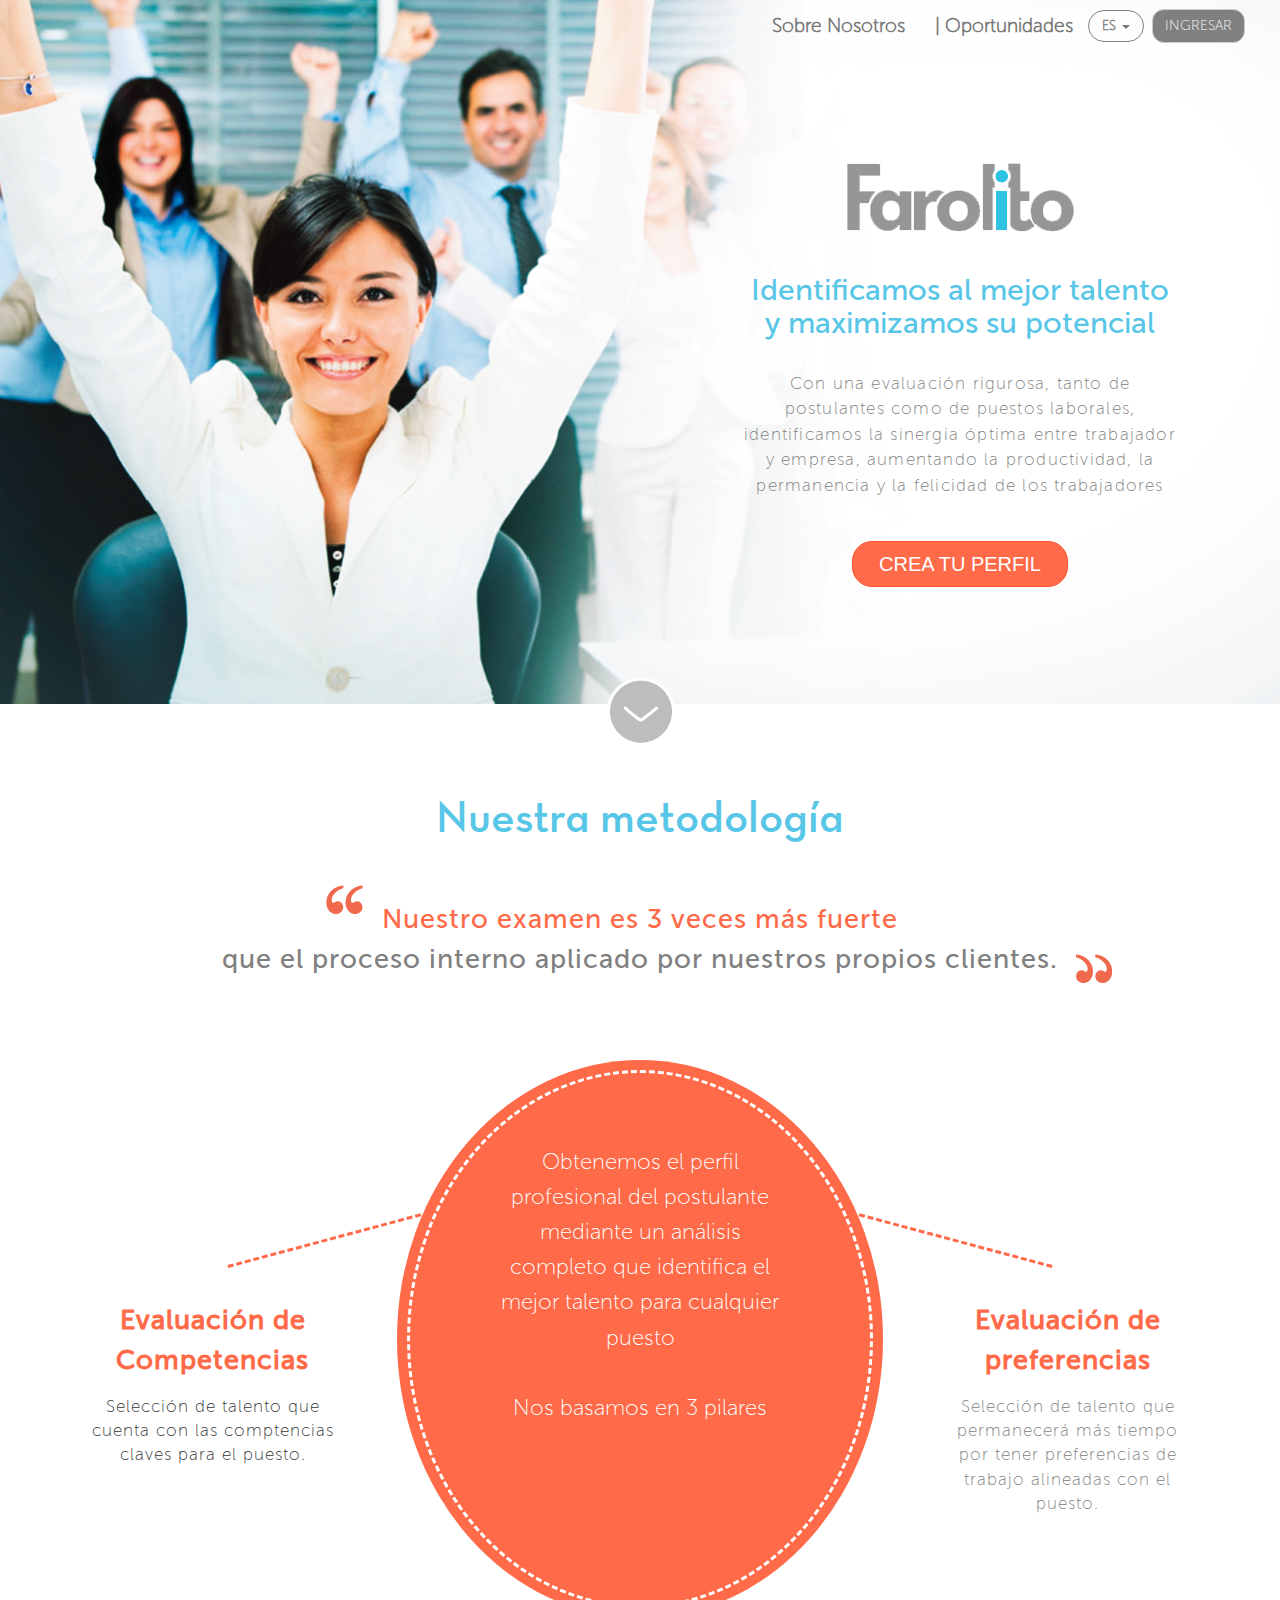
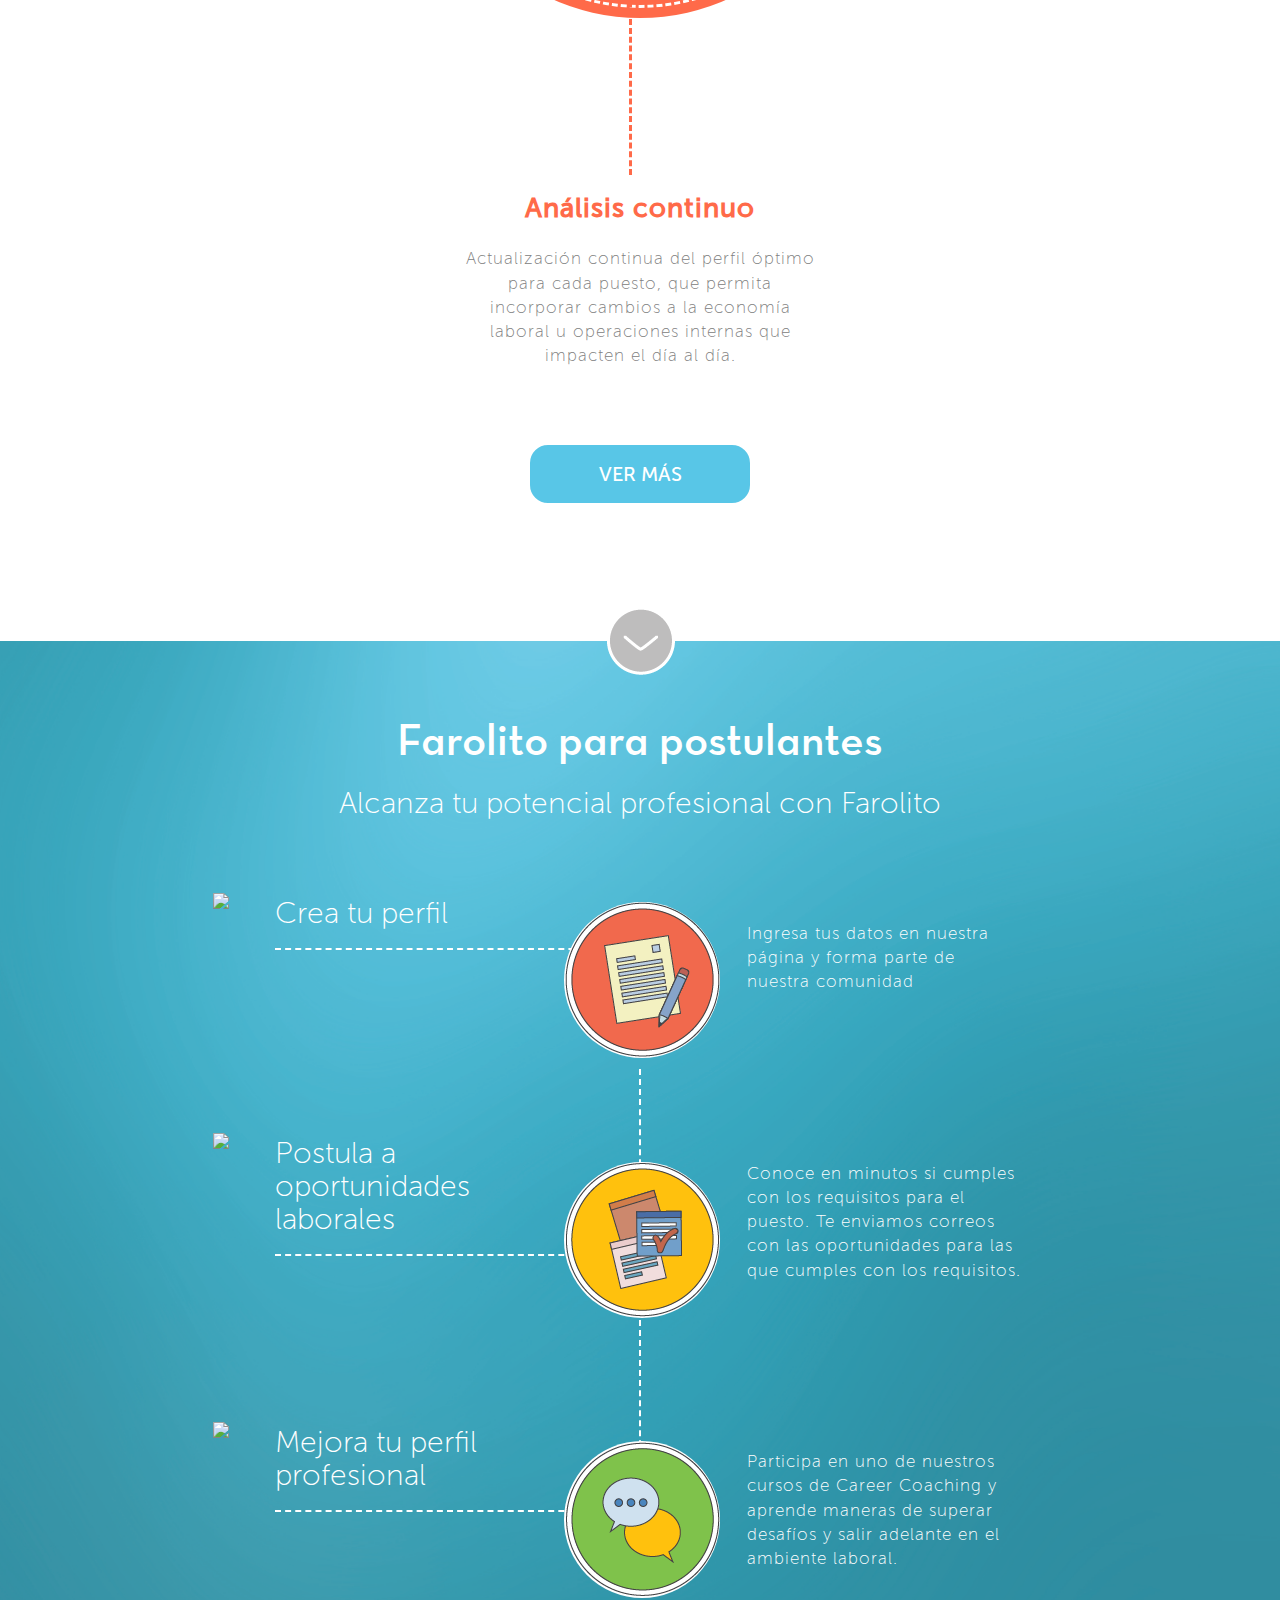
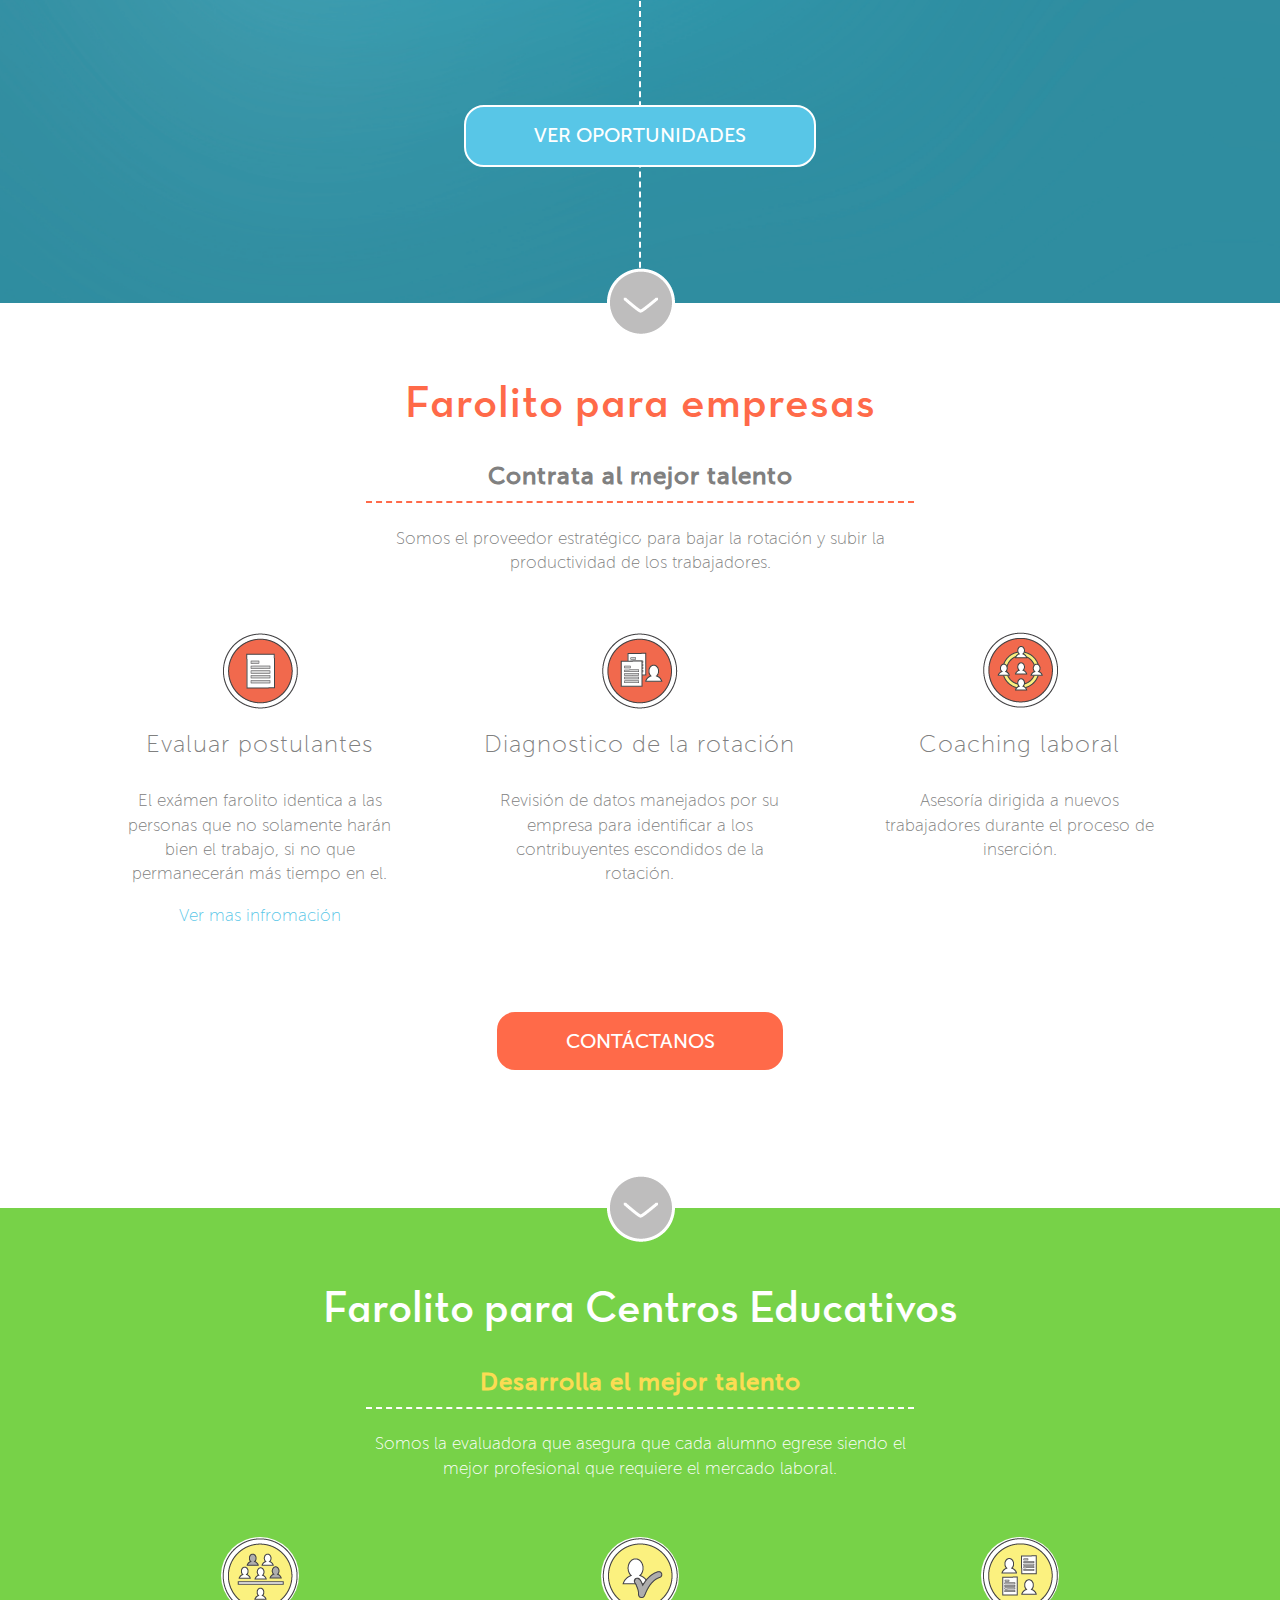
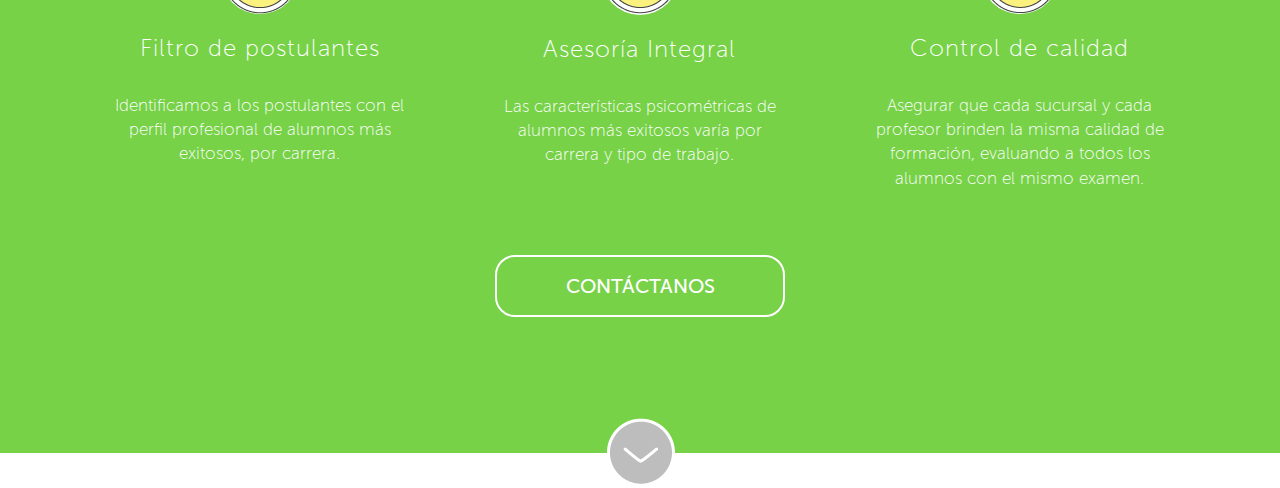
==== index.html @ 9b56286e "creación de la sección Farolito para Centros educativos" ====
<!DOCTYPE>
<html>
	<head>
		<title>Farolito</title>
		<meta charset="utf-8">
		<!-- Responsiveness -->
		<meta name="viewport" content="width=device-width, initial-scale=1.0, user-scalable=no">
		<link rel="stylesheet" type="text/css" href="stylesheets/main.css">
		<link href='http://fonts.googleapis.com/css?family=Lato' rel='stylesheet' type='text/css'>
	</head>
	<body>
		<div class="container-fluid">
			<section class="landing">
				<div class="menu">
					<nav class="navbar navbar-default">
						<div class="navbar-header">
				      <button type="button" class="navbar-toggle collapsed pull-left" data-toggle="collapse" data-target="#bs-example-navbar-collapse-1">
				        <span class="sr-only">Toggle navigation</span>
				        <span class="icon-bar"></span>
				        <span class="icon-bar"></span>
				        <span class="icon-bar"></span>
				      </button>
				     </div> 
					    <!-- Collect the nav links, forms, and other content for toggling -->
						<div class="collapse navbar-collapse" id="bs-example-navbar-collapse-1">
				      <ul class="nav navbar-nav navbar-right">
				        <li><a href="#">Sobre Nosotros</a></li>
				        <li><a href="#">| Oportunidades</a></li>
				        <li class="dropdown">
				          <a href="#" class="dropdown-toggle bnt-dropdown" data-toggle="dropdown" role="button" aria-expanded="false"> ES <span class="caret"></span></a>
				          <ul class="dropdown-menu" role="menu">
				            <li><a href="#">ENGLISH</a></li>
				          </ul>
				        </li>
				        <li>
				        <button type="submit" class="btn btn-default">INGRESAR</button>
				        </li>
				      </ul>
				    </div><!-- /.navbar-collapse -->
					</nav>
				</div>
				<div class="row">
					<div class="col-md-6 col-sm-6">
					</div>
					<div class="col-md-6 col-sm-6 text-principal text-center">
						<img src="assets/iconos/iconos-20.png">
						<h2 class="text-lightblue"> Identificamos al mejor talento y maximizamos su potencial</h2>
						<h4 class="text-gray">Con una evaluación rigurosa, tanto de postulantes como de puestos laborales, identificamos la sinergia óptima entre trabajador y empresa, aumentando la productividad, la permanencia y la felicidad de los trabajadores
						</h4>
						<div class="button-principal btn-home">
							<a href="" class="btn"> CREA TU PERFIL</a>
						</div>
					</div>
					<img src="assets/img/foto-landing-09.png" class="hidden-sm hidden-md hidden-lg ">
				</div>
			</section>
			<div class="arrow-home hidden-xs">
				<a href="">
					<img src="assets/iconos/iconos-15.png">
				</a>
			</div>
			<section class="metodologia">
				<div class="container">
					<h1 class="text-primary text-center text-lightblue"> Nuestra metodología</h1>
					<div class="row text-de-comillas">
						<div class="col-md-1 hidden-sm hidden-xs">
							<img src="assets/iconos/iconos-17.png" class="comilla-uno">
						</div>
						<div class="col-md-10 col-sm-10 hidden-xs text-center">
							<h3 class="text-center text-grey">
								<span class="text-naranja">Nuestro examen es 3 veces más fuerte</span>
								<br>
								que el proceso interno aplicado por nuestros propios clientes.
							</h3>
						</div>
						<div class="col-md-1 hidden-sm hidden-xs">
							<img src="assets/iconos/iconos-18.png" class="comilla-dos">
						</div>
					</div>
					<div class="row">
						<div class="col-sm-3">
							<div class="relative linea-container hidden-xs">
								<div class="lineas-dashed linea-derecha"></div>
							</div>
							<div class="text-metodologia text-center">
								<h3 class="text-naranja">Evaluación de Competencias
								</h3>
								<p>Selección de talento que cuenta con las comptencias claves para el puesto.</p>
							</div>
						</div>
						<div class="col-sm-6">
							<div class="circulo-exterior hidden-xs">
								<div class="circulo-interior">
									<div class="text-circle text-center">
										<h4>Obtenemos el perfil profesional del postulante mediante un análisis completo que identifica el mejor talento para cualquier puesto
											<br>
											<br>
											Nos basamos en 3 pilares
										</h4>
									</div>
									<div class="text-circle-hover hidden  text-center text-grey">
										<h4>"El corazón de 
												nuestra metodología es 
												nuestro propio examen"
										</h4>
										<img src="assets/ilustraciones-personajes/ilustracion-woman.png">
									</div>
								</div>
							</div>
							<div class="relative linea-container line-vertical hidden-xs">
								<div class="lineas-dashed linea-vertical"></div>
							</div>
							<div class="text-metodologia text-center text-metodologia-center">
								<h3 class="text-naranja">Análisis continuo
								</h3>
								<p class="text-grey">Actualización continua del perfil óptimo para cada puesto, que permita incorporar cambios a la economía laboral u operaciones internas que impacten el día al día.	
								</p>
							</div>
						</div>
						<div class="col-sm-3">
							<div class="relative linea-container hidden-xs">
								<div class="lineas-dashed linea-izquierda"></div>
							</div>
							<div class="text-metodologia text-center">
								<h3 class="text-naranja">Evaluación de preferencias
								</h3>
								<p class="text-grey">Selección de talento que permanecerá más tiempo por tener preferencias de trabajo alineadas con el puesto.
								</p>
							</div>
						</div>
					</div>
					<div class="btn-principal-home hidden-xs">
							<a href="" class="btn"> VER MÁS </a>
					</div>
				</div>
				<div class="arrow-home arrow-metodologia hidden-xs">
					<a href="">
						<img src="assets/iconos/iconos-15.png">
					</a>
				</div>
			</section>
			<section class="farolito-postulantes">
				<div class="container">
					<h1 class="text-primary text-center text-white"> Farolito para postulantes</h1>
					<h2 class="text-white text-center hidden-xs">Alcanza tu potencial profesional con Farolito
					</h2>
					<div class="row primera-fila-fp">
						<div class="col-sm-2">
							<div class="primera-col-fp">
								<img src="assets/iconos/numeros-1.png">
							</div>
						</div>
						<div class="col-sm-4">
							<div class="segunda-col-fp">
								<h2 class="text-white"> Crea tu perfil </h2>
								<div class="img-circular">
									<img src="assets/iconos/iconos-09.png">
								</div>
							</div>
						</div>
						<div class="col-sm-6">
							<div class="tercera-col-fp">
								<p class="text-white">Ingresa tus datos en nuestra página y forma parte de nuestra comunidad</p>
							</div>
						</div>
					</div>
					<div class="row segunda-fila-fp">
						<div class="col-sm-2">
							<div class="primera-col-fp">
								<img src="assets/iconos/numeros-2.png">
							</div>
						</div>
						<div class="col-sm-4">
							<div class="segunda-col-fp">
								<h2 class="text-white"> Postula a oportunidades laborales </h2>
								<div class="img-circular">
									<img src="assets/iconos/iconos-10.png">
								</div>
							</div>
						</div>
						<div class="col-sm-6">
							<div class="tercera-col-fp">
								<p class="text-white">Conoce en minutos si cumples con los requisitos para el puesto. Te enviamos correos con las oportunidades para las que cumples con los requisitos.</p>
							</div>
						</div>
					</div>
					<div class="row tercera-fila-fp">
						<div class="col-sm-2">
							<div class="primera-col-fp">
								<img src="assets/iconos/numeros-3.png">
							</div>
						</div>
						<div class="col-sm-4">
							<div class="segunda-col-fp">
								<h2 class="text-white"> Mejora tu perfil profesional </h2>
								<div class="img-circular">
									<img src="assets/iconos/iconos-11.png">
								</div>
							</div>
						</div>
						<div class="col-sm-6">
							<div class="tercera-col-fp">
								<p class="text-white">Participa en uno de nuestros cursos de Career Coaching y aprende maneras de superar desafíos y salir adelante en el ambiente laboral.</p>
							</div>
						</div>
					</div>
					<div class="linea-verical-fp hidden-xs">
					</div>
					<div class="btn-principal-home hidden-xs">
							<a href="" class="btn"> VER OPORTUNIDADES </a>
					</div>
				</div>
				<div class="arrow-home arrow-metodologia hidden-xs">
					<a href="">
						<img src="assets/iconos/iconos-15.png">
					</a>
				</div>
			</section>
			<section class="farolito-empresas">
				<div class="container">
					<h1 class="text-primary text-center text-naranja"> Farolito para empresas</h1>
					<h3 class="text-grey text-center">Contrata al mejor talento
					</h3>
					<p class="text-grey text-center hidden-xs">Somos el proveedor estratégico para bajar la rotación y subir la productividad de los trabajadores.
					</p>
					<div class="row fila-icon-empresas">
						<div class="col-sm-4 col-f-empresas">
							<div class="icon-f text-center">
								<img src="assets/iconos/iconos-03.png">
								</div>
								<h3 class="text-grey text-center">Evaluar postulantes
								</h3>
								<p class="text-center text-grey">El exámen farolito identica a las personas que no solamente harán bien el trabajo, si no que permanecerán más tiempo en el. 
								</p>
								<span class="text-lightblue text-center">Ver mas infromación</span>
						</div>
						<div class="col-sm-4 col-f-empresas">
							<div class="icon-f text-center">
								<img src="assets/iconos/iconos-04.png">
								</div>
								<h3 class="text-grey text-center text-grey">Diagnostico de la rotación
								</h3>
								<p class="text-center text-grey">Revisión de datos manejados por su empresa para identificar a los contribuyentes escondidos de la rotación.
								</p>
						</div>
						<div class="col-sm-4 col-f-empresas">
							<div class="icon-f text-center">
								<img src="assets/iconos/iconos-05.png">
								</div>
								<h3 class="text-grey text-center">Coaching laboral
								</h3>
								<p class="text-center text-grey">Asesoría dirigida a nuevos trabajadores durante el proceso de inserción. 
								</p>
						</div>
					</div>
					<div class="btn-principal-home hidden-xs">
							<a href="" class="btn btn-naranja"> CONTÁCTANOS </a>
					</div>
				</div>
				<div class="arrow-home arrow-metodologia hidden-xs">
					<a href="">
						<img src="assets/iconos/iconos-15.png">
					</a>
				</div>
			</section>
			<section class="farolito-centro-edu">
				<div class="container">
					<h1 class="text-primary text-center text-white"> Farolito para Centros Educativos</h1>
					<h3 class="text-grey text-center"> Desarrolla el mejor talento
					</h3>
					<p class="text-white text-center hidden-xs">Somos la evaluadora que asegura que cada alumno egrese siendo el mejor profesional que requiere el mercado laboral.
					</p>
					<div class="row fila-icon-edu">
						<div class="col-sm-4 col-f-empresas">
							<div class="icon-f text-center">
								<img src="assets/iconos/iconos-06.png">
							</div>
							<h3 class="text-center">Filtro de postulantes
							</h3>
							<p class="text-center text-white">Identificamos a los postulantes con el perfil profesional de alumnos más exitosos, por carrera.
							</p>
						</div>
						<div class="col-sm-4 col-f-empresas">
							<div class="icon-f text-center">
								<img src="assets/iconos/iconos-07.png">
							</div>
							<h3 class="text-center">Asesoría Integral
							</h3>
							<p class="text-center text-white">Las características psicométricas de alumnos más exitosos varía por carrera y tipo de trabajo.
							</p>
						</div>
						<div class="col-sm-4 col-f-empresas">
							<div class="icon-f text-center">
								<img src="assets/iconos/iconos-08.png">
							</div>
							<h3 class="text-center">Control de calidad
							</h3>
							<p class="text-center text-white">Asegurar que cada sucursal y cada profesor brinden la misma calidad de formación, evaluando a todos los alumnos con el mismo examen.
							</p>
						</div>
					</div>
					<div class="btn-principal-home hidden-xs">
							<a href="" class="btn btn-verde"> CONTÁCTANOS </a>
					</div>
				</div>
				<div class="arrow-home arrow-metodologia hidden-xs">
					<a href="">
						<img src="assets/iconos/iconos-15.png">
					</a>
				</div>
			</section>


		</div>
		<script src="https://ajax.googleapis.com/ajax/libs/jquery/1.11.2/jquery.min.js"></script>
		<!-- Javascripts de Bootstrap -->
		<script src="javascripts/b3/collapse.js"></script>
		<script src="javascripts/b3/transition.js"></script>
		<script src="javascripts/b3/dropdown.js"></script>
		<script type="text/javascript/jquery.js"></script>
	</body>	
</html>
---- stylesheets/main.css ----
@charset "UTF-8";
/*========================================
=            Bootstrap                   =
========================================*/
/*========================================
=          Twitter Bootstrap 3.2      =
========================================*/
/*! normalize.css v3.0.2 | MIT License | git.io/normalize */
html {
  font-family: sans-serif;
  -ms-text-size-adjust: 100%;
  -webkit-text-size-adjust: 100%; }

body {
  margin: 0; }

article,
aside,
details,
figcaption,
figure,
footer,
header,
hgroup,
main,
menu,
nav,
section,
summary {
  display: block; }

audio,
canvas,
progress,
video {
  display: inline-block;
  vertical-align: baseline; }

audio:not([controls]) {
  display: none;
  height: 0; }

[hidden],
template {
  display: none; }

a {
  background-color: transparent; }

a:active,
a:hover {
  outline: 0; }

abbr[title] {
  border-bottom: 1px dotted; }

b,
strong {
  font-weight: bold; }

dfn {
  font-style: italic; }

h1 {
  font-size: 2em;
  margin: 0.67em 0; }

mark {
  background: #ff0;
  color: #000; }

small {
  font-size: 80%; }

sub,
sup {
  font-size: 75%;
  line-height: 0;
  position: relative;
  vertical-align: baseline; }

sup {
  top: -0.5em; }

sub {
  bottom: -0.25em; }

img {
  border: 0; }

svg:not(:root) {
  overflow: hidden; }

figure {
  margin: 1em 40px; }

hr {
  -moz-box-sizing: content-box;
  box-sizing: content-box;
  height: 0; }

pre {
  overflow: auto; }

code,
kbd,
pre,
samp {
  font-family: monospace, monospace;
  font-size: 1em; }

button,
input,
optgroup,
select,
textarea {
  color: inherit;
  font: inherit;
  margin: 0; }

button {
  overflow: visible; }

button,
select {
  text-transform: none; }

button,
html input[type="button"],
input[type="reset"],
input[type="submit"] {
  -webkit-appearance: button;
  cursor: pointer; }

button[disabled],
html input[disabled] {
  cursor: default; }

button::-moz-focus-inner,
input::-moz-focus-inner {
  border: 0;
  padding: 0; }

input {
  line-height: normal; }

input[type="checkbox"],
input[type="radio"] {
  box-sizing: border-box;
  padding: 0; }

input[type="number"]::-webkit-inner-spin-button,
input[type="number"]::-webkit-outer-spin-button {
  height: auto; }

input[type="search"] {
  -webkit-appearance: textfield;
  -moz-box-sizing: content-box;
  -webkit-box-sizing: content-box;
  box-sizing: content-box; }

input[type="search"]::-webkit-search-cancel-button,
input[type="search"]::-webkit-search-decoration {
  -webkit-appearance: none; }

fieldset {
  border: 1px solid #c0c0c0;
  margin: 0 2px;
  padding: 0.35em 0.625em 0.75em; }

legend {
  border: 0;
  padding: 0; }

textarea {
  overflow: auto; }

optgroup {
  font-weight: bold; }

table {
  border-collapse: collapse;
  border-spacing: 0; }

td,
th {
  padding: 0; }

* {
  -webkit-box-sizing: border-box;
  -moz-box-sizing: border-box;
  box-sizing: border-box; }

*:before,
*:after {
  -webkit-box-sizing: border-box;
  -moz-box-sizing: border-box;
  box-sizing: border-box; }

html {
  font-size: 10px;
  -webkit-tap-highlight-color: transparent; }

body {
  font-family: "Helvetica Neue", Helvetica, Arial, sans-serif;
  font-size: 14px;
  line-height: 1.42857;
  color: #333333;
  background-color: #fff; }

input,
button,
select,
textarea {
  font-family: inherit;
  font-size: inherit;
  line-height: inherit; }

a {
  color: #337ab7;
  text-decoration: none; }
  a:hover, a:focus {
    color: #23527c;
    text-decoration: underline; }
  a:focus {
    outline: thin dotted;
    outline: 5px auto -webkit-focus-ring-color;
    outline-offset: -2px; }

figure {
  margin: 0; }

img {
  vertical-align: middle; }

.img-responsive {
  display: block;
  max-width: 100%;
  height: auto; }

.img-rounded {
  border-radius: 6px; }

.img-thumbnail {
  padding: 4px;
  line-height: 1.42857;
  background-color: #fff;
  border: 1px solid #ddd;
  border-radius: 4px;
  -webkit-transition: all 0.2s ease-in-out;
  -o-transition: all 0.2s ease-in-out;
  transition: all 0.2s ease-in-out;
  display: inline-block;
  max-width: 100%;
  height: auto; }

.img-circle {
  border-radius: 50%; }

hr {
  margin-top: 20px;
  margin-bottom: 20px;
  border: 0;
  border-top: 1px solid #eeeeee; }

.sr-only {
  position: absolute;
  width: 1px;
  height: 1px;
  margin: -1px;
  padding: 0;
  overflow: hidden;
  clip: rect(0, 0, 0, 0);
  border: 0; }

.sr-only-focusable:active, .sr-only-focusable:focus {
  position: static;
  width: auto;
  height: auto;
  margin: 0;
  overflow: visible;
  clip: auto; }

[role="button"] {
  cursor: pointer; }

/*! Source: https://github.com/h5bp/html5-boilerplate/blob/master/src/css/main.css */
@media print {
  *,
  *:before,
  *:after {
    background: transparent !important;
    color: #000 !important;
    box-shadow: none !important;
    text-shadow: none !important; }

  a,
  a:visited {
    text-decoration: underline; }

  a[href]:after {
    content: " (" attr(href) ")"; }

  abbr[title]:after {
    content: " (" attr(title) ")"; }

  a[href^="#"]:after,
  a[href^="javascript:"]:after {
    content: ""; }

  pre,
  blockquote {
    border: 1px solid #999;
    page-break-inside: avoid; }

  thead {
    display: table-header-group; }

  tr,
  img {
    page-break-inside: avoid; }

  img {
    max-width: 100% !important; }

  p,
  h2,
  h3 {
    orphans: 3;
    widows: 3; }

  h2,
  h3 {
    page-break-after: avoid; }

  select {
    background: #fff !important; }

  .navbar {
    display: none; }

  .btn > .caret,
  .dropup > .btn > .caret {
    border-top-color: #000 !important; }

  .label {
    border: 1px solid #000; }

  .table {
    border-collapse: collapse !important; }
    .table td,
    .table th {
      background-color: #fff !important; }

  .table-bordered th,
  .table-bordered td {
    border: 1px solid #ddd !important; } }
h1, h2, h3, h4, h5, h6,
.h1, .h2, .h3, .h4, .h5, .h6 {
  font-family: inherit;
  font-weight: 500;
  line-height: 1.1;
  color: inherit; }
  h1 small,
  h1 .small, h2 small,
  h2 .small, h3 small,
  h3 .small, h4 small,
  h4 .small, h5 small,
  h5 .small, h6 small,
  h6 .small,
  .h1 small,
  .h1 .small, .h2 small,
  .h2 .small, .h3 small,
  .h3 .small, .h4 small,
  .h4 .small, .h5 small,
  .h5 .small, .h6 small,
  .h6 .small {
    font-weight: normal;
    line-height: 1;
    color: #777777; }

h1, .h1,
h2, .h2,
h3, .h3 {
  margin-top: 20px;
  margin-bottom: 10px; }
  h1 small,
  h1 .small, .h1 small,
  .h1 .small,
  h2 small,
  h2 .small, .h2 small,
  .h2 .small,
  h3 small,
  h3 .small, .h3 small,
  .h3 .small {
    font-size: 65%; }

h4, .h4,
h5, .h5,
h6, .h6 {
  margin-top: 10px;
  margin-bottom: 10px; }
  h4 small,
  h4 .small, .h4 small,
  .h4 .small,
  h5 small,
  h5 .small, .h5 small,
  .h5 .small,
  h6 small,
  h6 .small, .h6 small,
  .h6 .small {
    font-size: 75%; }

h1, .h1 {
  font-size: 36px; }

h2, .h2 {
  font-size: 30px; }

h3, .h3 {
  font-size: 24px; }

h4, .h4 {
  font-size: 18px; }

h5, .h5 {
  font-size: 14px; }

h6, .h6 {
  font-size: 12px; }

p {
  margin: 0 0 10px; }

.lead {
  margin-bottom: 20px;
  font-size: 16px;
  font-weight: 300;
  line-height: 1.4; }
  @media (min-width: 768px) {
    .lead {
      font-size: 21px; } }

small,
.small {
  font-size: 85%; }

mark,
.mark {
  background-color: #fcf8e3;
  padding: .2em; }

.text-left {
  text-align: left; }

.text-right {
  text-align: right; }

.text-center {
  text-align: center; }

.text-justify {
  text-align: justify; }

.text-nowrap {
  white-space: nowrap; }

.text-lowercase {
  text-transform: lowercase; }

.text-uppercase, .initialism {
  text-transform: uppercase; }

.text-capitalize {
  text-transform: capitalize; }

.text-muted {
  color: #777777; }

.text-primary {
  color: #337ab7; }

a.text-primary:hover {
  color: #286090; }

.text-success {
  color: #3c763d; }

a.text-success:hover {
  color: #2b542c; }

.text-info {
  color: #31708f; }

a.text-info:hover {
  color: #245269; }

.text-warning {
  color: #8a6d3b; }

a.text-warning:hover {
  color: #66512c; }

.text-danger {
  color: #a94442; }

a.text-danger:hover {
  color: #843534; }

.bg-primary {
  color: #fff; }

.bg-primary {
  background-color: #337ab7; }

a.bg-primary:hover {
  background-color: #286090; }

.bg-success {
  background-color: #dff0d8; }

a.bg-success:hover {
  background-color: #c1e2b3; }

.bg-info {
  background-color: #d9edf7; }

a.bg-info:hover {
  background-color: #afd9ee; }

.bg-warning {
  background-color: #fcf8e3; }

a.bg-warning:hover {
  background-color: #f7ecb5; }

.bg-danger {
  background-color: #f2dede; }

a.bg-danger:hover {
  background-color: #e4b9b9; }

.page-header {
  padding-bottom: 9px;
  margin: 40px 0 20px;
  border-bottom: 1px solid #eeeeee; }

ul,
ol {
  margin-top: 0;
  margin-bottom: 10px; }
  ul ul,
  ul ol,
  ol ul,
  ol ol {
    margin-bottom: 0; }

.list-unstyled {
  padding-left: 0;
  list-style: none; }

.list-inline {
  padding-left: 0;
  list-style: none;
  margin-left: -5px; }
  .list-inline > li {
    display: inline-block;
    padding-left: 5px;
    padding-right: 5px; }

dl {
  margin-top: 0;
  margin-bottom: 20px; }

dt,
dd {
  line-height: 1.42857; }

dt {
  font-weight: bold; }

dd {
  margin-left: 0; }

.dl-horizontal dd:before, .dl-horizontal dd:after {
  content: " ";
  display: table; }
.dl-horizontal dd:after {
  clear: both; }
@media (min-width: 768px) {
  .dl-horizontal dt {
    float: left;
    width: 160px;
    clear: left;
    text-align: right;
    overflow: hidden;
    text-overflow: ellipsis;
    white-space: nowrap; }
  .dl-horizontal dd {
    margin-left: 180px; } }

abbr[title],
abbr[data-original-title] {
  cursor: help;
  border-bottom: 1px dotted #777777; }

.initialism {
  font-size: 90%; }

blockquote {
  padding: 10px 20px;
  margin: 0 0 20px;
  font-size: 17.5px;
  border-left: 5px solid #eeeeee; }
  blockquote p:last-child,
  blockquote ul:last-child,
  blockquote ol:last-child {
    margin-bottom: 0; }
  blockquote footer,
  blockquote small,
  blockquote .small {
    display: block;
    font-size: 80%;
    line-height: 1.42857;
    color: #777777; }
    blockquote footer:before,
    blockquote small:before,
    blockquote .small:before {
      content: '\2014 \00A0'; }

.blockquote-reverse,
blockquote.pull-right {
  padding-right: 15px;
  padding-left: 0;
  border-right: 5px solid #eeeeee;
  border-left: 0;
  text-align: right; }
  .blockquote-reverse footer:before,
  .blockquote-reverse small:before,
  .blockquote-reverse .small:before,
  blockquote.pull-right footer:before,
  blockquote.pull-right small:before,
  blockquote.pull-right .small:before {
    content: ''; }
  .blockquote-reverse footer:after,
  .blockquote-reverse small:after,
  .blockquote-reverse .small:after,
  blockquote.pull-right footer:after,
  blockquote.pull-right small:after,
  blockquote.pull-right .small:after {
    content: '\00A0 \2014'; }

address {
  margin-bottom: 20px;
  font-style: normal;
  line-height: 1.42857; }

code,
kbd,
pre,
samp {
  font-family: Menlo, Monaco, Consolas, "Courier New", monospace; }

code {
  padding: 2px 4px;
  font-size: 90%;
  color: #c7254e;
  background-color: #f9f2f4;
  border-radius: 4px; }

kbd {
  padding: 2px 4px;
  font-size: 90%;
  color: #fff;
  background-color: #333;
  border-radius: 3px;
  box-shadow: inset 0 -1px 0 rgba(0, 0, 0, 0.25); }
  kbd kbd {
    padding: 0;
    font-size: 100%;
    font-weight: bold;
    box-shadow: none; }

pre {
  display: block;
  padding: 9.5px;
  margin: 0 0 10px;
  font-size: 13px;
  line-height: 1.42857;
  word-break: break-all;
  word-wrap: break-word;
  color: #333333;
  background-color: #f5f5f5;
  border: 1px solid #ccc;
  border-radius: 4px; }
  pre code {
    padding: 0;
    font-size: inherit;
    color: inherit;
    white-space: pre-wrap;
    background-color: transparent;
    border-radius: 0; }

.pre-scrollable {
  max-height: 340px;
  overflow-y: scroll; }

.container {
  margin-right: auto;
  margin-left: auto;
  padding-left: 15px;
  padding-right: 15px; }
  .container:before, .container:after {
    content: " ";
    display: table; }
  .container:after {
    clear: both; }
  @media (min-width: 768px) {
    .container {
      width: 750px; } }
  @media (min-width: 992px) {
    .container {
      width: 970px; } }
  @media (min-width: 1200px) {
    .container {
      width: 1170px; } }

.container-fluid {
  margin-right: auto;
  margin-left: auto;
  padding-left: 15px;
  padding-right: 15px; }
  .container-fluid:before, .container-fluid:after {
    content: " ";
    display: table; }
  .container-fluid:after {
    clear: both; }

.row {
  margin-left: -15px;
  margin-right: -15px; }
  .row:before, .row:after {
    content: " ";
    display: table; }
  .row:after {
    clear: both; }

.col-xs-1, .col-sm-1, .col-md-1, .col-lg-1, .col-xs-2, .col-sm-2, .col-md-2, .col-lg-2, .col-xs-3, .col-sm-3, .col-md-3, .col-lg-3, .col-xs-4, .col-sm-4, .col-md-4, .col-lg-4, .col-xs-5, .col-sm-5, .col-md-5, .col-lg-5, .col-xs-6, .col-sm-6, .col-md-6, .col-lg-6, .col-xs-7, .col-sm-7, .col-md-7, .col-lg-7, .col-xs-8, .col-sm-8, .col-md-8, .col-lg-8, .col-xs-9, .col-sm-9, .col-md-9, .col-lg-9, .col-xs-10, .col-sm-10, .col-md-10, .col-lg-10, .col-xs-11, .col-sm-11, .col-md-11, .col-lg-11, .col-xs-12, .col-sm-12, .col-md-12, .col-lg-12 {
  position: relative;
  min-height: 1px;
  padding-left: 15px;
  padding-right: 15px; }

.col-xs-1, .col-xs-2, .col-xs-3, .col-xs-4, .col-xs-5, .col-xs-6, .col-xs-7, .col-xs-8, .col-xs-9, .col-xs-10, .col-xs-11, .col-xs-12 {
  float: left; }

.col-xs-1 {
  width: 8.33333%; }

.col-xs-2 {
  width: 16.66667%; }

.col-xs-3 {
  width: 25%; }

.col-xs-4 {
  width: 33.33333%; }

.col-xs-5 {
  width: 41.66667%; }

.col-xs-6 {
  width: 50%; }

.col-xs-7 {
  width: 58.33333%; }

.col-xs-8 {
  width: 66.66667%; }

.col-xs-9 {
  width: 75%; }

.col-xs-10 {
  width: 83.33333%; }

.col-xs-11 {
  width: 91.66667%; }

.col-xs-12 {
  width: 100%; }

.col-xs-pull-0 {
  right: auto; }

.col-xs-pull-1 {
  right: 8.33333%; }

.col-xs-pull-2 {
  right: 16.66667%; }

.col-xs-pull-3 {
  right: 25%; }

.col-xs-pull-4 {
  right: 33.33333%; }

.col-xs-pull-5 {
  right: 41.66667%; }

.col-xs-pull-6 {
  right: 50%; }

.col-xs-pull-7 {
  right: 58.33333%; }

.col-xs-pull-8 {
  right: 66.66667%; }

.col-xs-pull-9 {
  right: 75%; }

.col-xs-pull-10 {
  right: 83.33333%; }

.col-xs-pull-11 {
  right: 91.66667%; }

.col-xs-pull-12 {
  right: 100%; }

.col-xs-push-0 {
  left: auto; }

.col-xs-push-1 {
  left: 8.33333%; }

.col-xs-push-2 {
  left: 16.66667%; }

.col-xs-push-3 {
  left: 25%; }

.col-xs-push-4 {
  left: 33.33333%; }

.col-xs-push-5 {
  left: 41.66667%; }

.col-xs-push-6 {
  left: 50%; }

.col-xs-push-7 {
  left: 58.33333%; }

.col-xs-push-8 {
  left: 66.66667%; }

.col-xs-push-9 {
  left: 75%; }

.col-xs-push-10 {
  left: 83.33333%; }

.col-xs-push-11 {
  left: 91.66667%; }

.col-xs-push-12 {
  left: 100%; }

.col-xs-offset-0 {
  margin-left: 0%; }

.col-xs-offset-1 {
  margin-left: 8.33333%; }

.col-xs-offset-2 {
  margin-left: 16.66667%; }

.col-xs-offset-3 {
  margin-left: 25%; }

.col-xs-offset-4 {
  margin-left: 33.33333%; }

.col-xs-offset-5 {
  margin-left: 41.66667%; }

.col-xs-offset-6 {
  margin-left: 50%; }

.col-xs-offset-7 {
  margin-left: 58.33333%; }

.col-xs-offset-8 {
  margin-left: 66.66667%; }

.col-xs-offset-9 {
  margin-left: 75%; }

.col-xs-offset-10 {
  margin-left: 83.33333%; }

.col-xs-offset-11 {
  margin-left: 91.66667%; }

.col-xs-offset-12 {
  margin-left: 100%; }

@media (min-width: 768px) {
  .col-sm-1, .col-sm-2, .col-sm-3, .col-sm-4, .col-sm-5, .col-sm-6, .col-sm-7, .col-sm-8, .col-sm-9, .col-sm-10, .col-sm-11, .col-sm-12 {
    float: left; }

  .col-sm-1 {
    width: 8.33333%; }

  .col-sm-2 {
    width: 16.66667%; }

  .col-sm-3 {
    width: 25%; }

  .col-sm-4 {
    width: 33.33333%; }

  .col-sm-5 {
    width: 41.66667%; }

  .col-sm-6 {
    width: 50%; }

  .col-sm-7 {
    width: 58.33333%; }

  .col-sm-8 {
    width: 66.66667%; }

  .col-sm-9 {
    width: 75%; }

  .col-sm-10 {
    width: 83.33333%; }

  .col-sm-11 {
    width: 91.66667%; }

  .col-sm-12 {
    width: 100%; }

  .col-sm-pull-0 {
    right: auto; }

  .col-sm-pull-1 {
    right: 8.33333%; }

  .col-sm-pull-2 {
    right: 16.66667%; }

  .col-sm-pull-3 {
    right: 25%; }

  .col-sm-pull-4 {
    right: 33.33333%; }

  .col-sm-pull-5 {
    right: 41.66667%; }

  .col-sm-pull-6 {
    right: 50%; }

  .col-sm-pull-7 {
    right: 58.33333%; }

  .col-sm-pull-8 {
    right: 66.66667%; }

  .col-sm-pull-9 {
    right: 75%; }

  .col-sm-pull-10 {
    right: 83.33333%; }

  .col-sm-pull-11 {
    right: 91.66667%; }

  .col-sm-pull-12 {
    right: 100%; }

  .col-sm-push-0 {
    left: auto; }

  .col-sm-push-1 {
    left: 8.33333%; }

  .col-sm-push-2 {
    left: 16.66667%; }

  .col-sm-push-3 {
    left: 25%; }

  .col-sm-push-4 {
    left: 33.33333%; }

  .col-sm-push-5 {
    left: 41.66667%; }

  .col-sm-push-6 {
    left: 50%; }

  .col-sm-push-7 {
    left: 58.33333%; }

  .col-sm-push-8 {
    left: 66.66667%; }

  .col-sm-push-9 {
    left: 75%; }

  .col-sm-push-10 {
    left: 83.33333%; }

  .col-sm-push-11 {
    left: 91.66667%; }

  .col-sm-push-12 {
    left: 100%; }

  .col-sm-offset-0 {
    margin-left: 0%; }

  .col-sm-offset-1 {
    margin-left: 8.33333%; }

  .col-sm-offset-2 {
    margin-left: 16.66667%; }

  .col-sm-offset-3 {
    margin-left: 25%; }

  .col-sm-offset-4 {
    margin-left: 33.33333%; }

  .col-sm-offset-5 {
    margin-left: 41.66667%; }

  .col-sm-offset-6 {
    margin-left: 50%; }

  .col-sm-offset-7 {
    margin-left: 58.33333%; }

  .col-sm-offset-8 {
    margin-left: 66.66667%; }

  .col-sm-offset-9 {
    margin-left: 75%; }

  .col-sm-offset-10 {
    margin-left: 83.33333%; }

  .col-sm-offset-11 {
    margin-left: 91.66667%; }

  .col-sm-offset-12 {
    margin-left: 100%; } }
@media (min-width: 992px) {
  .col-md-1, .col-md-2, .col-md-3, .col-md-4, .col-md-5, .col-md-6, .col-md-7, .col-md-8, .col-md-9, .col-md-10, .col-md-11, .col-md-12 {
    float: left; }

  .col-md-1 {
    width: 8.33333%; }

  .col-md-2 {
    width: 16.66667%; }

  .col-md-3 {
    width: 25%; }

  .col-md-4 {
    width: 33.33333%; }

  .col-md-5 {
    width: 41.66667%; }

  .col-md-6 {
    width: 50%; }

  .col-md-7 {
    width: 58.33333%; }

  .col-md-8 {
    width: 66.66667%; }

  .col-md-9 {
    width: 75%; }

  .col-md-10 {
    width: 83.33333%; }

  .col-md-11 {
    width: 91.66667%; }

  .col-md-12 {
    width: 100%; }

  .col-md-pull-0 {
    right: auto; }

  .col-md-pull-1 {
    right: 8.33333%; }

  .col-md-pull-2 {
    right: 16.66667%; }

  .col-md-pull-3 {
    right: 25%; }

  .col-md-pull-4 {
    right: 33.33333%; }

  .col-md-pull-5 {
    right: 41.66667%; }

  .col-md-pull-6 {
    right: 50%; }

  .col-md-pull-7 {
    right: 58.33333%; }

  .col-md-pull-8 {
    right: 66.66667%; }

  .col-md-pull-9 {
    right: 75%; }

  .col-md-pull-10 {
    right: 83.33333%; }

  .col-md-pull-11 {
    right: 91.66667%; }

  .col-md-pull-12 {
    right: 100%; }

  .col-md-push-0 {
    left: auto; }

  .col-md-push-1 {
    left: 8.33333%; }

  .col-md-push-2 {
    left: 16.66667%; }

  .col-md-push-3 {
    left: 25%; }

  .col-md-push-4 {
    left: 33.33333%; }

  .col-md-push-5 {
    left: 41.66667%; }

  .col-md-push-6 {
    left: 50%; }

  .col-md-push-7 {
    left: 58.33333%; }

  .col-md-push-8 {
    left: 66.66667%; }

  .col-md-push-9 {
    left: 75%; }

  .col-md-push-10 {
    left: 83.33333%; }

  .col-md-push-11 {
    left: 91.66667%; }

  .col-md-push-12 {
    left: 100%; }

  .col-md-offset-0 {
    margin-left: 0%; }

  .col-md-offset-1 {
    margin-left: 8.33333%; }

  .col-md-offset-2 {
    margin-left: 16.66667%; }

  .col-md-offset-3 {
    margin-left: 25%; }

  .col-md-offset-4 {
    margin-left: 33.33333%; }

  .col-md-offset-5 {
    margin-left: 41.66667%; }

  .col-md-offset-6 {
    margin-left: 50%; }

  .col-md-offset-7 {
    margin-left: 58.33333%; }

  .col-md-offset-8 {
    margin-left: 66.66667%; }

  .col-md-offset-9 {
    margin-left: 75%; }

  .col-md-offset-10 {
    margin-left: 83.33333%; }

  .col-md-offset-11 {
    margin-left: 91.66667%; }

  .col-md-offset-12 {
    margin-left: 100%; } }
@media (min-width: 1200px) {
  .col-lg-1, .col-lg-2, .col-lg-3, .col-lg-4, .col-lg-5, .col-lg-6, .col-lg-7, .col-lg-8, .col-lg-9, .col-lg-10, .col-lg-11, .col-lg-12 {
    float: left; }

  .col-lg-1 {
    width: 8.33333%; }

  .col-lg-2 {
    width: 16.66667%; }

  .col-lg-3 {
    width: 25%; }

  .col-lg-4 {
    width: 33.33333%; }

  .col-lg-5 {
    width: 41.66667%; }

  .col-lg-6 {
    width: 50%; }

  .col-lg-7 {
    width: 58.33333%; }

  .col-lg-8 {
    width: 66.66667%; }

  .col-lg-9 {
    width: 75%; }

  .col-lg-10 {
    width: 83.33333%; }

  .col-lg-11 {
    width: 91.66667%; }

  .col-lg-12 {
    width: 100%; }

  .col-lg-pull-0 {
    right: auto; }

  .col-lg-pull-1 {
    right: 8.33333%; }

  .col-lg-pull-2 {
    right: 16.66667%; }

  .col-lg-pull-3 {
    right: 25%; }

  .col-lg-pull-4 {
    right: 33.33333%; }

  .col-lg-pull-5 {
    right: 41.66667%; }

  .col-lg-pull-6 {
    right: 50%; }

  .col-lg-pull-7 {
    right: 58.33333%; }

  .col-lg-pull-8 {
    right: 66.66667%; }

  .col-lg-pull-9 {
    right: 75%; }

  .col-lg-pull-10 {
    right: 83.33333%; }

  .col-lg-pull-11 {
    right: 91.66667%; }

  .col-lg-pull-12 {
    right: 100%; }

  .col-lg-push-0 {
    left: auto; }

  .col-lg-push-1 {
    left: 8.33333%; }

  .col-lg-push-2 {
    left: 16.66667%; }

  .col-lg-push-3 {
    left: 25%; }

  .col-lg-push-4 {
    left: 33.33333%; }

  .col-lg-push-5 {
    left: 41.66667%; }

  .col-lg-push-6 {
    left: 50%; }

  .col-lg-push-7 {
    left: 58.33333%; }

  .col-lg-push-8 {
    left: 66.66667%; }

  .col-lg-push-9 {
    left: 75%; }

  .col-lg-push-10 {
    left: 83.33333%; }

  .col-lg-push-11 {
    left: 91.66667%; }

  .col-lg-push-12 {
    left: 100%; }

  .col-lg-offset-0 {
    margin-left: 0%; }

  .col-lg-offset-1 {
    margin-left: 8.33333%; }

  .col-lg-offset-2 {
    margin-left: 16.66667%; }

  .col-lg-offset-3 {
    margin-left: 25%; }

  .col-lg-offset-4 {
    margin-left: 33.33333%; }

  .col-lg-offset-5 {
    margin-left: 41.66667%; }

  .col-lg-offset-6 {
    margin-left: 50%; }

  .col-lg-offset-7 {
    margin-left: 58.33333%; }

  .col-lg-offset-8 {
    margin-left: 66.66667%; }

  .col-lg-offset-9 {
    margin-left: 75%; }

  .col-lg-offset-10 {
    margin-left: 83.33333%; }

  .col-lg-offset-11 {
    margin-left: 91.66667%; }

  .col-lg-offset-12 {
    margin-left: 100%; } }
table {
  background-color: transparent; }

caption {
  padding-top: 8px;
  padding-bottom: 8px;
  color: #777777;
  text-align: left; }

th {
  text-align: left; }

.table {
  width: 100%;
  max-width: 100%;
  margin-bottom: 20px; }
  .table > thead > tr > th,
  .table > thead > tr > td,
  .table > tbody > tr > th,
  .table > tbody > tr > td,
  .table > tfoot > tr > th,
  .table > tfoot > tr > td {
    padding: 8px;
    line-height: 1.42857;
    vertical-align: top;
    border-top: 1px solid #ddd; }
  .table > thead > tr > th {
    vertical-align: bottom;
    border-bottom: 2px solid #ddd; }
  .table > caption + thead > tr:first-child > th,
  .table > caption + thead > tr:first-child > td,
  .table > colgroup + thead > tr:first-child > th,
  .table > colgroup + thead > tr:first-child > td,
  .table > thead:first-child > tr:first-child > th,
  .table > thead:first-child > tr:first-child > td {
    border-top: 0; }
  .table > tbody + tbody {
    border-top: 2px solid #ddd; }
  .table .table {
    background-color: #fff; }

.table-condensed > thead > tr > th,
.table-condensed > thead > tr > td,
.table-condensed > tbody > tr > th,
.table-condensed > tbody > tr > td,
.table-condensed > tfoot > tr > th,
.table-condensed > tfoot > tr > td {
  padding: 5px; }

.table-bordered {
  border: 1px solid #ddd; }
  .table-bordered > thead > tr > th,
  .table-bordered > thead > tr > td,
  .table-bordered > tbody > tr > th,
  .table-bordered > tbody > tr > td,
  .table-bordered > tfoot > tr > th,
  .table-bordered > tfoot > tr > td {
    border: 1px solid #ddd; }
  .table-bordered > thead > tr > th,
  .table-bordered > thead > tr > td {
    border-bottom-width: 2px; }

.table-striped > tbody > tr:nth-of-type(odd) {
  background-color: #f9f9f9; }

.table-hover > tbody > tr:hover {
  background-color: #f5f5f5; }

table col[class*="col-"] {
  position: static;
  float: none;
  display: table-column; }

table td[class*="col-"],
table th[class*="col-"] {
  position: static;
  float: none;
  display: table-cell; }

.table > thead > tr > td.active,
.table > thead > tr > th.active, .table > thead > tr.active > td, .table > thead > tr.active > th,
.table > tbody > tr > td.active,
.table > tbody > tr > th.active,
.table > tbody > tr.active > td,
.table > tbody > tr.active > th,
.table > tfoot > tr > td.active,
.table > tfoot > tr > th.active,
.table > tfoot > tr.active > td,
.table > tfoot > tr.active > th {
  background-color: #f5f5f5; }

.table-hover > tbody > tr > td.active:hover,
.table-hover > tbody > tr > th.active:hover, .table-hover > tbody > tr.active:hover > td, .table-hover > tbody > tr:hover > .active, .table-hover > tbody > tr.active:hover > th {
  background-color: #e8e8e8; }

.table > thead > tr > td.success,
.table > thead > tr > th.success, .table > thead > tr.success > td, .table > thead > tr.success > th,
.table > tbody > tr > td.success,
.table > tbody > tr > th.success,
.table > tbody > tr.success > td,
.table > tbody > tr.success > th,
.table > tfoot > tr > td.success,
.table > tfoot > tr > th.success,
.table > tfoot > tr.success > td,
.table > tfoot > tr.success > th {
  background-color: #dff0d8; }

.table-hover > tbody > tr > td.success:hover,
.table-hover > tbody > tr > th.success:hover, .table-hover > tbody > tr.success:hover > td, .table-hover > tbody > tr:hover > .success, .table-hover > tbody > tr.success:hover > th {
  background-color: #d0e9c6; }

.table > thead > tr > td.info,
.table > thead > tr > th.info, .table > thead > tr.info > td, .table > thead > tr.info > th,
.table > tbody > tr > td.info,
.table > tbody > tr > th.info,
.table > tbody > tr.info > td,
.table > tbody > tr.info > th,
.table > tfoot > tr > td.info,
.table > tfoot > tr > th.info,
.table > tfoot > tr.info > td,
.table > tfoot > tr.info > th {
  background-color: #d9edf7; }

.table-hover > tbody > tr > td.info:hover,
.table-hover > tbody > tr > th.info:hover, .table-hover > tbody > tr.info:hover > td, .table-hover > tbody > tr:hover > .info, .table-hover > tbody > tr.info:hover > th {
  background-color: #c4e3f3; }

.table > thead > tr > td.warning,
.table > thead > tr > th.warning, .table > thead > tr.warning > td, .table > thead > tr.warning > th,
.table > tbody > tr > td.warning,
.table > tbody > tr > th.warning,
.table > tbody > tr.warning > td,
.table > tbody > tr.warning > th,
.table > tfoot > tr > td.warning,
.table > tfoot > tr > th.warning,
.table > tfoot > tr.warning > td,
.table > tfoot > tr.warning > th {
  background-color: #fcf8e3; }

.table-hover > tbody > tr > td.warning:hover,
.table-hover > tbody > tr > th.warning:hover, .table-hover > tbody > tr.warning:hover > td, .table-hover > tbody > tr:hover > .warning, .table-hover > tbody > tr.warning:hover > th {
  background-color: #faf2cc; }

.table > thead > tr > td.danger,
.table > thead > tr > th.danger, .table > thead > tr.danger > td, .table > thead > tr.danger > th,
.table > tbody > tr > td.danger,
.table > tbody > tr > th.danger,
.table > tbody > tr.danger > td,
.table > tbody > tr.danger > th,
.table > tfoot > tr > td.danger,
.table > tfoot > tr > th.danger,
.table > tfoot > tr.danger > td,
.table > tfoot > tr.danger > th {
  background-color: #f2dede; }

.table-hover > tbody > tr > td.danger:hover,
.table-hover > tbody > tr > th.danger:hover, .table-hover > tbody > tr.danger:hover > td, .table-hover > tbody > tr:hover > .danger, .table-hover > tbody > tr.danger:hover > th {
  background-color: #ebcccc; }

.table-responsive {
  overflow-x: auto;
  min-height: 0.01%; }
  @media screen and (max-width: 767px) {
    .table-responsive {
      width: 100%;
      margin-bottom: 15px;
      overflow-y: hidden;
      -ms-overflow-style: -ms-autohiding-scrollbar;
      border: 1px solid #ddd; }
      .table-responsive > .table {
        margin-bottom: 0; }
        .table-responsive > .table > thead > tr > th,
        .table-responsive > .table > thead > tr > td,
        .table-responsive > .table > tbody > tr > th,
        .table-responsive > .table > tbody > tr > td,
        .table-responsive > .table > tfoot > tr > th,
        .table-responsive > .table > tfoot > tr > td {
          white-space: nowrap; }
      .table-responsive > .table-bordered {
        border: 0; }
        .table-responsive > .table-bordered > thead > tr > th:first-child,
        .table-responsive > .table-bordered > thead > tr > td:first-child,
        .table-responsive > .table-bordered > tbody > tr > th:first-child,
        .table-responsive > .table-bordered > tbody > tr > td:first-child,
        .table-responsive > .table-bordered > tfoot > tr > th:first-child,
        .table-responsive > .table-bordered > tfoot > tr > td:first-child {
          border-left: 0; }
        .table-responsive > .table-bordered > thead > tr > th:last-child,
        .table-responsive > .table-bordered > thead > tr > td:last-child,
        .table-responsive > .table-bordered > tbody > tr > th:last-child,
        .table-responsive > .table-bordered > tbody > tr > td:last-child,
        .table-responsive > .table-bordered > tfoot > tr > th:last-child,
        .table-responsive > .table-bordered > tfoot > tr > td:last-child {
          border-right: 0; }
        .table-responsive > .table-bordered > tbody > tr:last-child > th,
        .table-responsive > .table-bordered > tbody > tr:last-child > td,
        .table-responsive > .table-bordered > tfoot > tr:last-child > th,
        .table-responsive > .table-bordered > tfoot > tr:last-child > td {
          border-bottom: 0; } }

fieldset {
  padding: 0;
  margin: 0;
  border: 0;
  min-width: 0; }

legend {
  display: block;
  width: 100%;
  padding: 0;
  margin-bottom: 20px;
  font-size: 21px;
  line-height: inherit;
  color: #333333;
  border: 0;
  border-bottom: 1px solid #e5e5e5; }

label {
  display: inline-block;
  max-width: 100%;
  margin-bottom: 5px;
  font-weight: bold; }

input[type="search"] {
  -webkit-box-sizing: border-box;
  -moz-box-sizing: border-box;
  box-sizing: border-box; }

input[type="radio"],
input[type="checkbox"] {
  margin: 4px 0 0;
  margin-top: 1px \9;
  line-height: normal; }

input[type="file"] {
  display: block; }

input[type="range"] {
  display: block;
  width: 100%; }

select[multiple],
select[size] {
  height: auto; }

input[type="file"]:focus,
input[type="radio"]:focus,
input[type="checkbox"]:focus {
  outline: thin dotted;
  outline: 5px auto -webkit-focus-ring-color;
  outline-offset: -2px; }

output {
  display: block;
  padding-top: 7px;
  font-size: 14px;
  line-height: 1.42857;
  color: #555555; }

.form-control {
  display: block;
  width: 100%;
  height: 34px;
  padding: 6px 12px;
  font-size: 14px;
  line-height: 1.42857;
  color: #555555;
  background-color: #fff;
  background-image: none;
  border: 1px solid #ccc;
  border-radius: 4px;
  -webkit-box-shadow: inset 0 1px 1px rgba(0, 0, 0, 0.075);
  box-shadow: inset 0 1px 1px rgba(0, 0, 0, 0.075);
  -webkit-transition: border-color ease-in-out 0.15s, box-shadow ease-in-out 0.15s;
  -o-transition: border-color ease-in-out 0.15s, box-shadow ease-in-out 0.15s;
  transition: border-color ease-in-out 0.15s, box-shadow ease-in-out 0.15s; }
  .form-control:focus {
    border-color: #66afe9;
    outline: 0;
    -webkit-box-shadow: inset 0 1px 1px rgba(0, 0, 0, 0.075), 0 0 8px rgba(102, 175, 233, 0.6);
    box-shadow: inset 0 1px 1px rgba(0, 0, 0, 0.075), 0 0 8px rgba(102, 175, 233, 0.6); }
  .form-control::-moz-placeholder {
    color: #999;
    opacity: 1; }
  .form-control:-ms-input-placeholder {
    color: #999; }
  .form-control::-webkit-input-placeholder {
    color: #999; }
  .form-control[disabled], .form-control[readonly], fieldset[disabled] .form-control {
    background-color: #eeeeee;
    opacity: 1; }
  .form-control[disabled], fieldset[disabled] .form-control {
    cursor: not-allowed; }

textarea.form-control {
  height: auto; }

input[type="search"] {
  -webkit-appearance: none; }

@media screen and (-webkit-min-device-pixel-ratio: 0) {
  input[type="date"],
  input[type="time"],
  input[type="datetime-local"],
  input[type="month"] {
    line-height: 34px; }
    input[type="date"].input-sm, .input-group-sm > input[type="date"].form-control,
    .input-group-sm > input[type="date"].input-group-addon,
    .input-group-sm > .input-group-btn > input[type="date"].btn, .input-group-sm input[type="date"],
    input[type="time"].input-sm,
    .input-group-sm > input[type="time"].form-control,
    .input-group-sm > input[type="time"].input-group-addon,
    .input-group-sm > .input-group-btn > input[type="time"].btn, .input-group-sm
    input[type="time"],
    input[type="datetime-local"].input-sm,
    .input-group-sm > input[type="datetime-local"].form-control,
    .input-group-sm > input[type="datetime-local"].input-group-addon,
    .input-group-sm > .input-group-btn > input[type="datetime-local"].btn, .input-group-sm
    input[type="datetime-local"],
    input[type="month"].input-sm,
    .input-group-sm > input[type="month"].form-control,
    .input-group-sm > input[type="month"].input-group-addon,
    .input-group-sm > .input-group-btn > input[type="month"].btn, .input-group-sm
    input[type="month"] {
      line-height: 30px; }
    input[type="date"].input-lg, .input-group-lg > input[type="date"].form-control,
    .input-group-lg > input[type="date"].input-group-addon,
    .input-group-lg > .input-group-btn > input[type="date"].btn, .input-group-lg input[type="date"],
    input[type="time"].input-lg,
    .input-group-lg > input[type="time"].form-control,
    .input-group-lg > input[type="time"].input-group-addon,
    .input-group-lg > .input-group-btn > input[type="time"].btn, .input-group-lg
    input[type="time"],
    input[type="datetime-local"].input-lg,
    .input-group-lg > input[type="datetime-local"].form-control,
    .input-group-lg > input[type="datetime-local"].input-group-addon,
    .input-group-lg > .input-group-btn > input[type="datetime-local"].btn, .input-group-lg
    input[type="datetime-local"],
    input[type="month"].input-lg,
    .input-group-lg > input[type="month"].form-control,
    .input-group-lg > input[type="month"].input-group-addon,
    .input-group-lg > .input-group-btn > input[type="month"].btn, .input-group-lg
    input[type="month"] {
      line-height: 46px; } }
.form-group {
  margin-bottom: 15px; }

.radio,
.checkbox {
  position: relative;
  display: block;
  margin-top: 10px;
  margin-bottom: 10px; }
  .radio label,
  .checkbox label {
    min-height: 20px;
    padding-left: 20px;
    margin-bottom: 0;
    font-weight: normal;
    cursor: pointer; }

.radio input[type="radio"],
.radio-inline input[type="radio"],
.checkbox input[type="checkbox"],
.checkbox-inline input[type="checkbox"] {
  position: absolute;
  margin-left: -20px;
  margin-top: 4px \9; }

.radio + .radio,
.checkbox + .checkbox {
  margin-top: -5px; }

.radio-inline,
.checkbox-inline {
  position: relative;
  display: inline-block;
  padding-left: 20px;
  margin-bottom: 0;
  vertical-align: middle;
  font-weight: normal;
  cursor: pointer; }

.radio-inline + .radio-inline,
.checkbox-inline + .checkbox-inline {
  margin-top: 0;
  margin-left: 10px; }

input[type="radio"][disabled], input[type="radio"].disabled, fieldset[disabled] input[type="radio"],
input[type="checkbox"][disabled],
input[type="checkbox"].disabled, fieldset[disabled]
input[type="checkbox"] {
  cursor: not-allowed; }

.radio-inline.disabled, fieldset[disabled] .radio-inline,
.checkbox-inline.disabled, fieldset[disabled]
.checkbox-inline {
  cursor: not-allowed; }

.radio.disabled label, fieldset[disabled] .radio label,
.checkbox.disabled label, fieldset[disabled]
.checkbox label {
  cursor: not-allowed; }

.form-control-static {
  padding-top: 7px;
  padding-bottom: 7px;
  margin-bottom: 0;
  min-height: 34px; }
  .form-control-static.input-lg, .input-group-lg > .form-control-static.form-control,
  .input-group-lg > .form-control-static.input-group-addon,
  .input-group-lg > .input-group-btn > .form-control-static.btn, .form-control-static.input-sm, .input-group-sm > .form-control-static.form-control,
  .input-group-sm > .form-control-static.input-group-addon,
  .input-group-sm > .input-group-btn > .form-control-static.btn {
    padding-left: 0;
    padding-right: 0; }

.input-sm, .input-group-sm > .form-control,
.input-group-sm > .input-group-addon,
.input-group-sm > .input-group-btn > .btn {
  height: 30px;
  padding: 5px 10px;
  font-size: 12px;
  line-height: 1.5;
  border-radius: 3px; }

select.input-sm, .input-group-sm > select.form-control,
.input-group-sm > select.input-group-addon,
.input-group-sm > .input-group-btn > select.btn {
  height: 30px;
  line-height: 30px; }

textarea.input-sm, .input-group-sm > textarea.form-control,
.input-group-sm > textarea.input-group-addon,
.input-group-sm > .input-group-btn > textarea.btn,
select[multiple].input-sm,
.input-group-sm > select[multiple].form-control,
.input-group-sm > select[multiple].input-group-addon,
.input-group-sm > .input-group-btn > select[multiple].btn {
  height: auto; }

.form-group-sm .form-control {
  height: 30px;
  padding: 5px 10px;
  font-size: 12px;
  line-height: 1.5;
  border-radius: 3px; }
.form-group-sm select.form-control {
  height: 30px;
  line-height: 30px; }
.form-group-sm textarea.form-control,
.form-group-sm select[multiple].form-control {
  height: auto; }
.form-group-sm .form-control-static {
  height: 30px;
  padding: 5px 10px;
  font-size: 12px;
  line-height: 1.5;
  min-height: 32px; }

.input-lg, .input-group-lg > .form-control,
.input-group-lg > .input-group-addon,
.input-group-lg > .input-group-btn > .btn {
  height: 46px;
  padding: 10px 16px;
  font-size: 18px;
  line-height: 1.33333;
  border-radius: 6px; }

select.input-lg, .input-group-lg > select.form-control,
.input-group-lg > select.input-group-addon,
.input-group-lg > .input-group-btn > select.btn {
  height: 46px;
  line-height: 46px; }

textarea.input-lg, .input-group-lg > textarea.form-control,
.input-group-lg > textarea.input-group-addon,
.input-group-lg > .input-group-btn > textarea.btn,
select[multiple].input-lg,
.input-group-lg > select[multiple].form-control,
.input-group-lg > select[multiple].input-group-addon,
.input-group-lg > .input-group-btn > select[multiple].btn {
  height: auto; }

.form-group-lg .form-control {
  height: 46px;
  padding: 10px 16px;
  font-size: 18px;
  line-height: 1.33333;
  border-radius: 6px; }
.form-group-lg select.form-control {
  height: 46px;
  line-height: 46px; }
.form-group-lg textarea.form-control,
.form-group-lg select[multiple].form-control {
  height: auto; }
.form-group-lg .form-control-static {
  height: 46px;
  padding: 10px 16px;
  font-size: 18px;
  line-height: 1.33333;
  min-height: 38px; }

.has-feedback {
  position: relative; }
  .has-feedback .form-control {
    padding-right: 42.5px; }

.form-control-feedback {
  position: absolute;
  top: 0;
  right: 0;
  z-index: 2;
  display: block;
  width: 34px;
  height: 34px;
  line-height: 34px;
  text-align: center;
  pointer-events: none; }

.input-lg + .form-control-feedback, .input-group-lg > .form-control + .form-control-feedback,
.input-group-lg > .input-group-addon + .form-control-feedback,
.input-group-lg > .input-group-btn > .btn + .form-control-feedback {
  width: 46px;
  height: 46px;
  line-height: 46px; }

.input-sm + .form-control-feedback, .input-group-sm > .form-control + .form-control-feedback,
.input-group-sm > .input-group-addon + .form-control-feedback,
.input-group-sm > .input-group-btn > .btn + .form-control-feedback {
  width: 30px;
  height: 30px;
  line-height: 30px; }

.has-success .help-block,
.has-success .control-label,
.has-success .radio,
.has-success .checkbox,
.has-success .radio-inline,
.has-success .checkbox-inline, .has-success.radio label, .has-success.checkbox label, .has-success.radio-inline label, .has-success.checkbox-inline label {
  color: #3c763d; }
.has-success .form-control {
  border-color: #3c763d;
  -webkit-box-shadow: inset 0 1px 1px rgba(0, 0, 0, 0.075);
  box-shadow: inset 0 1px 1px rgba(0, 0, 0, 0.075); }
  .has-success .form-control:focus {
    border-color: #2b542c;
    -webkit-box-shadow: inset 0 1px 1px rgba(0, 0, 0, 0.075), 0 0 6px #67b168;
    box-shadow: inset 0 1px 1px rgba(0, 0, 0, 0.075), 0 0 6px #67b168; }
.has-success .input-group-addon {
  color: #3c763d;
  border-color: #3c763d;
  background-color: #dff0d8; }
.has-success .form-control-feedback {
  color: #3c763d; }

.has-warning .help-block,
.has-warning .control-label,
.has-warning .radio,
.has-warning .checkbox,
.has-warning .radio-inline,
.has-warning .checkbox-inline, .has-warning.radio label, .has-warning.checkbox label, .has-warning.radio-inline label, .has-warning.checkbox-inline label {
  color: #8a6d3b; }
.has-warning .form-control {
  border-color: #8a6d3b;
  -webkit-box-shadow: inset 0 1px 1px rgba(0, 0, 0, 0.075);
  box-shadow: inset 0 1px 1px rgba(0, 0, 0, 0.075); }
  .has-warning .form-control:focus {
    border-color: #66512c;
    -webkit-box-shadow: inset 0 1px 1px rgba(0, 0, 0, 0.075), 0 0 6px #c0a16b;
    box-shadow: inset 0 1px 1px rgba(0, 0, 0, 0.075), 0 0 6px #c0a16b; }
.has-warning .input-group-addon {
  color: #8a6d3b;
  border-color: #8a6d3b;
  background-color: #fcf8e3; }
.has-warning .form-control-feedback {
  color: #8a6d3b; }

.has-error .help-block,
.has-error .control-label,
.has-error .radio,
.has-error .checkbox,
.has-error .radio-inline,
.has-error .checkbox-inline, .has-error.radio label, .has-error.checkbox label, .has-error.radio-inline label, .has-error.checkbox-inline label {
  color: #a94442; }
.has-error .form-control {
  border-color: #a94442;
  -webkit-box-shadow: inset 0 1px 1px rgba(0, 0, 0, 0.075);
  box-shadow: inset 0 1px 1px rgba(0, 0, 0, 0.075); }
  .has-error .form-control:focus {
    border-color: #843534;
    -webkit-box-shadow: inset 0 1px 1px rgba(0, 0, 0, 0.075), 0 0 6px #ce8483;
    box-shadow: inset 0 1px 1px rgba(0, 0, 0, 0.075), 0 0 6px #ce8483; }
.has-error .input-group-addon {
  color: #a94442;
  border-color: #a94442;
  background-color: #f2dede; }
.has-error .form-control-feedback {
  color: #a94442; }

.has-feedback label ~ .form-control-feedback {
  top: 25px; }
.has-feedback label.sr-only ~ .form-control-feedback {
  top: 0; }

.help-block {
  display: block;
  margin-top: 5px;
  margin-bottom: 10px;
  color: #737373; }

@media (min-width: 768px) {
  .form-inline .form-group {
    display: inline-block;
    margin-bottom: 0;
    vertical-align: middle; }
  .form-inline .form-control {
    display: inline-block;
    width: auto;
    vertical-align: middle; }
  .form-inline .form-control-static {
    display: inline-block; }
  .form-inline .input-group {
    display: inline-table;
    vertical-align: middle; }
    .form-inline .input-group .input-group-addon,
    .form-inline .input-group .input-group-btn,
    .form-inline .input-group .form-control {
      width: auto; }
  .form-inline .input-group > .form-control {
    width: 100%; }
  .form-inline .control-label {
    margin-bottom: 0;
    vertical-align: middle; }
  .form-inline .radio,
  .form-inline .checkbox {
    display: inline-block;
    margin-top: 0;
    margin-bottom: 0;
    vertical-align: middle; }
    .form-inline .radio label,
    .form-inline .checkbox label {
      padding-left: 0; }
  .form-inline .radio input[type="radio"],
  .form-inline .checkbox input[type="checkbox"] {
    position: relative;
    margin-left: 0; }
  .form-inline .has-feedback .form-control-feedback {
    top: 0; } }

.form-horizontal .radio,
.form-horizontal .checkbox,
.form-horizontal .radio-inline,
.form-horizontal .checkbox-inline {
  margin-top: 0;
  margin-bottom: 0;
  padding-top: 7px; }
.form-horizontal .radio,
.form-horizontal .checkbox {
  min-height: 27px; }
.form-horizontal .form-group {
  margin-left: -15px;
  margin-right: -15px; }
  .form-horizontal .form-group:before, .form-horizontal .form-group:after {
    content: " ";
    display: table; }
  .form-horizontal .form-group:after {
    clear: both; }
@media (min-width: 768px) {
  .form-horizontal .control-label {
    text-align: right;
    margin-bottom: 0;
    padding-top: 7px; } }
.form-horizontal .has-feedback .form-control-feedback {
  right: 15px; }
@media (min-width: 768px) {
  .form-horizontal .form-group-lg .control-label {
    padding-top: 14.33333px; } }
@media (min-width: 768px) {
  .form-horizontal .form-group-sm .control-label {
    padding-top: 6px; } }

.btn {
  display: inline-block;
  margin-bottom: 0;
  font-weight: normal;
  text-align: center;
  vertical-align: middle;
  touch-action: manipulation;
  cursor: pointer;
  background-image: none;
  border: 1px solid transparent;
  white-space: nowrap;
  padding: 6px 12px;
  font-size: 14px;
  line-height: 1.42857;
  border-radius: 4px;
  -webkit-user-select: none;
  -moz-user-select: none;
  -ms-user-select: none;
  user-select: none; }
  .btn:focus, .btn.focus, .btn:active:focus, .btn:active.focus, .btn.active:focus, .btn.active.focus {
    outline: thin dotted;
    outline: 5px auto -webkit-focus-ring-color;
    outline-offset: -2px; }
  .btn:hover, .btn:focus, .btn.focus {
    color: #333;
    text-decoration: none; }
  .btn:active, .btn.active {
    outline: 0;
    background-image: none;
    -webkit-box-shadow: inset 0 3px 5px rgba(0, 0, 0, 0.125);
    box-shadow: inset 0 3px 5px rgba(0, 0, 0, 0.125); }
  .btn.disabled, .btn[disabled], fieldset[disabled] .btn {
    cursor: not-allowed;
    pointer-events: none;
    opacity: 0.65;
    filter: alpha(opacity=65);
    -webkit-box-shadow: none;
    box-shadow: none; }

.btn-default {
  color: #333;
  background-color: #fff;
  border-color: #ccc; }
  .btn-default:hover, .btn-default:focus, .btn-default.focus, .btn-default:active, .btn-default.active, .open > .btn-default.dropdown-toggle {
    color: #333;
    background-color: #e6e6e6;
    border-color: #adadad; }
  .btn-default:active, .btn-default.active, .open > .btn-default.dropdown-toggle {
    background-image: none; }
  .btn-default.disabled, .btn-default.disabled:hover, .btn-default.disabled:focus, .btn-default.disabled.focus, .btn-default.disabled:active, .btn-default.disabled.active, .btn-default[disabled], .btn-default[disabled]:hover, .btn-default[disabled]:focus, .btn-default[disabled].focus, .btn-default[disabled]:active, .btn-default[disabled].active, fieldset[disabled] .btn-default, fieldset[disabled] .btn-default:hover, fieldset[disabled] .btn-default:focus, fieldset[disabled] .btn-default.focus, fieldset[disabled] .btn-default:active, fieldset[disabled] .btn-default.active {
    background-color: #fff;
    border-color: #ccc; }
  .btn-default .badge {
    color: #fff;
    background-color: #333; }

.btn-primary {
  color: #fff;
  background-color: #337ab7;
  border-color: #2e6da4; }
  .btn-primary:hover, .btn-primary:focus, .btn-primary.focus, .btn-primary:active, .btn-primary.active, .open > .btn-primary.dropdown-toggle {
    color: #fff;
    background-color: #286090;
    border-color: #204d74; }
  .btn-primary:active, .btn-primary.active, .open > .btn-primary.dropdown-toggle {
    background-image: none; }
  .btn-primary.disabled, .btn-primary.disabled:hover, .btn-primary.disabled:focus, .btn-primary.disabled.focus, .btn-primary.disabled:active, .btn-primary.disabled.active, .btn-primary[disabled], .btn-primary[disabled]:hover, .btn-primary[disabled]:focus, .btn-primary[disabled].focus, .btn-primary[disabled]:active, .btn-primary[disabled].active, fieldset[disabled] .btn-primary, fieldset[disabled] .btn-primary:hover, fieldset[disabled] .btn-primary:focus, fieldset[disabled] .btn-primary.focus, fieldset[disabled] .btn-primary:active, fieldset[disabled] .btn-primary.active {
    background-color: #337ab7;
    border-color: #2e6da4; }
  .btn-primary .badge {
    color: #337ab7;
    background-color: #fff; }

.btn-success {
  color: #fff;
  background-color: #5cb85c;
  border-color: #4cae4c; }
  .btn-success:hover, .btn-success:focus, .btn-success.focus, .btn-success:active, .btn-success.active, .open > .btn-success.dropdown-toggle {
    color: #fff;
    background-color: #449d44;
    border-color: #398439; }
  .btn-success:active, .btn-success.active, .open > .btn-success.dropdown-toggle {
    background-image: none; }
  .btn-success.disabled, .btn-success.disabled:hover, .btn-success.disabled:focus, .btn-success.disabled.focus, .btn-success.disabled:active, .btn-success.disabled.active, .btn-success[disabled], .btn-success[disabled]:hover, .btn-success[disabled]:focus, .btn-success[disabled].focus, .btn-success[disabled]:active, .btn-success[disabled].active, fieldset[disabled] .btn-success, fieldset[disabled] .btn-success:hover, fieldset[disabled] .btn-success:focus, fieldset[disabled] .btn-success.focus, fieldset[disabled] .btn-success:active, fieldset[disabled] .btn-success.active {
    background-color: #5cb85c;
    border-color: #4cae4c; }
  .btn-success .badge {
    color: #5cb85c;
    background-color: #fff; }

.btn-info {
  color: #fff;
  background-color: #5bc0de;
  border-color: #46b8da; }
  .btn-info:hover, .btn-info:focus, .btn-info.focus, .btn-info:active, .btn-info.active, .open > .btn-info.dropdown-toggle {
    color: #fff;
    background-color: #31b0d5;
    border-color: #269abc; }
  .btn-info:active, .btn-info.active, .open > .btn-info.dropdown-toggle {
    background-image: none; }
  .btn-info.disabled, .btn-info.disabled:hover, .btn-info.disabled:focus, .btn-info.disabled.focus, .btn-info.disabled:active, .btn-info.disabled.active, .btn-info[disabled], .btn-info[disabled]:hover, .btn-info[disabled]:focus, .btn-info[disabled].focus, .btn-info[disabled]:active, .btn-info[disabled].active, fieldset[disabled] .btn-info, fieldset[disabled] .btn-info:hover, fieldset[disabled] .btn-info:focus, fieldset[disabled] .btn-info.focus, fieldset[disabled] .btn-info:active, fieldset[disabled] .btn-info.active {
    background-color: #5bc0de;
    border-color: #46b8da; }
  .btn-info .badge {
    color: #5bc0de;
    background-color: #fff; }

.btn-warning {
  color: #fff;
  background-color: #f0ad4e;
  border-color: #eea236; }
  .btn-warning:hover, .btn-warning:focus, .btn-warning.focus, .btn-warning:active, .btn-warning.active, .open > .btn-warning.dropdown-toggle {
    color: #fff;
    background-color: #ec971f;
    border-color: #d58512; }
  .btn-warning:active, .btn-warning.active, .open > .btn-warning.dropdown-toggle {
    background-image: none; }
  .btn-warning.disabled, .btn-warning.disabled:hover, .btn-warning.disabled:focus, .btn-warning.disabled.focus, .btn-warning.disabled:active, .btn-warning.disabled.active, .btn-warning[disabled], .btn-warning[disabled]:hover, .btn-warning[disabled]:focus, .btn-warning[disabled].focus, .btn-warning[disabled]:active, .btn-warning[disabled].active, fieldset[disabled] .btn-warning, fieldset[disabled] .btn-warning:hover, fieldset[disabled] .btn-warning:focus, fieldset[disabled] .btn-warning.focus, fieldset[disabled] .btn-warning:active, fieldset[disabled] .btn-warning.active {
    background-color: #f0ad4e;
    border-color: #eea236; }
  .btn-warning .badge {
    color: #f0ad4e;
    background-color: #fff; }

.btn-danger {
  color: #fff;
  background-color: #d9534f;
  border-color: #d43f3a; }
  .btn-danger:hover, .btn-danger:focus, .btn-danger.focus, .btn-danger:active, .btn-danger.active, .open > .btn-danger.dropdown-toggle {
    color: #fff;
    background-color: #c9302c;
    border-color: #ac2925; }
  .btn-danger:active, .btn-danger.active, .open > .btn-danger.dropdown-toggle {
    background-image: none; }
  .btn-danger.disabled, .btn-danger.disabled:hover, .btn-danger.disabled:focus, .btn-danger.disabled.focus, .btn-danger.disabled:active, .btn-danger.disabled.active, .btn-danger[disabled], .btn-danger[disabled]:hover, .btn-danger[disabled]:focus, .btn-danger[disabled].focus, .btn-danger[disabled]:active, .btn-danger[disabled].active, fieldset[disabled] .btn-danger, fieldset[disabled] .btn-danger:hover, fieldset[disabled] .btn-danger:focus, fieldset[disabled] .btn-danger.focus, fieldset[disabled] .btn-danger:active, fieldset[disabled] .btn-danger.active {
    background-color: #d9534f;
    border-color: #d43f3a; }
  .btn-danger .badge {
    color: #d9534f;
    background-color: #fff; }

.btn-link {
  color: #337ab7;
  font-weight: normal;
  border-radius: 0; }
  .btn-link, .btn-link:active, .btn-link.active, .btn-link[disabled], fieldset[disabled] .btn-link {
    background-color: transparent;
    -webkit-box-shadow: none;
    box-shadow: none; }
  .btn-link, .btn-link:hover, .btn-link:focus, .btn-link:active {
    border-color: transparent; }
  .btn-link:hover, .btn-link:focus {
    color: #23527c;
    text-decoration: underline;
    background-color: transparent; }
  .btn-link[disabled]:hover, .btn-link[disabled]:focus, fieldset[disabled] .btn-link:hover, fieldset[disabled] .btn-link:focus {
    color: #777777;
    text-decoration: none; }

.btn-lg, .btn-group-lg > .btn {
  padding: 10px 16px;
  font-size: 18px;
  line-height: 1.33333;
  border-radius: 6px; }

.btn-sm, .btn-group-sm > .btn {
  padding: 5px 10px;
  font-size: 12px;
  line-height: 1.5;
  border-radius: 3px; }

.btn-xs, .btn-group-xs > .btn {
  padding: 1px 5px;
  font-size: 12px;
  line-height: 1.5;
  border-radius: 3px; }

.btn-block {
  display: block;
  width: 100%; }

.btn-block + .btn-block {
  margin-top: 5px; }

input[type="submit"].btn-block,
input[type="reset"].btn-block,
input[type="button"].btn-block {
  width: 100%; }

.fade {
  opacity: 0;
  -webkit-transition: opacity 0.15s linear;
  -o-transition: opacity 0.15s linear;
  transition: opacity 0.15s linear; }
  .fade.in {
    opacity: 1; }

.collapse {
  display: none; }
  .collapse.in {
    display: block; }

tr.collapse.in {
  display: table-row; }

tbody.collapse.in {
  display: table-row-group; }

.collapsing {
  position: relative;
  height: 0;
  overflow: hidden;
  -webkit-transition-property: height, visibility;
  transition-property: height, visibility;
  -webkit-transition-duration: 0.35s;
  transition-duration: 0.35s;
  -webkit-transition-timing-function: ease;
  transition-timing-function: ease; }

.caret {
  display: inline-block;
  width: 0;
  height: 0;
  margin-left: 2px;
  vertical-align: middle;
  border-top: 4px dashed;
  border-right: 4px solid transparent;
  border-left: 4px solid transparent; }

.dropup,
.dropdown {
  position: relative; }

.dropdown-toggle:focus {
  outline: 0; }

.dropdown-menu {
  position: absolute;
  top: 100%;
  left: 0;
  z-index: 1000;
  display: none;
  float: left;
  min-width: 160px;
  padding: 5px 0;
  margin: 2px 0 0;
  list-style: none;
  font-size: 14px;
  text-align: left;
  background-color: #fff;
  border: 1px solid #ccc;
  border: 1px solid rgba(0, 0, 0, 0.15);
  border-radius: 4px;
  -webkit-box-shadow: 0 6px 12px rgba(0, 0, 0, 0.175);
  box-shadow: 0 6px 12px rgba(0, 0, 0, 0.175);
  background-clip: padding-box; }
  .dropdown-menu.pull-right {
    right: 0;
    left: auto; }
  .dropdown-menu .divider {
    height: 1px;
    margin: 9px 0;
    overflow: hidden;
    background-color: #e5e5e5; }
  .dropdown-menu > li > a {
    display: block;
    padding: 3px 20px;
    clear: both;
    font-weight: normal;
    line-height: 1.42857;
    color: #333333;
    white-space: nowrap; }

.dropdown-menu > li > a:hover, .dropdown-menu > li > a:focus {
  text-decoration: none;
  color: #262626;
  background-color: #f5f5f5; }

.dropdown-menu > .active > a, .dropdown-menu > .active > a:hover, .dropdown-menu > .active > a:focus {
  color: #fff;
  text-decoration: none;
  outline: 0;
  background-color: #337ab7; }

.dropdown-menu > .disabled > a, .dropdown-menu > .disabled > a:hover, .dropdown-menu > .disabled > a:focus {
  color: #777777; }
.dropdown-menu > .disabled > a:hover, .dropdown-menu > .disabled > a:focus {
  text-decoration: none;
  background-color: transparent;
  background-image: none;
  filter: progid:DXImageTransform.Microsoft.gradient(enabled = false);
  cursor: not-allowed; }

.open > .dropdown-menu {
  display: block; }
.open > a {
  outline: 0; }

.dropdown-menu-right {
  left: auto;
  right: 0; }

.dropdown-menu-left {
  left: 0;
  right: auto; }

.dropdown-header {
  display: block;
  padding: 3px 20px;
  font-size: 12px;
  line-height: 1.42857;
  color: #777777;
  white-space: nowrap; }

.dropdown-backdrop {
  position: fixed;
  left: 0;
  right: 0;
  bottom: 0;
  top: 0;
  z-index: 990; }

.pull-right > .dropdown-menu {
  right: 0;
  left: auto; }

.dropup .caret,
.navbar-fixed-bottom .dropdown .caret {
  border-top: 0;
  border-bottom: 4px solid;
  content: ""; }
.dropup .dropdown-menu,
.navbar-fixed-bottom .dropdown .dropdown-menu {
  top: auto;
  bottom: 100%;
  margin-bottom: 2px; }

@media (min-width: 768px) {
  .navbar-right .dropdown-menu {
    right: 0;
    left: auto; }
  .navbar-right .dropdown-menu-left {
    left: 0;
    right: auto; } }
.btn-group,
.btn-group-vertical {
  position: relative;
  display: inline-block;
  vertical-align: middle; }
  .btn-group > .btn,
  .btn-group-vertical > .btn {
    position: relative;
    float: left; }
    .btn-group > .btn:hover, .btn-group > .btn:focus, .btn-group > .btn:active, .btn-group > .btn.active,
    .btn-group-vertical > .btn:hover,
    .btn-group-vertical > .btn:focus,
    .btn-group-vertical > .btn:active,
    .btn-group-vertical > .btn.active {
      z-index: 2; }

.btn-group .btn + .btn,
.btn-group .btn + .btn-group,
.btn-group .btn-group + .btn,
.btn-group .btn-group + .btn-group {
  margin-left: -1px; }

.btn-toolbar {
  margin-left: -5px; }
  .btn-toolbar:before, .btn-toolbar:after {
    content: " ";
    display: table; }
  .btn-toolbar:after {
    clear: both; }
  .btn-toolbar .btn-group,
  .btn-toolbar .input-group {
    float: left; }
  .btn-toolbar > .btn,
  .btn-toolbar > .btn-group,
  .btn-toolbar > .input-group {
    margin-left: 5px; }

.btn-group > .btn:not(:first-child):not(:last-child):not(.dropdown-toggle) {
  border-radius: 0; }

.btn-group > .btn:first-child {
  margin-left: 0; }
  .btn-group > .btn:first-child:not(:last-child):not(.dropdown-toggle) {
    border-bottom-right-radius: 0;
    border-top-right-radius: 0; }

.btn-group > .btn:last-child:not(:first-child),
.btn-group > .dropdown-toggle:not(:first-child) {
  border-bottom-left-radius: 0;
  border-top-left-radius: 0; }

.btn-group > .btn-group {
  float: left; }

.btn-group > .btn-group:not(:first-child):not(:last-child) > .btn {
  border-radius: 0; }

.btn-group > .btn-group:first-child:not(:last-child) > .btn:last-child,
.btn-group > .btn-group:first-child:not(:last-child) > .dropdown-toggle {
  border-bottom-right-radius: 0;
  border-top-right-radius: 0; }

.btn-group > .btn-group:last-child:not(:first-child) > .btn:first-child {
  border-bottom-left-radius: 0;
  border-top-left-radius: 0; }

.btn-group .dropdown-toggle:active,
.btn-group.open .dropdown-toggle {
  outline: 0; }

.btn-group > .btn + .dropdown-toggle {
  padding-left: 8px;
  padding-right: 8px; }

.btn-group > .btn-lg + .dropdown-toggle, .btn-group-lg.btn-group > .btn + .dropdown-toggle {
  padding-left: 12px;
  padding-right: 12px; }

.btn-group.open .dropdown-toggle {
  -webkit-box-shadow: inset 0 3px 5px rgba(0, 0, 0, 0.125);
  box-shadow: inset 0 3px 5px rgba(0, 0, 0, 0.125); }
  .btn-group.open .dropdown-toggle.btn-link {
    -webkit-box-shadow: none;
    box-shadow: none; }

.btn .caret {
  margin-left: 0; }

.btn-lg .caret, .btn-group-lg > .btn .caret {
  border-width: 5px 5px 0;
  border-bottom-width: 0; }

.dropup .btn-lg .caret, .dropup .btn-group-lg > .btn .caret {
  border-width: 0 5px 5px; }

.btn-group-vertical > .btn,
.btn-group-vertical > .btn-group,
.btn-group-vertical > .btn-group > .btn {
  display: block;
  float: none;
  width: 100%;
  max-width: 100%; }
.btn-group-vertical > .btn-group:before, .btn-group-vertical > .btn-group:after {
  content: " ";
  display: table; }
.btn-group-vertical > .btn-group:after {
  clear: both; }
.btn-group-vertical > .btn-group > .btn {
  float: none; }
.btn-group-vertical > .btn + .btn,
.btn-group-vertical > .btn + .btn-group,
.btn-group-vertical > .btn-group + .btn,
.btn-group-vertical > .btn-group + .btn-group {
  margin-top: -1px;
  margin-left: 0; }

.btn-group-vertical > .btn:not(:first-child):not(:last-child) {
  border-radius: 0; }
.btn-group-vertical > .btn:first-child:not(:last-child) {
  border-top-right-radius: 4px;
  border-bottom-right-radius: 0;
  border-bottom-left-radius: 0; }
.btn-group-vertical > .btn:last-child:not(:first-child) {
  border-bottom-left-radius: 4px;
  border-top-right-radius: 0;
  border-top-left-radius: 0; }

.btn-group-vertical > .btn-group:not(:first-child):not(:last-child) > .btn {
  border-radius: 0; }

.btn-group-vertical > .btn-group:first-child:not(:last-child) > .btn:last-child,
.btn-group-vertical > .btn-group:first-child:not(:last-child) > .dropdown-toggle {
  border-bottom-right-radius: 0;
  border-bottom-left-radius: 0; }

.btn-group-vertical > .btn-group:last-child:not(:first-child) > .btn:first-child {
  border-top-right-radius: 0;
  border-top-left-radius: 0; }

.btn-group-justified {
  display: table;
  width: 100%;
  table-layout: fixed;
  border-collapse: separate; }
  .btn-group-justified > .btn,
  .btn-group-justified > .btn-group {
    float: none;
    display: table-cell;
    width: 1%; }
  .btn-group-justified > .btn-group .btn {
    width: 100%; }
  .btn-group-justified > .btn-group .dropdown-menu {
    left: auto; }

[data-toggle="buttons"] > .btn input[type="radio"],
[data-toggle="buttons"] > .btn input[type="checkbox"],
[data-toggle="buttons"] > .btn-group > .btn input[type="radio"],
[data-toggle="buttons"] > .btn-group > .btn input[type="checkbox"] {
  position: absolute;
  clip: rect(0, 0, 0, 0);
  pointer-events: none; }

.input-group {
  position: relative;
  display: table;
  border-collapse: separate; }
  .input-group[class*="col-"] {
    float: none;
    padding-left: 0;
    padding-right: 0; }
  .input-group .form-control {
    position: relative;
    z-index: 2;
    float: left;
    width: 100%;
    margin-bottom: 0; }

.input-group-addon,
.input-group-btn,
.input-group .form-control {
  display: table-cell; }
  .input-group-addon:not(:first-child):not(:last-child),
  .input-group-btn:not(:first-child):not(:last-child),
  .input-group .form-control:not(:first-child):not(:last-child) {
    border-radius: 0; }

.input-group-addon,
.input-group-btn {
  width: 1%;
  white-space: nowrap;
  vertical-align: middle; }

.input-group-addon {
  padding: 6px 12px;
  font-size: 14px;
  font-weight: normal;
  line-height: 1;
  color: #555555;
  text-align: center;
  background-color: #eeeeee;
  border: 1px solid #ccc;
  border-radius: 4px; }
  .input-group-addon.input-sm,
  .input-group-sm > .input-group-addon,
  .input-group-sm > .input-group-btn > .input-group-addon.btn {
    padding: 5px 10px;
    font-size: 12px;
    border-radius: 3px; }
  .input-group-addon.input-lg,
  .input-group-lg > .input-group-addon,
  .input-group-lg > .input-group-btn > .input-group-addon.btn {
    padding: 10px 16px;
    font-size: 18px;
    border-radius: 6px; }
  .input-group-addon input[type="radio"],
  .input-group-addon input[type="checkbox"] {
    margin-top: 0; }

.input-group .form-control:first-child,
.input-group-addon:first-child,
.input-group-btn:first-child > .btn,
.input-group-btn:first-child > .btn-group > .btn,
.input-group-btn:first-child > .dropdown-toggle,
.input-group-btn:last-child > .btn:not(:last-child):not(.dropdown-toggle),
.input-group-btn:last-child > .btn-group:not(:last-child) > .btn {
  border-bottom-right-radius: 0;
  border-top-right-radius: 0; }

.input-group-addon:first-child {
  border-right: 0; }

.input-group .form-control:last-child,
.input-group-addon:last-child,
.input-group-btn:last-child > .btn,
.input-group-btn:last-child > .btn-group > .btn,
.input-group-btn:last-child > .dropdown-toggle,
.input-group-btn:first-child > .btn:not(:first-child),
.input-group-btn:first-child > .btn-group:not(:first-child) > .btn {
  border-bottom-left-radius: 0;
  border-top-left-radius: 0; }

.input-group-addon:last-child {
  border-left: 0; }

.input-group-btn {
  position: relative;
  font-size: 0;
  white-space: nowrap; }
  .input-group-btn > .btn {
    position: relative; }
    .input-group-btn > .btn + .btn {
      margin-left: -1px; }
    .input-group-btn > .btn:hover, .input-group-btn > .btn:focus, .input-group-btn > .btn:active {
      z-index: 2; }
  .input-group-btn:first-child > .btn,
  .input-group-btn:first-child > .btn-group {
    margin-right: -1px; }
  .input-group-btn:last-child > .btn,
  .input-group-btn:last-child > .btn-group {
    margin-left: -1px; }

.nav {
  margin-bottom: 0;
  padding-left: 0;
  list-style: none; }
  .nav:before, .nav:after {
    content: " ";
    display: table; }
  .nav:after {
    clear: both; }
  .nav > li {
    position: relative;
    display: block; }
    .nav > li > a {
      position: relative;
      display: block;
      padding: 10px 15px; }
      .nav > li > a:hover, .nav > li > a:focus {
        text-decoration: none;
        background-color: #eeeeee; }
    .nav > li.disabled > a {
      color: #777777; }
      .nav > li.disabled > a:hover, .nav > li.disabled > a:focus {
        color: #777777;
        text-decoration: none;
        background-color: transparent;
        cursor: not-allowed; }
  .nav .open > a, .nav .open > a:hover, .nav .open > a:focus {
    background-color: #eeeeee;
    border-color: #337ab7; }
  .nav .nav-divider {
    height: 1px;
    margin: 9px 0;
    overflow: hidden;
    background-color: #e5e5e5; }
  .nav > li > a > img {
    max-width: none; }

.nav-tabs {
  border-bottom: 1px solid #ddd; }
  .nav-tabs > li {
    float: left;
    margin-bottom: -1px; }
    .nav-tabs > li > a {
      margin-right: 2px;
      line-height: 1.42857;
      border: 1px solid transparent;
      border-radius: 4px 4px 0 0; }
      .nav-tabs > li > a:hover {
        border-color: #eeeeee #eeeeee #ddd; }
    .nav-tabs > li.active > a, .nav-tabs > li.active > a:hover, .nav-tabs > li.active > a:focus {
      color: #555555;
      background-color: #fff;
      border: 1px solid #ddd;
      border-bottom-color: transparent;
      cursor: default; }

.nav-pills > li {
  float: left; }
  .nav-pills > li > a {
    border-radius: 4px; }
  .nav-pills > li + li {
    margin-left: 2px; }
  .nav-pills > li.active > a, .nav-pills > li.active > a:hover, .nav-pills > li.active > a:focus {
    color: #fff;
    background-color: #337ab7; }

.nav-stacked > li {
  float: none; }
  .nav-stacked > li + li {
    margin-top: 2px;
    margin-left: 0; }

.nav-justified, .nav-tabs.nav-justified {
  width: 100%; }
  .nav-justified > li, .nav-tabs.nav-justified > li {
    float: none; }
    .nav-justified > li > a, .nav-tabs.nav-justified > li > a {
      text-align: center;
      margin-bottom: 5px; }
  .nav-justified > .dropdown .dropdown-menu {
    top: auto;
    left: auto; }
  @media (min-width: 768px) {
    .nav-justified > li, .nav-tabs.nav-justified > li {
      display: table-cell;
      width: 1%; }
      .nav-justified > li > a, .nav-tabs.nav-justified > li > a {
        margin-bottom: 0; } }

.nav-tabs-justified, .nav-tabs.nav-justified {
  border-bottom: 0; }
  .nav-tabs-justified > li > a, .nav-tabs.nav-justified > li > a {
    margin-right: 0;
    border-radius: 4px; }
  .nav-tabs-justified > .active > a, .nav-tabs.nav-justified > .active > a,
  .nav-tabs-justified > .active > a:hover,
  .nav-tabs.nav-justified > .active > a:hover,
  .nav-tabs-justified > .active > a:focus,
  .nav-tabs.nav-justified > .active > a:focus {
    border: 1px solid #ddd; }
  @media (min-width: 768px) {
    .nav-tabs-justified > li > a, .nav-tabs.nav-justified > li > a {
      border-bottom: 1px solid #ddd;
      border-radius: 4px 4px 0 0; }
    .nav-tabs-justified > .active > a, .nav-tabs.nav-justified > .active > a,
    .nav-tabs-justified > .active > a:hover,
    .nav-tabs.nav-justified > .active > a:hover,
    .nav-tabs-justified > .active > a:focus,
    .nav-tabs.nav-justified > .active > a:focus {
      border-bottom-color: #fff; } }

.tab-content > .tab-pane {
  display: none; }
.tab-content > .active {
  display: block; }

.nav-tabs .dropdown-menu {
  margin-top: -1px;
  border-top-right-radius: 0;
  border-top-left-radius: 0; }

@font-face {
  font-family: 'Glyphicons Halflings';
  src: url("../fonts/bootstrap/glyphicons-halflings-regular.eot");
  src: url("../fonts/bootstrap/glyphicons-halflings-regular.eot?#iefix") format("embedded-opentype"), url("../fonts/bootstrap/glyphicons-halflings-regular.woff2") format("woff2"), url("../fonts/bootstrap/glyphicons-halflings-regular.woff") format("woff"), url("../fonts/bootstrap/glyphicons-halflings-regular.ttf") format("truetype"), url("../fonts/bootstrap/glyphicons-halflings-regular.svg#glyphicons_halflingsregular") format("svg"); }
.glyphicon {
  position: relative;
  top: 1px;
  display: inline-block;
  font-family: 'Glyphicons Halflings';
  font-style: normal;
  font-weight: normal;
  line-height: 1;
  -webkit-font-smoothing: antialiased;
  -moz-osx-font-smoothing: grayscale; }

.glyphicon-asterisk:before {
  content: "\2a"; }

.glyphicon-plus:before {
  content: "\2b"; }

.glyphicon-euro:before,
.glyphicon-eur:before {
  content: "\20ac"; }

.glyphicon-minus:before {
  content: "\2212"; }

.glyphicon-cloud:before {
  content: "\2601"; }

.glyphicon-envelope:before {
  content: "\2709"; }

.glyphicon-pencil:before {
  content: "\270f"; }

.glyphicon-glass:before {
  content: "\e001"; }

.glyphicon-music:before {
  content: "\e002"; }

.glyphicon-search:before {
  content: "\e003"; }

.glyphicon-heart:before {
  content: "\e005"; }

.glyphicon-star:before {
  content: "\e006"; }

.glyphicon-star-empty:before {
  content: "\e007"; }

.glyphicon-user:before {
  content: "\e008"; }

.glyphicon-film:before {
  content: "\e009"; }

.glyphicon-th-large:before {
  content: "\e010"; }

.glyphicon-th:before {
  content: "\e011"; }

.glyphicon-th-list:before {
  content: "\e012"; }

.glyphicon-ok:before {
  content: "\e013"; }

.glyphicon-remove:before {
  content: "\e014"; }

.glyphicon-zoom-in:before {
  content: "\e015"; }

.glyphicon-zoom-out:before {
  content: "\e016"; }

.glyphicon-off:before {
  content: "\e017"; }

.glyphicon-signal:before {
  content: "\e018"; }

.glyphicon-cog:before {
  content: "\e019"; }

.glyphicon-trash:before {
  content: "\e020"; }

.glyphicon-home:before {
  content: "\e021"; }

.glyphicon-file:before {
  content: "\e022"; }

.glyphicon-time:before {
  content: "\e023"; }

.glyphicon-road:before {
  content: "\e024"; }

.glyphicon-download-alt:before {
  content: "\e025"; }

.glyphicon-download:before {
  content: "\e026"; }

.glyphicon-upload:before {
  content: "\e027"; }

.glyphicon-inbox:before {
  content: "\e028"; }

.glyphicon-play-circle:before {
  content: "\e029"; }

.glyphicon-repeat:before {
  content: "\e030"; }

.glyphicon-refresh:before {
  content: "\e031"; }

.glyphicon-list-alt:before {
  content: "\e032"; }

.glyphicon-lock:before {
  content: "\e033"; }

.glyphicon-flag:before {
  content: "\e034"; }

.glyphicon-headphones:before {
  content: "\e035"; }

.glyphicon-volume-off:before {
  content: "\e036"; }

.glyphicon-volume-down:before {
  content: "\e037"; }

.glyphicon-volume-up:before {
  content: "\e038"; }

.glyphicon-qrcode:before {
  content: "\e039"; }

.glyphicon-barcode:before {
  content: "\e040"; }

.glyphicon-tag:before {
  content: "\e041"; }

.glyphicon-tags:before {
  content: "\e042"; }

.glyphicon-book:before {
  content: "\e043"; }

.glyphicon-bookmark:before {
  content: "\e044"; }

.glyphicon-print:before {
  content: "\e045"; }

.glyphicon-camera:before {
  content: "\e046"; }

.glyphicon-font:before {
  content: "\e047"; }

.glyphicon-bold:before {
  content: "\e048"; }

.glyphicon-italic:before {
  content: "\e049"; }

.glyphicon-text-height:before {
  content: "\e050"; }

.glyphicon-text-width:before {
  content: "\e051"; }

.glyphicon-align-left:before {
  content: "\e052"; }

.glyphicon-align-center:before {
  content: "\e053"; }

.glyphicon-align-right:before {
  content: "\e054"; }

.glyphicon-align-justify:before {
  content: "\e055"; }

.glyphicon-list:before {
  content: "\e056"; }

.glyphicon-indent-left:before {
  content: "\e057"; }

.glyphicon-indent-right:before {
  content: "\e058"; }

.glyphicon-facetime-video:before {
  content: "\e059"; }

.glyphicon-picture:before {
  content: "\e060"; }

.glyphicon-map-marker:before {
  content: "\e062"; }

.glyphicon-adjust:before {
  content: "\e063"; }

.glyphicon-tint:before {
  content: "\e064"; }

.glyphicon-edit:before {
  content: "\e065"; }

.glyphicon-share:before {
  content: "\e066"; }

.glyphicon-check:before {
  content: "\e067"; }

.glyphicon-move:before {
  content: "\e068"; }

.glyphicon-step-backward:before {
  content: "\e069"; }

.glyphicon-fast-backward:before {
  content: "\e070"; }

.glyphicon-backward:before {
  content: "\e071"; }

.glyphicon-play:before {
  content: "\e072"; }

.glyphicon-pause:before {
  content: "\e073"; }

.glyphicon-stop:before {
  content: "\e074"; }

.glyphicon-forward:before {
  content: "\e075"; }

.glyphicon-fast-forward:before {
  content: "\e076"; }

.glyphicon-step-forward:before {
  content: "\e077"; }

.glyphicon-eject:before {
  content: "\e078"; }

.glyphicon-chevron-left:before {
  content: "\e079"; }

.glyphicon-chevron-right:before {
  content: "\e080"; }

.glyphicon-plus-sign:before {
  content: "\e081"; }

.glyphicon-minus-sign:before {
  content: "\e082"; }

.glyphicon-remove-sign:before {
  content: "\e083"; }

.glyphicon-ok-sign:before {
  content: "\e084"; }

.glyphicon-question-sign:before {
  content: "\e085"; }

.glyphicon-info-sign:before {
  content: "\e086"; }

.glyphicon-screenshot:before {
  content: "\e087"; }

.glyphicon-remove-circle:before {
  content: "\e088"; }

.glyphicon-ok-circle:before {
  content: "\e089"; }

.glyphicon-ban-circle:before {
  content: "\e090"; }

.glyphicon-arrow-left:before {
  content: "\e091"; }

.glyphicon-arrow-right:before {
  content: "\e092"; }

.glyphicon-arrow-up:before {
  content: "\e093"; }

.glyphicon-arrow-down:before {
  content: "\e094"; }

.glyphicon-share-alt:before {
  content: "\e095"; }

.glyphicon-resize-full:before {
  content: "\e096"; }

.glyphicon-resize-small:before {
  content: "\e097"; }

.glyphicon-exclamation-sign:before {
  content: "\e101"; }

.glyphicon-gift:before {
  content: "\e102"; }

.glyphicon-leaf:before {
  content: "\e103"; }

.glyphicon-fire:before {
  content: "\e104"; }

.glyphicon-eye-open:before {
  content: "\e105"; }

.glyphicon-eye-close:before {
  content: "\e106"; }

.glyphicon-warning-sign:before {
  content: "\e107"; }

.glyphicon-plane:before {
  content: "\e108"; }

.glyphicon-calendar:before {
  content: "\e109"; }

.glyphicon-random:before {
  content: "\e110"; }

.glyphicon-comment:before {
  content: "\e111"; }

.glyphicon-magnet:before {
  content: "\e112"; }

.glyphicon-chevron-up:before {
  content: "\e113"; }

.glyphicon-chevron-down:before {
  content: "\e114"; }

.glyphicon-retweet:before {
  content: "\e115"; }

.glyphicon-shopping-cart:before {
  content: "\e116"; }

.glyphicon-folder-close:before {
  content: "\e117"; }

.glyphicon-folder-open:before {
  content: "\e118"; }

.glyphicon-resize-vertical:before {
  content: "\e119"; }

.glyphicon-resize-horizontal:before {
  content: "\e120"; }

.glyphicon-hdd:before {
  content: "\e121"; }

.glyphicon-bullhorn:before {
  content: "\e122"; }

.glyphicon-bell:before {
  content: "\e123"; }

.glyphicon-certificate:before {
  content: "\e124"; }

.glyphicon-thumbs-up:before {
  content: "\e125"; }

.glyphicon-thumbs-down:before {
  content: "\e126"; }

.glyphicon-hand-right:before {
  content: "\e127"; }

.glyphicon-hand-left:before {
  content: "\e128"; }

.glyphicon-hand-up:before {
  content: "\e129"; }

.glyphicon-hand-down:before {
  content: "\e130"; }

.glyphicon-circle-arrow-right:before {
  content: "\e131"; }

.glyphicon-circle-arrow-left:before {
  content: "\e132"; }

.glyphicon-circle-arrow-up:before {
  content: "\e133"; }

.glyphicon-circle-arrow-down:before {
  content: "\e134"; }

.glyphicon-globe:before {
  content: "\e135"; }

.glyphicon-wrench:before {
  content: "\e136"; }

.glyphicon-tasks:before {
  content: "\e137"; }

.glyphicon-filter:before {
  content: "\e138"; }

.glyphicon-briefcase:before {
  content: "\e139"; }

.glyphicon-fullscreen:before {
  content: "\e140"; }

.glyphicon-dashboard:before {
  content: "\e141"; }

.glyphicon-paperclip:before {
  content: "\e142"; }

.glyphicon-heart-empty:before {
  content: "\e143"; }

.glyphicon-link:before {
  content: "\e144"; }

.glyphicon-phone:before {
  content: "\e145"; }

.glyphicon-pushpin:before {
  content: "\e146"; }

.glyphicon-usd:before {
  content: "\e148"; }

.glyphicon-gbp:before {
  content: "\e149"; }

.glyphicon-sort:before {
  content: "\e150"; }

.glyphicon-sort-by-alphabet:before {
  content: "\e151"; }

.glyphicon-sort-by-alphabet-alt:before {
  content: "\e152"; }

.glyphicon-sort-by-order:before {
  content: "\e153"; }

.glyphicon-sort-by-order-alt:before {
  content: "\e154"; }

.glyphicon-sort-by-attributes:before {
  content: "\e155"; }

.glyphicon-sort-by-attributes-alt:before {
  content: "\e156"; }

.glyphicon-unchecked:before {
  content: "\e157"; }

.glyphicon-expand:before {
  content: "\e158"; }

.glyphicon-collapse-down:before {
  content: "\e159"; }

.glyphicon-collapse-up:before {
  content: "\e160"; }

.glyphicon-log-in:before {
  content: "\e161"; }

.glyphicon-flash:before {
  content: "\e162"; }

.glyphicon-log-out:before {
  content: "\e163"; }

.glyphicon-new-window:before {
  content: "\e164"; }

.glyphicon-record:before {
  content: "\e165"; }

.glyphicon-save:before {
  content: "\e166"; }

.glyphicon-open:before {
  content: "\e167"; }

.glyphicon-saved:before {
  content: "\e168"; }

.glyphicon-import:before {
  content: "\e169"; }

.glyphicon-export:before {
  content: "\e170"; }

.glyphicon-send:before {
  content: "\e171"; }

.glyphicon-floppy-disk:before {
  content: "\e172"; }

.glyphicon-floppy-saved:before {
  content: "\e173"; }

.glyphicon-floppy-remove:before {
  content: "\e174"; }

.glyphicon-floppy-save:before {
  content: "\e175"; }

.glyphicon-floppy-open:before {
  content: "\e176"; }

.glyphicon-credit-card:before {
  content: "\e177"; }

.glyphicon-transfer:before {
  content: "\e178"; }

.glyphicon-cutlery:before {
  content: "\e179"; }

.glyphicon-header:before {
  content: "\e180"; }

.glyphicon-compressed:before {
  content: "\e181"; }

.glyphicon-earphone:before {
  content: "\e182"; }

.glyphicon-phone-alt:before {
  content: "\e183"; }

.glyphicon-tower:before {
  content: "\e184"; }

.glyphicon-stats:before {
  content: "\e185"; }

.glyphicon-sd-video:before {
  content: "\e186"; }

.glyphicon-hd-video:before {
  content: "\e187"; }

.glyphicon-subtitles:before {
  content: "\e188"; }

.glyphicon-sound-stereo:before {
  content: "\e189"; }

.glyphicon-sound-dolby:before {
  content: "\e190"; }

.glyphicon-sound-5-1:before {
  content: "\e191"; }

.glyphicon-sound-6-1:before {
  content: "\e192"; }

.glyphicon-sound-7-1:before {
  content: "\e193"; }

.glyphicon-copyright-mark:before {
  content: "\e194"; }

.glyphicon-registration-mark:before {
  content: "\e195"; }

.glyphicon-cloud-download:before {
  content: "\e197"; }

.glyphicon-cloud-upload:before {
  content: "\e198"; }

.glyphicon-tree-conifer:before {
  content: "\e199"; }

.glyphicon-tree-deciduous:before {
  content: "\e200"; }

.glyphicon-cd:before {
  content: "\e201"; }

.glyphicon-save-file:before {
  content: "\e202"; }

.glyphicon-open-file:before {
  content: "\e203"; }

.glyphicon-level-up:before {
  content: "\e204"; }

.glyphicon-copy:before {
  content: "\e205"; }

.glyphicon-paste:before {
  content: "\e206"; }

.glyphicon-alert:before {
  content: "\e209"; }

.glyphicon-equalizer:before {
  content: "\e210"; }

.glyphicon-king:before {
  content: "\e211"; }

.glyphicon-queen:before {
  content: "\e212"; }

.glyphicon-pawn:before {
  content: "\e213"; }

.glyphicon-bishop:before {
  content: "\e214"; }

.glyphicon-knight:before {
  content: "\e215"; }

.glyphicon-baby-formula:before {
  content: "\e216"; }

.glyphicon-tent:before {
  content: "\26fa"; }

.glyphicon-blackboard:before {
  content: "\e218"; }

.glyphicon-bed:before {
  content: "\e219"; }

.glyphicon-apple:before {
  content: "\f8ff"; }

.glyphicon-erase:before {
  content: "\e221"; }

.glyphicon-hourglass:before {
  content: "\231b"; }

.glyphicon-lamp:before {
  content: "\e223"; }

.glyphicon-duplicate:before {
  content: "\e224"; }

.glyphicon-piggy-bank:before {
  content: "\e225"; }

.glyphicon-scissors:before {
  content: "\e226"; }

.glyphicon-bitcoin:before {
  content: "\e227"; }

.glyphicon-btc:before {
  content: "\e227"; }

.glyphicon-xbt:before {
  content: "\e227"; }

.glyphicon-yen:before {
  content: "\00a5"; }

.glyphicon-jpy:before {
  content: "\00a5"; }

.glyphicon-ruble:before {
  content: "\20bd"; }

.glyphicon-rub:before {
  content: "\20bd"; }

.glyphicon-scale:before {
  content: "\e230"; }

.glyphicon-ice-lolly:before {
  content: "\e231"; }

.glyphicon-ice-lolly-tasted:before {
  content: "\e232"; }

.glyphicon-education:before {
  content: "\e233"; }

.glyphicon-option-horizontal:before {
  content: "\e234"; }

.glyphicon-option-vertical:before {
  content: "\e235"; }

.glyphicon-menu-hamburger:before {
  content: "\e236"; }

.glyphicon-modal-window:before {
  content: "\e237"; }

.glyphicon-oil:before {
  content: "\e238"; }

.glyphicon-grain:before {
  content: "\e239"; }

.glyphicon-sunglasses:before {
  content: "\e240"; }

.glyphicon-text-size:before {
  content: "\e241"; }

.glyphicon-text-color:before {
  content: "\e242"; }

.glyphicon-text-background:before {
  content: "\e243"; }

.glyphicon-object-align-top:before {
  content: "\e244"; }

.glyphicon-object-align-bottom:before {
  content: "\e245"; }

.glyphicon-object-align-horizontal:before {
  content: "\e246"; }

.glyphicon-object-align-left:before {
  content: "\e247"; }

.glyphicon-object-align-vertical:before {
  content: "\e248"; }

.glyphicon-object-align-right:before {
  content: "\e249"; }

.glyphicon-triangle-right:before {
  content: "\e250"; }

.glyphicon-triangle-left:before {
  content: "\e251"; }

.glyphicon-triangle-bottom:before {
  content: "\e252"; }

.glyphicon-triangle-top:before {
  content: "\e253"; }

.glyphicon-console:before {
  content: "\e254"; }

.glyphicon-superscript:before {
  content: "\e255"; }

.glyphicon-subscript:before {
  content: "\e256"; }

.glyphicon-menu-left:before {
  content: "\e257"; }

.glyphicon-menu-right:before {
  content: "\e258"; }

.glyphicon-menu-down:before {
  content: "\e259"; }

.glyphicon-menu-up:before {
  content: "\e260"; }

.navbar {
  position: relative;
  min-height: 50px;
  margin-bottom: 20px;
  border: 1px solid transparent; }
  .navbar:before, .navbar:after {
    content: " ";
    display: table; }
  .navbar:after {
    clear: both; }
  @media (min-width: 768px) {
    .navbar {
      border-radius: 4px; } }

.navbar-header:before, .navbar-header:after {
  content: " ";
  display: table; }
.navbar-header:after {
  clear: both; }
@media (min-width: 768px) {
  .navbar-header {
    float: left; } }

.navbar-collapse {
  overflow-x: visible;
  padding-right: 15px;
  padding-left: 15px;
  border-top: 1px solid transparent;
  box-shadow: inset 0 1px 0 rgba(255, 255, 255, 0.1);
  -webkit-overflow-scrolling: touch; }
  .navbar-collapse:before, .navbar-collapse:after {
    content: " ";
    display: table; }
  .navbar-collapse:after {
    clear: both; }
  .navbar-collapse.in {
    overflow-y: auto; }
  @media (min-width: 768px) {
    .navbar-collapse {
      width: auto;
      border-top: 0;
      box-shadow: none; }
      .navbar-collapse.collapse {
        display: block !important;
        height: auto !important;
        padding-bottom: 0;
        overflow: visible !important; }
      .navbar-collapse.in {
        overflow-y: visible; }
      .navbar-fixed-top .navbar-collapse, .navbar-static-top .navbar-collapse, .navbar-fixed-bottom .navbar-collapse {
        padding-left: 0;
        padding-right: 0; } }

.navbar-fixed-top .navbar-collapse,
.navbar-fixed-bottom .navbar-collapse {
  max-height: 340px; }
  @media (max-device-width: 480px) and (orientation: landscape) {
    .navbar-fixed-top .navbar-collapse,
    .navbar-fixed-bottom .navbar-collapse {
      max-height: 200px; } }

.container > .navbar-header,
.container > .navbar-collapse,
.container-fluid > .navbar-header,
.container-fluid > .navbar-collapse {
  margin-right: -15px;
  margin-left: -15px; }
  @media (min-width: 768px) {
    .container > .navbar-header,
    .container > .navbar-collapse,
    .container-fluid > .navbar-header,
    .container-fluid > .navbar-collapse {
      margin-right: 0;
      margin-left: 0; } }

.navbar-static-top {
  z-index: 1000;
  border-width: 0 0 1px; }
  @media (min-width: 768px) {
    .navbar-static-top {
      border-radius: 0; } }

.navbar-fixed-top,
.navbar-fixed-bottom {
  position: fixed;
  right: 0;
  left: 0;
  z-index: 1030; }
  @media (min-width: 768px) {
    .navbar-fixed-top,
    .navbar-fixed-bottom {
      border-radius: 0; } }

.navbar-fixed-top {
  top: 0;
  border-width: 0 0 1px; }

.navbar-fixed-bottom {
  bottom: 0;
  margin-bottom: 0;
  border-width: 1px 0 0; }

.navbar-brand {
  float: left;
  padding: 15px 15px;
  font-size: 18px;
  line-height: 20px;
  height: 50px; }
  .navbar-brand:hover, .navbar-brand:focus {
    text-decoration: none; }
  .navbar-brand > img {
    display: block; }
  @media (min-width: 768px) {
    .navbar > .container .navbar-brand, .navbar > .container-fluid .navbar-brand {
      margin-left: -15px; } }

.navbar-toggle {
  position: relative;
  float: right;
  margin-right: 15px;
  padding: 9px 10px;
  margin-top: 8px;
  margin-bottom: 8px;
  background-color: transparent;
  background-image: none;
  border: 1px solid transparent;
  border-radius: 4px; }
  .navbar-toggle:focus {
    outline: 0; }
  .navbar-toggle .icon-bar {
    display: block;
    width: 22px;
    height: 2px;
    border-radius: 1px; }
  .navbar-toggle .icon-bar + .icon-bar {
    margin-top: 4px; }
  @media (min-width: 768px) {
    .navbar-toggle {
      display: none; } }

.navbar-nav {
  margin: 7.5px -15px; }
  .navbar-nav > li > a {
    padding-top: 10px;
    padding-bottom: 10px;
    line-height: 20px; }
  @media (max-width: 767px) {
    .navbar-nav .open .dropdown-menu {
      position: static;
      float: none;
      width: auto;
      margin-top: 0;
      background-color: transparent;
      border: 0;
      box-shadow: none; }
      .navbar-nav .open .dropdown-menu > li > a,
      .navbar-nav .open .dropdown-menu .dropdown-header {
        padding: 5px 15px 5px 25px; }
      .navbar-nav .open .dropdown-menu > li > a {
        line-height: 20px; }
        .navbar-nav .open .dropdown-menu > li > a:hover, .navbar-nav .open .dropdown-menu > li > a:focus {
          background-image: none; } }
  @media (min-width: 768px) {
    .navbar-nav {
      float: left;
      margin: 0; }
      .navbar-nav > li {
        float: left; }
        .navbar-nav > li > a {
          padding-top: 15px;
          padding-bottom: 15px; } }

.navbar-form {
  margin-left: -15px;
  margin-right: -15px;
  padding: 10px 15px;
  border-top: 1px solid transparent;
  border-bottom: 1px solid transparent;
  -webkit-box-shadow: inset 0 1px 0 rgba(255, 255, 255, 0.1), 0 1px 0 rgba(255, 255, 255, 0.1);
  box-shadow: inset 0 1px 0 rgba(255, 255, 255, 0.1), 0 1px 0 rgba(255, 255, 255, 0.1);
  margin-top: 8px;
  margin-bottom: 8px; }
  @media (min-width: 768px) {
    .navbar-form .form-group {
      display: inline-block;
      margin-bottom: 0;
      vertical-align: middle; }
    .navbar-form .form-control {
      display: inline-block;
      width: auto;
      vertical-align: middle; }
    .navbar-form .form-control-static {
      display: inline-block; }
    .navbar-form .input-group {
      display: inline-table;
      vertical-align: middle; }
      .navbar-form .input-group .input-group-addon,
      .navbar-form .input-group .input-group-btn,
      .navbar-form .input-group .form-control {
        width: auto; }
    .navbar-form .input-group > .form-control {
      width: 100%; }
    .navbar-form .control-label {
      margin-bottom: 0;
      vertical-align: middle; }
    .navbar-form .radio,
    .navbar-form .checkbox {
      display: inline-block;
      margin-top: 0;
      margin-bottom: 0;
      vertical-align: middle; }
      .navbar-form .radio label,
      .navbar-form .checkbox label {
        padding-left: 0; }
    .navbar-form .radio input[type="radio"],
    .navbar-form .checkbox input[type="checkbox"] {
      position: relative;
      margin-left: 0; }
    .navbar-form .has-feedback .form-control-feedback {
      top: 0; } }
  @media (max-width: 767px) {
    .navbar-form .form-group {
      margin-bottom: 5px; }
      .navbar-form .form-group:last-child {
        margin-bottom: 0; } }
  @media (min-width: 768px) {
    .navbar-form {
      width: auto;
      border: 0;
      margin-left: 0;
      margin-right: 0;
      padding-top: 0;
      padding-bottom: 0;
      -webkit-box-shadow: none;
      box-shadow: none; } }

.navbar-nav > li > .dropdown-menu {
  margin-top: 0;
  border-top-right-radius: 0;
  border-top-left-radius: 0; }

.navbar-fixed-bottom .navbar-nav > li > .dropdown-menu {
  margin-bottom: 0;
  border-top-right-radius: 4px;
  border-top-left-radius: 4px;
  border-bottom-right-radius: 0;
  border-bottom-left-radius: 0; }

.navbar-btn {
  margin-top: 8px;
  margin-bottom: 8px; }
  .navbar-btn.btn-sm, .btn-group-sm > .navbar-btn.btn {
    margin-top: 10px;
    margin-bottom: 10px; }
  .navbar-btn.btn-xs, .btn-group-xs > .navbar-btn.btn {
    margin-top: 14px;
    margin-bottom: 14px; }

.navbar-text {
  margin-top: 15px;
  margin-bottom: 15px; }
  @media (min-width: 768px) {
    .navbar-text {
      float: left;
      margin-left: 15px;
      margin-right: 15px; } }

@media (min-width: 768px) {
  .navbar-left {
    float: left !important; }

  .navbar-right {
    float: right !important;
    margin-right: -15px; }
    .navbar-right ~ .navbar-right {
      margin-right: 0; } }
.navbar-default {
  background-color: #f8f8f8;
  border-color: #e7e7e7; }
  .navbar-default .navbar-brand {
    color: #777; }
    .navbar-default .navbar-brand:hover, .navbar-default .navbar-brand:focus {
      color: #5e5e5e;
      background-color: transparent; }
  .navbar-default .navbar-text {
    color: #777; }
  .navbar-default .navbar-nav > li > a {
    color: #777; }
    .navbar-default .navbar-nav > li > a:hover, .navbar-default .navbar-nav > li > a:focus {
      color: #333;
      background-color: transparent; }
  .navbar-default .navbar-nav > .active > a, .navbar-default .navbar-nav > .active > a:hover, .navbar-default .navbar-nav > .active > a:focus {
    color: #555;
    background-color: #e7e7e7; }
  .navbar-default .navbar-nav > .disabled > a, .navbar-default .navbar-nav > .disabled > a:hover, .navbar-default .navbar-nav > .disabled > a:focus {
    color: #ccc;
    background-color: transparent; }
  .navbar-default .navbar-toggle {
    border-color: #ddd; }
    .navbar-default .navbar-toggle:hover, .navbar-default .navbar-toggle:focus {
      background-color: #ddd; }
    .navbar-default .navbar-toggle .icon-bar {
      background-color: #888; }
  .navbar-default .navbar-collapse,
  .navbar-default .navbar-form {
    border-color: #e7e7e7; }
  .navbar-default .navbar-nav > .open > a, .navbar-default .navbar-nav > .open > a:hover, .navbar-default .navbar-nav > .open > a:focus {
    background-color: #e7e7e7;
    color: #555; }
  @media (max-width: 767px) {
    .navbar-default .navbar-nav .open .dropdown-menu > li > a {
      color: #777; }
      .navbar-default .navbar-nav .open .dropdown-menu > li > a:hover, .navbar-default .navbar-nav .open .dropdown-menu > li > a:focus {
        color: #333;
        background-color: transparent; }
    .navbar-default .navbar-nav .open .dropdown-menu > .active > a, .navbar-default .navbar-nav .open .dropdown-menu > .active > a:hover, .navbar-default .navbar-nav .open .dropdown-menu > .active > a:focus {
      color: #555;
      background-color: #e7e7e7; }
    .navbar-default .navbar-nav .open .dropdown-menu > .disabled > a, .navbar-default .navbar-nav .open .dropdown-menu > .disabled > a:hover, .navbar-default .navbar-nav .open .dropdown-menu > .disabled > a:focus {
      color: #ccc;
      background-color: transparent; } }
  .navbar-default .navbar-link {
    color: #777; }
    .navbar-default .navbar-link:hover {
      color: #333; }
  .navbar-default .btn-link {
    color: #777; }
    .navbar-default .btn-link:hover, .navbar-default .btn-link:focus {
      color: #333; }
    .navbar-default .btn-link[disabled]:hover, .navbar-default .btn-link[disabled]:focus, fieldset[disabled] .navbar-default .btn-link:hover, fieldset[disabled] .navbar-default .btn-link:focus {
      color: #ccc; }

.navbar-inverse {
  background-color: #222;
  border-color: #090909; }
  .navbar-inverse .navbar-brand {
    color: #9d9d9d; }
    .navbar-inverse .navbar-brand:hover, .navbar-inverse .navbar-brand:focus {
      color: #fff;
      background-color: transparent; }
  .navbar-inverse .navbar-text {
    color: #9d9d9d; }
  .navbar-inverse .navbar-nav > li > a {
    color: #9d9d9d; }
    .navbar-inverse .navbar-nav > li > a:hover, .navbar-inverse .navbar-nav > li > a:focus {
      color: #fff;
      background-color: transparent; }
  .navbar-inverse .navbar-nav > .active > a, .navbar-inverse .navbar-nav > .active > a:hover, .navbar-inverse .navbar-nav > .active > a:focus {
    color: #fff;
    background-color: #090909; }
  .navbar-inverse .navbar-nav > .disabled > a, .navbar-inverse .navbar-nav > .disabled > a:hover, .navbar-inverse .navbar-nav > .disabled > a:focus {
    color: #444;
    background-color: transparent; }
  .navbar-inverse .navbar-toggle {
    border-color: #333; }
    .navbar-inverse .navbar-toggle:hover, .navbar-inverse .navbar-toggle:focus {
      background-color: #333; }
    .navbar-inverse .navbar-toggle .icon-bar {
      background-color: #fff; }
  .navbar-inverse .navbar-collapse,
  .navbar-inverse .navbar-form {
    border-color: #101010; }
  .navbar-inverse .navbar-nav > .open > a, .navbar-inverse .navbar-nav > .open > a:hover, .navbar-inverse .navbar-nav > .open > a:focus {
    background-color: #090909;
    color: #fff; }
  @media (max-width: 767px) {
    .navbar-inverse .navbar-nav .open .dropdown-menu > .dropdown-header {
      border-color: #090909; }
    .navbar-inverse .navbar-nav .open .dropdown-menu .divider {
      background-color: #090909; }
    .navbar-inverse .navbar-nav .open .dropdown-menu > li > a {
      color: #9d9d9d; }
      .navbar-inverse .navbar-nav .open .dropdown-menu > li > a:hover, .navbar-inverse .navbar-nav .open .dropdown-menu > li > a:focus {
        color: #fff;
        background-color: transparent; }
    .navbar-inverse .navbar-nav .open .dropdown-menu > .active > a, .navbar-inverse .navbar-nav .open .dropdown-menu > .active > a:hover, .navbar-inverse .navbar-nav .open .dropdown-menu > .active > a:focus {
      color: #fff;
      background-color: #090909; }
    .navbar-inverse .navbar-nav .open .dropdown-menu > .disabled > a, .navbar-inverse .navbar-nav .open .dropdown-menu > .disabled > a:hover, .navbar-inverse .navbar-nav .open .dropdown-menu > .disabled > a:focus {
      color: #444;
      background-color: transparent; } }
  .navbar-inverse .navbar-link {
    color: #9d9d9d; }
    .navbar-inverse .navbar-link:hover {
      color: #fff; }
  .navbar-inverse .btn-link {
    color: #9d9d9d; }
    .navbar-inverse .btn-link:hover, .navbar-inverse .btn-link:focus {
      color: #fff; }
    .navbar-inverse .btn-link[disabled]:hover, .navbar-inverse .btn-link[disabled]:focus, fieldset[disabled] .navbar-inverse .btn-link:hover, fieldset[disabled] .navbar-inverse .btn-link:focus {
      color: #444; }

.pager {
  padding-left: 0;
  margin: 20px 0;
  list-style: none;
  text-align: center; }
  .pager:before, .pager:after {
    content: " ";
    display: table; }
  .pager:after {
    clear: both; }
  .pager li {
    display: inline; }
    .pager li > a,
    .pager li > span {
      display: inline-block;
      padding: 5px 14px;
      background-color: #fff;
      border: 1px solid #ddd;
      border-radius: 15px; }
    .pager li > a:hover,
    .pager li > a:focus {
      text-decoration: none;
      background-color: #eeeeee; }
  .pager .next > a,
  .pager .next > span {
    float: right; }
  .pager .previous > a,
  .pager .previous > span {
    float: left; }
  .pager .disabled > a,
  .pager .disabled > a:hover,
  .pager .disabled > a:focus,
  .pager .disabled > span {
    color: #777777;
    background-color: #fff;
    cursor: not-allowed; }

.label {
  display: inline;
  padding: .2em .6em .3em;
  font-size: 75%;
  font-weight: bold;
  line-height: 1;
  color: #fff;
  text-align: center;
  white-space: nowrap;
  vertical-align: baseline;
  border-radius: .25em; }
  .label:empty {
    display: none; }
  .btn .label {
    position: relative;
    top: -1px; }

a.label:hover, a.label:focus {
  color: #fff;
  text-decoration: none;
  cursor: pointer; }

.label-default {
  background-color: #777777; }
  .label-default[href]:hover, .label-default[href]:focus {
    background-color: #5e5e5e; }

.label-primary {
  background-color: #337ab7; }
  .label-primary[href]:hover, .label-primary[href]:focus {
    background-color: #286090; }

.label-success {
  background-color: #5cb85c; }
  .label-success[href]:hover, .label-success[href]:focus {
    background-color: #449d44; }

.label-info {
  background-color: #5bc0de; }
  .label-info[href]:hover, .label-info[href]:focus {
    background-color: #31b0d5; }

.label-warning {
  background-color: #f0ad4e; }
  .label-warning[href]:hover, .label-warning[href]:focus {
    background-color: #ec971f; }

.label-danger {
  background-color: #d9534f; }
  .label-danger[href]:hover, .label-danger[href]:focus {
    background-color: #c9302c; }

.badge {
  display: inline-block;
  min-width: 10px;
  padding: 3px 7px;
  font-size: 12px;
  font-weight: bold;
  color: #fff;
  line-height: 1;
  vertical-align: baseline;
  white-space: nowrap;
  text-align: center;
  background-color: #777777;
  border-radius: 10px; }
  .badge:empty {
    display: none; }
  .btn .badge {
    position: relative;
    top: -1px; }
  .btn-xs .badge, .btn-group-xs > .btn .badge, .btn-group-xs > .btn .badge {
    top: 0;
    padding: 1px 5px; }
  .list-group-item.active > .badge, .nav-pills > .active > a > .badge {
    color: #337ab7;
    background-color: #fff; }
  .list-group-item > .badge {
    float: right; }
  .list-group-item > .badge + .badge {
    margin-right: 5px; }
  .nav-pills > li > a > .badge {
    margin-left: 3px; }

a.badge:hover, a.badge:focus {
  color: #fff;
  text-decoration: none;
  cursor: pointer; }

.thumbnail {
  display: block;
  padding: 4px;
  margin-bottom: 20px;
  line-height: 1.42857;
  background-color: #fff;
  border: 1px solid #ddd;
  border-radius: 4px;
  -webkit-transition: border 0.2s ease-in-out;
  -o-transition: border 0.2s ease-in-out;
  transition: border 0.2s ease-in-out; }
  .thumbnail > img,
  .thumbnail a > img {
    display: block;
    max-width: 100%;
    height: auto;
    margin-left: auto;
    margin-right: auto; }
  .thumbnail .caption {
    padding: 9px;
    color: #333333; }

a.thumbnail:hover,
a.thumbnail:focus,
a.thumbnail.active {
  border-color: #337ab7; }

.alert {
  padding: 15px;
  margin-bottom: 20px;
  border: 1px solid transparent;
  border-radius: 4px; }
  .alert h4 {
    margin-top: 0;
    color: inherit; }
  .alert .alert-link {
    font-weight: bold; }
  .alert > p,
  .alert > ul {
    margin-bottom: 0; }
  .alert > p + p {
    margin-top: 5px; }

.alert-dismissable,
.alert-dismissible {
  padding-right: 35px; }
  .alert-dismissable .close,
  .alert-dismissible .close {
    position: relative;
    top: -2px;
    right: -21px;
    color: inherit; }

.alert-success {
  background-color: #dff0d8;
  border-color: #d6e9c6;
  color: #3c763d; }
  .alert-success hr {
    border-top-color: #c9e2b3; }
  .alert-success .alert-link {
    color: #2b542c; }

.alert-info {
  background-color: #d9edf7;
  border-color: #bce8f1;
  color: #31708f; }
  .alert-info hr {
    border-top-color: #a6e1ec; }
  .alert-info .alert-link {
    color: #245269; }

.alert-warning {
  background-color: #fcf8e3;
  border-color: #faebcc;
  color: #8a6d3b; }
  .alert-warning hr {
    border-top-color: #f7e1b5; }
  .alert-warning .alert-link {
    color: #66512c; }

.alert-danger {
  background-color: #f2dede;
  border-color: #ebccd1;
  color: #a94442; }
  .alert-danger hr {
    border-top-color: #e4b9c0; }
  .alert-danger .alert-link {
    color: #843534; }

@-webkit-keyframes progress-bar-stripes {
  from {
    background-position: 40px 0; }
  to {
    background-position: 0 0; } }
@keyframes progress-bar-stripes {
  from {
    background-position: 40px 0; }
  to {
    background-position: 0 0; } }
.progress {
  overflow: hidden;
  height: 20px;
  margin-bottom: 20px;
  background-color: #f5f5f5;
  border-radius: 4px;
  -webkit-box-shadow: inset 0 1px 2px rgba(0, 0, 0, 0.1);
  box-shadow: inset 0 1px 2px rgba(0, 0, 0, 0.1); }

.progress-bar {
  float: left;
  width: 0%;
  height: 100%;
  font-size: 12px;
  line-height: 20px;
  color: #fff;
  text-align: center;
  background-color: #337ab7;
  -webkit-box-shadow: inset 0 -1px 0 rgba(0, 0, 0, 0.15);
  box-shadow: inset 0 -1px 0 rgba(0, 0, 0, 0.15);
  -webkit-transition: width 0.6s ease;
  -o-transition: width 0.6s ease;
  transition: width 0.6s ease; }

.progress-striped .progress-bar,
.progress-bar-striped {
  background-image: -webkit-linear-gradient(45deg, rgba(255, 255, 255, 0.15) 25%, transparent 25%, transparent 50%, rgba(255, 255, 255, 0.15) 50%, rgba(255, 255, 255, 0.15) 75%, transparent 75%, transparent);
  background-image: -o-linear-gradient(45deg, rgba(255, 255, 255, 0.15) 25%, transparent 25%, transparent 50%, rgba(255, 255, 255, 0.15) 50%, rgba(255, 255, 255, 0.15) 75%, transparent 75%, transparent);
  background-image: linear-gradient(45deg, rgba(255, 255, 255, 0.15) 25%, transparent 25%, transparent 50%, rgba(255, 255, 255, 0.15) 50%, rgba(255, 255, 255, 0.15) 75%, transparent 75%, transparent);
  background-size: 40px 40px; }

.progress.active .progress-bar,
.progress-bar.active {
  -webkit-animation: progress-bar-stripes 2s linear infinite;
  -o-animation: progress-bar-stripes 2s linear infinite;
  animation: progress-bar-stripes 2s linear infinite; }

.progress-bar-success {
  background-color: #5cb85c; }
  .progress-striped .progress-bar-success {
    background-image: -webkit-linear-gradient(45deg, rgba(255, 255, 255, 0.15) 25%, transparent 25%, transparent 50%, rgba(255, 255, 255, 0.15) 50%, rgba(255, 255, 255, 0.15) 75%, transparent 75%, transparent);
    background-image: -o-linear-gradient(45deg, rgba(255, 255, 255, 0.15) 25%, transparent 25%, transparent 50%, rgba(255, 255, 255, 0.15) 50%, rgba(255, 255, 255, 0.15) 75%, transparent 75%, transparent);
    background-image: linear-gradient(45deg, rgba(255, 255, 255, 0.15) 25%, transparent 25%, transparent 50%, rgba(255, 255, 255, 0.15) 50%, rgba(255, 255, 255, 0.15) 75%, transparent 75%, transparent); }

.progress-bar-info {
  background-color: #5bc0de; }
  .progress-striped .progress-bar-info {
    background-image: -webkit-linear-gradient(45deg, rgba(255, 255, 255, 0.15) 25%, transparent 25%, transparent 50%, rgba(255, 255, 255, 0.15) 50%, rgba(255, 255, 255, 0.15) 75%, transparent 75%, transparent);
    background-image: -o-linear-gradient(45deg, rgba(255, 255, 255, 0.15) 25%, transparent 25%, transparent 50%, rgba(255, 255, 255, 0.15) 50%, rgba(255, 255, 255, 0.15) 75%, transparent 75%, transparent);
    background-image: linear-gradient(45deg, rgba(255, 255, 255, 0.15) 25%, transparent 25%, transparent 50%, rgba(255, 255, 255, 0.15) 50%, rgba(255, 255, 255, 0.15) 75%, transparent 75%, transparent); }

.progress-bar-warning {
  background-color: #f0ad4e; }
  .progress-striped .progress-bar-warning {
    background-image: -webkit-linear-gradient(45deg, rgba(255, 255, 255, 0.15) 25%, transparent 25%, transparent 50%, rgba(255, 255, 255, 0.15) 50%, rgba(255, 255, 255, 0.15) 75%, transparent 75%, transparent);
    background-image: -o-linear-gradient(45deg, rgba(255, 255, 255, 0.15) 25%, transparent 25%, transparent 50%, rgba(255, 255, 255, 0.15) 50%, rgba(255, 255, 255, 0.15) 75%, transparent 75%, transparent);
    background-image: linear-gradient(45deg, rgba(255, 255, 255, 0.15) 25%, transparent 25%, transparent 50%, rgba(255, 255, 255, 0.15) 50%, rgba(255, 255, 255, 0.15) 75%, transparent 75%, transparent); }

.progress-bar-danger {
  background-color: #d9534f; }
  .progress-striped .progress-bar-danger {
    background-image: -webkit-linear-gradient(45deg, rgba(255, 255, 255, 0.15) 25%, transparent 25%, transparent 50%, rgba(255, 255, 255, 0.15) 50%, rgba(255, 255, 255, 0.15) 75%, transparent 75%, transparent);
    background-image: -o-linear-gradient(45deg, rgba(255, 255, 255, 0.15) 25%, transparent 25%, transparent 50%, rgba(255, 255, 255, 0.15) 50%, rgba(255, 255, 255, 0.15) 75%, transparent 75%, transparent);
    background-image: linear-gradient(45deg, rgba(255, 255, 255, 0.15) 25%, transparent 25%, transparent 50%, rgba(255, 255, 255, 0.15) 50%, rgba(255, 255, 255, 0.15) 75%, transparent 75%, transparent); }

.media {
  margin-top: 15px; }
  .media:first-child {
    margin-top: 0; }

.media,
.media-body {
  zoom: 1;
  overflow: hidden; }

.media-body {
  width: 10000px; }

.media-object {
  display: block; }

.media-right,
.media > .pull-right {
  padding-left: 10px; }

.media-left,
.media > .pull-left {
  padding-right: 10px; }

.media-left,
.media-right,
.media-body {
  display: table-cell;
  vertical-align: top; }

.media-middle {
  vertical-align: middle; }

.media-bottom {
  vertical-align: bottom; }

.media-heading {
  margin-top: 0;
  margin-bottom: 5px; }

.media-list {
  padding-left: 0;
  list-style: none; }

.list-group {
  margin-bottom: 20px;
  padding-left: 0; }

.list-group-item {
  position: relative;
  display: block;
  padding: 10px 15px;
  margin-bottom: -1px;
  background-color: #fff;
  border: 1px solid #ddd; }
  .list-group-item:first-child {
    border-top-right-radius: 4px;
    border-top-left-radius: 4px; }
  .list-group-item:last-child {
    margin-bottom: 0;
    border-bottom-right-radius: 4px;
    border-bottom-left-radius: 4px; }

a.list-group-item {
  color: #555; }
  a.list-group-item .list-group-item-heading {
    color: #333; }
  a.list-group-item:hover, a.list-group-item:focus {
    text-decoration: none;
    color: #555;
    background-color: #f5f5f5; }

.list-group-item.disabled, .list-group-item.disabled:hover, .list-group-item.disabled:focus {
  background-color: #eeeeee;
  color: #777777;
  cursor: not-allowed; }
  .list-group-item.disabled .list-group-item-heading, .list-group-item.disabled:hover .list-group-item-heading, .list-group-item.disabled:focus .list-group-item-heading {
    color: inherit; }
  .list-group-item.disabled .list-group-item-text, .list-group-item.disabled:hover .list-group-item-text, .list-group-item.disabled:focus .list-group-item-text {
    color: #777777; }
.list-group-item.active, .list-group-item.active:hover, .list-group-item.active:focus {
  z-index: 2;
  color: #fff;
  background-color: #337ab7;
  border-color: #337ab7; }
  .list-group-item.active .list-group-item-heading,
  .list-group-item.active .list-group-item-heading > small,
  .list-group-item.active .list-group-item-heading > .small, .list-group-item.active:hover .list-group-item-heading,
  .list-group-item.active:hover .list-group-item-heading > small,
  .list-group-item.active:hover .list-group-item-heading > .small, .list-group-item.active:focus .list-group-item-heading,
  .list-group-item.active:focus .list-group-item-heading > small,
  .list-group-item.active:focus .list-group-item-heading > .small {
    color: inherit; }
  .list-group-item.active .list-group-item-text, .list-group-item.active:hover .list-group-item-text, .list-group-item.active:focus .list-group-item-text {
    color: #c7ddef; }

.list-group-item-success {
  color: #3c763d;
  background-color: #dff0d8; }

a.list-group-item-success {
  color: #3c763d; }
  a.list-group-item-success .list-group-item-heading {
    color: inherit; }
  a.list-group-item-success:hover, a.list-group-item-success:focus {
    color: #3c763d;
    background-color: #d0e9c6; }
  a.list-group-item-success.active, a.list-group-item-success.active:hover, a.list-group-item-success.active:focus {
    color: #fff;
    background-color: #3c763d;
    border-color: #3c763d; }

.list-group-item-info {
  color: #31708f;
  background-color: #d9edf7; }

a.list-group-item-info {
  color: #31708f; }
  a.list-group-item-info .list-group-item-heading {
    color: inherit; }
  a.list-group-item-info:hover, a.list-group-item-info:focus {
    color: #31708f;
    background-color: #c4e3f3; }
  a.list-group-item-info.active, a.list-group-item-info.active:hover, a.list-group-item-info.active:focus {
    color: #fff;
    background-color: #31708f;
    border-color: #31708f; }

.list-group-item-warning {
  color: #8a6d3b;
  background-color: #fcf8e3; }

a.list-group-item-warning {
  color: #8a6d3b; }
  a.list-group-item-warning .list-group-item-heading {
    color: inherit; }
  a.list-group-item-warning:hover, a.list-group-item-warning:focus {
    color: #8a6d3b;
    background-color: #faf2cc; }
  a.list-group-item-warning.active, a.list-group-item-warning.active:hover, a.list-group-item-warning.active:focus {
    color: #fff;
    background-color: #8a6d3b;
    border-color: #8a6d3b; }

.list-group-item-danger {
  color: #a94442;
  background-color: #f2dede; }

a.list-group-item-danger {
  color: #a94442; }
  a.list-group-item-danger .list-group-item-heading {
    color: inherit; }
  a.list-group-item-danger:hover, a.list-group-item-danger:focus {
    color: #a94442;
    background-color: #ebcccc; }
  a.list-group-item-danger.active, a.list-group-item-danger.active:hover, a.list-group-item-danger.active:focus {
    color: #fff;
    background-color: #a94442;
    border-color: #a94442; }

.list-group-item-heading {
  margin-top: 0;
  margin-bottom: 5px; }

.list-group-item-text {
  margin-bottom: 0;
  line-height: 1.3; }

.panel {
  margin-bottom: 20px;
  background-color: #fff;
  border: 1px solid transparent;
  border-radius: 4px;
  -webkit-box-shadow: 0 1px 1px rgba(0, 0, 0, 0.05);
  box-shadow: 0 1px 1px rgba(0, 0, 0, 0.05); }

.panel-body {
  padding: 15px; }
  .panel-body:before, .panel-body:after {
    content: " ";
    display: table; }
  .panel-body:after {
    clear: both; }

.panel-heading {
  padding: 10px 15px;
  border-bottom: 1px solid transparent;
  border-top-right-radius: 3px;
  border-top-left-radius: 3px; }
  .panel-heading > .dropdown .dropdown-toggle {
    color: inherit; }

.panel-title {
  margin-top: 0;
  margin-bottom: 0;
  font-size: 16px;
  color: inherit; }
  .panel-title > a,
  .panel-title > small,
  .panel-title > .small,
  .panel-title > small > a,
  .panel-title > .small > a {
    color: inherit; }

.panel-footer {
  padding: 10px 15px;
  background-color: #f5f5f5;
  border-top: 1px solid #ddd;
  border-bottom-right-radius: 3px;
  border-bottom-left-radius: 3px; }

.panel > .list-group,
.panel > .panel-collapse > .list-group {
  margin-bottom: 0; }
  .panel > .list-group .list-group-item,
  .panel > .panel-collapse > .list-group .list-group-item {
    border-width: 1px 0;
    border-radius: 0; }
  .panel > .list-group:first-child .list-group-item:first-child,
  .panel > .panel-collapse > .list-group:first-child .list-group-item:first-child {
    border-top: 0;
    border-top-right-radius: 3px;
    border-top-left-radius: 3px; }
  .panel > .list-group:last-child .list-group-item:last-child,
  .panel > .panel-collapse > .list-group:last-child .list-group-item:last-child {
    border-bottom: 0;
    border-bottom-right-radius: 3px;
    border-bottom-left-radius: 3px; }

.panel-heading + .list-group .list-group-item:first-child {
  border-top-width: 0; }

.list-group + .panel-footer {
  border-top-width: 0; }

.panel > .table,
.panel > .table-responsive > .table,
.panel > .panel-collapse > .table {
  margin-bottom: 0; }
  .panel > .table caption,
  .panel > .table-responsive > .table caption,
  .panel > .panel-collapse > .table caption {
    padding-left: 15px;
    padding-right: 15px; }
.panel > .table:first-child,
.panel > .table-responsive:first-child > .table:first-child {
  border-top-right-radius: 3px;
  border-top-left-radius: 3px; }
  .panel > .table:first-child > thead:first-child > tr:first-child,
  .panel > .table:first-child > tbody:first-child > tr:first-child,
  .panel > .table-responsive:first-child > .table:first-child > thead:first-child > tr:first-child,
  .panel > .table-responsive:first-child > .table:first-child > tbody:first-child > tr:first-child {
    border-top-left-radius: 3px;
    border-top-right-radius: 3px; }
    .panel > .table:first-child > thead:first-child > tr:first-child td:first-child,
    .panel > .table:first-child > thead:first-child > tr:first-child th:first-child,
    .panel > .table:first-child > tbody:first-child > tr:first-child td:first-child,
    .panel > .table:first-child > tbody:first-child > tr:first-child th:first-child,
    .panel > .table-responsive:first-child > .table:first-child > thead:first-child > tr:first-child td:first-child,
    .panel > .table-responsive:first-child > .table:first-child > thead:first-child > tr:first-child th:first-child,
    .panel > .table-responsive:first-child > .table:first-child > tbody:first-child > tr:first-child td:first-child,
    .panel > .table-responsive:first-child > .table:first-child > tbody:first-child > tr:first-child th:first-child {
      border-top-left-radius: 3px; }
    .panel > .table:first-child > thead:first-child > tr:first-child td:last-child,
    .panel > .table:first-child > thead:first-child > tr:first-child th:last-child,
    .panel > .table:first-child > tbody:first-child > tr:first-child td:last-child,
    .panel > .table:first-child > tbody:first-child > tr:first-child th:last-child,
    .panel > .table-responsive:first-child > .table:first-child > thead:first-child > tr:first-child td:last-child,
    .panel > .table-responsive:first-child > .table:first-child > thead:first-child > tr:first-child th:last-child,
    .panel > .table-responsive:first-child > .table:first-child > tbody:first-child > tr:first-child td:last-child,
    .panel > .table-responsive:first-child > .table:first-child > tbody:first-child > tr:first-child th:last-child {
      border-top-right-radius: 3px; }
.panel > .table:last-child,
.panel > .table-responsive:last-child > .table:last-child {
  border-bottom-right-radius: 3px;
  border-bottom-left-radius: 3px; }
  .panel > .table:last-child > tbody:last-child > tr:last-child,
  .panel > .table:last-child > tfoot:last-child > tr:last-child,
  .panel > .table-responsive:last-child > .table:last-child > tbody:last-child > tr:last-child,
  .panel > .table-responsive:last-child > .table:last-child > tfoot:last-child > tr:last-child {
    border-bottom-left-radius: 3px;
    border-bottom-right-radius: 3px; }
    .panel > .table:last-child > tbody:last-child > tr:last-child td:first-child,
    .panel > .table:last-child > tbody:last-child > tr:last-child th:first-child,
    .panel > .table:last-child > tfoot:last-child > tr:last-child td:first-child,
    .panel > .table:last-child > tfoot:last-child > tr:last-child th:first-child,
    .panel > .table-responsive:last-child > .table:last-child > tbody:last-child > tr:last-child td:first-child,
    .panel > .table-responsive:last-child > .table:last-child > tbody:last-child > tr:last-child th:first-child,
    .panel > .table-responsive:last-child > .table:last-child > tfoot:last-child > tr:last-child td:first-child,
    .panel > .table-responsive:last-child > .table:last-child > tfoot:last-child > tr:last-child th:first-child {
      border-bottom-left-radius: 3px; }
    .panel > .table:last-child > tbody:last-child > tr:last-child td:last-child,
    .panel > .table:last-child > tbody:last-child > tr:last-child th:last-child,
    .panel > .table:last-child > tfoot:last-child > tr:last-child td:last-child,
    .panel > .table:last-child > tfoot:last-child > tr:last-child th:last-child,
    .panel > .table-responsive:last-child > .table:last-child > tbody:last-child > tr:last-child td:last-child,
    .panel > .table-responsive:last-child > .table:last-child > tbody:last-child > tr:last-child th:last-child,
    .panel > .table-responsive:last-child > .table:last-child > tfoot:last-child > tr:last-child td:last-child,
    .panel > .table-responsive:last-child > .table:last-child > tfoot:last-child > tr:last-child th:last-child {
      border-bottom-right-radius: 3px; }
.panel > .panel-body + .table,
.panel > .panel-body + .table-responsive,
.panel > .table + .panel-body,
.panel > .table-responsive + .panel-body {
  border-top: 1px solid #ddd; }
.panel > .table > tbody:first-child > tr:first-child th,
.panel > .table > tbody:first-child > tr:first-child td {
  border-top: 0; }
.panel > .table-bordered,
.panel > .table-responsive > .table-bordered {
  border: 0; }
  .panel > .table-bordered > thead > tr > th:first-child,
  .panel > .table-bordered > thead > tr > td:first-child,
  .panel > .table-bordered > tbody > tr > th:first-child,
  .panel > .table-bordered > tbody > tr > td:first-child,
  .panel > .table-bordered > tfoot > tr > th:first-child,
  .panel > .table-bordered > tfoot > tr > td:first-child,
  .panel > .table-responsive > .table-bordered > thead > tr > th:first-child,
  .panel > .table-responsive > .table-bordered > thead > tr > td:first-child,
  .panel > .table-responsive > .table-bordered > tbody > tr > th:first-child,
  .panel > .table-responsive > .table-bordered > tbody > tr > td:first-child,
  .panel > .table-responsive > .table-bordered > tfoot > tr > th:first-child,
  .panel > .table-responsive > .table-bordered > tfoot > tr > td:first-child {
    border-left: 0; }
  .panel > .table-bordered > thead > tr > th:last-child,
  .panel > .table-bordered > thead > tr > td:last-child,
  .panel > .table-bordered > tbody > tr > th:last-child,
  .panel > .table-bordered > tbody > tr > td:last-child,
  .panel > .table-bordered > tfoot > tr > th:last-child,
  .panel > .table-bordered > tfoot > tr > td:last-child,
  .panel > .table-responsive > .table-bordered > thead > tr > th:last-child,
  .panel > .table-responsive > .table-bordered > thead > tr > td:last-child,
  .panel > .table-responsive > .table-bordered > tbody > tr > th:last-child,
  .panel > .table-responsive > .table-bordered > tbody > tr > td:last-child,
  .panel > .table-responsive > .table-bordered > tfoot > tr > th:last-child,
  .panel > .table-responsive > .table-bordered > tfoot > tr > td:last-child {
    border-right: 0; }
  .panel > .table-bordered > thead > tr:first-child > td,
  .panel > .table-bordered > thead > tr:first-child > th,
  .panel > .table-bordered > tbody > tr:first-child > td,
  .panel > .table-bordered > tbody > tr:first-child > th,
  .panel > .table-responsive > .table-bordered > thead > tr:first-child > td,
  .panel > .table-responsive > .table-bordered > thead > tr:first-child > th,
  .panel > .table-responsive > .table-bordered > tbody > tr:first-child > td,
  .panel > .table-responsive > .table-bordered > tbody > tr:first-child > th {
    border-bottom: 0; }
  .panel > .table-bordered > tbody > tr:last-child > td,
  .panel > .table-bordered > tbody > tr:last-child > th,
  .panel > .table-bordered > tfoot > tr:last-child > td,
  .panel > .table-bordered > tfoot > tr:last-child > th,
  .panel > .table-responsive > .table-bordered > tbody > tr:last-child > td,
  .panel > .table-responsive > .table-bordered > tbody > tr:last-child > th,
  .panel > .table-responsive > .table-bordered > tfoot > tr:last-child > td,
  .panel > .table-responsive > .table-bordered > tfoot > tr:last-child > th {
    border-bottom: 0; }
.panel > .table-responsive {
  border: 0;
  margin-bottom: 0; }

.panel-group {
  margin-bottom: 20px; }
  .panel-group .panel {
    margin-bottom: 0;
    border-radius: 4px; }
    .panel-group .panel + .panel {
      margin-top: 5px; }
  .panel-group .panel-heading {
    border-bottom: 0; }
    .panel-group .panel-heading + .panel-collapse > .panel-body,
    .panel-group .panel-heading + .panel-collapse > .list-group {
      border-top: 1px solid #ddd; }
  .panel-group .panel-footer {
    border-top: 0; }
    .panel-group .panel-footer + .panel-collapse .panel-body {
      border-bottom: 1px solid #ddd; }

.panel-default {
  border-color: #ddd; }
  .panel-default > .panel-heading {
    color: #333333;
    background-color: #f5f5f5;
    border-color: #ddd; }
    .panel-default > .panel-heading + .panel-collapse > .panel-body {
      border-top-color: #ddd; }
    .panel-default > .panel-heading .badge {
      color: #f5f5f5;
      background-color: #333333; }
  .panel-default > .panel-footer + .panel-collapse > .panel-body {
    border-bottom-color: #ddd; }

.panel-primary {
  border-color: #337ab7; }
  .panel-primary > .panel-heading {
    color: #fff;
    background-color: #337ab7;
    border-color: #337ab7; }
    .panel-primary > .panel-heading + .panel-collapse > .panel-body {
      border-top-color: #337ab7; }
    .panel-primary > .panel-heading .badge {
      color: #337ab7;
      background-color: #fff; }
  .panel-primary > .panel-footer + .panel-collapse > .panel-body {
    border-bottom-color: #337ab7; }

.panel-success {
  border-color: #d6e9c6; }
  .panel-success > .panel-heading {
    color: #3c763d;
    background-color: #dff0d8;
    border-color: #d6e9c6; }
    .panel-success > .panel-heading + .panel-collapse > .panel-body {
      border-top-color: #d6e9c6; }
    .panel-success > .panel-heading .badge {
      color: #dff0d8;
      background-color: #3c763d; }
  .panel-success > .panel-footer + .panel-collapse > .panel-body {
    border-bottom-color: #d6e9c6; }

.panel-info {
  border-color: #bce8f1; }
  .panel-info > .panel-heading {
    color: #31708f;
    background-color: #d9edf7;
    border-color: #bce8f1; }
    .panel-info > .panel-heading + .panel-collapse > .panel-body {
      border-top-color: #bce8f1; }
    .panel-info > .panel-heading .badge {
      color: #d9edf7;
      background-color: #31708f; }
  .panel-info > .panel-footer + .panel-collapse > .panel-body {
    border-bottom-color: #bce8f1; }

.panel-warning {
  border-color: #faebcc; }
  .panel-warning > .panel-heading {
    color: #8a6d3b;
    background-color: #fcf8e3;
    border-color: #faebcc; }
    .panel-warning > .panel-heading + .panel-collapse > .panel-body {
      border-top-color: #faebcc; }
    .panel-warning > .panel-heading .badge {
      color: #fcf8e3;
      background-color: #8a6d3b; }
  .panel-warning > .panel-footer + .panel-collapse > .panel-body {
    border-bottom-color: #faebcc; }

.panel-danger {
  border-color: #ebccd1; }
  .panel-danger > .panel-heading {
    color: #a94442;
    background-color: #f2dede;
    border-color: #ebccd1; }
    .panel-danger > .panel-heading + .panel-collapse > .panel-body {
      border-top-color: #ebccd1; }
    .panel-danger > .panel-heading .badge {
      color: #f2dede;
      background-color: #a94442; }
  .panel-danger > .panel-footer + .panel-collapse > .panel-body {
    border-bottom-color: #ebccd1; }

.well {
  min-height: 20px;
  padding: 19px;
  margin-bottom: 20px;
  background-color: #f5f5f5;
  border: 1px solid #e3e3e3;
  border-radius: 4px;
  -webkit-box-shadow: inset 0 1px 1px rgba(0, 0, 0, 0.05);
  box-shadow: inset 0 1px 1px rgba(0, 0, 0, 0.05); }
  .well blockquote {
    border-color: #ddd;
    border-color: rgba(0, 0, 0, 0.15); }

.well-lg {
  padding: 24px;
  border-radius: 6px; }

.well-sm {
  padding: 9px;
  border-radius: 3px; }

.close {
  float: right;
  font-size: 21px;
  font-weight: bold;
  line-height: 1;
  color: #000;
  text-shadow: 0 1px 0 #fff;
  opacity: 0.2;
  filter: alpha(opacity=20); }
  .close:hover, .close:focus {
    color: #000;
    text-decoration: none;
    cursor: pointer;
    opacity: 0.5;
    filter: alpha(opacity=50); }

button.close {
  padding: 0;
  cursor: pointer;
  background: transparent;
  border: 0;
  -webkit-appearance: none; }

.modal-open {
  overflow: hidden; }

.modal {
  display: none;
  overflow: hidden;
  position: fixed;
  top: 0;
  right: 0;
  bottom: 0;
  left: 0;
  z-index: 1050;
  -webkit-overflow-scrolling: touch;
  outline: 0; }
  .modal.fade .modal-dialog {
    -webkit-transform: translate(0, -25%);
    -ms-transform: translate(0, -25%);
    -o-transform: translate(0, -25%);
    transform: translate(0, -25%);
    -webkit-transition: -webkit-transform 0.3s ease-out;
    -moz-transition: -moz-transform 0.3s ease-out;
    -o-transition: -o-transform 0.3s ease-out;
    transition: transform 0.3s ease-out; }
  .modal.in .modal-dialog {
    -webkit-transform: translate(0, 0);
    -ms-transform: translate(0, 0);
    -o-transform: translate(0, 0);
    transform: translate(0, 0); }

.modal-open .modal {
  overflow-x: hidden;
  overflow-y: auto; }

.modal-dialog {
  position: relative;
  width: auto;
  margin: 10px; }

.modal-content {
  position: relative;
  background-color: #fff;
  border: 1px solid #999;
  border: 1px solid rgba(0, 0, 0, 0.2);
  border-radius: 6px;
  -webkit-box-shadow: 0 3px 9px rgba(0, 0, 0, 0.5);
  box-shadow: 0 3px 9px rgba(0, 0, 0, 0.5);
  background-clip: padding-box;
  outline: 0; }

.modal-backdrop {
  position: fixed;
  top: 0;
  right: 0;
  bottom: 0;
  left: 0;
  z-index: 1040;
  background-color: #000; }
  .modal-backdrop.fade {
    opacity: 0;
    filter: alpha(opacity=0); }
  .modal-backdrop.in {
    opacity: 0.5;
    filter: alpha(opacity=50); }

.modal-header {
  padding: 15px;
  border-bottom: 1px solid #e5e5e5;
  min-height: 16.42857px; }

.modal-header .close {
  margin-top: -2px; }

.modal-title {
  margin: 0;
  line-height: 1.42857; }

.modal-body {
  position: relative;
  padding: 15px; }

.modal-footer {
  padding: 15px;
  text-align: right;
  border-top: 1px solid #e5e5e5; }
  .modal-footer:before, .modal-footer:after {
    content: " ";
    display: table; }
  .modal-footer:after {
    clear: both; }
  .modal-footer .btn + .btn {
    margin-left: 5px;
    margin-bottom: 0; }
  .modal-footer .btn-group .btn + .btn {
    margin-left: -1px; }
  .modal-footer .btn-block + .btn-block {
    margin-left: 0; }

.modal-scrollbar-measure {
  position: absolute;
  top: -9999px;
  width: 50px;
  height: 50px;
  overflow: scroll; }

@media (min-width: 768px) {
  .modal-dialog {
    width: 600px;
    margin: 30px auto; }

  .modal-content {
    -webkit-box-shadow: 0 5px 15px rgba(0, 0, 0, 0.5);
    box-shadow: 0 5px 15px rgba(0, 0, 0, 0.5); }

  .modal-sm {
    width: 300px; } }
@media (min-width: 992px) {
  .modal-lg {
    width: 900px; } }
.tooltip {
  position: absolute;
  z-index: 1070;
  display: block;
  font-family: "Helvetica Neue", Helvetica, Arial, sans-serif;
  font-size: 12px;
  font-weight: normal;
  line-height: 1.4;
  opacity: 0;
  filter: alpha(opacity=0); }
  .tooltip.in {
    opacity: 0.9;
    filter: alpha(opacity=90); }
  .tooltip.top {
    margin-top: -3px;
    padding: 5px 0; }
  .tooltip.right {
    margin-left: 3px;
    padding: 0 5px; }
  .tooltip.bottom {
    margin-top: 3px;
    padding: 5px 0; }
  .tooltip.left {
    margin-left: -3px;
    padding: 0 5px; }

.tooltip-inner {
  max-width: 200px;
  padding: 3px 8px;
  color: #fff;
  text-align: center;
  text-decoration: none;
  background-color: #000;
  border-radius: 4px; }

.tooltip-arrow {
  position: absolute;
  width: 0;
  height: 0;
  border-color: transparent;
  border-style: solid; }

.tooltip.top .tooltip-arrow {
  bottom: 0;
  left: 50%;
  margin-left: -5px;
  border-width: 5px 5px 0;
  border-top-color: #000; }
.tooltip.top-left .tooltip-arrow {
  bottom: 0;
  right: 5px;
  margin-bottom: -5px;
  border-width: 5px 5px 0;
  border-top-color: #000; }
.tooltip.top-right .tooltip-arrow {
  bottom: 0;
  left: 5px;
  margin-bottom: -5px;
  border-width: 5px 5px 0;
  border-top-color: #000; }
.tooltip.right .tooltip-arrow {
  top: 50%;
  left: 0;
  margin-top: -5px;
  border-width: 5px 5px 5px 0;
  border-right-color: #000; }
.tooltip.left .tooltip-arrow {
  top: 50%;
  right: 0;
  margin-top: -5px;
  border-width: 5px 0 5px 5px;
  border-left-color: #000; }
.tooltip.bottom .tooltip-arrow {
  top: 0;
  left: 50%;
  margin-left: -5px;
  border-width: 0 5px 5px;
  border-bottom-color: #000; }
.tooltip.bottom-left .tooltip-arrow {
  top: 0;
  right: 5px;
  margin-top: -5px;
  border-width: 0 5px 5px;
  border-bottom-color: #000; }
.tooltip.bottom-right .tooltip-arrow {
  top: 0;
  left: 5px;
  margin-top: -5px;
  border-width: 0 5px 5px;
  border-bottom-color: #000; }

.popover {
  position: absolute;
  top: 0;
  left: 0;
  z-index: 1060;
  display: none;
  max-width: 276px;
  padding: 1px;
  font-family: "Helvetica Neue", Helvetica, Arial, sans-serif;
  font-size: 14px;
  font-weight: normal;
  line-height: 1.42857;
  text-align: left;
  background-color: #fff;
  background-clip: padding-box;
  border: 1px solid #ccc;
  border: 1px solid rgba(0, 0, 0, 0.2);
  border-radius: 6px;
  -webkit-box-shadow: 0 5px 10px rgba(0, 0, 0, 0.2);
  box-shadow: 0 5px 10px rgba(0, 0, 0, 0.2);
  white-space: normal; }
  .popover.top {
    margin-top: -10px; }
  .popover.right {
    margin-left: 10px; }
  .popover.bottom {
    margin-top: 10px; }
  .popover.left {
    margin-left: -10px; }

.popover-title {
  margin: 0;
  padding: 8px 14px;
  font-size: 14px;
  background-color: #f7f7f7;
  border-bottom: 1px solid #ebebeb;
  border-radius: 5px 5px 0 0; }

.popover-content {
  padding: 9px 14px; }

.popover > .arrow, .popover > .arrow:after {
  position: absolute;
  display: block;
  width: 0;
  height: 0;
  border-color: transparent;
  border-style: solid; }

.popover > .arrow {
  border-width: 11px; }

.popover > .arrow:after {
  border-width: 10px;
  content: ""; }

.popover.top > .arrow {
  left: 50%;
  margin-left: -11px;
  border-bottom-width: 0;
  border-top-color: #999999;
  border-top-color: rgba(0, 0, 0, 0.25);
  bottom: -11px; }
  .popover.top > .arrow:after {
    content: " ";
    bottom: 1px;
    margin-left: -10px;
    border-bottom-width: 0;
    border-top-color: #fff; }
.popover.right > .arrow {
  top: 50%;
  left: -11px;
  margin-top: -11px;
  border-left-width: 0;
  border-right-color: #999999;
  border-right-color: rgba(0, 0, 0, 0.25); }
  .popover.right > .arrow:after {
    content: " ";
    left: 1px;
    bottom: -10px;
    border-left-width: 0;
    border-right-color: #fff; }
.popover.bottom > .arrow {
  left: 50%;
  margin-left: -11px;
  border-top-width: 0;
  border-bottom-color: #999999;
  border-bottom-color: rgba(0, 0, 0, 0.25);
  top: -11px; }
  .popover.bottom > .arrow:after {
    content: " ";
    top: 1px;
    margin-left: -10px;
    border-top-width: 0;
    border-bottom-color: #fff; }
.popover.left > .arrow {
  top: 50%;
  right: -11px;
  margin-top: -11px;
  border-right-width: 0;
  border-left-color: #999999;
  border-left-color: rgba(0, 0, 0, 0.25); }
  .popover.left > .arrow:after {
    content: " ";
    right: 1px;
    border-right-width: 0;
    border-left-color: #fff;
    bottom: -10px; }

.carousel {
  position: relative; }

.carousel-inner {
  position: relative;
  overflow: hidden;
  width: 100%; }
  .carousel-inner > .item {
    display: none;
    position: relative;
    -webkit-transition: 0.6s ease-in-out left;
    -o-transition: 0.6s ease-in-out left;
    transition: 0.6s ease-in-out left; }
    .carousel-inner > .item > img,
    .carousel-inner > .item > a > img {
      display: block;
      max-width: 100%;
      height: auto;
      line-height: 1; }
    @media all and (transform-3d), (-webkit-transform-3d) {
      .carousel-inner > .item {
        -webkit-transition: -webkit-transform 0.6s ease-in-out;
        -moz-transition: -moz-transform 0.6s ease-in-out;
        -o-transition: -o-transform 0.6s ease-in-out;
        transition: transform 0.6s ease-in-out;
        -webkit-backface-visibility: hidden;
        -moz-backface-visibility: hidden;
        backface-visibility: hidden;
        -webkit-perspective: 1000;
        -moz-perspective: 1000;
        perspective: 1000; }
        .carousel-inner > .item.next, .carousel-inner > .item.active.right {
          -webkit-transform: translate3d(100%, 0, 0);
          transform: translate3d(100%, 0, 0);
          left: 0; }
        .carousel-inner > .item.prev, .carousel-inner > .item.active.left {
          -webkit-transform: translate3d(-100%, 0, 0);
          transform: translate3d(-100%, 0, 0);
          left: 0; }
        .carousel-inner > .item.next.left, .carousel-inner > .item.prev.right, .carousel-inner > .item.active {
          -webkit-transform: translate3d(0, 0, 0);
          transform: translate3d(0, 0, 0);
          left: 0; } }
  .carousel-inner > .active,
  .carousel-inner > .next,
  .carousel-inner > .prev {
    display: block; }
  .carousel-inner > .active {
    left: 0; }
  .carousel-inner > .next,
  .carousel-inner > .prev {
    position: absolute;
    top: 0;
    width: 100%; }
  .carousel-inner > .next {
    left: 100%; }
  .carousel-inner > .prev {
    left: -100%; }
  .carousel-inner > .next.left,
  .carousel-inner > .prev.right {
    left: 0; }
  .carousel-inner > .active.left {
    left: -100%; }
  .carousel-inner > .active.right {
    left: 100%; }

.carousel-control {
  position: absolute;
  top: 0;
  left: 0;
  bottom: 0;
  width: 15%;
  opacity: 0.5;
  filter: alpha(opacity=50);
  font-size: 20px;
  color: #fff;
  text-align: center;
  text-shadow: 0 1px 2px rgba(0, 0, 0, 0.6); }
  .carousel-control.left {
    background-image: -webkit-linear-gradient(left, rgba(0, 0, 0, 0.5) 0%, rgba(0, 0, 0, 0.0001) 100%);
    background-image: -o-linear-gradient(left, rgba(0, 0, 0, 0.5) 0%, rgba(0, 0, 0, 0.0001) 100%);
    background-image: linear-gradient(to right, rgba(0, 0, 0, 0.5) 0%, rgba(0, 0, 0, 0.0001) 100%);
    background-repeat: repeat-x;
    filter: progid:DXImageTransform.Microsoft.gradient(startColorstr='#80000000', endColorstr='#00000000', GradientType=1); }
  .carousel-control.right {
    left: auto;
    right: 0;
    background-image: -webkit-linear-gradient(left, rgba(0, 0, 0, 0.0001) 0%, rgba(0, 0, 0, 0.5) 100%);
    background-image: -o-linear-gradient(left, rgba(0, 0, 0, 0.0001) 0%, rgba(0, 0, 0, 0.5) 100%);
    background-image: linear-gradient(to right, rgba(0, 0, 0, 0.0001) 0%, rgba(0, 0, 0, 0.5) 100%);
    background-repeat: repeat-x;
    filter: progid:DXImageTransform.Microsoft.gradient(startColorstr='#00000000', endColorstr='#80000000', GradientType=1); }
  .carousel-control:hover, .carousel-control:focus {
    outline: 0;
    color: #fff;
    text-decoration: none;
    opacity: 0.9;
    filter: alpha(opacity=90); }
  .carousel-control .icon-prev,
  .carousel-control .icon-next,
  .carousel-control .glyphicon-chevron-left,
  .carousel-control .glyphicon-chevron-right {
    position: absolute;
    top: 50%;
    z-index: 5;
    display: inline-block; }
  .carousel-control .icon-prev,
  .carousel-control .glyphicon-chevron-left {
    left: 50%;
    margin-left: -10px; }
  .carousel-control .icon-next,
  .carousel-control .glyphicon-chevron-right {
    right: 50%;
    margin-right: -10px; }
  .carousel-control .icon-prev,
  .carousel-control .icon-next {
    width: 20px;
    height: 20px;
    margin-top: -10px;
    line-height: 1;
    font-family: serif; }
  .carousel-control .icon-prev:before {
    content: '\2039'; }
  .carousel-control .icon-next:before {
    content: '\203a'; }

.carousel-indicators {
  position: absolute;
  bottom: 10px;
  left: 50%;
  z-index: 15;
  width: 60%;
  margin-left: -30%;
  padding-left: 0;
  list-style: none;
  text-align: center; }
  .carousel-indicators li {
    display: inline-block;
    width: 10px;
    height: 10px;
    margin: 1px;
    text-indent: -999px;
    border: 1px solid #fff;
    border-radius: 10px;
    cursor: pointer;
    background-color: #000 \9;
    background-color: transparent; }
  .carousel-indicators .active {
    margin: 0;
    width: 12px;
    height: 12px;
    background-color: #fff; }

.carousel-caption {
  position: absolute;
  left: 15%;
  right: 15%;
  bottom: 20px;
  z-index: 10;
  padding-top: 20px;
  padding-bottom: 20px;
  color: #fff;
  text-align: center;
  text-shadow: 0 1px 2px rgba(0, 0, 0, 0.6); }
  .carousel-caption .btn {
    text-shadow: none; }

@media screen and (min-width: 768px) {
  .carousel-control .glyphicon-chevron-left,
  .carousel-control .glyphicon-chevron-right,
  .carousel-control .icon-prev,
  .carousel-control .icon-next {
    width: 30px;
    height: 30px;
    margin-top: -15px;
    font-size: 30px; }
  .carousel-control .glyphicon-chevron-left,
  .carousel-control .icon-prev {
    margin-left: -15px; }
  .carousel-control .glyphicon-chevron-right,
  .carousel-control .icon-next {
    margin-right: -15px; }

  .carousel-caption {
    left: 20%;
    right: 20%;
    padding-bottom: 30px; }

  .carousel-indicators {
    bottom: 20px; } }
.clearfix:before, .clearfix:after {
  content: " ";
  display: table; }
.clearfix:after {
  clear: both; }

.center-block {
  display: block;
  margin-left: auto;
  margin-right: auto; }

.pull-right {
  float: right !important; }

.pull-left {
  float: left !important; }

.hide {
  display: none !important; }

.show {
  display: block !important; }

.invisible {
  visibility: hidden; }

.text-hide {
  font: 0/0 a;
  color: transparent;
  text-shadow: none;
  background-color: transparent;
  border: 0; }

.hidden {
  display: none !important; }

.affix {
  position: fixed; }

.embed-responsive {
  position: relative;
  display: block;
  height: 0;
  padding: 0;
  overflow: hidden; }
  .embed-responsive .embed-responsive-item,
  .embed-responsive iframe,
  .embed-responsive embed,
  .embed-responsive object,
  .embed-responsive video {
    position: absolute;
    top: 0;
    left: 0;
    bottom: 0;
    height: 100%;
    width: 100%;
    border: 0; }

.embed-responsive-16by9 {
  padding-bottom: 56.25%; }

.embed-responsive-4by3 {
  padding-bottom: 75%; }

@-ms-viewport {
  width: device-width; }
.visible-xs {
  display: none !important; }

.visible-sm {
  display: none !important; }

.visible-md {
  display: none !important; }

.visible-lg {
  display: none !important; }

.visible-xs-block,
.visible-xs-inline,
.visible-xs-inline-block,
.visible-sm-block,
.visible-sm-inline,
.visible-sm-inline-block,
.visible-md-block,
.visible-md-inline,
.visible-md-inline-block,
.visible-lg-block,
.visible-lg-inline,
.visible-lg-inline-block {
  display: none !important; }

@media (max-width: 767px) {
  .visible-xs {
    display: block !important; }

  table.visible-xs {
    display: table; }

  tr.visible-xs {
    display: table-row !important; }

  th.visible-xs,
  td.visible-xs {
    display: table-cell !important; } }
@media (max-width: 767px) {
  .visible-xs-block {
    display: block !important; } }

@media (max-width: 767px) {
  .visible-xs-inline {
    display: inline !important; } }

@media (max-width: 767px) {
  .visible-xs-inline-block {
    display: inline-block !important; } }

@media (min-width: 768px) and (max-width: 991px) {
  .visible-sm {
    display: block !important; }

  table.visible-sm {
    display: table; }

  tr.visible-sm {
    display: table-row !important; }

  th.visible-sm,
  td.visible-sm {
    display: table-cell !important; } }
@media (min-width: 768px) and (max-width: 991px) {
  .visible-sm-block {
    display: block !important; } }

@media (min-width: 768px) and (max-width: 991px) {
  .visible-sm-inline {
    display: inline !important; } }

@media (min-width: 768px) and (max-width: 991px) {
  .visible-sm-inline-block {
    display: inline-block !important; } }

@media (min-width: 992px) and (max-width: 1199px) {
  .visible-md {
    display: block !important; }

  table.visible-md {
    display: table; }

  tr.visible-md {
    display: table-row !important; }

  th.visible-md,
  td.visible-md {
    display: table-cell !important; } }
@media (min-width: 992px) and (max-width: 1199px) {
  .visible-md-block {
    display: block !important; } }

@media (min-width: 992px) and (max-width: 1199px) {
  .visible-md-inline {
    display: inline !important; } }

@media (min-width: 992px) and (max-width: 1199px) {
  .visible-md-inline-block {
    display: inline-block !important; } }

@media (min-width: 1200px) {
  .visible-lg {
    display: block !important; }

  table.visible-lg {
    display: table; }

  tr.visible-lg {
    display: table-row !important; }

  th.visible-lg,
  td.visible-lg {
    display: table-cell !important; } }
@media (min-width: 1200px) {
  .visible-lg-block {
    display: block !important; } }

@media (min-width: 1200px) {
  .visible-lg-inline {
    display: inline !important; } }

@media (min-width: 1200px) {
  .visible-lg-inline-block {
    display: inline-block !important; } }

@media (max-width: 767px) {
  .hidden-xs {
    display: none !important; } }
@media (min-width: 768px) and (max-width: 991px) {
  .hidden-sm {
    display: none !important; } }
@media (min-width: 992px) and (max-width: 1199px) {
  .hidden-md {
    display: none !important; } }
@media (min-width: 1200px) {
  .hidden-lg {
    display: none !important; } }
.visible-print {
  display: none !important; }

@media print {
  .visible-print {
    display: block !important; }

  table.visible-print {
    display: table; }

  tr.visible-print {
    display: table-row !important; }

  th.visible-print,
  td.visible-print {
    display: table-cell !important; } }
.visible-print-block {
  display: none !important; }
  @media print {
    .visible-print-block {
      display: block !important; } }

.visible-print-inline {
  display: none !important; }
  @media print {
    .visible-print-inline {
      display: inline !important; } }

.visible-print-inline-block {
  display: none !important; }
  @media print {
    .visible-print-inline-block {
      display: inline-block !important; } }

@media print {
  .hidden-print {
    display: none !important; } }
/*========================================
=             APP CUSTOM                 =
========================================*/
.relative {
  position: relative; }

.absolute {
  position: absolute; }

@font-face {
  font-family: MuseoSans;
  src: url(../assets/Fuente/texto/MuseoSans.otf); }
@font-face {
  font-family: MuseoSans-uno;
  src: url(../assets/Fuente/texto/MuseoSans-uno.otf); }
@font-face {
  font-family: NeutraText-DemiAlt;
  src: url(../assets/Fuente/Titulares/NeutraText-DemiAlt.otf); }
.container-fluid {
  padding: 0; }

.landing {
  background-image: url(../assets/img/img-home.png);
  background-size: cover;
  width: 100%;
  height: auto; }

.navbar {
  background-color: transparent;
  border-color: transparent;
  font-family: "MuseoSans";
  font-weight: 600;
  font-size: 19px;
  color: grey;
  margin-right: 2%; }

.btn {
  margin: 8px 8px;
  color: white;
  background-color: grey;
  border-radius: 12px; }

.bnt-dropdown {
  border: 1px solid grey;
  padding: 5px 13px !important;
  border-radius: 30px;
  margin-top: 9px;
  font-size: 13px; }

.row {
  margin: 0; }

.text-center {
  text-align: center; }

.text-white {
  color: white; }

.text-lightblue {
  color: #58C6E7; }

.text-grey {
  color: grey; }

.text-primary {
  font-family: "NeutraText-DemiAlt";
  font-size: 45px; }

.text-principal {
  padding: 0 8%;
  margin-top: 7%; }
  .text-principal img {
    margin-bottom: 5%; }
  .text-principal h2 {
    font-family: "MuseoSans-uno"; }
  .text-principal .text-gray {
    color: grey;
    margin-top: 7%;
    line-height: 1.5;
    font-weight: inherit;
    font-family: "MuseoSans";
    font-size: 17px;
    letter-spacing: 1.2px; }
  .text-principal .button-principal {
    margin-top: 8%;
    text-align: center;
    padding-bottom: 25%; }
    .text-principal .button-principal a {
      background-color: #FF6A49;
      border-color: #ff5530;
      font-size: 20px;
      padding: 1.8% 6%;
      border-radius: 20px; }

.metodologia {
  position: relative; }

.arrow-home {
  text-align: center;
  position: relative;
  z-index: 4;
  bottom: 28px; }
  .arrow-home.arrow-metodologia {
    bottom: -35px;
    margin: 0 auto;
    position: relative; }

/* SECCION METODOLOGIA*/
.metodologia {
  background-color: white;
  font-family: "MuseoSans-uno"; }
  .metodologia p {
    font-size: 17px; }
  .metodologia .comilla-uno {
    position: relative;
    right: -240px;
    top: 6px; }
  .metodologia h3 {
    letter-spacing: 1px;
    margin-bottom: 5%;
    line-height: 1.5;
    font-size: 27px; }
  .metodologia .comilla-dos {
    position: relative;
    left: -55px;
    top: 75px; }

.text-de-comillas {
  margin: 3% 0; }

.text-naranja {
  color: #FF6A49 !important;
  letter-spacing: 1px; }

.linea-container {
  height: 150px;
  margin-top: 70px; }

.line-vertical {
  margin-top: 0px; }

.lineas-dashed {
  width: 200px;
  height: 114px;
  border-bottom: 3px dashed #FF6A49;
  position: absolute; }

.linea-derecha {
  transform: rotate(-15deg);
  left: 49%; }

.linea-izquierda {
  transform: rotate(15deg);
  right: 49%; }

.linea-vertical {
  transform: rotate(90deg);
  position: relative;
  margin-bottom: 10%;
  left: 40%; }

.circulo-exterior {
  width: 90%;
  height: 62%;
  margin: 0 auto;
  background-color: #FF6A49;
  border-radius: 50%;
  padding: 1rem !important; }
  .circulo-exterior .circulo-interior {
    border: 3px dashed white;
    border-radius: 50%;
    width: 100%;
    height: 100%;
    padding: 13% 17% 0; }
    .circulo-exterior .circulo-interior .text-circle {
      color: white; }
      .circulo-exterior .circulo-interior .text-circle h4 {
        line-height: 1.6;
        font-size: 22px;
        font-family: "MuseoSans";
        font-weight: normal; }
    .circulo-exterior .circulo-interior .text-circle-hover h4 {
      line-height: 1.6;
      font-size: 22px;
      font-family: "MuseoSans";
      font-weight: normal; }
    .circulo-exterior .circulo-interior .text-circle-hover img {
      bottom: 8px;
      position: absolute;
      left: 145px; }

.text-metodologia {
  font-family: "MuseoSans-uno"; }
  .text-metodologia h3 {
    font-weight: 600; }
  .text-metodologia p {
    font-family: "MuseoSans";
    letter-spacing: 1px; }

.text-metodologia-center {
  padding: 0 17%; }

.btn-principal-home {
  text-align: center;
  padding-top: 5%;
  padding-bottom: 5%;
  position: relative;
  z-index: 10; }
  .btn-principal-home a {
    font-family: "MuseoSans-uno";
    font-size: 20px;
    border: 2px solid white;
    background-color: #58C6E7;
    color: white;
    padding: 1.3% 6%;
    border-radius: 20px; }
  .btn-principal-home .btn-naranja {
    background-color: #FF6A49; }
  .btn-principal-home .btn-verde {
    background-color: #77d248; }

/*SECCION FAROLITO POSTULANTE*/
.farolito-postulantes {
  background-image: url(../assets/img/img-02.png);
  background-size: cover;
  width: 100%;
  height: auto; }
  .farolito-postulantes h1 {
    padding-top: 5%; }
  .farolito-postulantes h2 {
    font-family: "MuseoSans"; }

.primera-fila-fp {
  margin-top: 5%; }

.segunda-fila-fp {
  margin-top: 10%; }

.tercera-fila-fp {
  margin-top: 10%;
  margin-bottom: 5%; }

.primera-col-fp {
  padding: 10%;
  text-align: right; }

.segunda-col-fp {
  font-family: "MuseoSans"; }
  .segunda-col-fp h2 {
    padding-bottom: 5%;
    border-bottom: 2px dashed white;
    padding-right: 25%; }
  .segunda-col-fp img {
    border-radius: 50%;
    position: absolute;
    left: 80%;
    top: 30%;
    z-index: 10; }

.tercera-col-fp {
  padding: 8% 32% 0 17%; }
  .tercera-col-fp p {
    font-family: "MuseoSans";
    letter-spacing: 1px;
    font-size: 17px; }

.linea-verical-fp {
  border-bottom: 2px dashed white;
  transform: rotate(90deg);
  position: relative;
  z-index: 1; }

/*SECCI├ôN FAROLITO EMPRESAS*/
.farolito-empresas h1 {
  padding-top: 5%; }
.farolito-empresas h3 {
  font-family: "MuseoSans-uno";
  font-weight: 600;
  border-bottom: 2px dashed #FF6A49;
  margin: 3% 26% 2%;
  padding-bottom: 1%;
  letter-spacing: 1px; }
.farolito-empresas p {
  font-size: 17px;
  font-family: "MuseoSans";
  margin: 0 28%; }

.fila-icon-empresas {
  margin-top: 5%; }
  .fila-icon-empresas h3 {
    font-family: "MuseoSans";
    font-weight: 100;
    border-bottom: 0;
    margin: 6% 0;
    padding: 0;
    padding-bottom: 3%; }
  .fila-icon-empresas p {
    margin: 0 8%; }
  .fila-icon-empresas span {
    display: inherit;
    margin: 5% 0;
    font-size: 17px;
    font-family: "MuseoSans"; }

/* SECCI├ôN FAROLITO CENTRO EDUCATIVO*/
.farolito-centro-edu {
  background-color: #77d248; }
  .farolito-centro-edu h1 {
    padding-top: 5%; }
  .farolito-centro-edu h3 {
    color: #FBDC53;
    font-family: "MuseoSans-uno";
    font-weight: 600;
    border-bottom: 2px dashed white;
    margin: 3% 26% 2%;
    padding-bottom: 1%;
    letter-spacing: 1px; }
  .farolito-centro-edu p {
    font-size: 17px;
    font-family: "MuseoSans";
    margin: 0 25%; }

.fila-icon-edu {
  margin-top: 5%; }
  .fila-icon-edu h3 {
    color: white;
    font-family: "MuseoSans";
    font-weight: 100;
    border-bottom: 0;
    margin: 6% 0;
    padding: 0;
    padding-bottom: 3%; }
  .fila-icon-edu p {
    margin: 0 8%; }
  .fila-icon-edu img {
    border-radius: 50%; }
  .fila-icon-edu span {
    display: inherit;
    margin: 5% 0;
    font-size: 17px;
    font-family: "MuseoSans"; }

/*@MEDIA */
@media screen and (max-width: 480px) {
  .landing {
    background-image: none;
    background-color: aliceblue; }

  .text-metodologia-center {
    padding: 0;
    border-bottom: 2px dashed #FF6A49;
    border-top: 2px dashed #FF6A49; }

  .btn-home {
    float: right;
    position: absolute;
    top: -107px;
    margin-left: 25%; }

  .primera-col-fp {
    text-align: center; }

  .segunda-col-fp h2 {
    text-align: center;
    padding-right: 0;
    padding-top: 30%; }
  .segunda-col-fp .img-circular {
    text-align: center;
    position: relative;
    margin-top: -156px; }
    .segunda-col-fp .img-circular img {
      border-radius: 50%;
      position: relative;
      left: 0%;
      z-index: 10;
      width: 30%;
      margin: auto;
      text-align: center; }

  .tercera-col-fp {
    padding: 0;
    text-align: center;
    padding-top: 35%; }

  .farolito-empresas h3 {
    margin: 10% 4% 1%;
    padding-bottom: 5%; }

  .fila-icon-empresas h3 {
    color: #FF6A49 !important;
    border-bottom: 0; }
  .fila-icon-empresas p {
    margin: 0; }

  .col-f-empresas {
    margin-top: 15%; }

  .farolito-centro-edu h3 {
    margin: 10% 4% 1%;
    padding-bottom: 5%; }

  .fila-icon-edu p {
    margin: 0; } }

/*# sourceMappingURL=main.css.map */
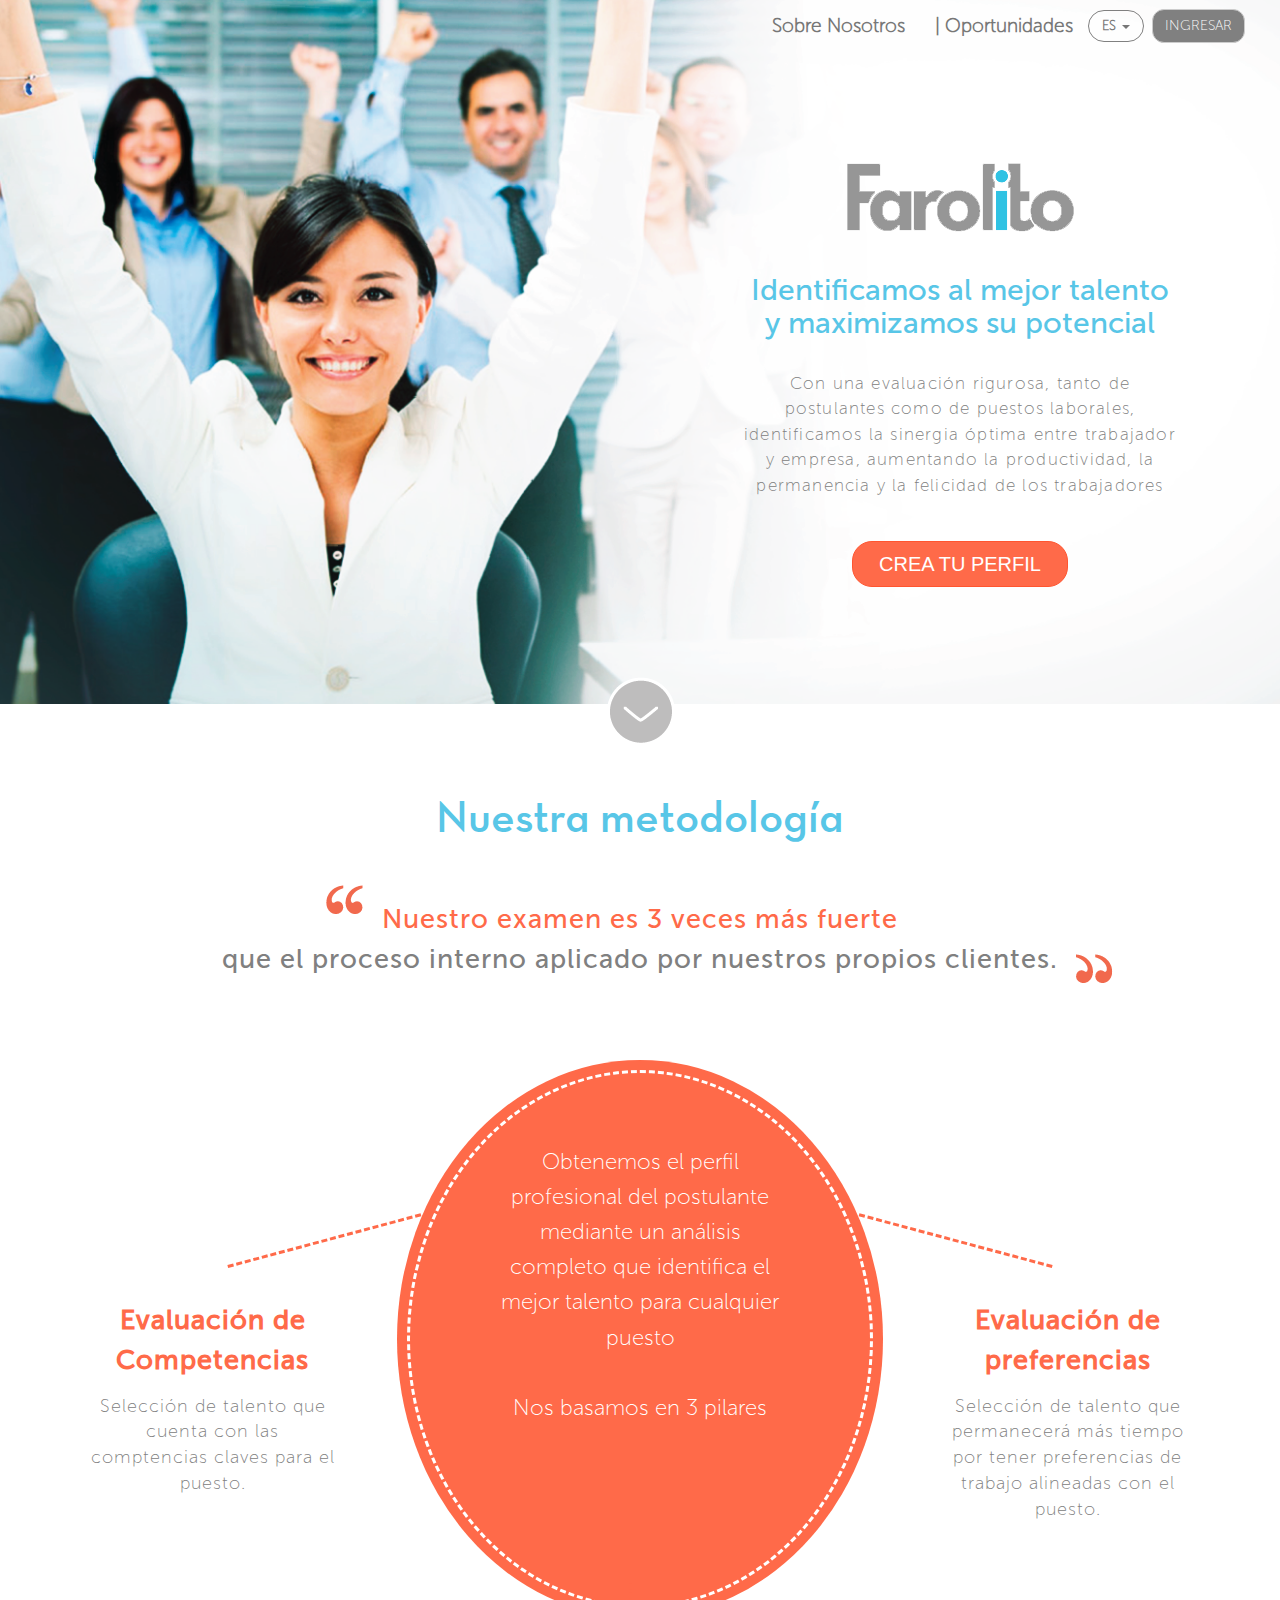
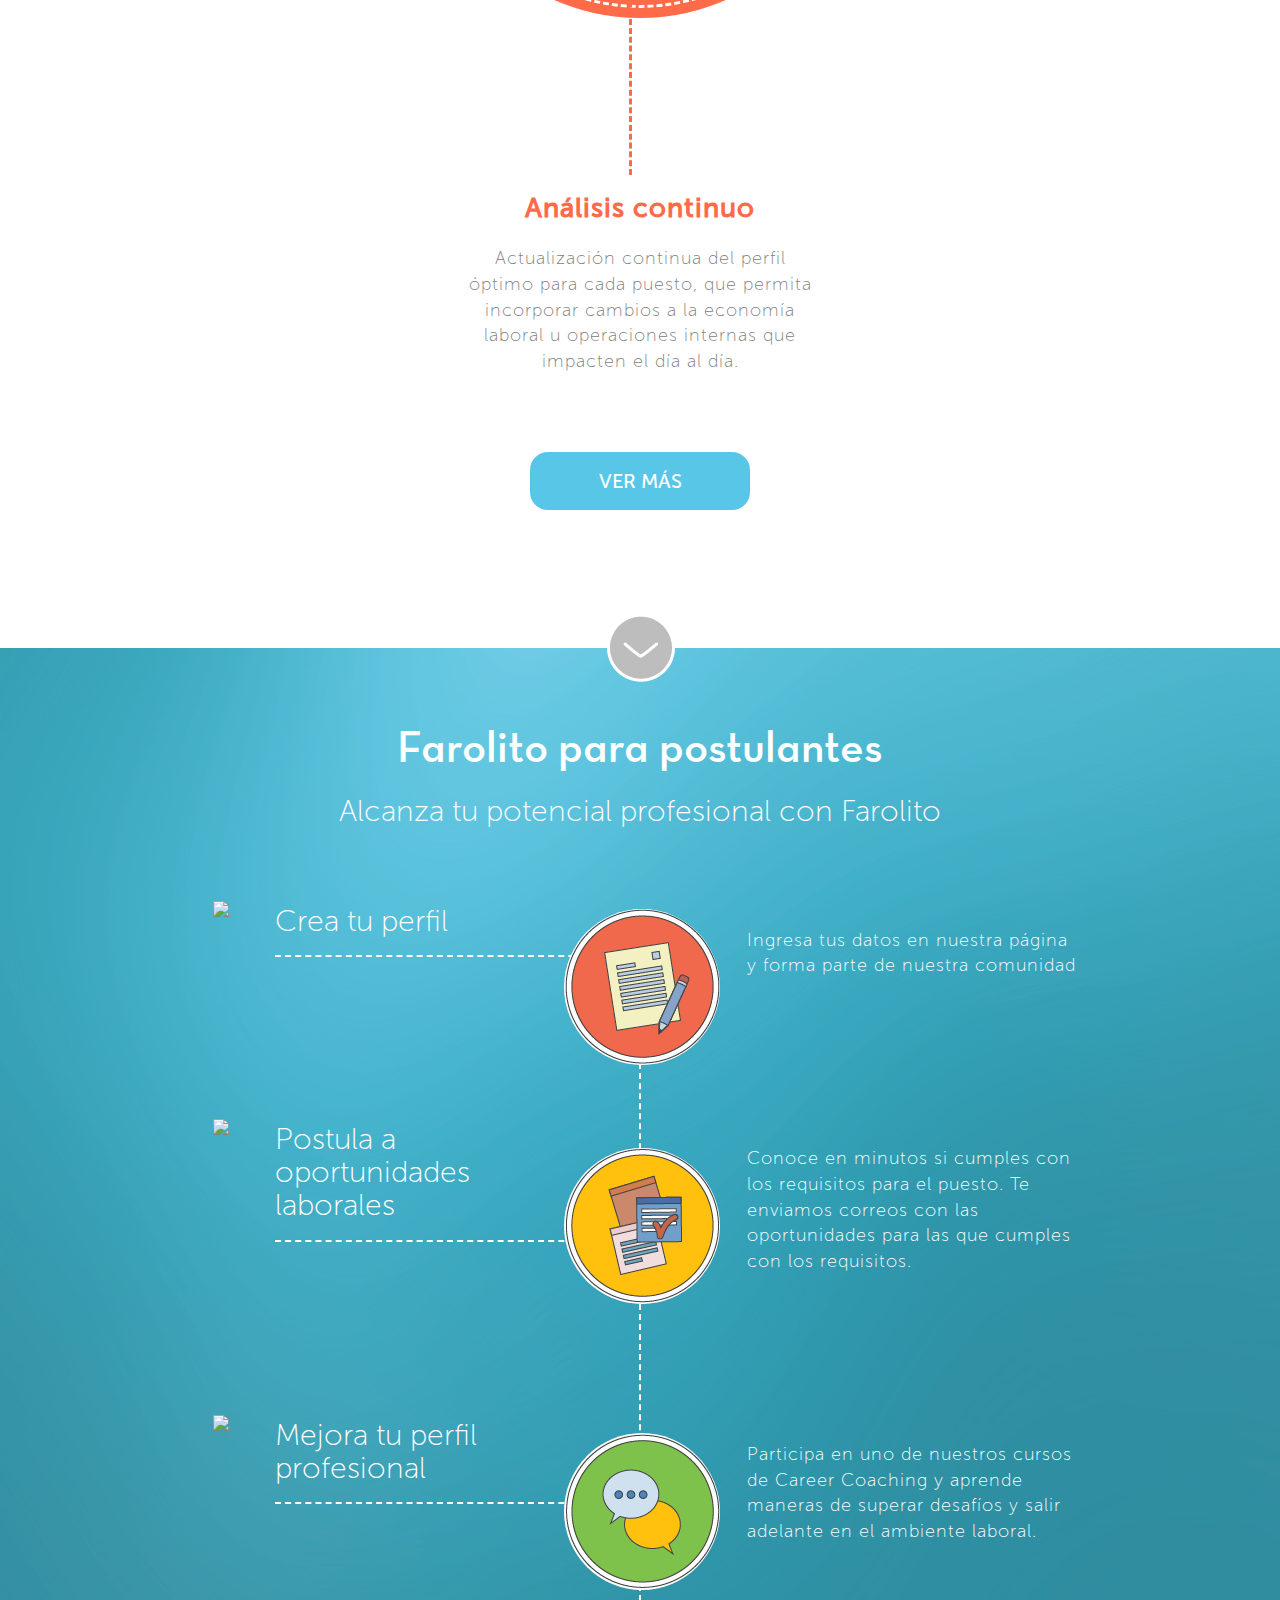
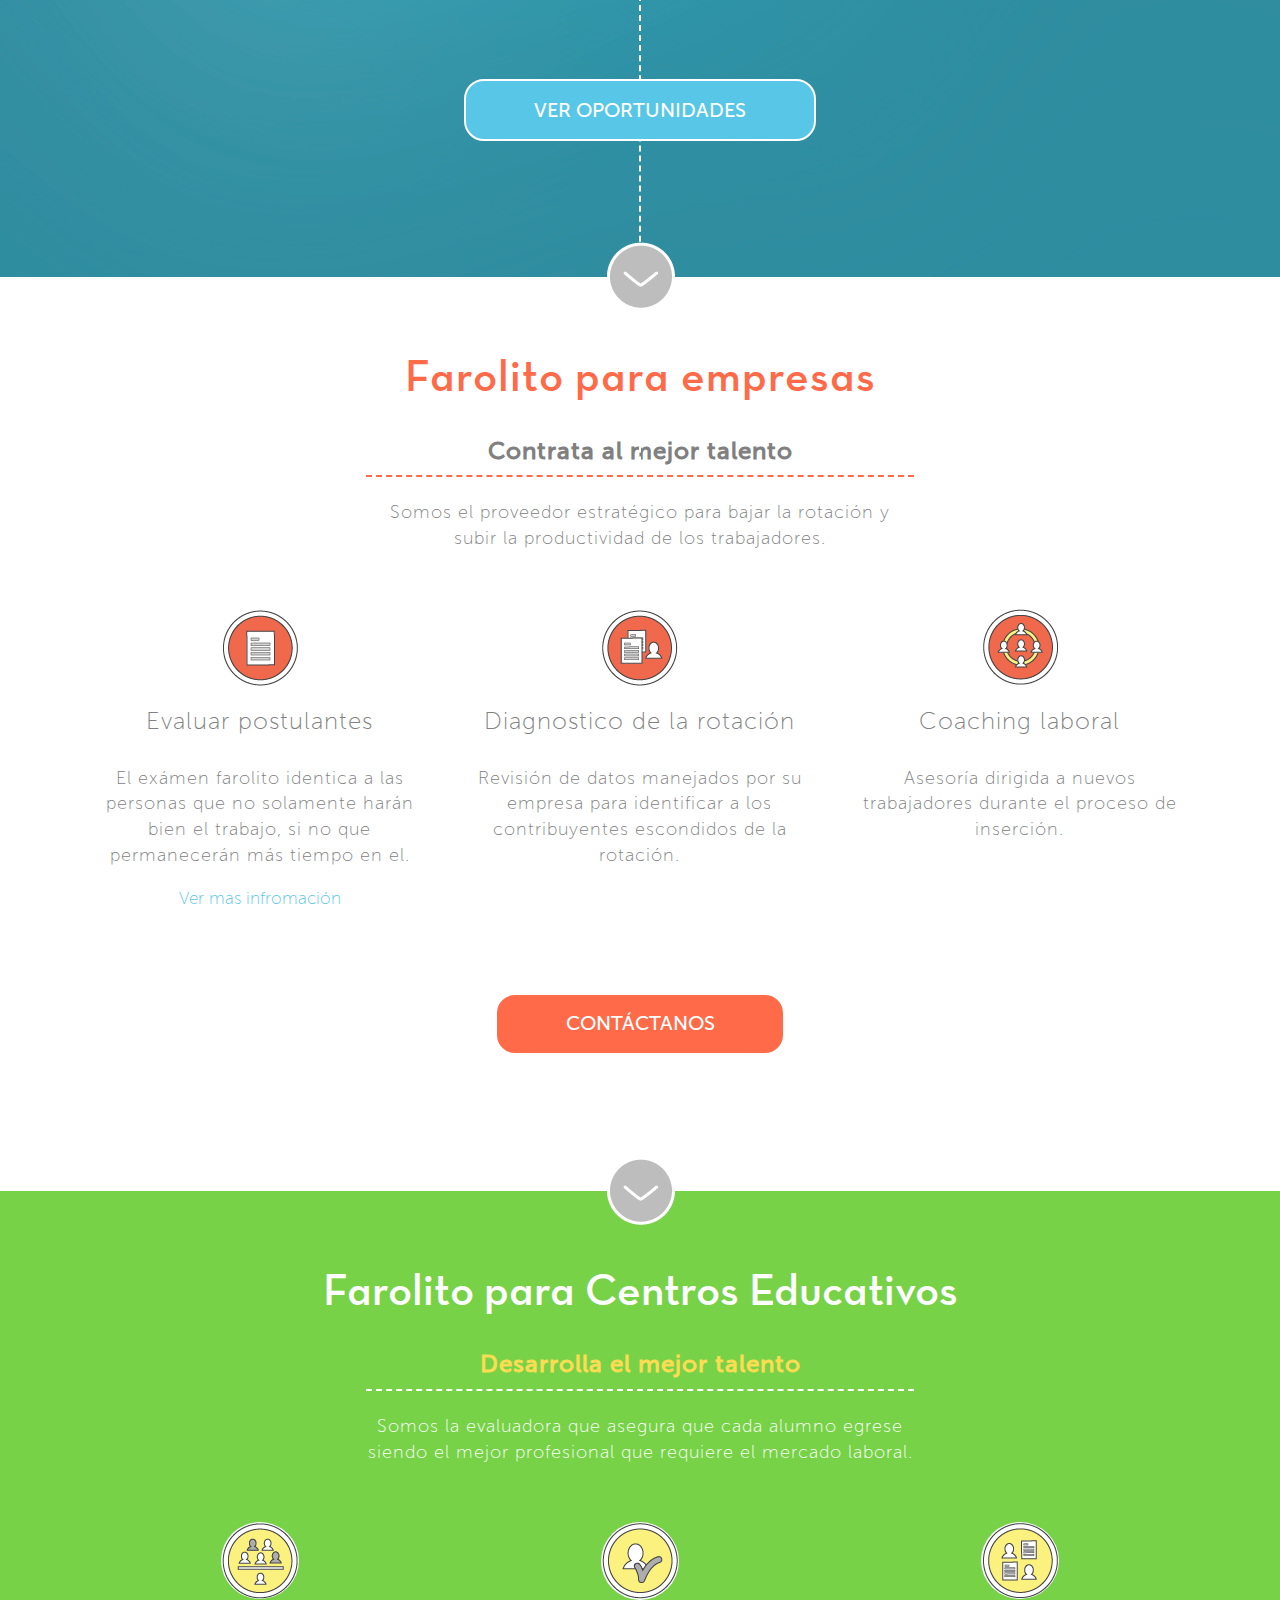
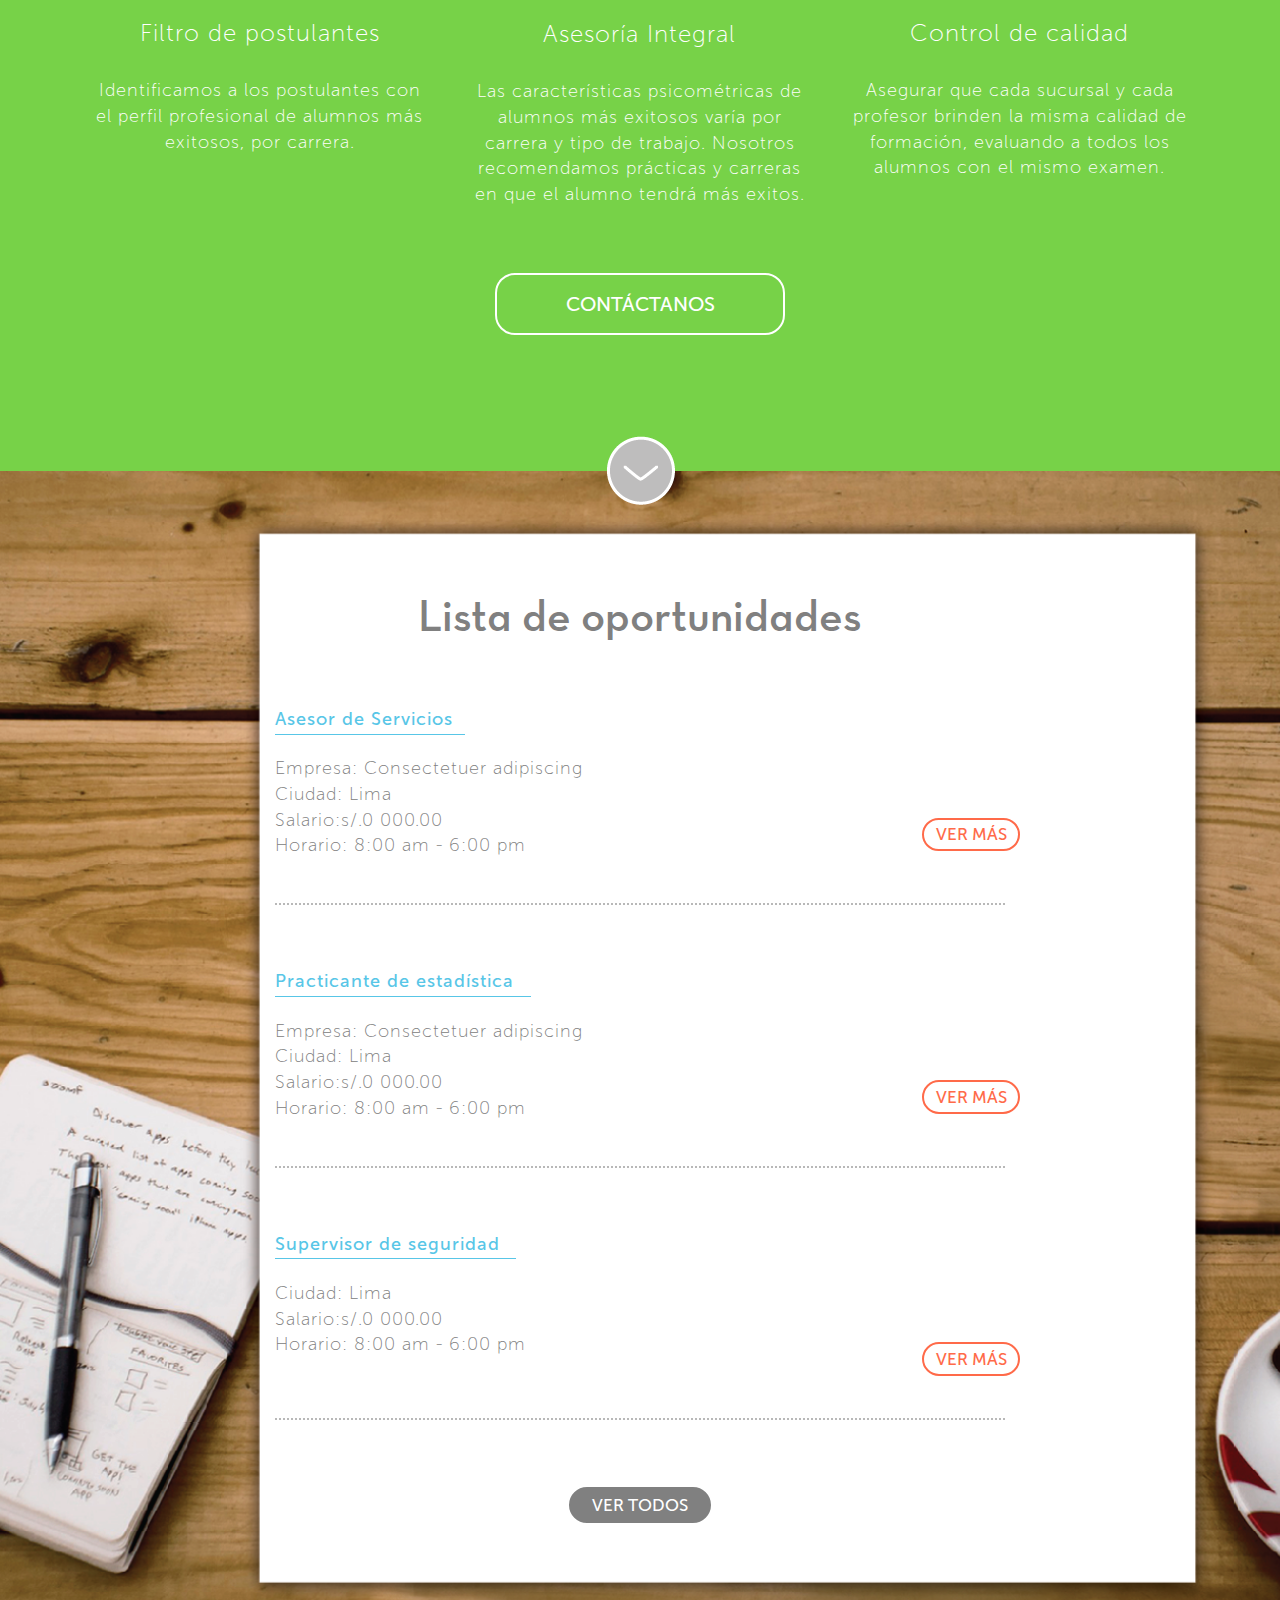
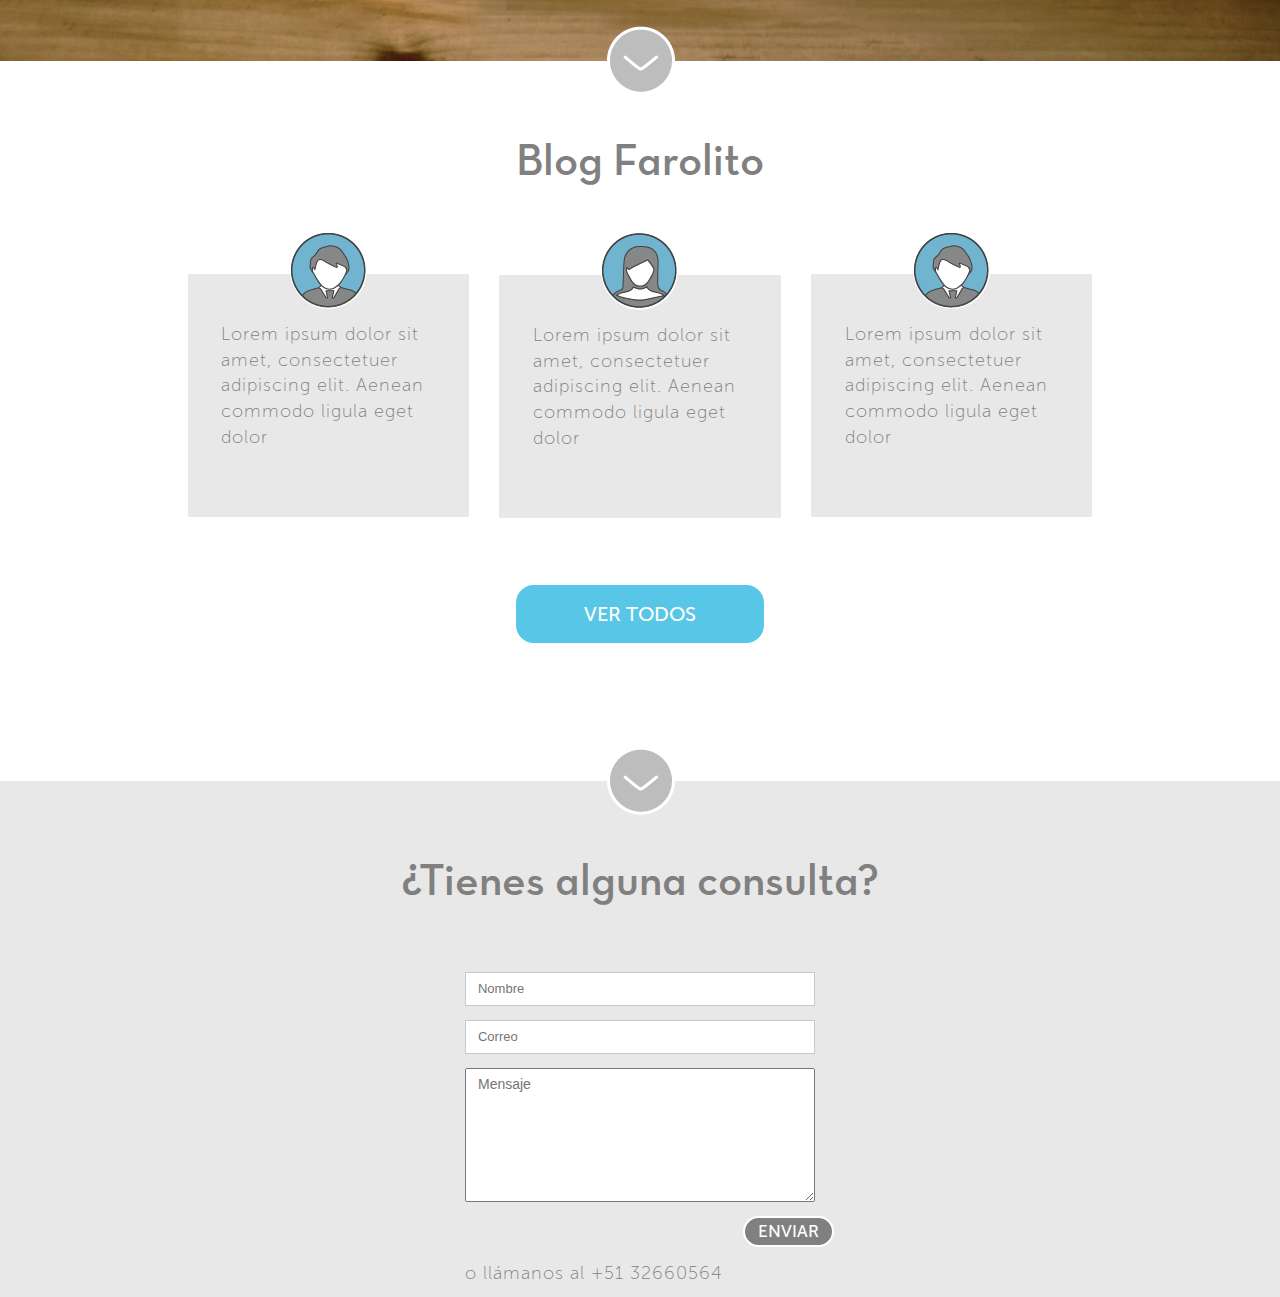
==== commit 0257805a: "creación de la sección Consulta" ====
--- a/index.html
+++ b/index.html
@@ -85,7 +85,7 @@
 							<div class="text-metodologia text-center">
 								<h3 class="text-naranja">Evaluación de Competencias
 								</h3>
-								<p>Selección de talento que cuenta con las comptencias claves para el puesto.</p>
+								<p class="text-grey size-p">Selección de talento que cuenta con las comptencias claves para el puesto.</p>
 							</div>
 						</div>
 						<div class="col-sm-6">
@@ -113,7 +113,7 @@
 							<div class="text-metodologia text-center text-metodologia-center">
 								<h3 class="text-naranja">Análisis continuo
 								</h3>
-								<p class="text-grey">Actualización continua del perfil óptimo para cada puesto, que permita incorporar cambios a la economía laboral u operaciones internas que impacten el día al día.	
+								<p class="text-grey size-p">Actualización continua del perfil óptimo para cada puesto, que permita incorporar cambios a la economía laboral u operaciones internas que impacten el día al día.	
 								</p>
 							</div>
 						</div>
@@ -124,7 +124,7 @@
 							<div class="text-metodologia text-center">
 								<h3 class="text-naranja">Evaluación de preferencias
 								</h3>
-								<p class="text-grey">Selección de talento que permanecerá más tiempo por tener preferencias de trabajo alineadas con el puesto.
+								<p class="text-grey size-p">Selección de talento que permanecerá más tiempo por tener preferencias de trabajo alineadas con el puesto.
 								</p>
 							</div>
 						</div>
@@ -160,7 +160,7 @@
 						</div>
 						<div class="col-sm-6">
 							<div class="tercera-col-fp">
-								<p class="text-white">Ingresa tus datos en nuestra página y forma parte de nuestra comunidad</p>
+								<p class="text-white size-p">Ingresa tus datos en nuestra página y forma parte de nuestra comunidad</p>
 							</div>
 						</div>
 					</div>
@@ -180,7 +180,7 @@
 						</div>
 						<div class="col-sm-6">
 							<div class="tercera-col-fp">
-								<p class="text-white">Conoce en minutos si cumples con los requisitos para el puesto. Te enviamos correos con las oportunidades para las que cumples con los requisitos.</p>
+								<p class="text-white size-p">Conoce en minutos si cumples con los requisitos para el puesto. Te enviamos correos con las oportunidades para las que cumples con los requisitos.</p>
 							</div>
 						</div>
 					</div>
@@ -200,7 +200,7 @@
 						</div>
 						<div class="col-sm-6">
 							<div class="tercera-col-fp">
-								<p class="text-white">Participa en uno de nuestros cursos de Career Coaching y aprende maneras de superar desafíos y salir adelante en el ambiente laboral.</p>
+								<p class="text-white size-p">Participa en uno de nuestros cursos de Career Coaching y aprende maneras de superar desafíos y salir adelante en el ambiente laboral.</p>
 							</div>
 						</div>
 					</div>
@@ -221,7 +221,7 @@
 					<h1 class="text-primary text-center text-naranja"> Farolito para empresas</h1>
 					<h3 class="text-grey text-center">Contrata al mejor talento
 					</h3>
-					<p class="text-grey text-center hidden-xs">Somos el proveedor estratégico para bajar la rotación y subir la productividad de los trabajadores.
+					<p class="text-grey text-center size-p hidden-xs">Somos el proveedor estratégico para bajar la rotación y subir la productividad de los trabajadores.
 					</p>
 					<div class="row fila-icon-empresas">
 						<div class="col-sm-4 col-f-empresas">
@@ -230,7 +230,7 @@
 								</div>
 								<h3 class="text-grey text-center">Evaluar postulantes
 								</h3>
-								<p class="text-center text-grey">El exámen farolito identica a las personas que no solamente harán bien el trabajo, si no que permanecerán más tiempo en el. 
+								<p class="text-center text-grey size-p">El exámen farolito identica a las personas que no solamente harán bien el trabajo, si no que permanecerán más tiempo en el. 
 								</p>
 								<span class="text-lightblue text-center">Ver mas infromación</span>
 						</div>
@@ -240,7 +240,7 @@
 								</div>
 								<h3 class="text-grey text-center text-grey">Diagnostico de la rotación
 								</h3>
-								<p class="text-center text-grey">Revisión de datos manejados por su empresa para identificar a los contribuyentes escondidos de la rotación.
+								<p class="text-center text-grey size-p">Revisión de datos manejados por su empresa para identificar a los contribuyentes escondidos de la rotación.
 								</p>
 						</div>
 						<div class="col-sm-4 col-f-empresas">
@@ -249,11 +249,11 @@
 								</div>
 								<h3 class="text-grey text-center">Coaching laboral
 								</h3>
-								<p class="text-center text-grey">Asesoría dirigida a nuevos trabajadores durante el proceso de inserción. 
-								</p>
-						</div>
-					</div>
-					<div class="btn-principal-home hidden-xs">
+								<p class="text-center text-grey size-p">Asesoría dirigida a nuevos trabajadores durante el proceso de inserción. 
+								</p>
+						</div>
+					</div>
+					<div class="btn-principal-home ">
 							<a href="" class="btn btn-naranja"> CONTÁCTANOS </a>
 					</div>
 				</div>
@@ -268,7 +268,7 @@
 					<h1 class="text-primary text-center text-white"> Farolito para Centros Educativos</h1>
 					<h3 class="text-grey text-center"> Desarrolla el mejor talento
 					</h3>
-					<p class="text-white text-center hidden-xs">Somos la evaluadora que asegura que cada alumno egrese siendo el mejor profesional que requiere el mercado laboral.
+					<p class="text-white text-center size-p hidden-xs">Somos la evaluadora que asegura que cada alumno egrese siendo el mejor profesional que requiere el mercado laboral.
 					</p>
 					<div class="row fila-icon-edu">
 						<div class="col-sm-4 col-f-empresas">
@@ -277,7 +277,7 @@
 							</div>
 							<h3 class="text-center">Filtro de postulantes
 							</h3>
-							<p class="text-center text-white">Identificamos a los postulantes con el perfil profesional de alumnos más exitosos, por carrera.
+							<p class="text-center text-white size-p">Identificamos a los postulantes con el perfil profesional de alumnos más exitosos, por carrera.
 							</p>
 						</div>
 						<div class="col-sm-4 col-f-empresas">
@@ -286,7 +286,7 @@
 							</div>
 							<h3 class="text-center">Asesoría Integral
 							</h3>
-							<p class="text-center text-white">Las características psicométricas de alumnos más exitosos varía por carrera y tipo de trabajo.
+							<p class="text-center text-white size-p">Las características psicométricas de alumnos más exitosos varía por carrera y tipo de trabajo. Nosotros recomendamos prácticas y carreras en que el alumno tendrá más exitos.
 							</p>
 						</div>
 						<div class="col-sm-4 col-f-empresas">
@@ -295,19 +295,164 @@
 							</div>
 							<h3 class="text-center">Control de calidad
 							</h3>
-							<p class="text-center text-white">Asegurar que cada sucursal y cada profesor brinden la misma calidad de formación, evaluando a todos los alumnos con el mismo examen.
+							<p class="text-center text-white size-p">Asegurar que cada sucursal y cada profesor brinden la misma calidad de formación, evaluando a todos los alumnos con el mismo examen.
 							</p>
 						</div>
 					</div>
+					<div class="btn-principal-home">
+							<a href="" class="btn btn-verde"> CONTÁCTANOS </a>
+					</div>
+				</div>
+				<div class="arrow-home arrow-metodologia hidden-xs">
+					<a href="">
+						<img src="assets/iconos/iconos-15.png">
+					</a>
+				</div>
+			</section>
+			<section class="lista-de-oportunidades hidden-xs">
+				<div class="container">
+					<h1 class="text-primary text-center text-grey"> Lista de oportunidades</h1>
+					<div class="row fila-lista">
+						<div class="col-sm-6">
+							<div class="text-lista">
+								<h4 class="text-lightblue border-p margin-1">Asesor de Servicios</h4>
+								<p class="text-grey size-p text-p">Empresa: Consectetuer adipiscing
+								<br>
+								Ciudad: Lima
+								<br>
+								Salario:s/.0 000.00
+								<br>
+								Horario: 8:00 am - 6:00 pm 
+								</p>
+							</div>
+						</div>
+						<div class="col-sm-6">
+							<div class="btn-principal-home  boton-lista hidden-xs">
+								<a href="" class="btn btn-blanco"> VER MÁS</a>
+							</div>
+						</div>
+					</div>
+					<div class="row fila-lista">
+						<div class="col-sm-6">
+							<div class="text-lista">
+								<h4 class="text-lightblue border-p margin-2"> Practicante de estadística</h4>
+								<p class="text-grey size-p text-p">Empresa: Consectetuer adipiscing
+								<br>
+								Ciudad: Lima
+								<br>
+								Salario:s/.0 000.00
+								<br>
+								Horario: 8:00 am - 6:00 pm 
+								</p>
+							</div>
+						</div>
+						<div class="col-sm-6">
+							<div class="btn-principal-home  boton-lista hidden-xs">
+								<a href="" class="btn btn-blanco"> VER MÁS</a>
+							</div>
+						</div>
+					</div>
+					<div class="row fila-lista">
+						<div class="col-sm-6">
+							<div class="text-lista">
+								<h4 class="text-lightblue border-p margin-3">Supervisor de seguridad</h4>
+								<p class="text-grey size-p text-p">								Ciudad: Lima
+								<br>
+								Salario:s/.0 000.00
+								<br>
+								Horario: 8:00 am - 6:00 pm 
+								</p>
+							</div>
+						</div>
+						<div class="col-sm-6">
+							<div class="btn-principal-home  boton-lista hidden-xs">
+								<a href="" class="btn btn-blanco"> VER MÁS</a>
+							</div>
+						</div>
+					</div>
 					<div class="btn-principal-home hidden-xs">
-							<a href="" class="btn btn-verde"> CONTÁCTANOS </a>
-					</div>
-				</div>
-				<div class="arrow-home arrow-metodologia hidden-xs">
-					<a href="">
-						<img src="assets/iconos/iconos-15.png">
-					</a>
-				</div>
+							<a href="" class="btn btn-grey"> VER TODOS </a>
+					</div>
+				</div>
+				<div class="arrow-home arrow-metodologia hidden-xs">
+					<a href="">
+						<img src="assets/iconos/iconos-15.png">
+					</a>
+				</div>
+			</section>
+			<section class="blog-farolito">
+				<div class="container">
+					<h1 class="text-primary text-center text-grey"> Blog Farolito </h1>
+					<div class="row fila-blog">
+						<div class="col-sm-4">
+							<div class="img-blog">
+								<img src="assets/iconos/iconos-22.png">
+							</div>
+							<div class="caja-blog">
+								<p class=" text-blog size-p text-grey "> Lorem ipsum dolor sit amet, consectetuer adipiscing elit. Aenean commodo ligula eget dolor
+								</p>
+							</div>
+						</div>
+						<div class="col-sm-4">
+							<div class="img-blog">
+								<img src="assets/iconos/iconos-23.png">
+							</div>
+							<div class="caja-blog">
+								<p class="text-blog size-p text-grey "> Lorem ipsum dolor sit amet, consectetuer adipiscing elit. Aenean commodo ligula eget dolor
+								</p>
+							</div>
+						</div>
+						<div class="col-sm-4">
+							<div class="img-blog">
+								<img src="assets/iconos/iconos-22.png">
+							</div>
+							<div class="caja-blog">
+								<p class="text-blog size-p text-grey "> Lorem ipsum dolor sit amet, consectetuer adipiscing elit. Aenean commodo ligula eget dolor
+								</p>
+							</div>
+						</div>
+					</div>
+					<div class="btn-principal-home">
+							<a href="" class="btn"> VER TODOS </a>
+					</div>
+				</div>
+				<div class="arrow-home arrow-metodologia hidden-xs">
+					<a href="">
+						<img src="assets/iconos/iconos-15.png">
+					</a>
+				</div>
+			</section>
+			<section class="consulta">
+				<div class="container">
+					<h1 class="text-primary text-center text-grey"> ¿Tienes alguna consulta? </h1>
+					<div class="row fila-consulta">
+						<div class="col-sm-4">
+						</div>
+						<div class="col-sm-4">
+							<form action="">
+							  <div class="grupo-formulario columna">
+							    <input type="text" class="estilo-nombre" placeholder="Nombre" required=""> 
+							  </div>
+							  <div class="grupo-formulario columna">
+							    <input type="text" class="estilo-nombre" placeholder="Correo"  required=""> 
+							  </div>
+							  <div class="grupo-formulario columna">
+									<textarea placeholder="Mensaje" cols="47" rows="6"></textarea>
+							  </div> 
+								<div class="btn-principal-home btn-consulta">
+										<a href="" class="btn btn-grey"> ENVIAR </a>
+								</div>
+							</form>
+							<p class="size-p text-grey p-contactanos">
+								o llámanos al +51 32660564 
+							</p>
+						</div>
+						<div class="col-sm-4">
+						</div p-contactanos>
+					</div>
+
+				</div>
+
 			</section>
 
 
--- a/stylesheets/main.css
+++ b/stylesheets/main.css
@@ -5571,6 +5571,11 @@
 .row {
   margin: 0; }
 
+.size-p {
+  font-size: 18px;
+  font-family: "MuseoSans";
+  letter-spacing: 1px; }
+
 .text-center {
   text-align: center; }
 
@@ -5630,8 +5635,6 @@
 .metodologia {
   background-color: white;
   font-family: "MuseoSans-uno"; }
-  .metodologia p {
-    font-size: 17px; }
   .metodologia .comilla-uno {
     position: relative;
     right: -240px;
@@ -5714,9 +5717,6 @@
   font-family: "MuseoSans-uno"; }
   .text-metodologia h3 {
     font-weight: 600; }
-  .text-metodologia p {
-    font-family: "MuseoSans";
-    letter-spacing: 1px; }
 
 .text-metodologia-center {
   padding: 0 17%; }
@@ -5739,6 +5739,17 @@
     background-color: #FF6A49; }
   .btn-principal-home .btn-verde {
     background-color: #77d248; }
+  .btn-principal-home .btn-blanco {
+    background-color: white;
+    color: #FF6A49;
+    border: 2px solid #FF6A49;
+    padding: 3% 13%;
+    font-size: 17px; }
+  .btn-principal-home .btn-grey {
+    background-color: grey;
+    color: white;
+    padding: 0.5% 2%;
+    font-size: 17; }
 
 /*SECCION FAROLITO POSTULANTE*/
 .farolito-postulantes {
@@ -5779,11 +5790,7 @@
     z-index: 10; }
 
 .tercera-col-fp {
-  padding: 8% 32% 0 17%; }
-  .tercera-col-fp p {
-    font-family: "MuseoSans";
-    letter-spacing: 1px;
-    font-size: 17px; }
+  padding: 8% 22% 0 17%; }
 
 .linea-verical-fp {
   border-bottom: 2px dashed white;
@@ -5802,8 +5809,6 @@
   padding-bottom: 1%;
   letter-spacing: 1px; }
 .farolito-empresas p {
-  font-size: 17px;
-  font-family: "MuseoSans";
   margin: 0 28%; }
 
 .fila-icon-empresas {
@@ -5816,7 +5821,7 @@
     padding: 0;
     padding-bottom: 3%; }
   .fila-icon-empresas p {
-    margin: 0 8%; }
+    margin: 0 3%; }
   .fila-icon-empresas span {
     display: inherit;
     margin: 5% 0;
@@ -5837,8 +5842,6 @@
     padding-bottom: 1%;
     letter-spacing: 1px; }
   .farolito-centro-edu p {
-    font-size: 17px;
-    font-family: "MuseoSans";
     margin: 0 25%; }
 
 .fila-icon-edu {
@@ -5852,7 +5855,7 @@
     padding: 0;
     padding-bottom: 3%; }
   .fila-icon-edu p {
-    margin: 0 8%; }
+    margin: 0 2%; }
   .fila-icon-edu img {
     border-radius: 50%; }
   .fila-icon-edu span {
@@ -5860,6 +5863,115 @@
     margin: 5% 0;
     font-size: 17px;
     font-family: "MuseoSans"; }
+
+/*SECCI├ôN LISTA DE POSTULANTES*/
+.lista-de-oportunidades {
+  background-image: url(../assets/img/img-03.png);
+  background-size: cover;
+  width: 100%;
+  height: auto; }
+  .lista-de-oportunidades h1 {
+    padding-top: 9%; }
+  .lista-de-oportunidades .fila-lista {
+    margin: 5% 18% 0;
+    padding-bottom: 3%;
+    border-bottom: 2px dotted #B8B8B8; }
+    .lista-de-oportunidades .fila-lista .col-sm-6 {
+      padding: 0; }
+
+.text-lista h4 {
+  font-family: "MuseoSans-uno";
+  letter-spacing: 1px;
+  padding-bottom: 1%; }
+
+.border-p {
+  border-bottom: 1px solid #58C6E7; }
+
+.margin-1 {
+  margin-right: 48%; }
+
+.margin-2 {
+  margin-right: 30%; }
+
+.margin-3 {
+  margin-right: 34%; }
+
+.text-p {
+  margin-top: 6%; }
+
+.boton-lista {
+  margin-top: 30%;
+  padding: 0;
+  float: right; }
+
+/*SECCI├ôN BLOG FAROLITO*/
+.blog-farolito h1 {
+  padding-top: 5%; }
+
+.fila-blog {
+  margin: 0% 9%; }
+  .fila-blog .img-blog {
+    text-align: center;
+    position: relative;
+    top: 35px; }
+    .fila-blog .img-blog img {
+      border-radius: 50%; }
+  .fila-blog .caja-blog {
+    background-color: #E8E8E8;
+    width: 100%;
+    height: 27%; }
+    .fila-blog .caja-blog .text-blog {
+      padding: 17% 6% 6% 12%;
+      margin: 0; }
+  .fila-blog .caja-blog:hover {
+    transition: 0.5s;
+    background-color: #FAD710;
+    width: 100%;
+    height: 27%; }
+    .fila-blog .caja-blog:hover .text-blog {
+      color: white;
+      padding: 17% 6% 6% 12%;
+      margin: 0; }
+
+/* SECCI├ôN CONSULTA*/
+.consulta {
+  background-color: #E8E8E8; }
+  .consulta h1 {
+    padding-top: 5%; }
+
+.fila-consulta {
+  margin-top: 5%; }
+
+.columna {
+  width: 100%;
+  padding: 2% 0; }
+
+.estilo-nombre {
+  display: block;
+  width: 100%;
+  height: 34px;
+  padding: 6px 12px;
+  font-size: 13px;
+  color: #555555;
+  vertical-align: middle;
+  background-color: #ffffff;
+  background-image: none;
+  border: 1px solid #C8C8C8;
+  border-radius: 0; }
+
+.btn-consulta {
+  float: right;
+  padding: 2%; }
+  .btn-consulta a {
+    padding: 2% 20% !important;
+    margin: 0; }
+
+textarea {
+  width: 100%;
+  padding: 6px 12px; }
+
+.p-contactanos {
+  margin-top: 15%; }
 
 /*@MEDIA */
 @media screen and (max-width: 480px) {
@@ -5921,6 +6033,30 @@
     padding-bottom: 5%; }
 
   .fila-icon-edu p {
-    margin: 0; } }
+    margin: 0; }
+
+  .caja-blog {
+    background-color: transparent !important;
+    text-align: center;
+    margin-top: 20%; }
+    .caja-blog .text-blog {
+      padding: 0 !important;
+      margin-top: 35% !important; }
+
+  .grupo-formulario {
+    visibility: visible; }
+
+  .estilo-nombre {
+    text-align: center; }
+
+  .btn-consulta {
+    float: none; }
+
+  textarea {
+    text-align: center; }
+
+  .p-contactanos {
+    text-align: center;
+    margin-top: 0%; } }
 
 /*# sourceMappingURL=main.css.map */
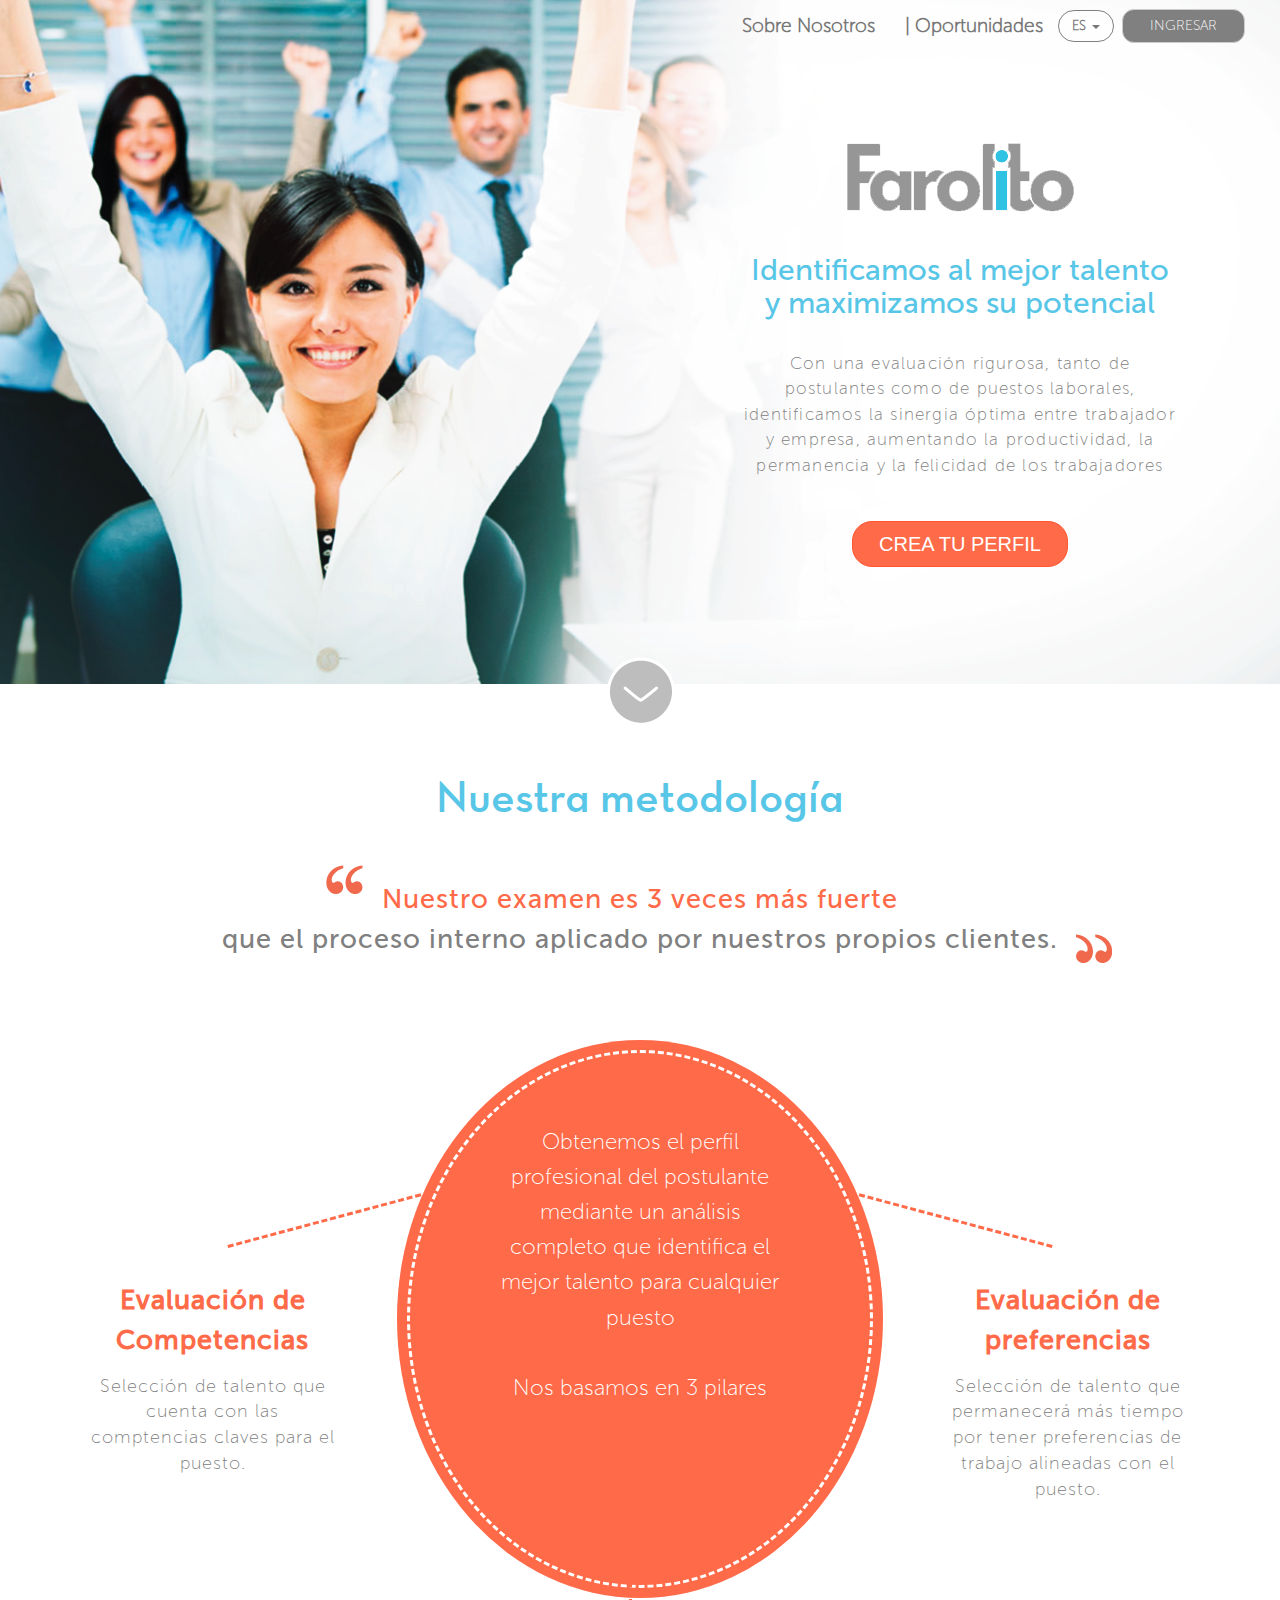
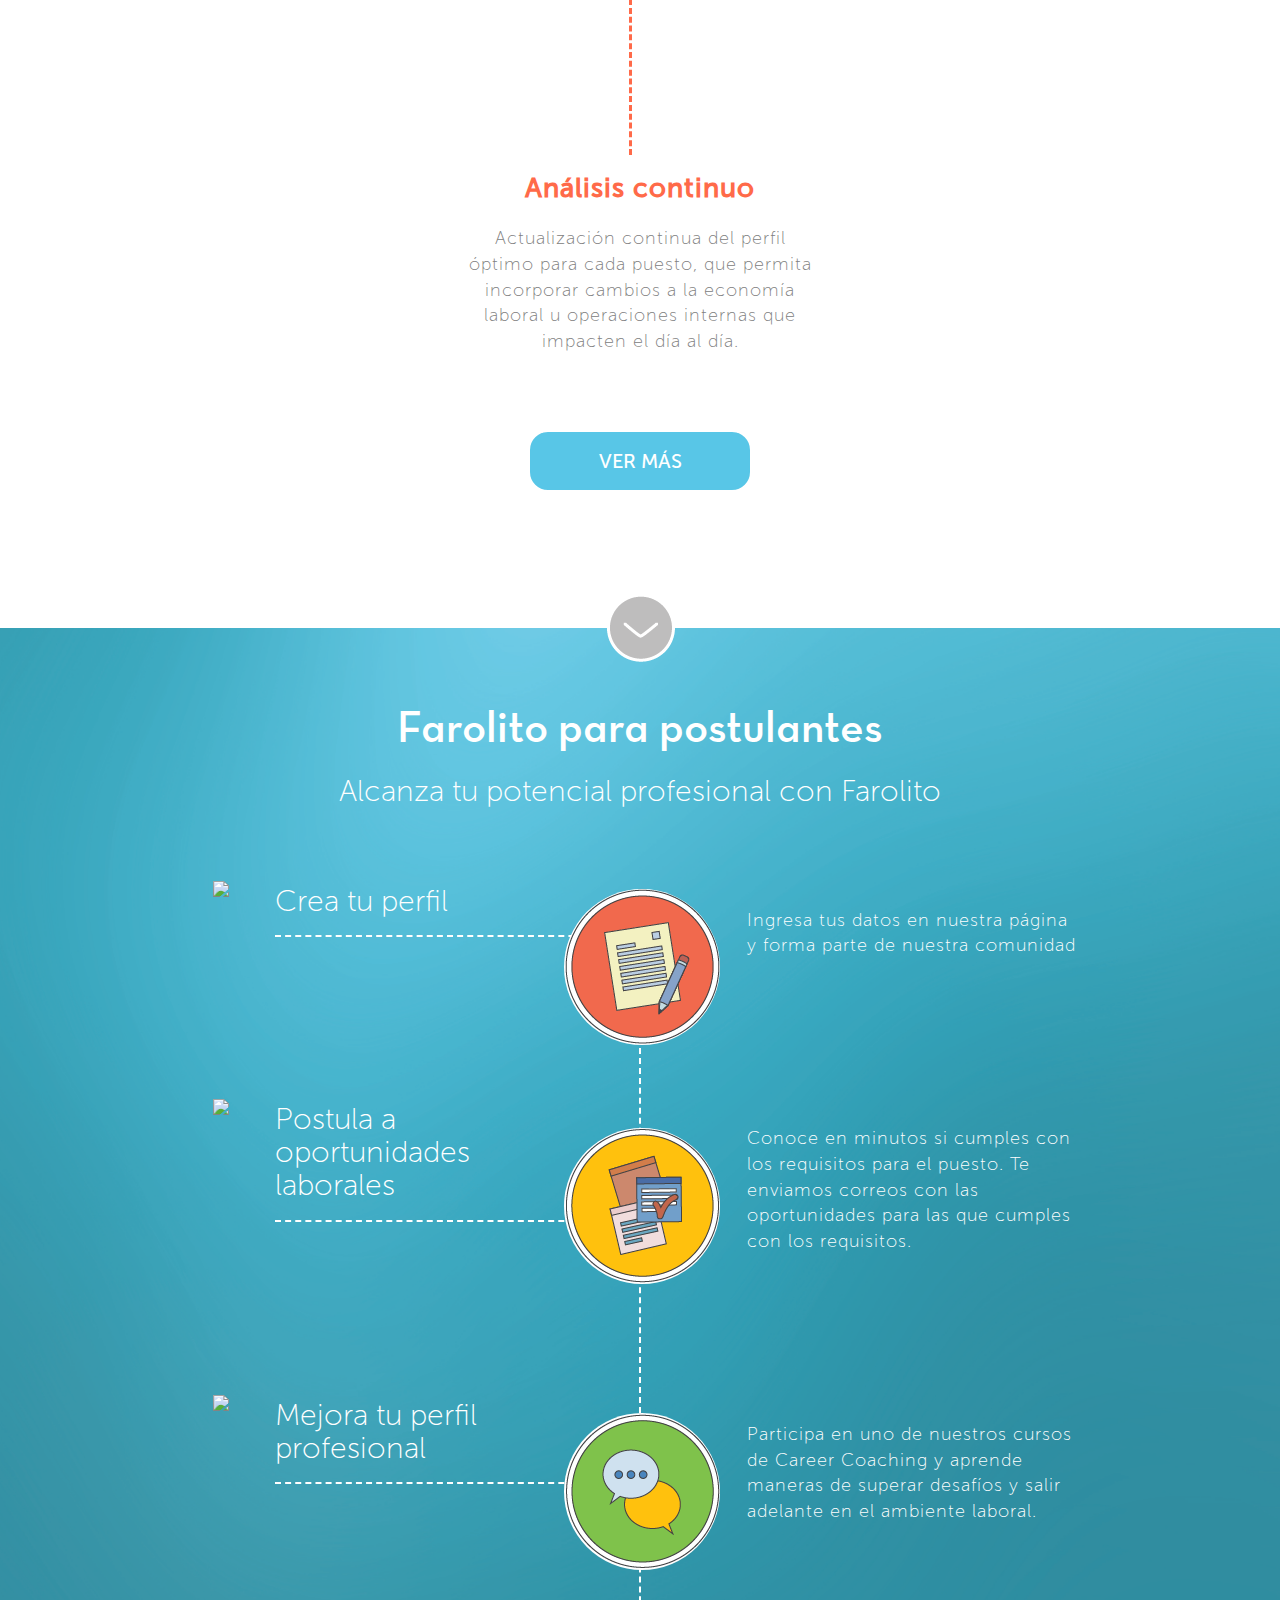
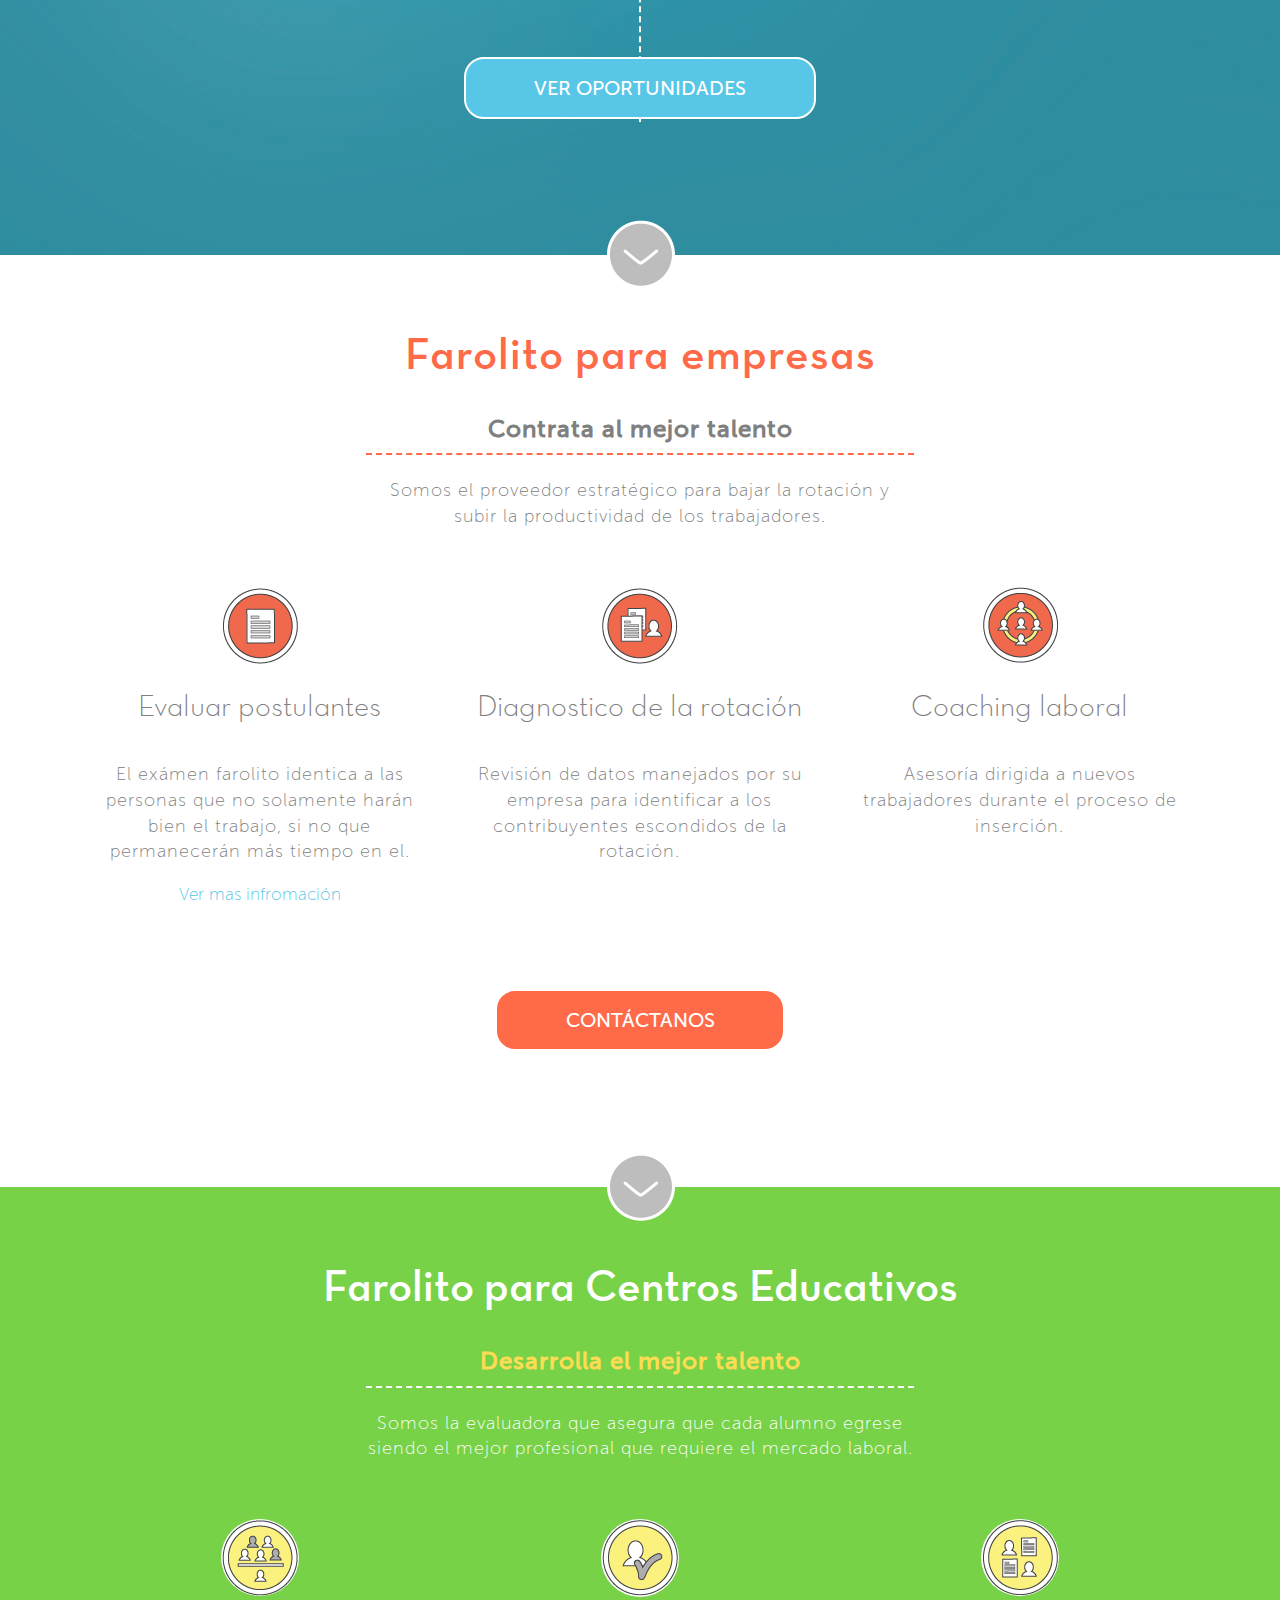
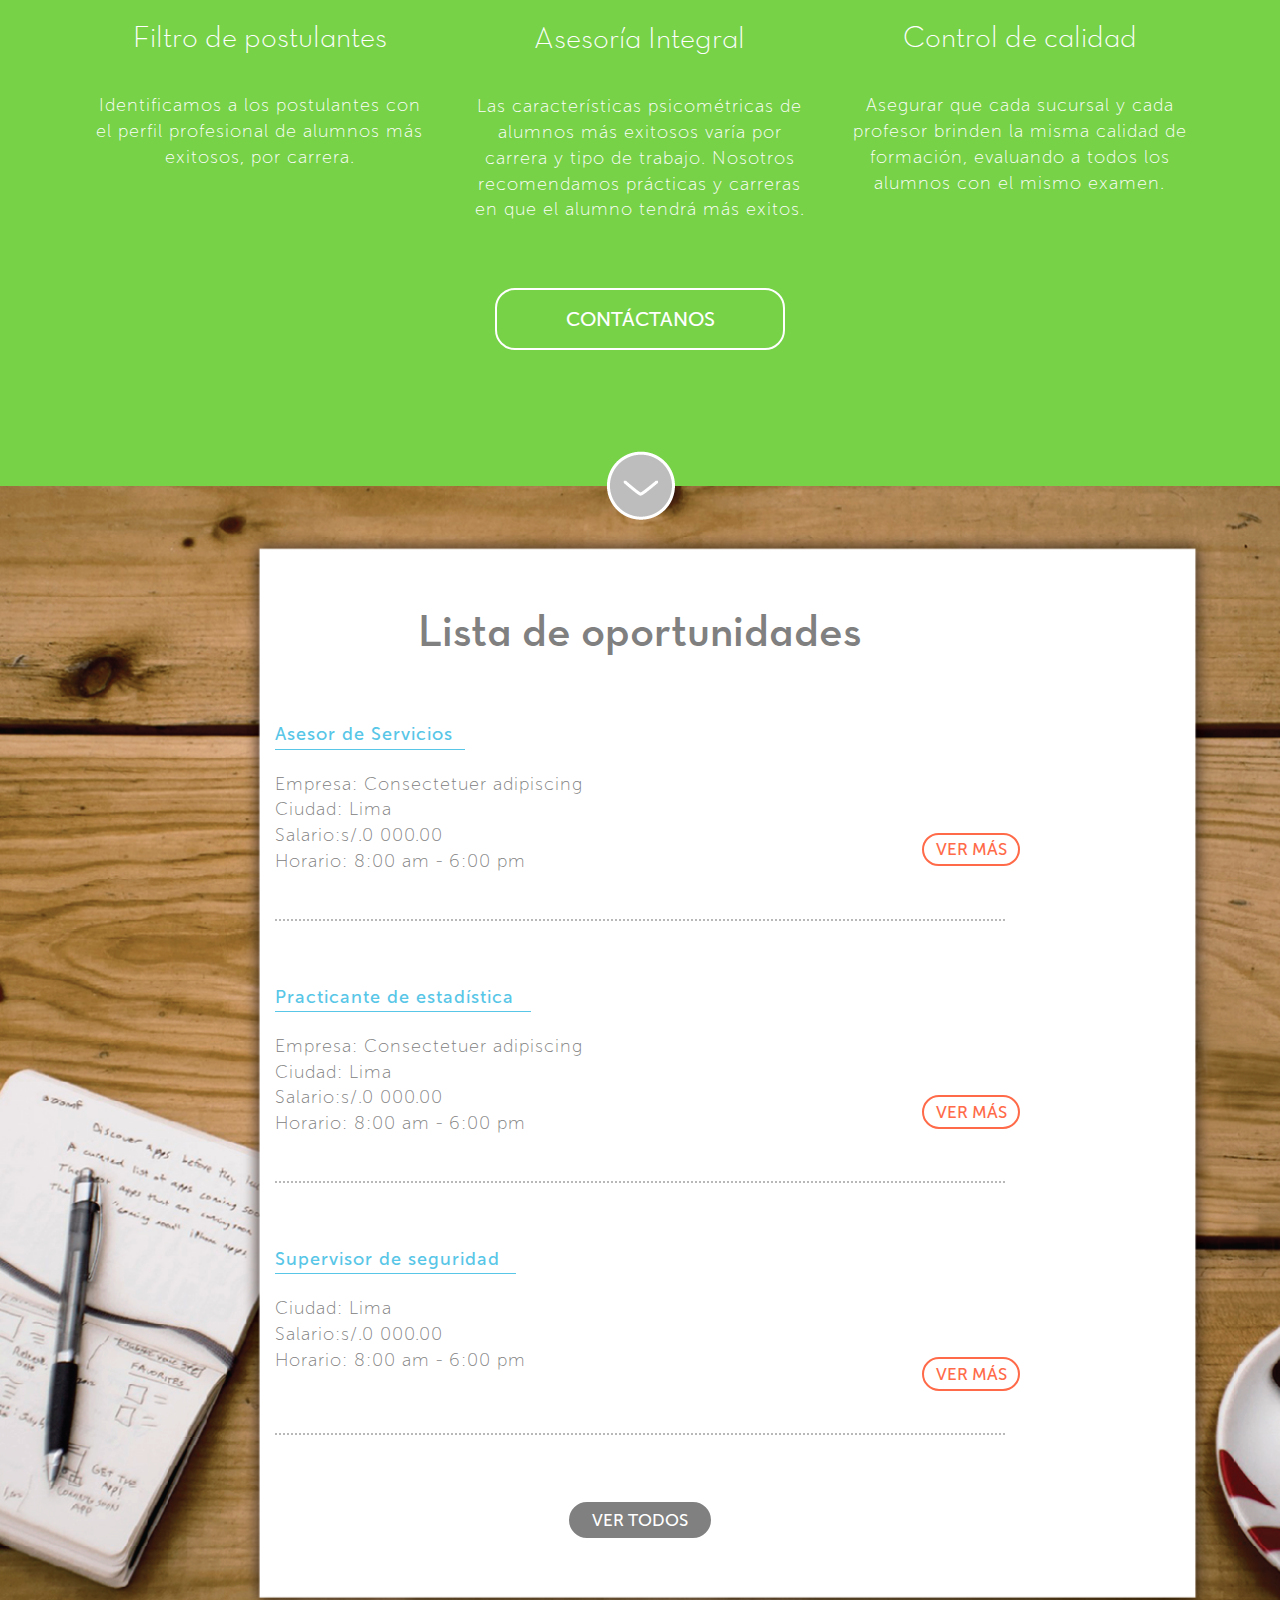
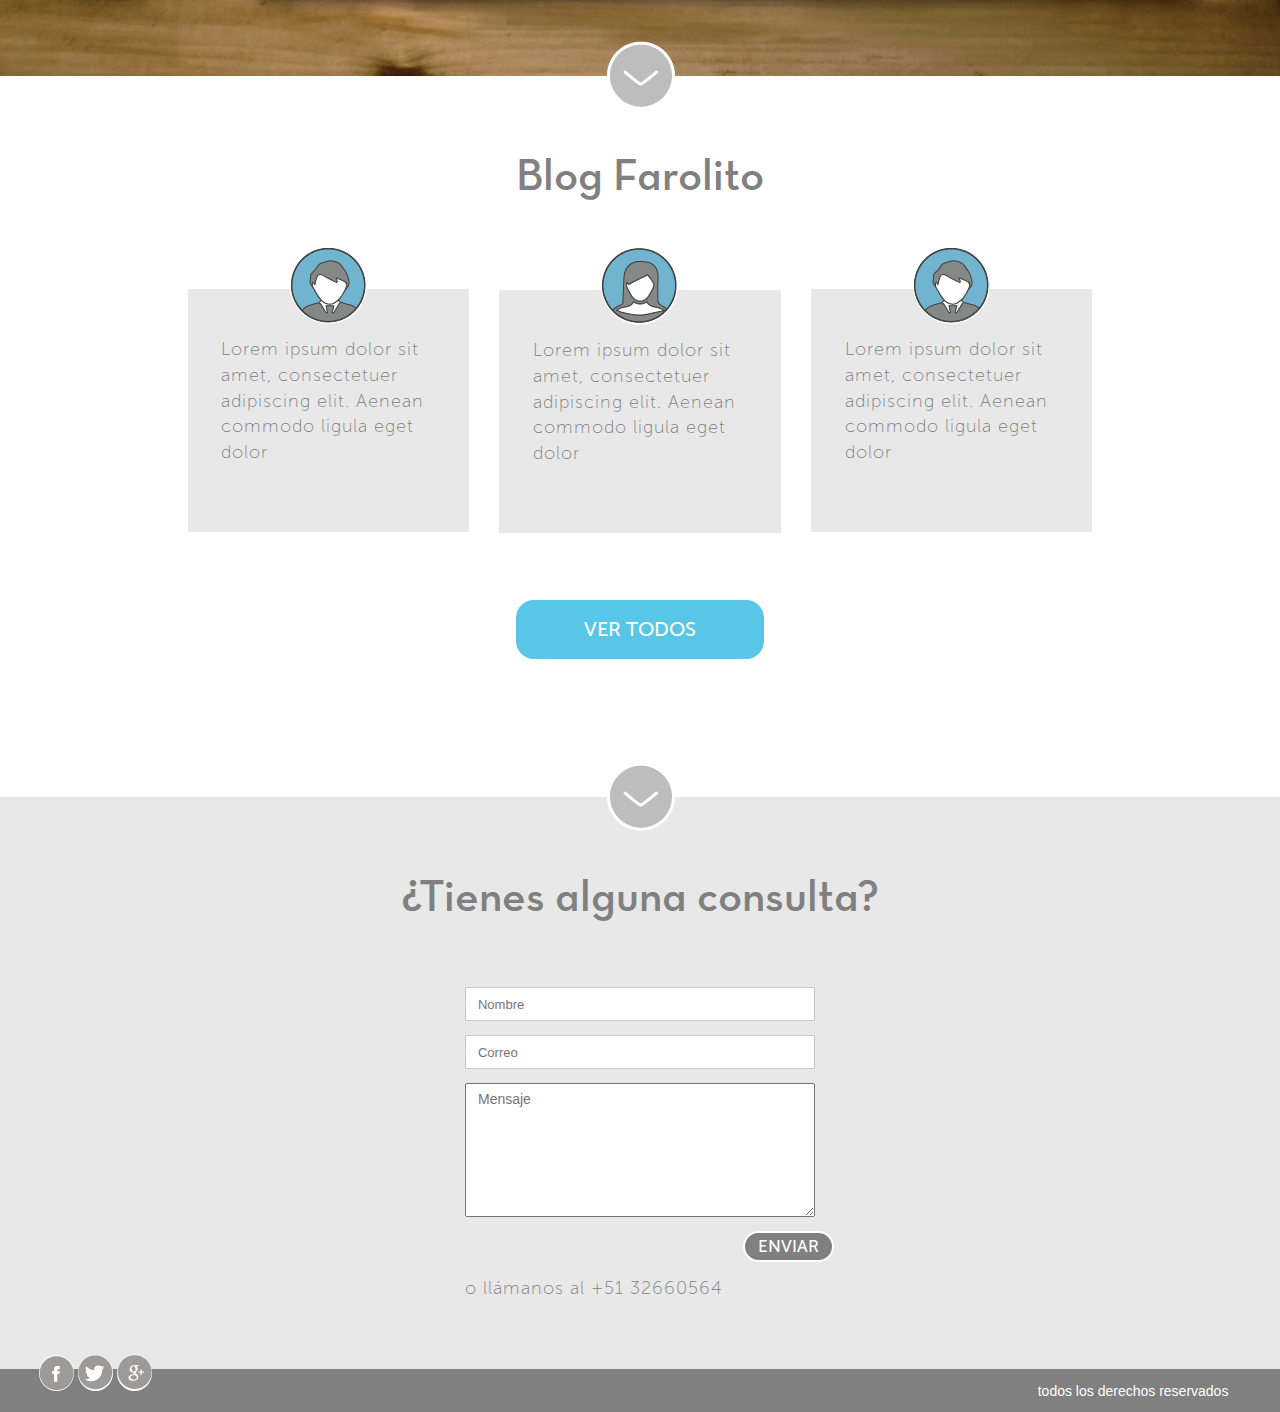
==== commit ff74cbc9: "creación del home de la  sección sobre nosotros" ====
--- a/index.html
+++ b/index.html
@@ -24,7 +24,7 @@
 					    <!-- Collect the nav links, forms, and other content for toggling -->
 						<div class="collapse navbar-collapse" id="bs-example-navbar-collapse-1">
 				      <ul class="nav navbar-nav navbar-right">
-				        <li><a href="#">Sobre Nosotros</a></li>
+				        <li><a href="nosotros.html">Sobre Nosotros</a></li>
 				        <li><a href="#">| Oportunidades</a></li>
 				        <li class="dropdown">
 				          <a href="#" class="dropdown-toggle bnt-dropdown" data-toggle="dropdown" role="button" aria-expanded="false"> ES <span class="caret"></span></a>
@@ -203,8 +203,8 @@
 								<p class="text-white size-p">Participa en uno de nuestros cursos de Career Coaching y aprende maneras de superar desafíos y salir adelante en el ambiente laboral.</p>
 							</div>
 						</div>
-					</div>
-					<div class="linea-verical-fp hidden-xs">
+						<div class="linea-verical-fp hidden-xs">
+						</div>
 					</div>
 					<div class="btn-principal-home hidden-xs">
 							<a href="" class="btn"> VER OPORTUNIDADES </a>
@@ -219,7 +219,7 @@
 			<section class="farolito-empresas">
 				<div class="container">
 					<h1 class="text-primary text-center text-naranja"> Farolito para empresas</h1>
-					<h3 class="text-grey text-center">Contrata al mejor talento
+					<h3 class="text-grey text-center text-h3-fempresas">Contrata al mejor talento
 					</h3>
 					<p class="text-grey text-center size-p hidden-xs">Somos el proveedor estratégico para bajar la rotación y subir la productividad de los trabajadores.
 					</p>
@@ -228,7 +228,7 @@
 							<div class="icon-f text-center">
 								<img src="assets/iconos/iconos-03.png">
 								</div>
-								<h3 class="text-grey text-center">Evaluar postulantes
+								<h3 class="text-grey text-center text-h3">Evaluar postulantes
 								</h3>
 								<p class="text-center text-grey size-p">El exámen farolito identica a las personas que no solamente harán bien el trabajo, si no que permanecerán más tiempo en el. 
 								</p>
@@ -238,7 +238,7 @@
 							<div class="icon-f text-center">
 								<img src="assets/iconos/iconos-04.png">
 								</div>
-								<h3 class="text-grey text-center text-grey">Diagnostico de la rotación
+								<h3 class="text-grey text-center text-grey text-h3">Diagnostico de la rotación
 								</h3>
 								<p class="text-center text-grey size-p">Revisión de datos manejados por su empresa para identificar a los contribuyentes escondidos de la rotación.
 								</p>
@@ -247,7 +247,7 @@
 							<div class="icon-f text-center">
 								<img src="assets/iconos/iconos-05.png">
 								</div>
-								<h3 class="text-grey text-center">Coaching laboral
+								<h3 class="text-grey text-center text-h3">Coaching laboral
 								</h3>
 								<p class="text-center text-grey size-p">Asesoría dirigida a nuevos trabajadores durante el proceso de inserción. 
 								</p>
@@ -265,8 +265,8 @@
 			</section>
 			<section class="farolito-centro-edu">
 				<div class="container">
-					<h1 class="text-primary text-center text-white"> Farolito para Centros Educativos</h1>
-					<h3 class="text-grey text-center"> Desarrolla el mejor talento
+					<h1 class="text-primary text-center text-white "> Farolito para Centros Educativos</h1>
+					<h3 class="text-grey text-center text-h3-fedu"> Desarrolla el mejor talento
 					</h3>
 					<p class="text-white text-center size-p hidden-xs">Somos la evaluadora que asegura que cada alumno egrese siendo el mejor profesional que requiere el mercado laboral.
 					</p>
@@ -275,7 +275,7 @@
 							<div class="icon-f text-center">
 								<img src="assets/iconos/iconos-06.png">
 							</div>
-							<h3 class="text-center">Filtro de postulantes
+							<h3 class="text-white text-center text-h3">Filtro de postulantes
 							</h3>
 							<p class="text-center text-white size-p">Identificamos a los postulantes con el perfil profesional de alumnos más exitosos, por carrera.
 							</p>
@@ -284,7 +284,7 @@
 							<div class="icon-f text-center">
 								<img src="assets/iconos/iconos-07.png">
 							</div>
-							<h3 class="text-center">Asesoría Integral
+							<h3 class="text-white text-center text-h3">Asesoría Integral
 							</h3>
 							<p class="text-center text-white size-p">Las características psicométricas de alumnos más exitosos varía por carrera y tipo de trabajo. Nosotros recomendamos prácticas y carreras en que el alumno tendrá más exitos.
 							</p>
@@ -293,7 +293,7 @@
 							<div class="icon-f text-center">
 								<img src="assets/iconos/iconos-08.png">
 							</div>
-							<h3 class="text-center">Control de calidad
+							<h3 class="text-white text-center text-h3">Control de calidad
 							</h3>
 							<p class="text-center text-white size-p">Asegurar que cada sucursal y cada profesor brinden la misma calidad de formación, evaluando a todos los alumnos con el mismo examen.
 							</p>
@@ -450,12 +450,22 @@
 						<div class="col-sm-4">
 						</div p-contactanos>
 					</div>
-
-				</div>
-
-			</section>
-
-
+				</div>
+			</section>
+			<section class="footer">
+				<div class="row fila-redes">
+					<div class="col-sm-6 redes-icon">
+						<div class="redes">
+							<img src="assets/iconos/iconos-12.png">
+							<img src="assets/iconos/iconos-13.png">
+							<img src="assets/iconos/iconos-14.png">
+						</div>
+					</div>
+					<div class="col-sm-6">
+						<p class="text-white">todos los derechos reservados</p>
+					</div>
+				</div>
+			</section>
 		</div>
 		<script src="https://ajax.googleapis.com/ajax/libs/jquery/1.11.2/jquery.min.js"></script>
 		<!-- Javascripts de Bootstrap -->
--- a/stylesheets/main.css
+++ b/stylesheets/main.css
@@ -5537,6 +5537,9 @@
 @font-face {
   font-family: NeutraText-DemiAlt;
   src: url(../assets/Fuente/Titulares/NeutraText-DemiAlt.otf); }
+@font-face {
+  font-family: NeutraText-LightAlt;
+  src: url(../assets/Fuente/Titulares/NeutraText-LightAlt.otf); }
 .container-fluid {
   padding: 0; }
 
@@ -5553,13 +5556,15 @@
   font-weight: 600;
   font-size: 19px;
   color: grey;
-  margin-right: 2%; }
+  margin-right: 2%;
+  margin-bottom: 0; }
 
 .btn {
   margin: 8px 8px;
   color: white;
   background-color: grey;
-  border-radius: 12px; }
+  border-radius: 12px;
+  padding: 6px 27px; }
 
 .bnt-dropdown {
   border: 1px solid grey;
@@ -5570,6 +5575,16 @@
 
 .row {
   margin: 0; }
+
+.text-h3 {
+  font-family: "NeutraText-LightAlt";
+  font-weight: 100;
+  border-bottom: 0;
+  margin: 6% 0;
+  padding: 0;
+  padding-bottom: 3%;
+  line-height: 1.5;
+  font-size: 30px; }
 
 .size-p {
   font-size: 18px;
@@ -5796,12 +5811,14 @@
   border-bottom: 2px dashed white;
   transform: rotate(90deg);
   position: relative;
-  z-index: 1; }
+  z-index: 1;
+  width: 60%;
+  margin-left: 20%; }
 
 /*SECCI├ôN FAROLITO EMPRESAS*/
 .farolito-empresas h1 {
   padding-top: 5%; }
-.farolito-empresas h3 {
+.farolito-empresas .text-h3-fempresas {
   font-family: "MuseoSans-uno";
   font-weight: 600;
   border-bottom: 2px dashed #FF6A49;
@@ -5813,13 +5830,6 @@
 
 .fila-icon-empresas {
   margin-top: 5%; }
-  .fila-icon-empresas h3 {
-    font-family: "MuseoSans";
-    font-weight: 100;
-    border-bottom: 0;
-    margin: 6% 0;
-    padding: 0;
-    padding-bottom: 3%; }
   .fila-icon-empresas p {
     margin: 0 3%; }
   .fila-icon-empresas span {
@@ -5833,7 +5843,7 @@
   background-color: #77d248; }
   .farolito-centro-edu h1 {
     padding-top: 5%; }
-  .farolito-centro-edu h3 {
+  .farolito-centro-edu .text-h3-fedu {
     color: #FBDC53;
     font-family: "MuseoSans-uno";
     font-weight: 600;
@@ -5846,14 +5856,6 @@
 
 .fila-icon-edu {
   margin-top: 5%; }
-  .fila-icon-edu h3 {
-    color: white;
-    font-family: "MuseoSans";
-    font-weight: 100;
-    border-bottom: 0;
-    margin: 6% 0;
-    padding: 0;
-    padding-bottom: 3%; }
   .fila-icon-edu p {
     margin: 0 2%; }
   .fila-icon-edu img {
@@ -5940,7 +5942,8 @@
     padding-top: 5%; }
 
 .fila-consulta {
-  margin-top: 5%; }
+  margin-top: 5%;
+  margin-bottom: 5%; }
 
 .columna {
   width: 100%;
@@ -5972,6 +5975,24 @@
 
 .p-contactanos {
   margin-top: 15%; }
+
+/* SECCI├ôN FOOTER*/
+.footer {
+  background-color: grey; }
+  .footer p {
+    float: right;
+    margin-right: 6%; }
+
+.fila-redes {
+  padding-top: 1%; }
+
+.redes-icon {
+  margin-top: -27px; }
+
+.redes {
+  margin-left: 4%; }
+  .redes img {
+    border-radius: 50%; }
 
 /*@MEDIA */
 @media screen and (max-width: 480px) {
@@ -6057,6 +6078,58 @@
 
   .p-contactanos {
     text-align: center;
-    margin-top: 0%; } }
+    margin-top: 0%;
+    margin-bottom: 20%; }
+
+  .fila-redes .redes-icon {
+    text-align: center; }
+  .fila-redes p {
+    float: none;
+    text-align: center;
+    margin-top: 5%;
+    margin-right: 0; } }
+.home-nosotros {
+  background-image: url(../assets/img/img_nosotros-02.png);
+  width: 100%;
+  /*height: 100%;*/
+  min-height: 560px;
+  background-position: center;
+  background-repeat: no-repeat; }
+
+.menu-nosotros {
+  background-color: #f0fbfd; }
+
+.menu-fijo {
+  margin-top: 6px; }
+
+.collapse img {
+  width: 8%;
+  margin: 13px 40px; }
+
+.text-center-nosotros {
+  padding-top: 5%; }
+  .text-center-nosotros h3 {
+    font-size: 25px; }
+
+/*SECCI├ôN FUNDADORES*/
+.fundadores h1 {
+  margin-top: 5%; }
+
+.fila-fundadores {
+  margin-top: 5%; }
+  .fila-fundadores .col-fundadores .img-fundadores img {
+    width: 170px;
+    border-radius: 50%;
+    padding: 2%;
+    border: 2px solid grey; }
+  .fila-fundadores .col-fundadores h3 {
+    margin: 0;
+    padding: 0;
+    margin-top: 5%; }
+  .fila-fundadores .col-fundadores p {
+    font-weight: 600; }
+  .fila-fundadores .col-fundadores .text-parrafo {
+    font-weight: 100;
+    padding: 5% 9%; }
 
 /*# sourceMappingURL=main.css.map */
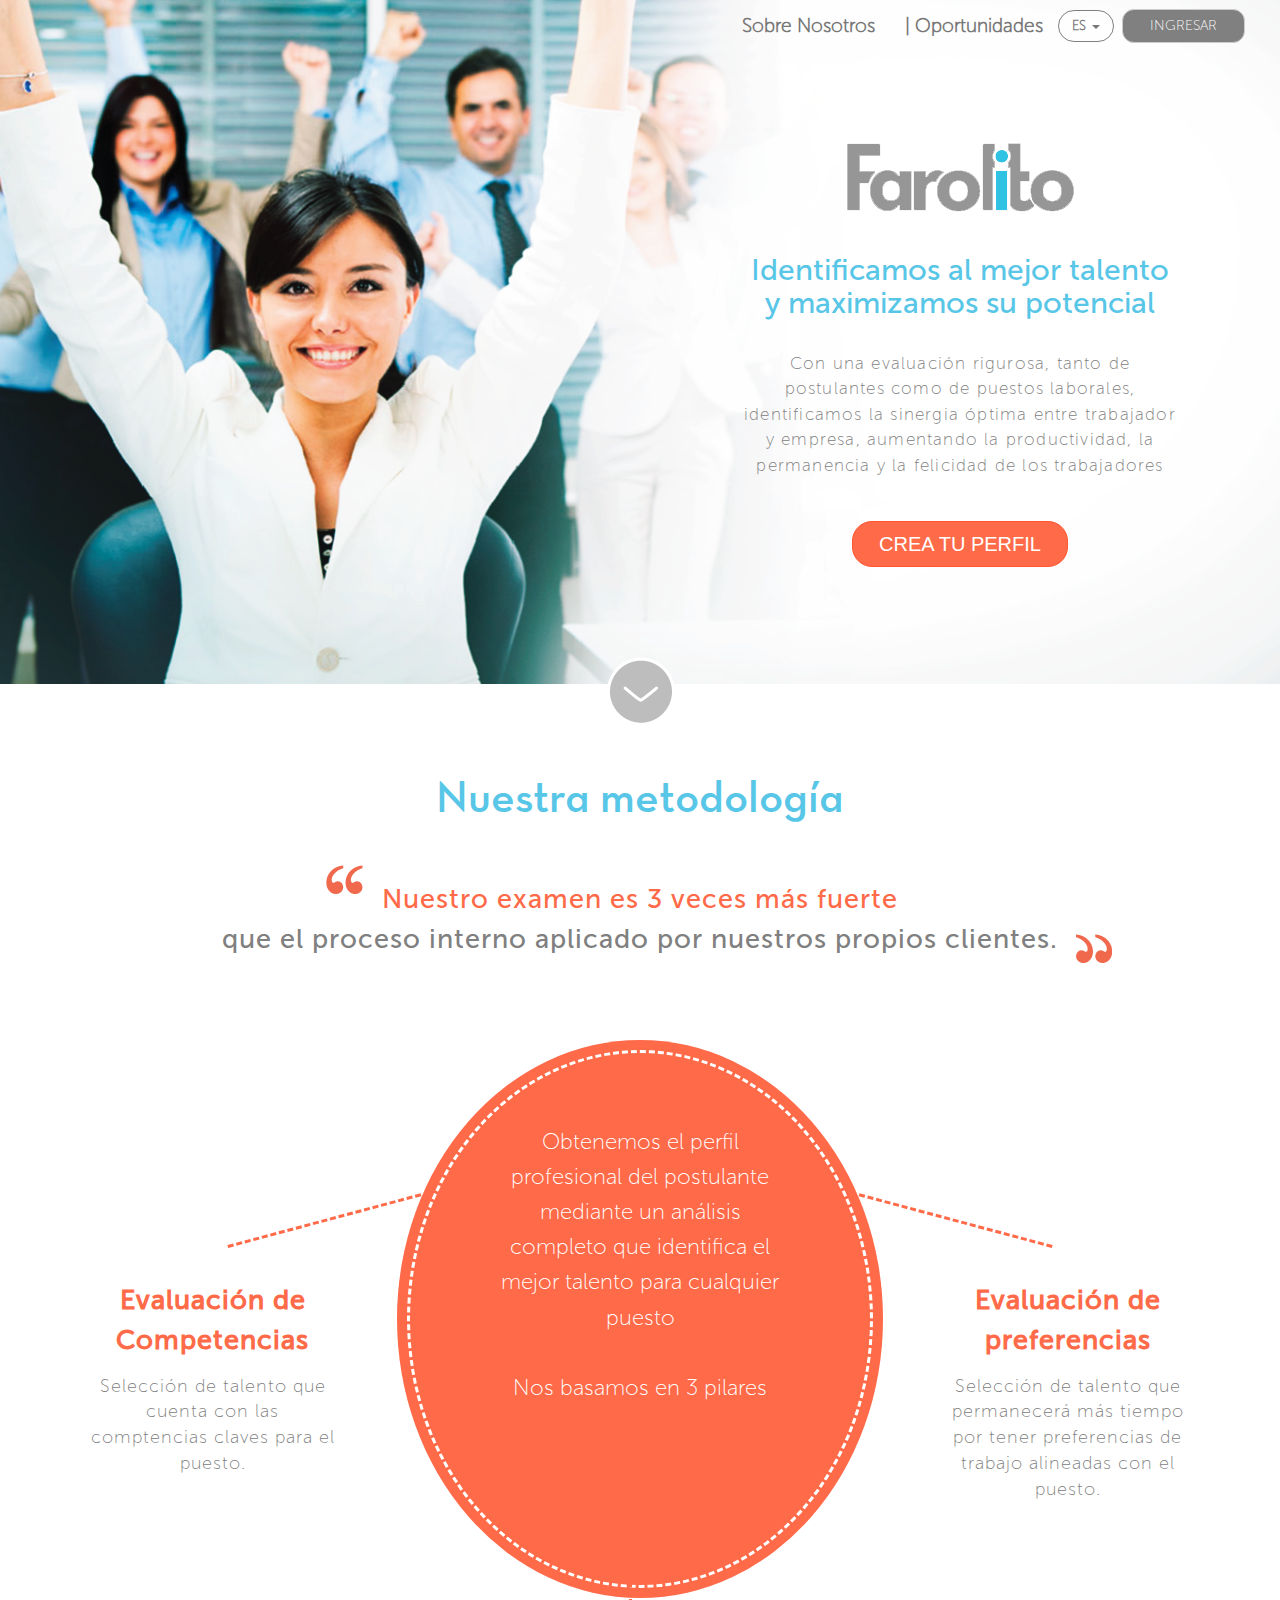
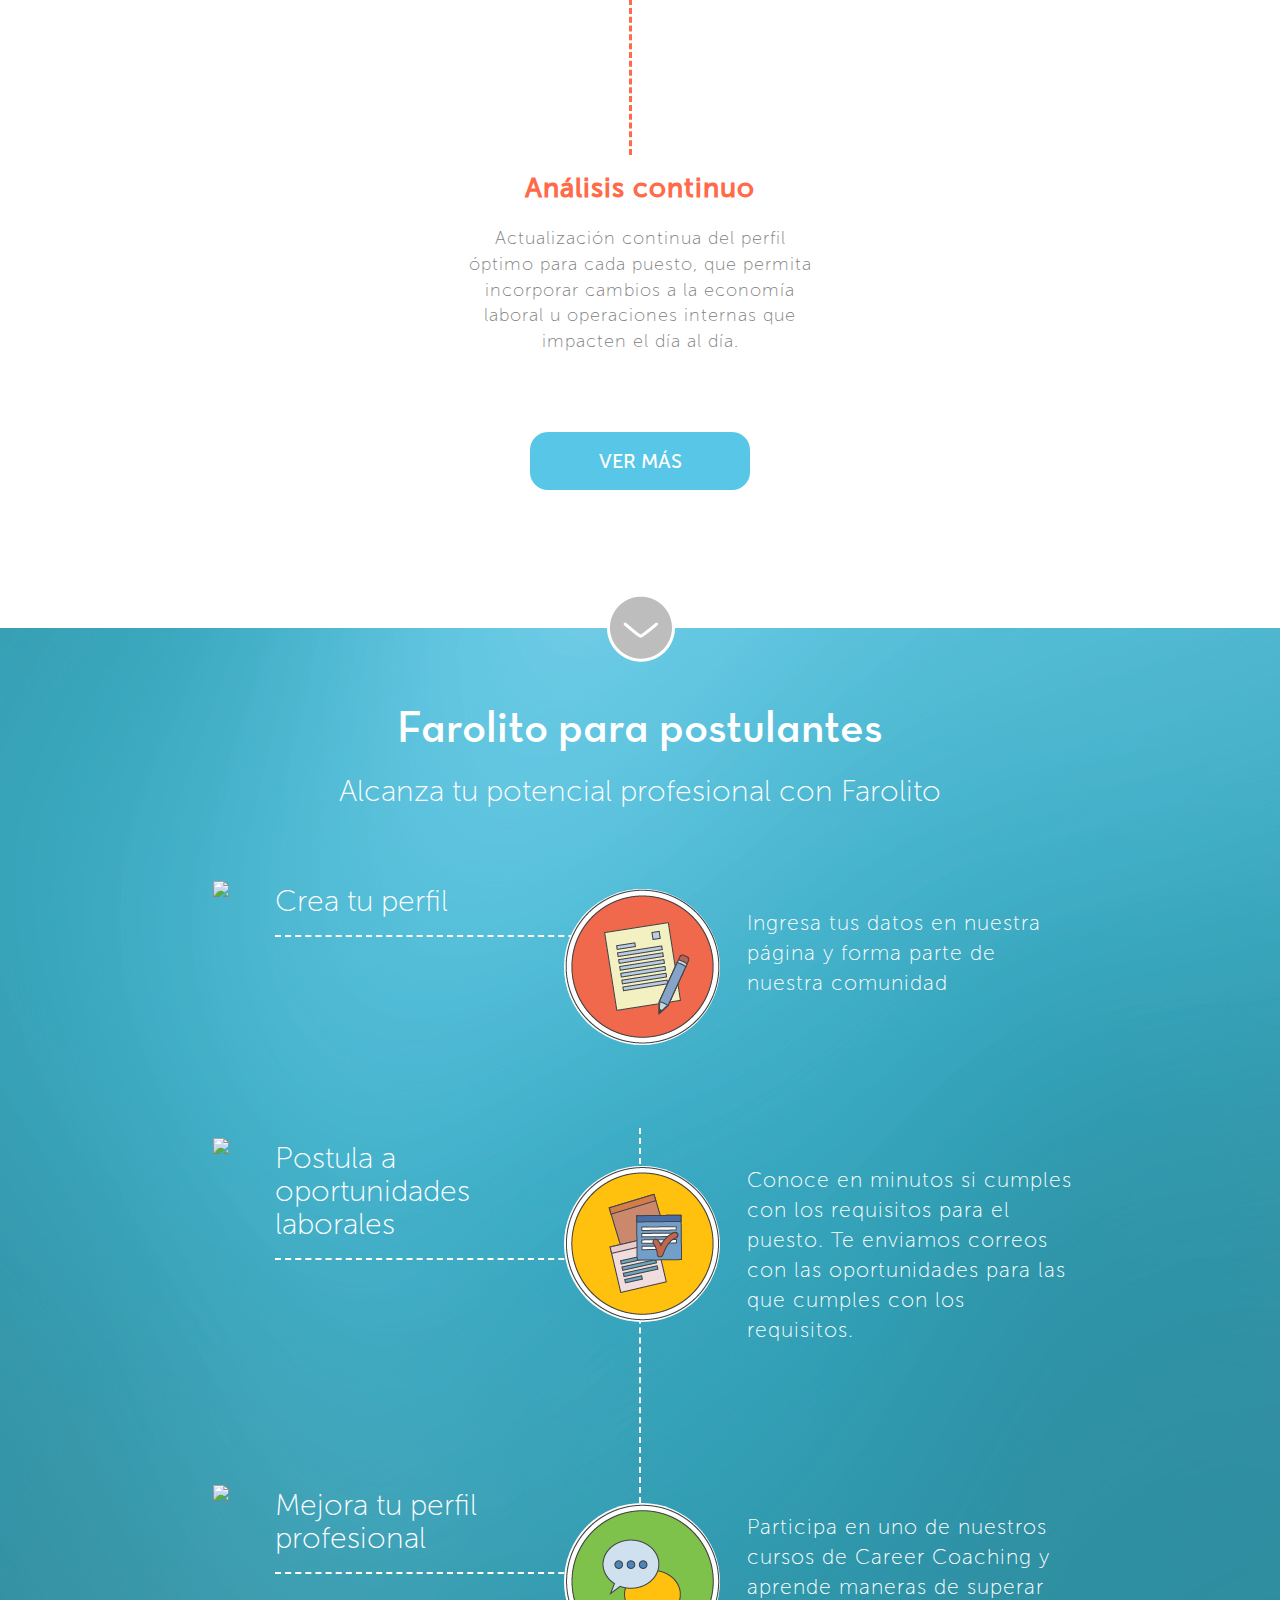
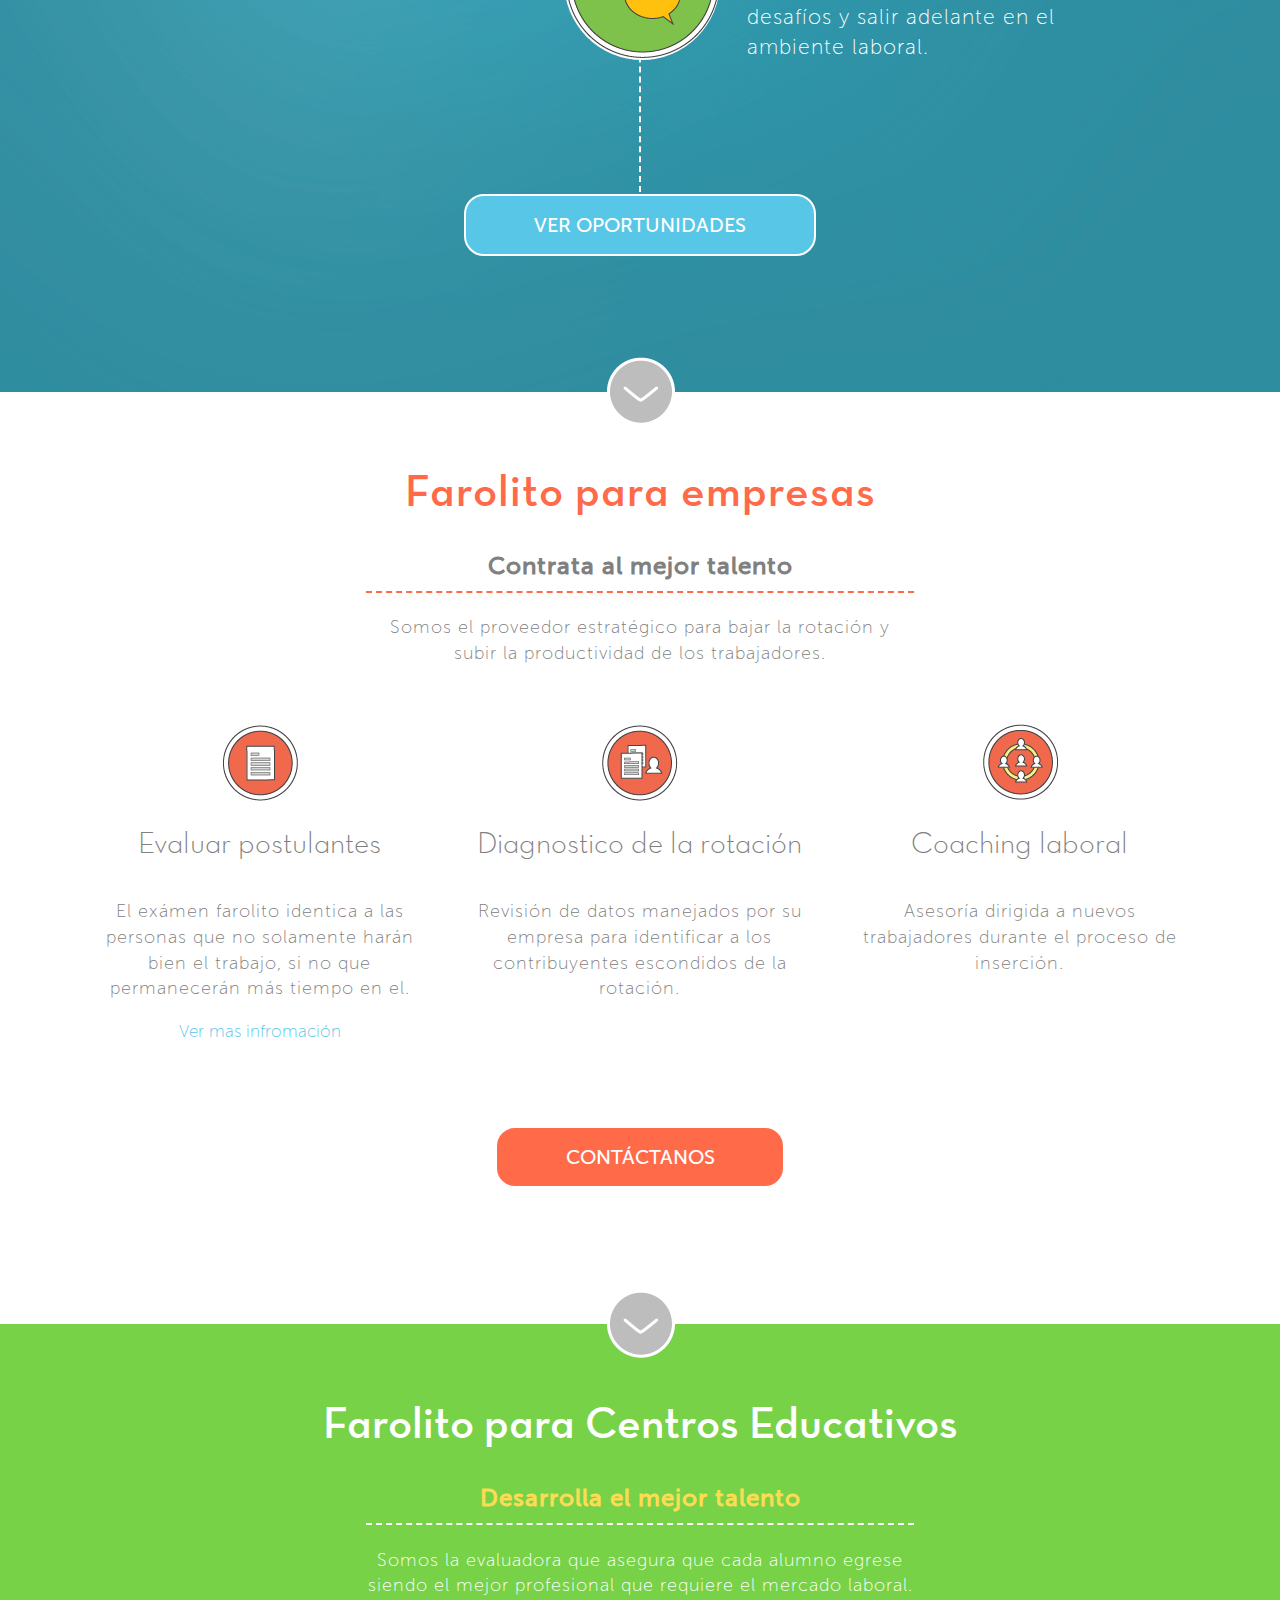
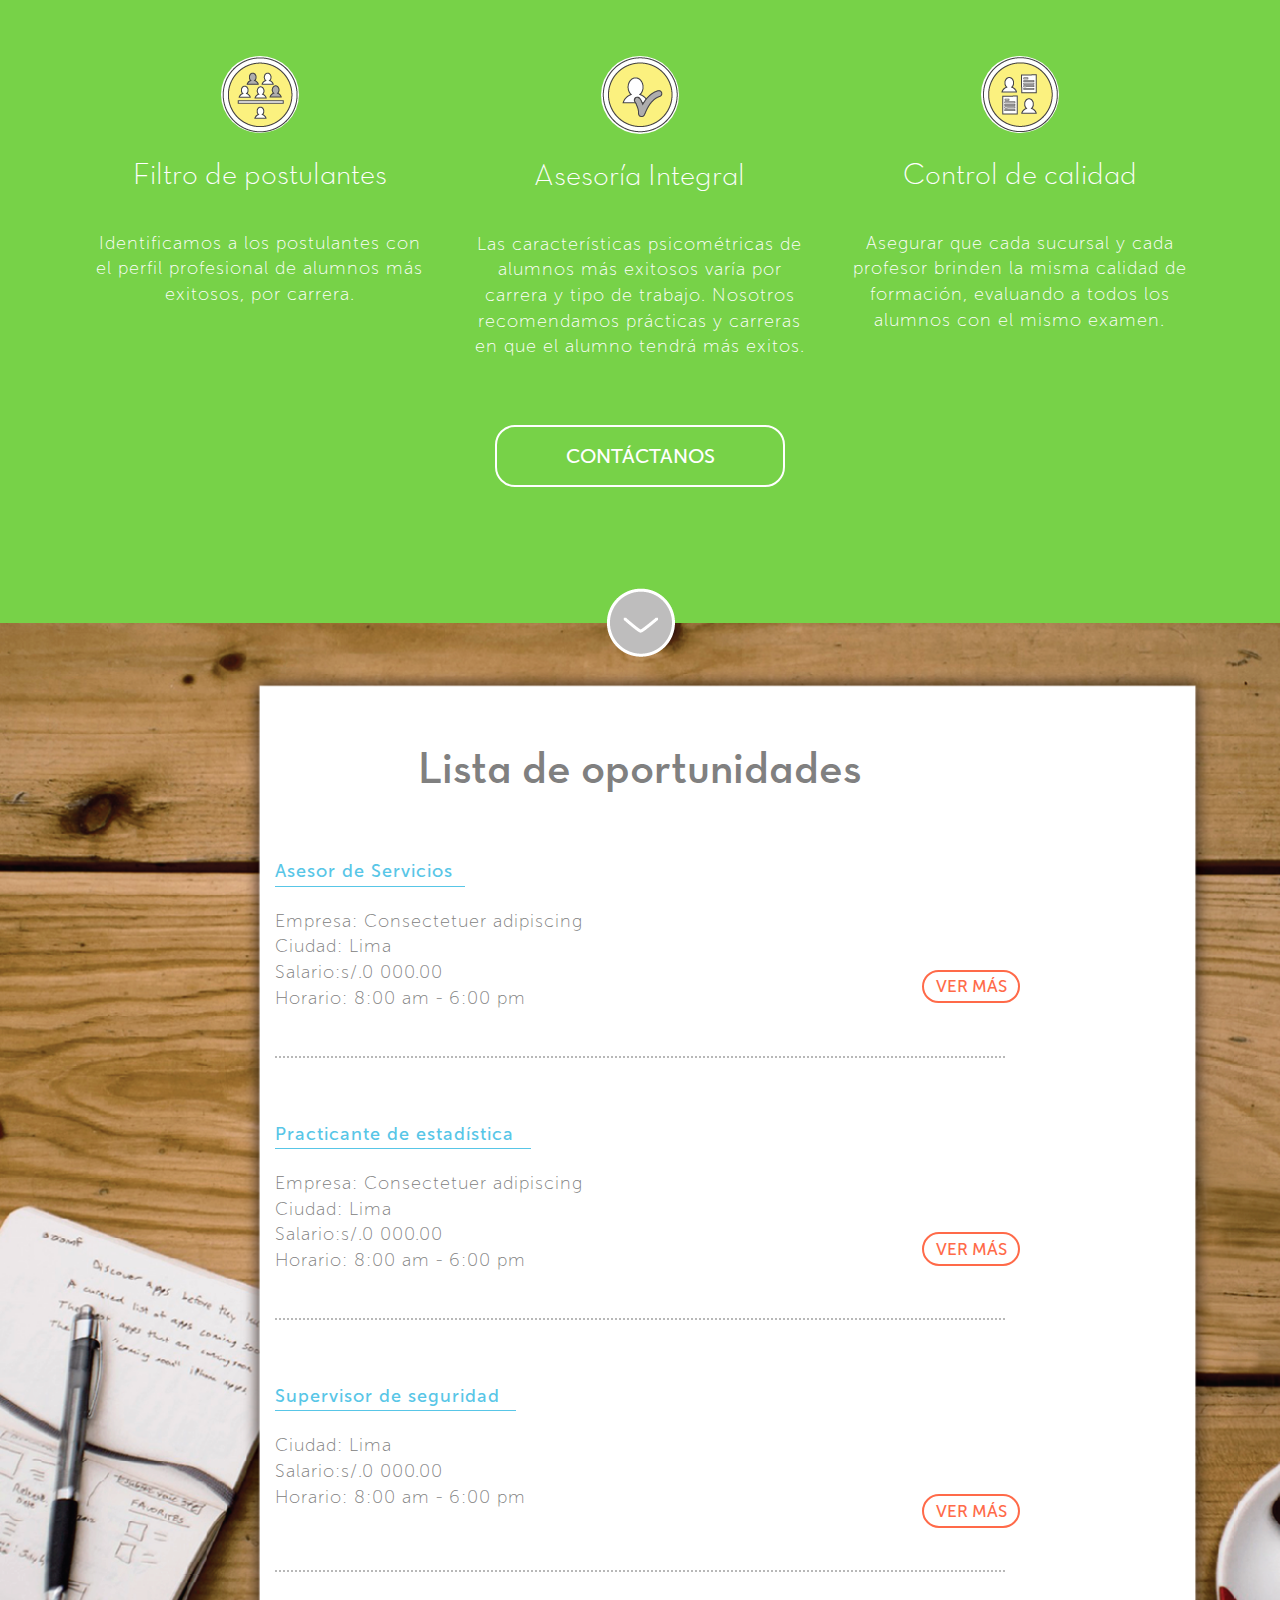
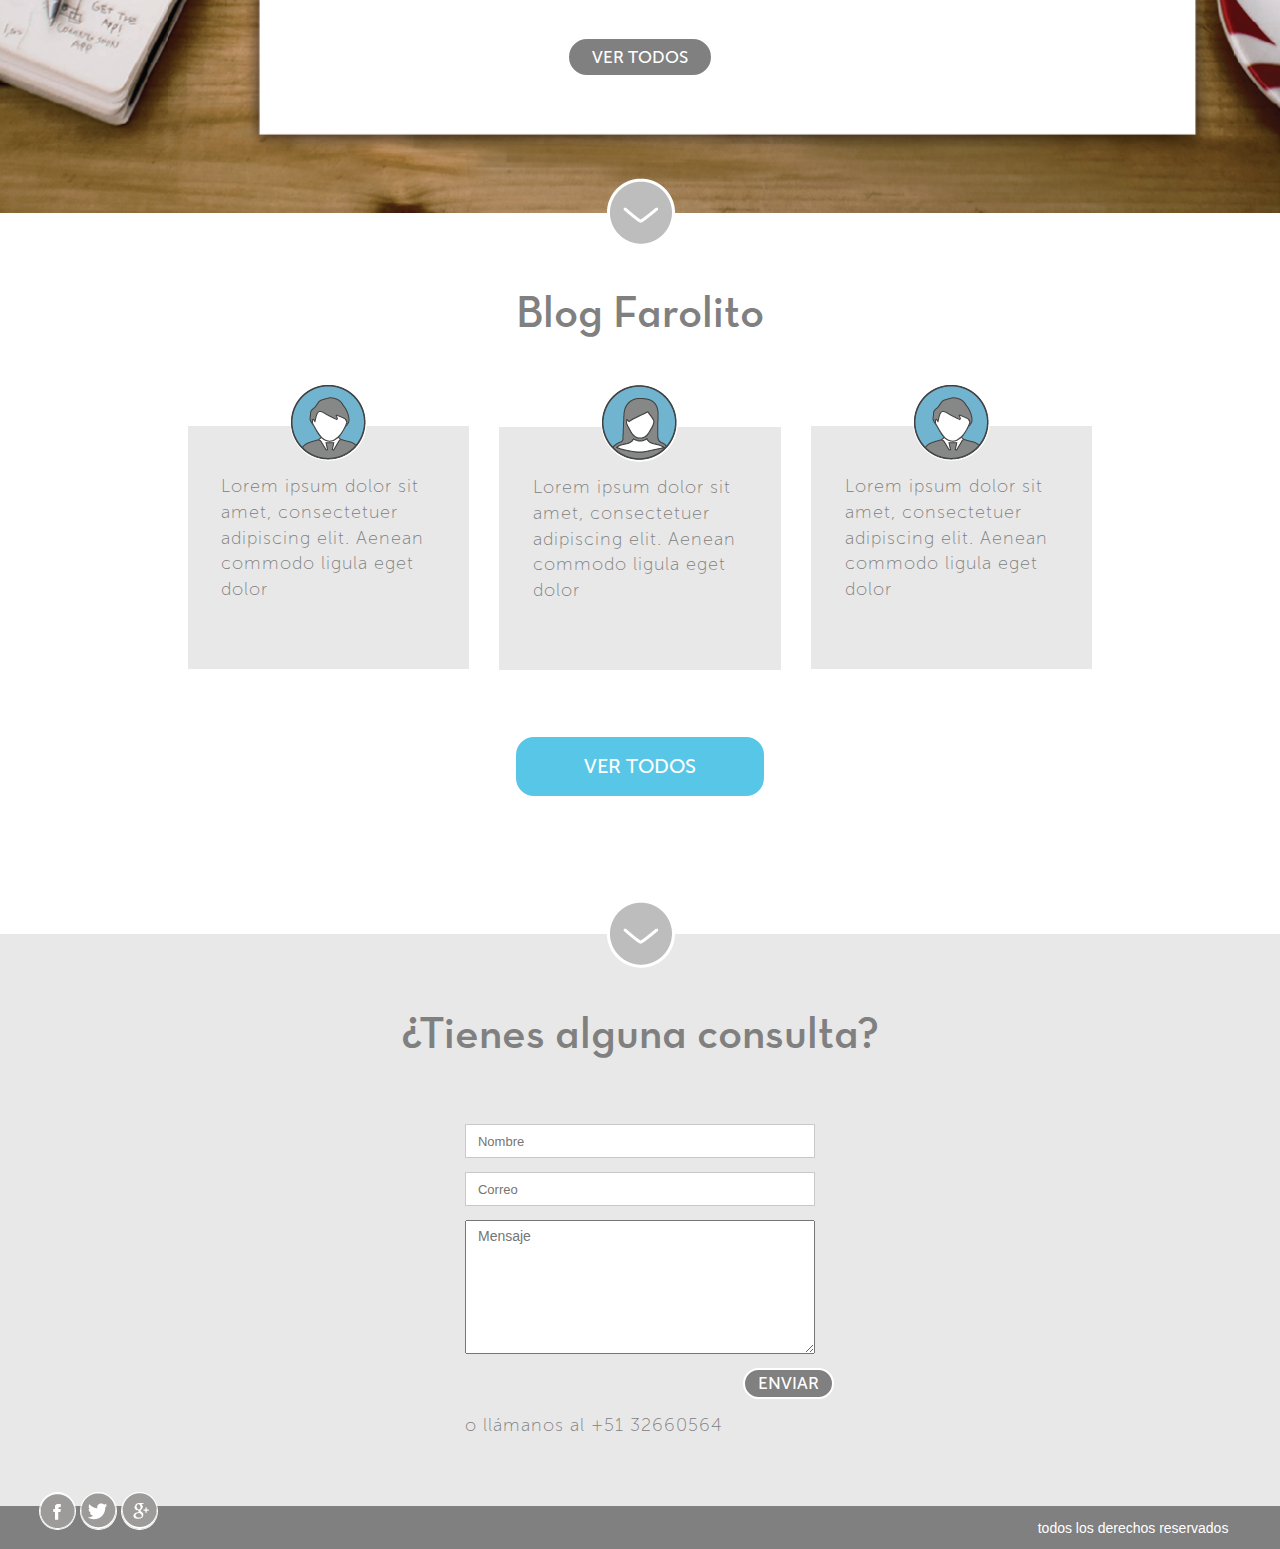
==== commit 5cd9f460: "solucione el responsive del home principal" ====
--- a/index.html
+++ b/index.html
@@ -42,10 +42,12 @@
 				<div class="row">
 					<div class="col-md-6 col-sm-6">
 					</div>
-					<div class="col-md-6 col-sm-6 text-principal text-center">
+					<div class=" text-principal-home col-md-6 col-sm-6 text-principal text-center">
 						<img src="assets/iconos/iconos-20.png">
 						<h2 class="text-lightblue"> Identificamos al mejor talento y maximizamos su potencial</h2>
-						<h4 class="text-gray">Con una evaluación rigurosa, tanto de postulantes como de puestos laborales, identificamos la sinergia óptima entre trabajador y empresa, aumentando la productividad, la permanencia y la felicidad de los trabajadores
+						<h4 class="text-gray hidden-xs">Con una evaluación rigurosa, tanto de postulantes como de puestos laborales, identificamos la sinergia óptima entre trabajador y empresa, aumentando la productividad, la permanencia y la felicidad de los trabajadores
+						</h4>
+						<h4 class="text-gray hidden-sm hidden-md hidden-lg">Con una evaluación rigurosa, identificamos la sinergia óptima entre trabajador y empresa, aumentando la productividad, la permanencia y la felicidad de los trabajadores
 						</h4>
 						<div class="button-principal btn-home">
 							<a href="" class="btn"> CREA TU PERFIL</a>
--- a/stylesheets/main.css
+++ b/stylesheets/main.css
@@ -5806,6 +5806,8 @@
 
 .tercera-col-fp {
   padding: 8% 22% 0 17%; }
+  .tercera-col-fp p {
+    font-size: 21px; }
 
 .linea-verical-fp {
   border-bottom: 2px dashed white;
@@ -5992,7 +5994,8 @@
 .redes {
   margin-left: 4%; }
   .redes img {
-    border-radius: 50%; }
+    border-radius: 50%;
+    border: 1px solid white; }
 
 /*@MEDIA */
 @media screen and (max-width: 480px) {
@@ -6000,6 +6003,9 @@
     background-image: none;
     background-color: aliceblue; }
 
+  .text-principal-home {
+    padding: 0 5%; }
+
   .text-metodologia-center {
     padding: 0;
     border-bottom: 2px dashed #FF6A49;
@@ -6008,11 +6014,17 @@
   .btn-home {
     float: right;
     position: absolute;
-    top: -107px;
-    margin-left: 25%; }
+    top: -100px;
+    margin-left: 56%; }
+    .btn-home a {
+      font-size: 11px !important;
+      padding: 7px 4px !important;
+      border-radius: 8px !important; }
 
   .primera-col-fp {
     text-align: center; }
+    .primera-col-fp p {
+      font-size: 17px; }
 
   .segunda-col-fp h2 {
     text-align: center;
@@ -6030,15 +6042,19 @@
       width: 30%;
       margin: auto;
       text-align: center; }
+  .segunda-col-fp .p {
+    font-size: 17px; }
 
   .tercera-col-fp {
     padding: 0;
     text-align: center;
     padding-top: 35%; }
+    .tercera-col-fp p {
+      font-size: 17px; }
 
   .farolito-empresas h3 {
-    margin: 10% 4% 1%;
-    padding-bottom: 5%; }
+    margin: 10% 4% 1% !important;
+    padding-bottom: 5% !important; }
 
   .fila-icon-empresas h3 {
     color: #FF6A49 !important;
@@ -6047,13 +6063,17 @@
     margin: 0; }
 
   .col-f-empresas {
-    margin-top: 15%; }
+    margin-top: 15%;
+    padding: 1px; }
 
   .farolito-centro-edu h3 {
-    margin: 10% 4% 1%;
-    padding-bottom: 5%; }
+    margin: 10% 4% 1% !important;
+    padding-bottom: 5% !important; }
 
   .fila-icon-edu p {
+    margin: 0; }
+
+  .fila-blog {
     margin: 0; }
 
   .caja-blog {
@@ -6087,7 +6107,27 @@
     float: none;
     text-align: center;
     margin-top: 5%;
-    margin-right: 0; } }
+    margin-right: 0; }
+
+  .home-nosotros {
+    background-image: url(../assets/iconos/img_nosotros-03.png) !important;
+    width: 100%;
+    height: auto; }
+
+  .text-center-nosotros {
+    padding: 2%; }
+
+  .text-center-cita {
+    padding: 0; }
+    .text-center-cita .linea-dashed-cita {
+      margin: 0 2% !important; }
+    .text-center-cita h3 {
+      margin: 6% 0 !important; }
+    .text-center-cita p {
+      padding: 11% 3% !important; }
+
+  .img-fundadores img {
+    width: 50% !important; } }
 .home-nosotros {
   background-image: url(../assets/img/img_nosotros-02.png);
   width: 100%;
@@ -6098,13 +6138,13 @@
 
 .menu-nosotros {
   background-color: #f0fbfd; }
+  .menu-nosotros img {
+    width: 8%;
+    margin: 13px 40px;
+    float: left; }
 
 .menu-fijo {
   margin-top: 6px; }
-
-.collapse img {
-  width: 8%;
-  margin: 13px 40px; }
 
 .text-center-nosotros {
   padding-top: 5%; }
@@ -6115,21 +6155,51 @@
 .fundadores h1 {
   margin-top: 5%; }
 
-.fila-fundadores {
+.fila-img-circular {
   margin-top: 5%; }
-  .fila-fundadores .col-fundadores .img-fundadores img {
+  .fila-img-circular .col-fundadores .img-fundadores img {
     width: 170px;
     border-radius: 50%;
     padding: 2%;
     border: 2px solid grey; }
-  .fila-fundadores .col-fundadores h3 {
+  .fila-img-circular .col-fundadores h3 {
     margin: 0;
     padding: 0;
     margin-top: 5%; }
-  .fila-fundadores .col-fundadores p {
+  .fila-img-circular .col-fundadores p {
     font-weight: 600; }
-  .fila-fundadores .col-fundadores .text-parrafo {
+  .fila-img-circular .col-fundadores .text-parrafo {
     font-weight: 100;
     padding: 5% 9%; }
 
+/*SECCI├ôN ASESORES*/
+.asesores h1 {
+  padding-top: 6%;
+  border-top: 2px dashed grey;
+  margin-top: 6%; }
+
+/*SECCI├ôN TEST*/
+.test-fila {
+  padding-bottom: 5%; }
+
+/*SECCI├ôN CITAS*/
+.citas {
+  background-color: #FF6A49; }
+  .citas .img-citas {
+    padding-top: 10%;
+    margin-bottom: 5%; }
+
+.fila-cita {
+  margin-top: 5%; }
+
+.text-center-cita h3 {
+  margin: 3%;
+  padding: 0; }
+.text-center-cita p {
+  margin: 7% 0 15%; }
+
+.linea-dashed-cita {
+  border-top: 2px dashed white;
+  margin: 0 25%; }
+
 /*# sourceMappingURL=main.css.map */
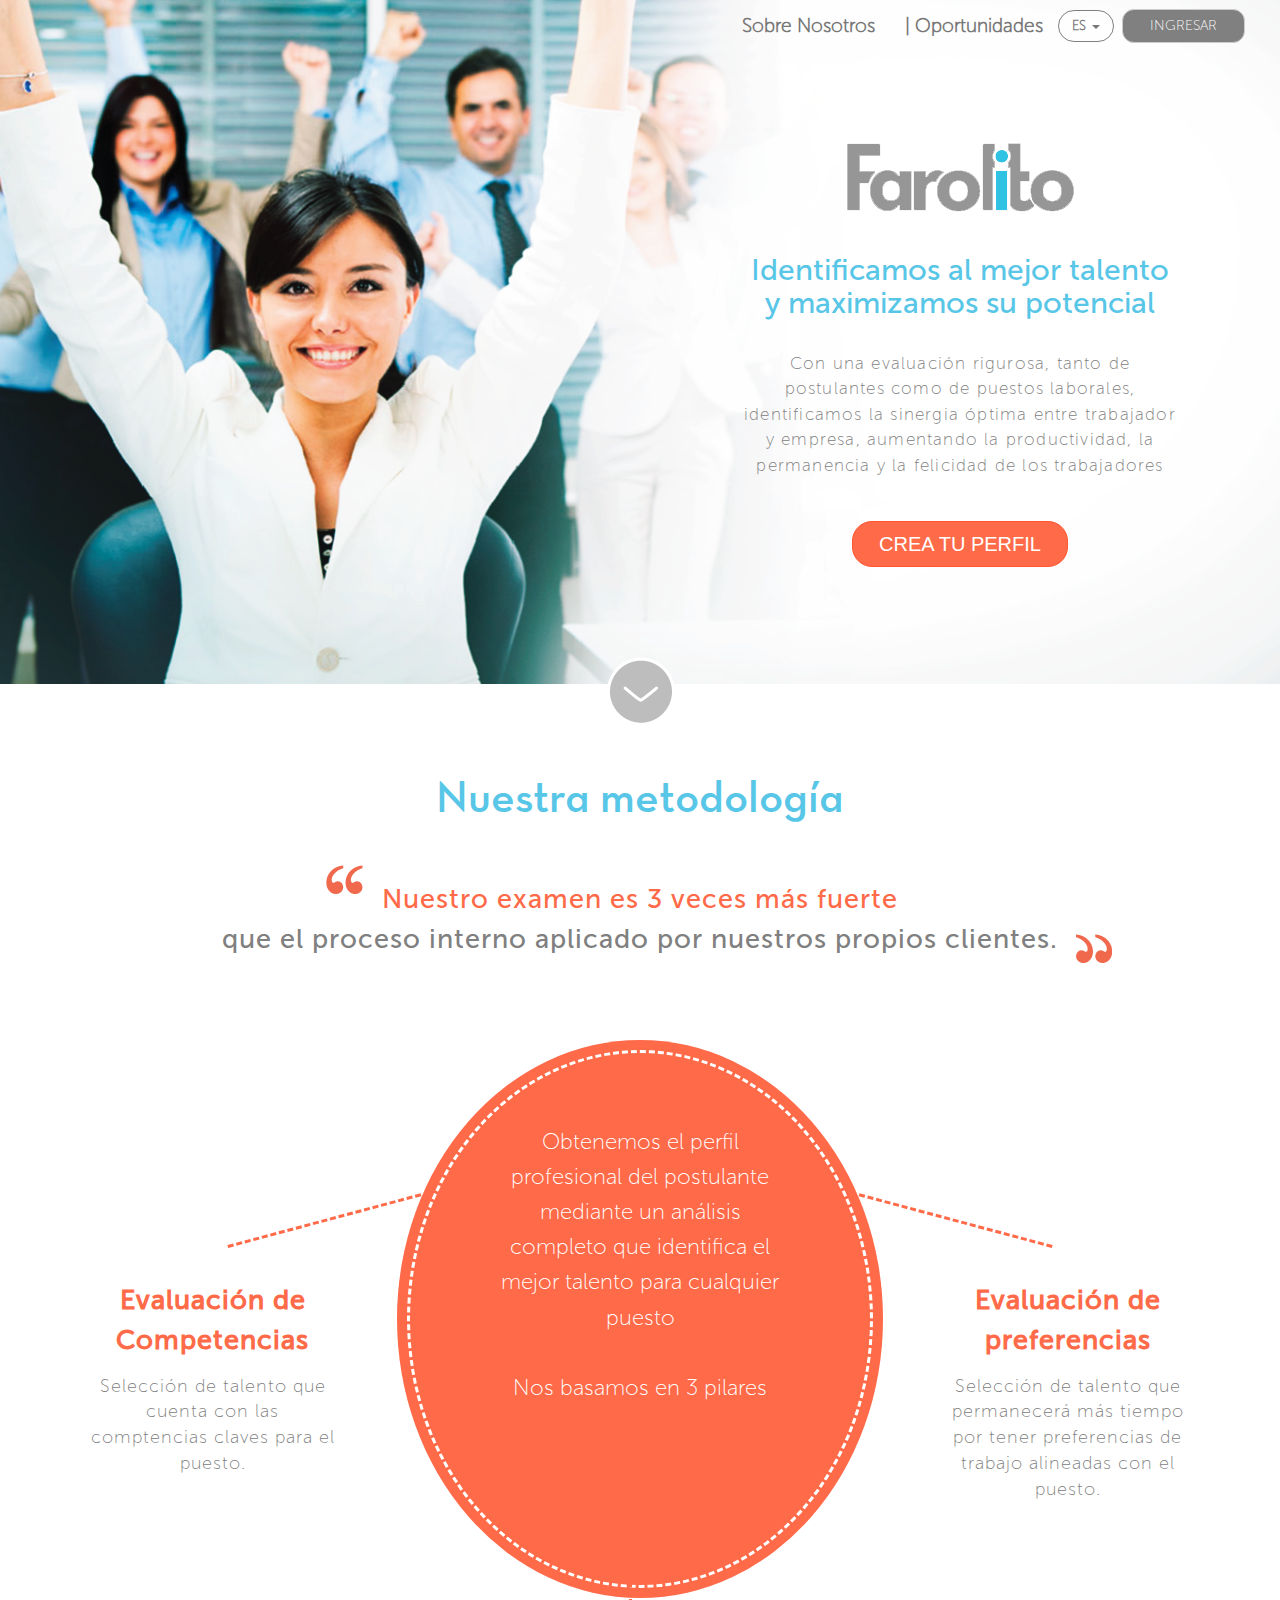
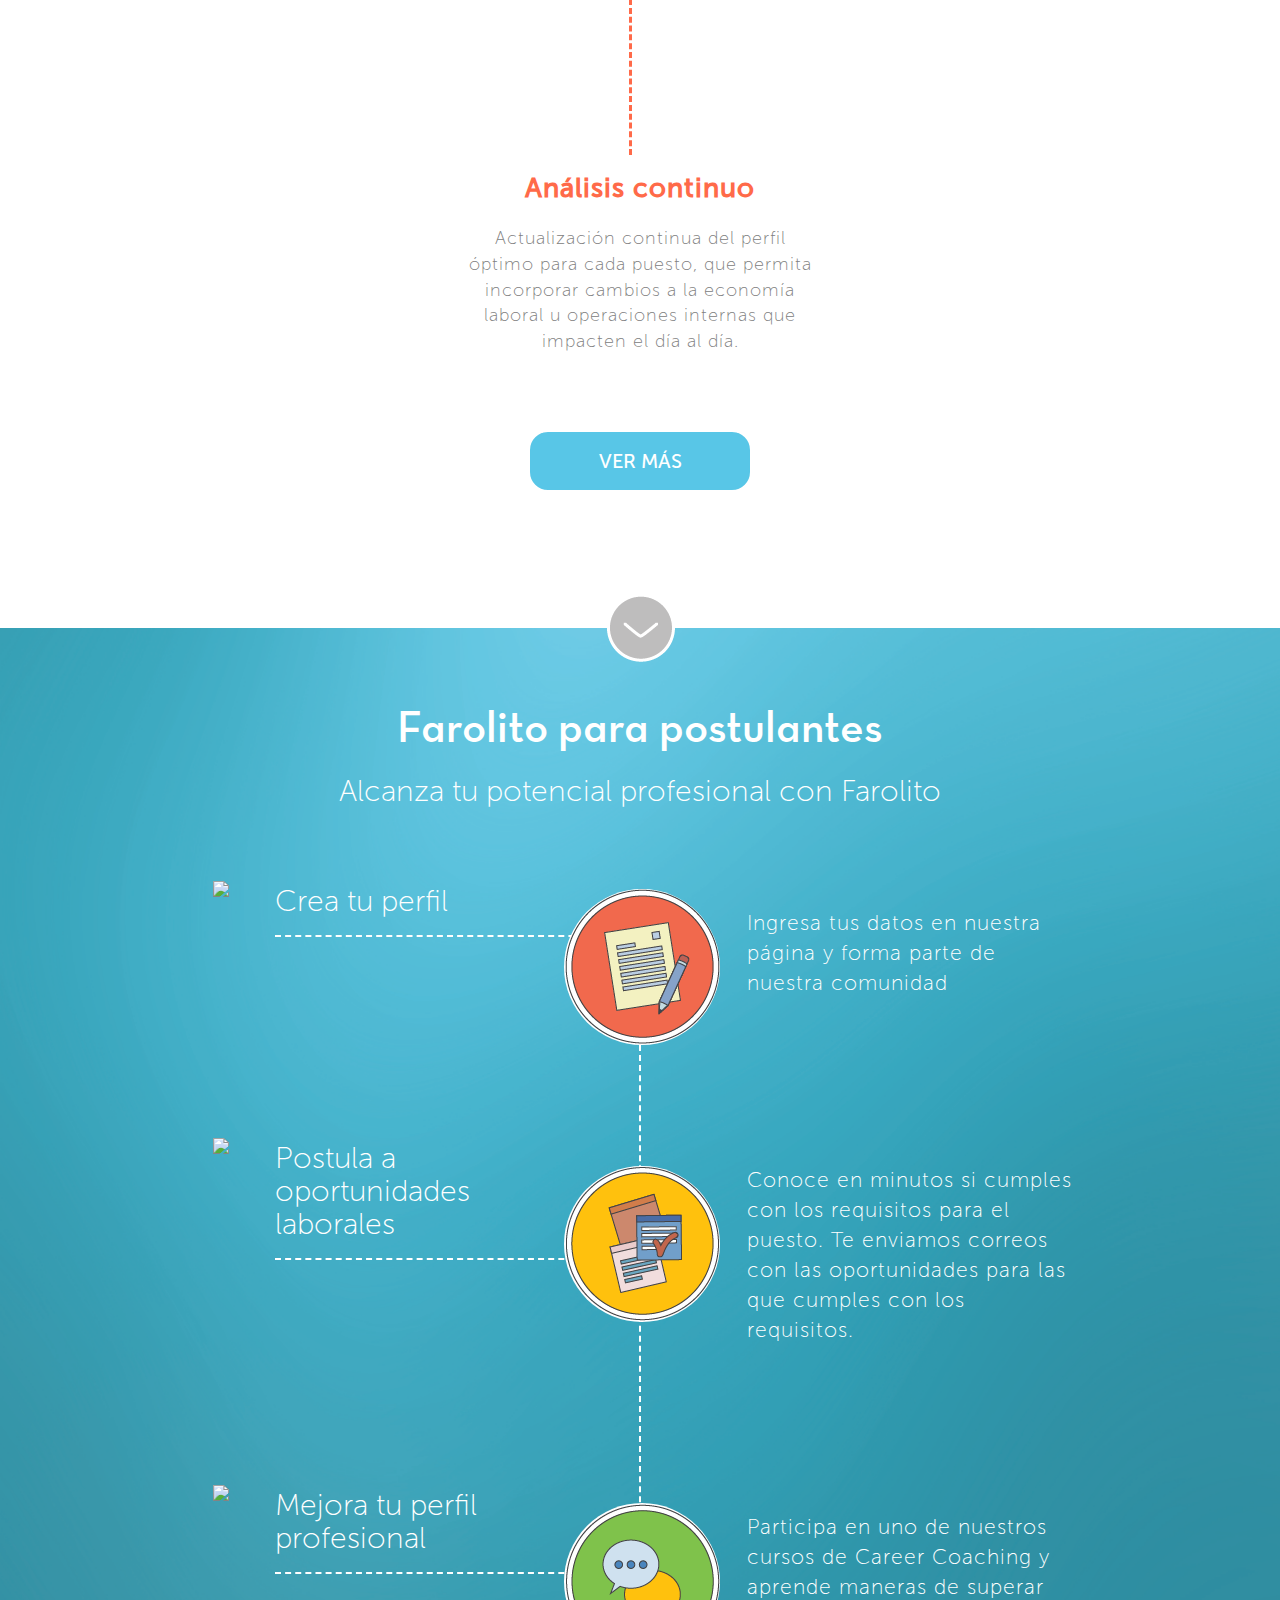
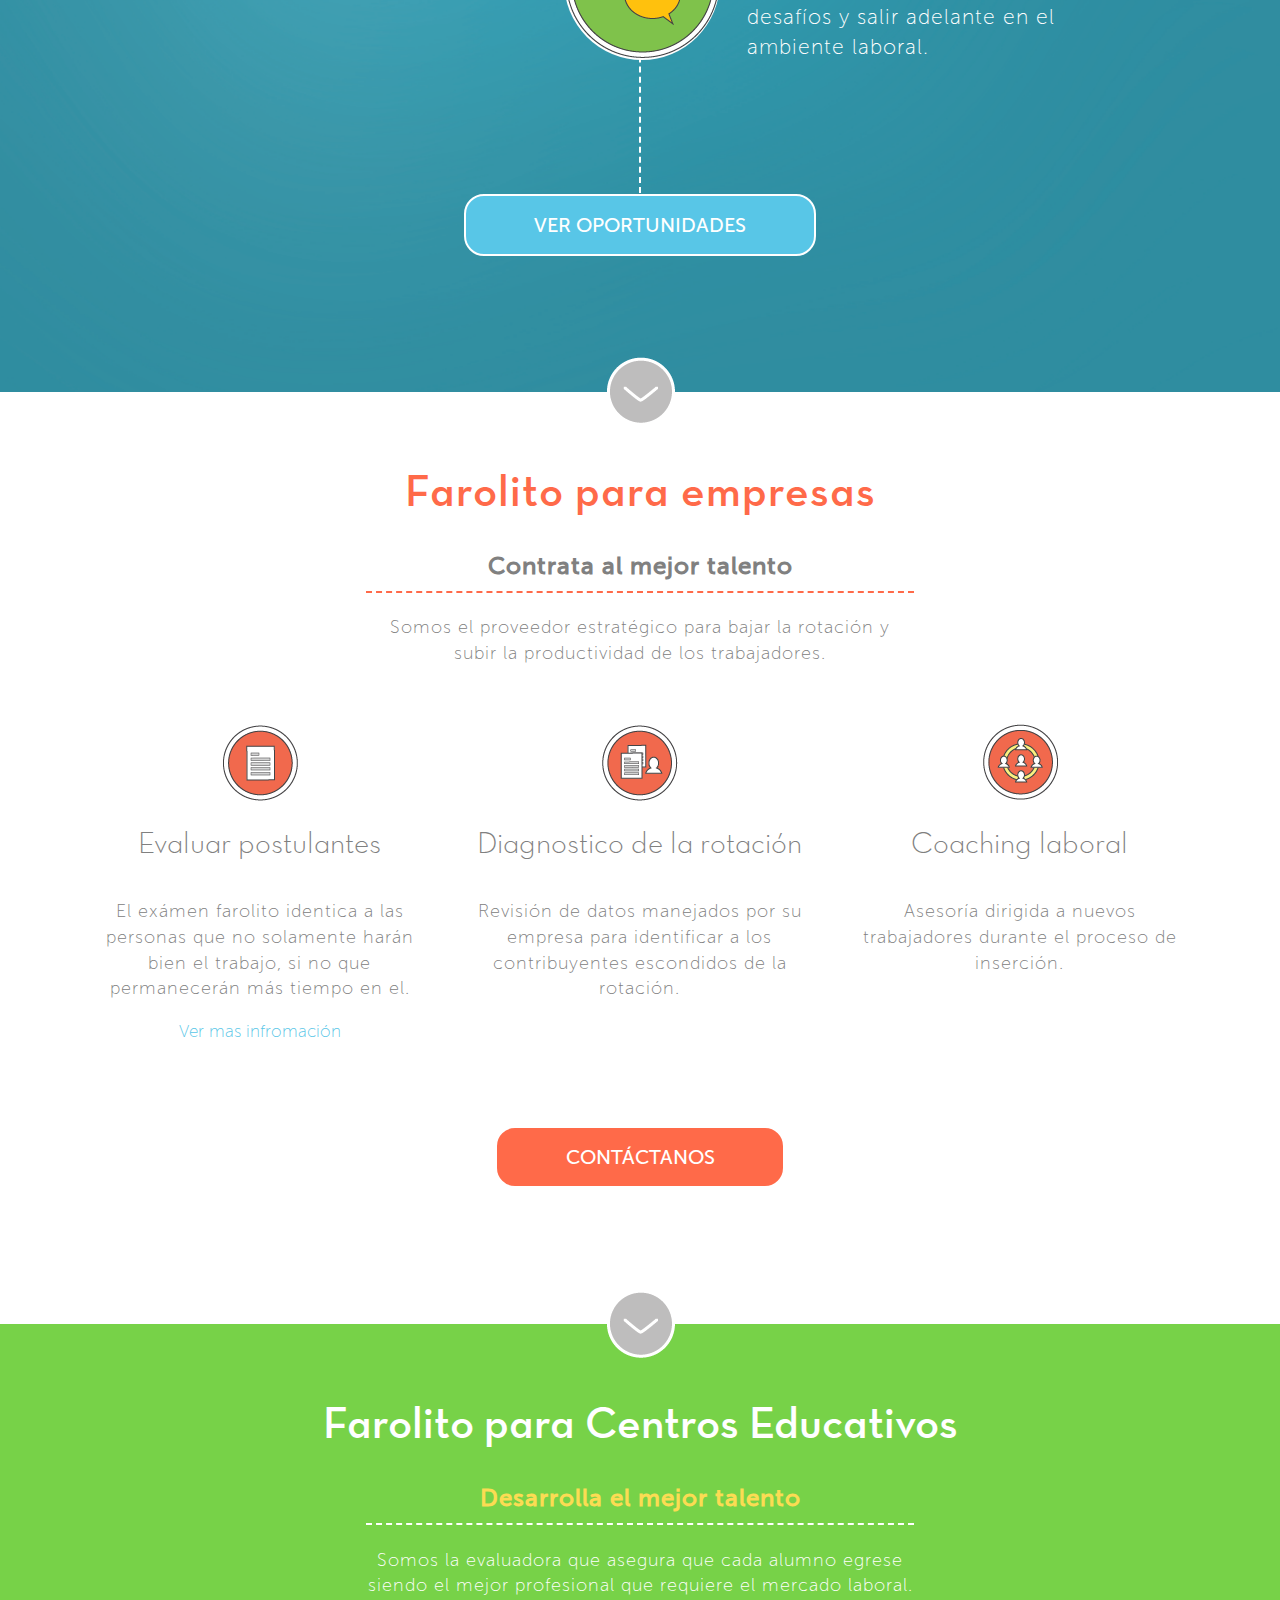
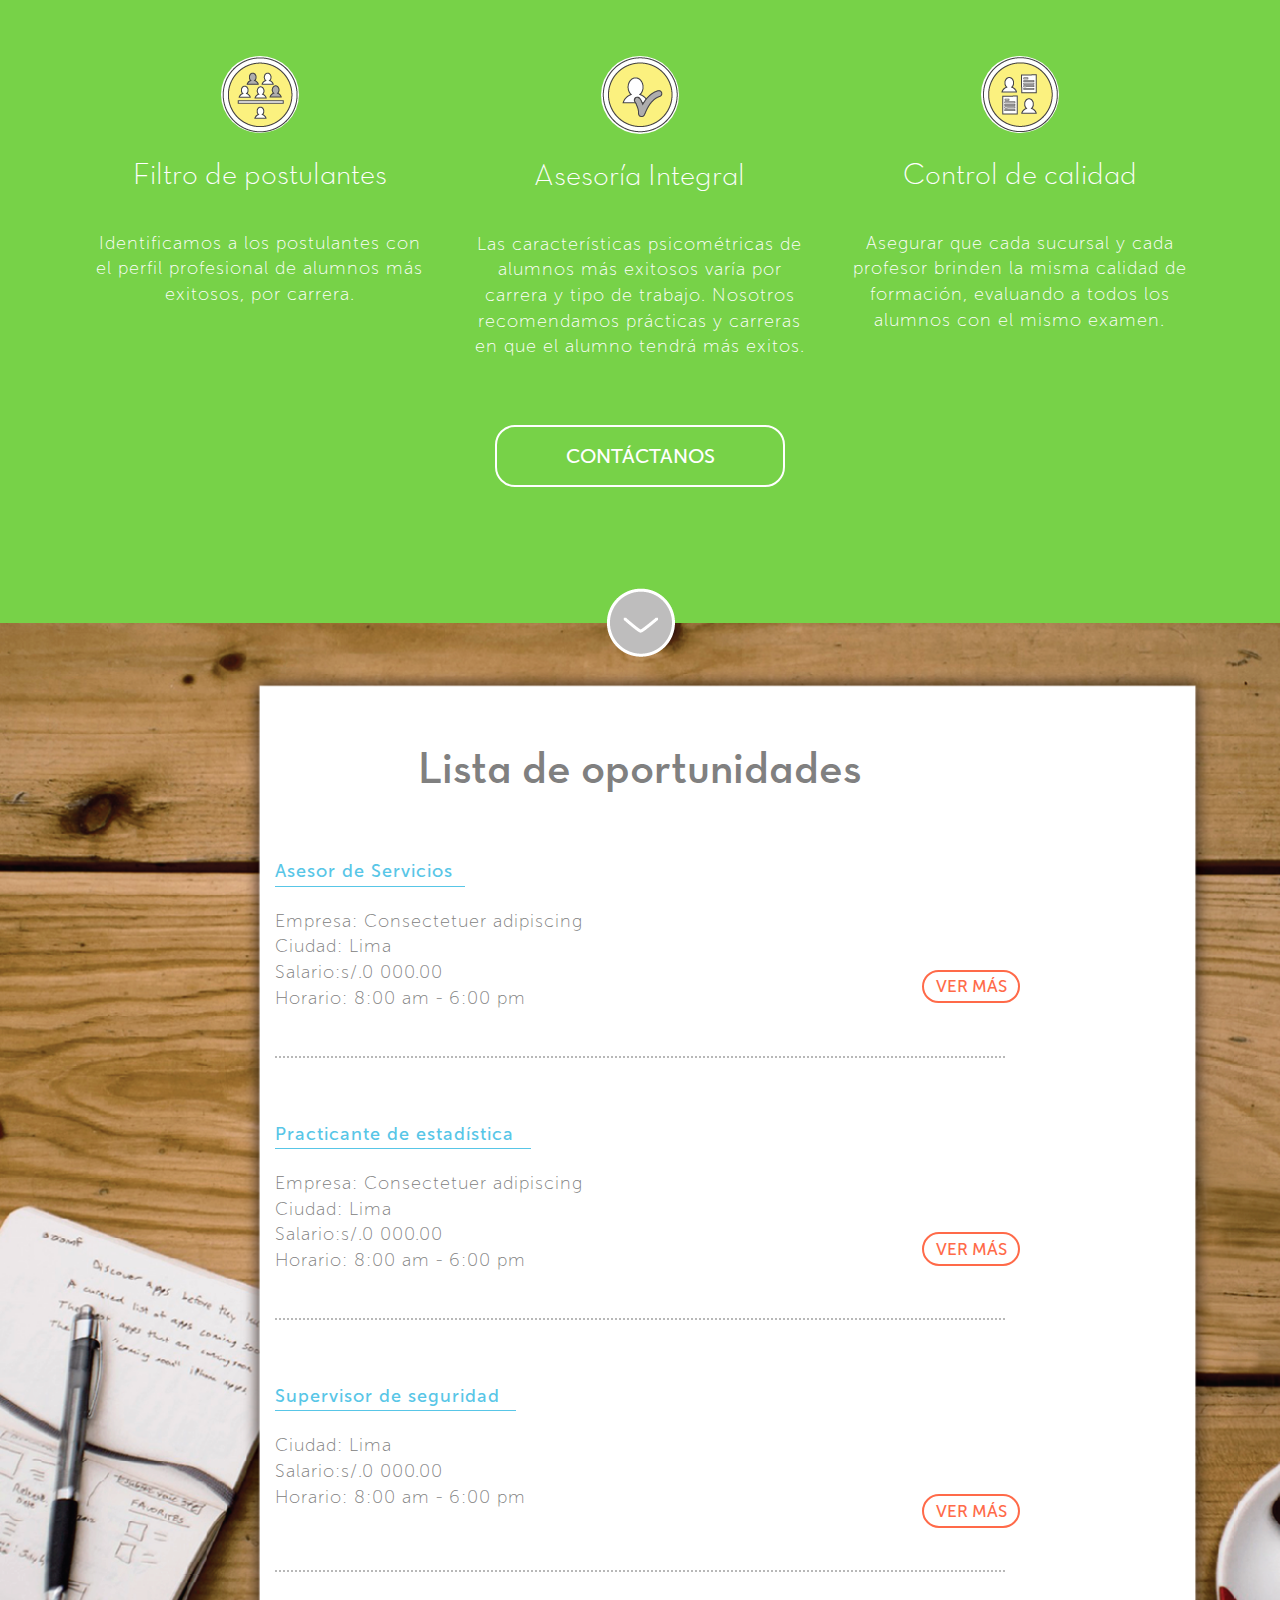
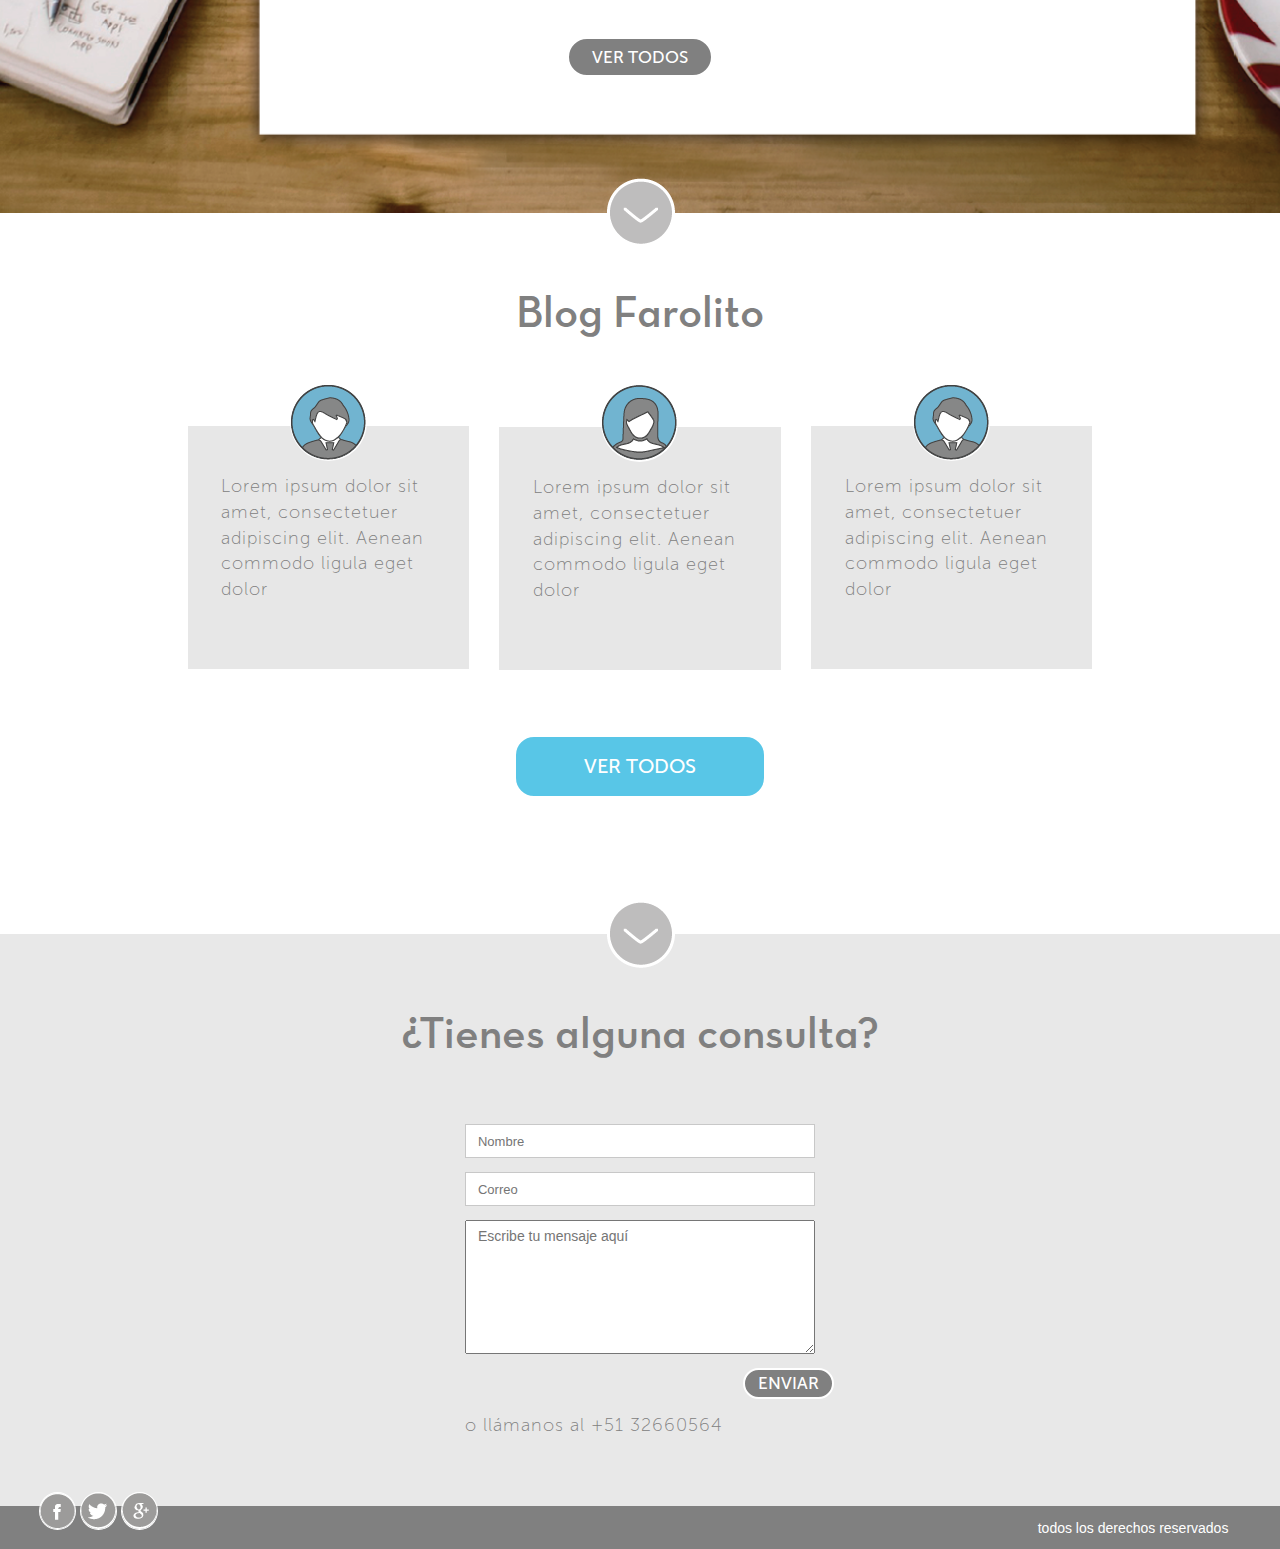
==== commit a2c4160f: "creación del home de la secciòn blog" ====
--- a/index.html
+++ b/index.html
@@ -205,7 +205,7 @@
 								<p class="text-white size-p">Participa en uno de nuestros cursos de Career Coaching y aprende maneras de superar desafíos y salir adelante en el ambiente laboral.</p>
 							</div>
 						</div>
-						<div class="linea-verical-fp hidden-xs">
+						<div class="linea-vertical-fp hidden-xs">
 						</div>
 					</div>
 					<div class="btn-principal-home hidden-xs">
@@ -391,8 +391,10 @@
 								<img src="assets/iconos/iconos-22.png">
 							</div>
 							<div class="caja-blog">
-								<p class=" text-blog size-p text-grey "> Lorem ipsum dolor sit amet, consectetuer adipiscing elit. Aenean commodo ligula eget dolor
-								</p>
+								<a href="blog.html">
+									<p class=" text-blog size-p text-grey "> Lorem ipsum dolor sit amet, consectetuer adipiscing elit. Aenean commodo ligula eget dolor
+									</p>
+								</a>	
 							</div>
 						</div>
 						<div class="col-sm-4">
@@ -400,8 +402,10 @@
 								<img src="assets/iconos/iconos-23.png">
 							</div>
 							<div class="caja-blog">
-								<p class="text-blog size-p text-grey "> Lorem ipsum dolor sit amet, consectetuer adipiscing elit. Aenean commodo ligula eget dolor
-								</p>
+								<a href="blog.html">
+									<p class=" text-blog size-p text-grey "> Lorem ipsum dolor sit amet, consectetuer adipiscing elit. Aenean commodo ligula eget dolor
+									</p>
+								</a>	
 							</div>
 						</div>
 						<div class="col-sm-4">
@@ -409,8 +413,10 @@
 								<img src="assets/iconos/iconos-22.png">
 							</div>
 							<div class="caja-blog">
-								<p class="text-blog size-p text-grey "> Lorem ipsum dolor sit amet, consectetuer adipiscing elit. Aenean commodo ligula eget dolor
-								</p>
+								<a href="blog.html">
+									<p class=" text-blog size-p text-grey "> Lorem ipsum dolor sit amet, consectetuer adipiscing elit. Aenean commodo ligula eget dolor
+									</p>
+								</a>	
 							</div>
 						</div>
 					</div>
@@ -435,11 +441,14 @@
 							  <div class="grupo-formulario columna">
 							    <input type="text" class="estilo-nombre" placeholder="Nombre" required=""> 
 							  </div>
-							  <div class="grupo-formulario columna">
+							  <div class="grupo-formulario columna hidden-xs">
 							    <input type="text" class="estilo-nombre" placeholder="Correo"  required=""> 
 							  </div>
+							  <div class="grupo-formulario columna hidden-sm hidden-md hidden-lg">
+							    <input type="text" class="estilo-nombre" placeholder="Correo Electrónico"  required=""> 
+							  </div>
 							  <div class="grupo-formulario columna">
-									<textarea placeholder="Mensaje" cols="47" rows="6"></textarea>
+									<textarea placeholder="Escribe tu mensaje aquí" cols="47" rows="6"></textarea>
 							  </div> 
 								<div class="btn-principal-home btn-consulta">
 										<a href="" class="btn btn-grey"> ENVIAR </a>
--- a/stylesheets/main.css
+++ b/stylesheets/main.css
@@ -5573,6 +5573,9 @@
   margin-top: 9px;
   font-size: 13px; }
 
+.navbar-toggle {
+  border-color: aliceblue !important; }
+
 .row {
   margin: 0; }
 
@@ -5809,13 +5812,14 @@
   .tercera-col-fp p {
     font-size: 21px; }
 
-.linea-verical-fp {
+.linea-vertical-fp {
   border-bottom: 2px dashed white;
   transform: rotate(90deg);
   position: relative;
   z-index: 1;
-  width: 60%;
-  margin-left: 20%; }
+  width: 70%;
+  margin-left: 15%;
+  margin-top: -4%; }
 
 /*SECCI├ôN FAROLITO EMPRESAS*/
 .farolito-empresas h1 {
@@ -5921,15 +5925,17 @@
     .fila-blog .img-blog img {
       border-radius: 50%; }
   .fila-blog .caja-blog {
-    background-color: #E8E8E8;
+    background-color: #E7E7E7;
     width: 100%;
     height: 27%; }
     .fila-blog .caja-blog .text-blog {
       padding: 17% 6% 6% 12%;
       margin: 0; }
+    .fila-blog .caja-blog a {
+      text-decoration: none; }
   .fila-blog .caja-blog:hover {
     transition: 0.5s;
-    background-color: #FAD710;
+    background-color: #ffc200;
     width: 100%;
     height: 27%; }
     .fila-blog .caja-blog:hover .text-blog {
@@ -6107,27 +6113,13 @@
     float: none;
     text-align: center;
     margin-top: 5%;
-    margin-right: 0; }
-
-  .home-nosotros {
-    background-image: url(../assets/iconos/img_nosotros-03.png) !important;
-    width: 100%;
-    height: auto; }
-
-  .text-center-nosotros {
-    padding: 2%; }
-
-  .text-center-cita {
-    padding: 0; }
-    .text-center-cita .linea-dashed-cita {
-      margin: 0 2% !important; }
-    .text-center-cita h3 {
-      margin: 6% 0 !important; }
-    .text-center-cita p {
-      padding: 11% 3% !important; }
-
-  .img-fundadores img {
-    width: 50% !important; } }
+    margin-right: 0; } }
+.icon-farolito-movil {
+  width: 25%;
+  top: 17px;
+  position: absolute;
+  margin-left: 30%; }
+
 .home-nosotros {
   background-image: url(../assets/img/img_nosotros-02.png);
   width: 100%;
@@ -6202,4 +6194,112 @@
   border-top: 2px dashed white;
   margin: 0 25%; }
 
+@media screen and (max-width: 480px) {
+  .home-nosotros {
+    background-image: url(../assets/iconos/img_nosotros-03.png) !important;
+    width: 100%;
+    height: auto; }
+
+  .btn-nosotros {
+    top: 1px !important;
+    margin-left: 63%; }
+
+  .text-center-nosotros {
+    padding: 4%; }
+    .text-center-nosotros h1 {
+      font-size: 40px; }
+    .text-center-nosotros h3 {
+      font-size: 19px;
+      padding: 6%; }
+
+  .fundadores h1 {
+    font-size: 40px; }
+
+  .col-fundadores h3 {
+    font-weight: 600; }
+
+  .text-center-cita {
+    padding: 0; }
+    .text-center-cita .linea-dashed-cita {
+      margin: 0 2% !important; }
+    .text-center-cita h3 {
+      margin: 6% 0 !important; }
+    .text-center-cita p {
+      padding: 11% 3% !important; }
+
+  .img-fundadores img {
+    width: 50% !important; }
+
+  .button-principal a {
+    background-color: #FF6A49;
+    border-color: #ff5530; } }
+.content-blog h1 {
+  font-family: "NeutraText-LightAlt";
+  font-weight: 600;
+  letter-spacing: 1px;
+  font-size: 40px; }
+
+.conten-center-blog {
+  margin-top: 5%;
+  padding-left: 8%; }
+  .conten-center-blog span {
+    font-family: "MuseoSans"; }
+  .conten-center-blog .img-text .img-blog {
+    float: left; }
+    .conten-center-blog .img-text .img-blog img {
+      width: 85%; }
+  .conten-center-blog .img-text h3 {
+    margin: 9% 0 0 15%;
+    padding: 0; }
+  .conten-center-blog .img-text p {
+    font-weight: 600;
+    margin: 0 15% 0; }
+
+.text-p-blog {
+  margin: 10% 0; }
+  .text-p-blog p {
+    line-height: 1.5; }
+
+.text-yellow {
+  color: #ffc200; }
+
+.p-absolute {
+  position: absolute; }
+
+.conten-rigth-blog {
+  margin-top: 5%; }
+  .conten-rigth-blog p {
+    font-size: 18px;
+    font-family: "MuseoSans";
+    letter-spacing: 1px;
+    font-weight: 600; }
+
+.fila-ridth-blog {
+  margin-bottom: 25%; }
+
+.caja-text-blog {
+  margin-top: 10%; }
+  .caja-text-blog .img-blog {
+    text-align: center;
+    position: relative;
+    top: 35px; }
+    .caja-text-blog .img-blog img {
+      border-radius: 50%;
+      width: 25%; }
+  .caja-text-blog .caja-blog {
+    background-color: #E7E7E7;
+    width: 100%; }
+    .caja-text-blog .caja-blog .text-blog {
+      padding: 10% 12% 15%;
+      margin: 0; }
+  .caja-text-blog li {
+    list-style: none;
+    border-bottom: 1px solid #C4C4C4;
+    padding: 2px 0; }
+
+.text-caja-blog {
+  padding: 25% 6% 20% 10%;
+  margin: 0;
+  font-size: 16px !important; }
+
 /*# sourceMappingURL=main.css.map */
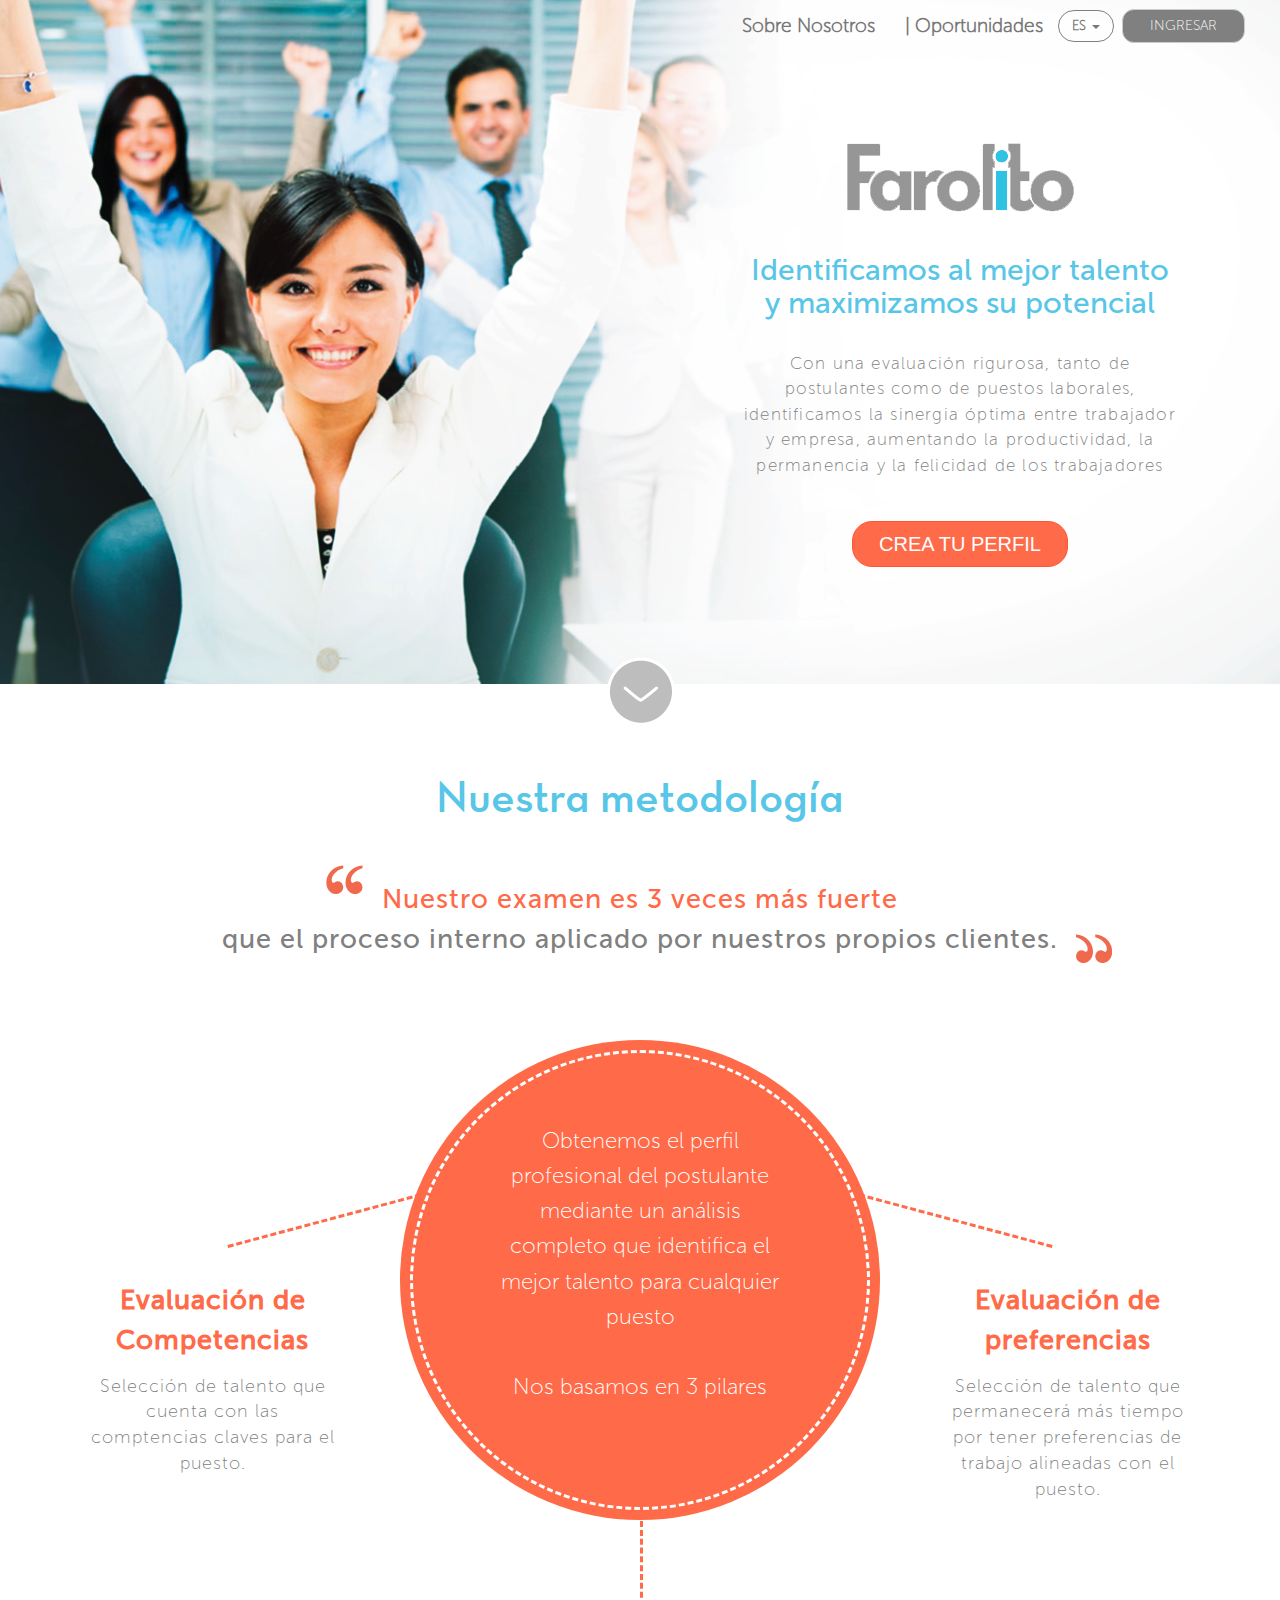
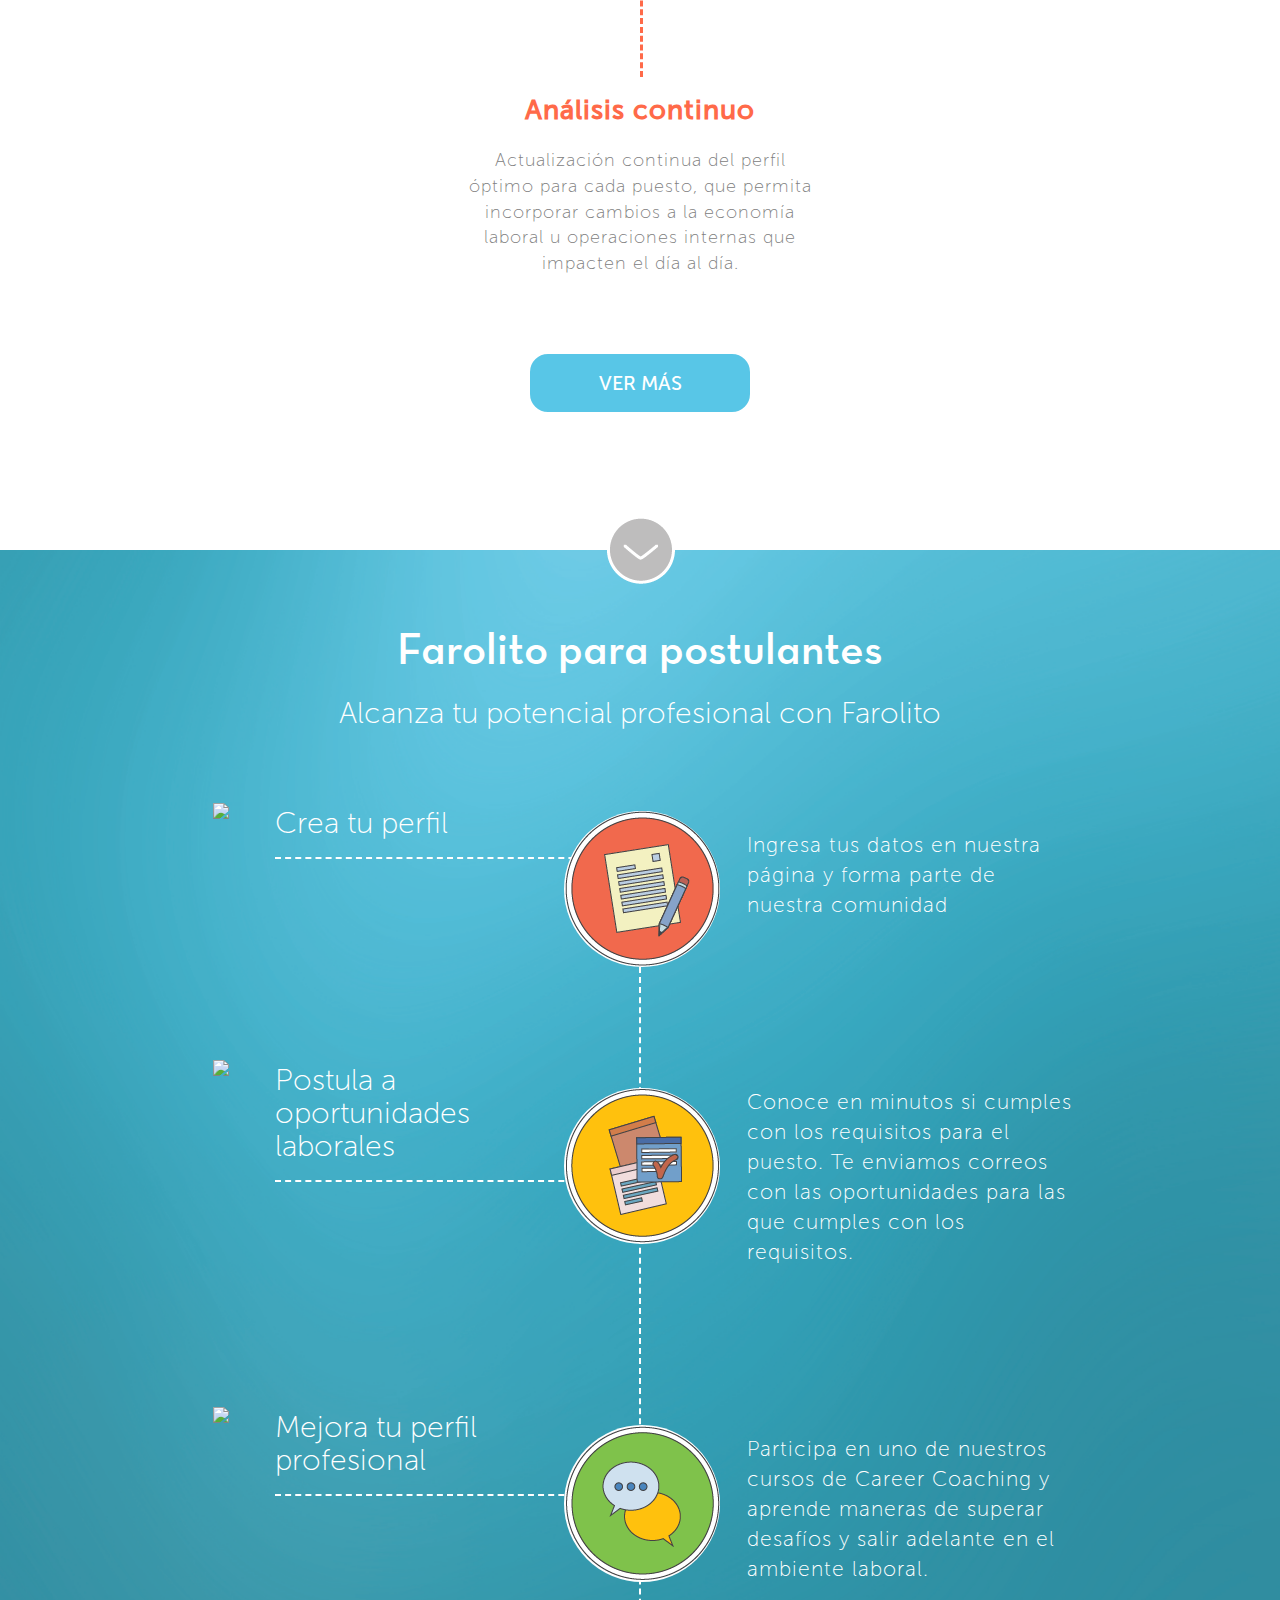
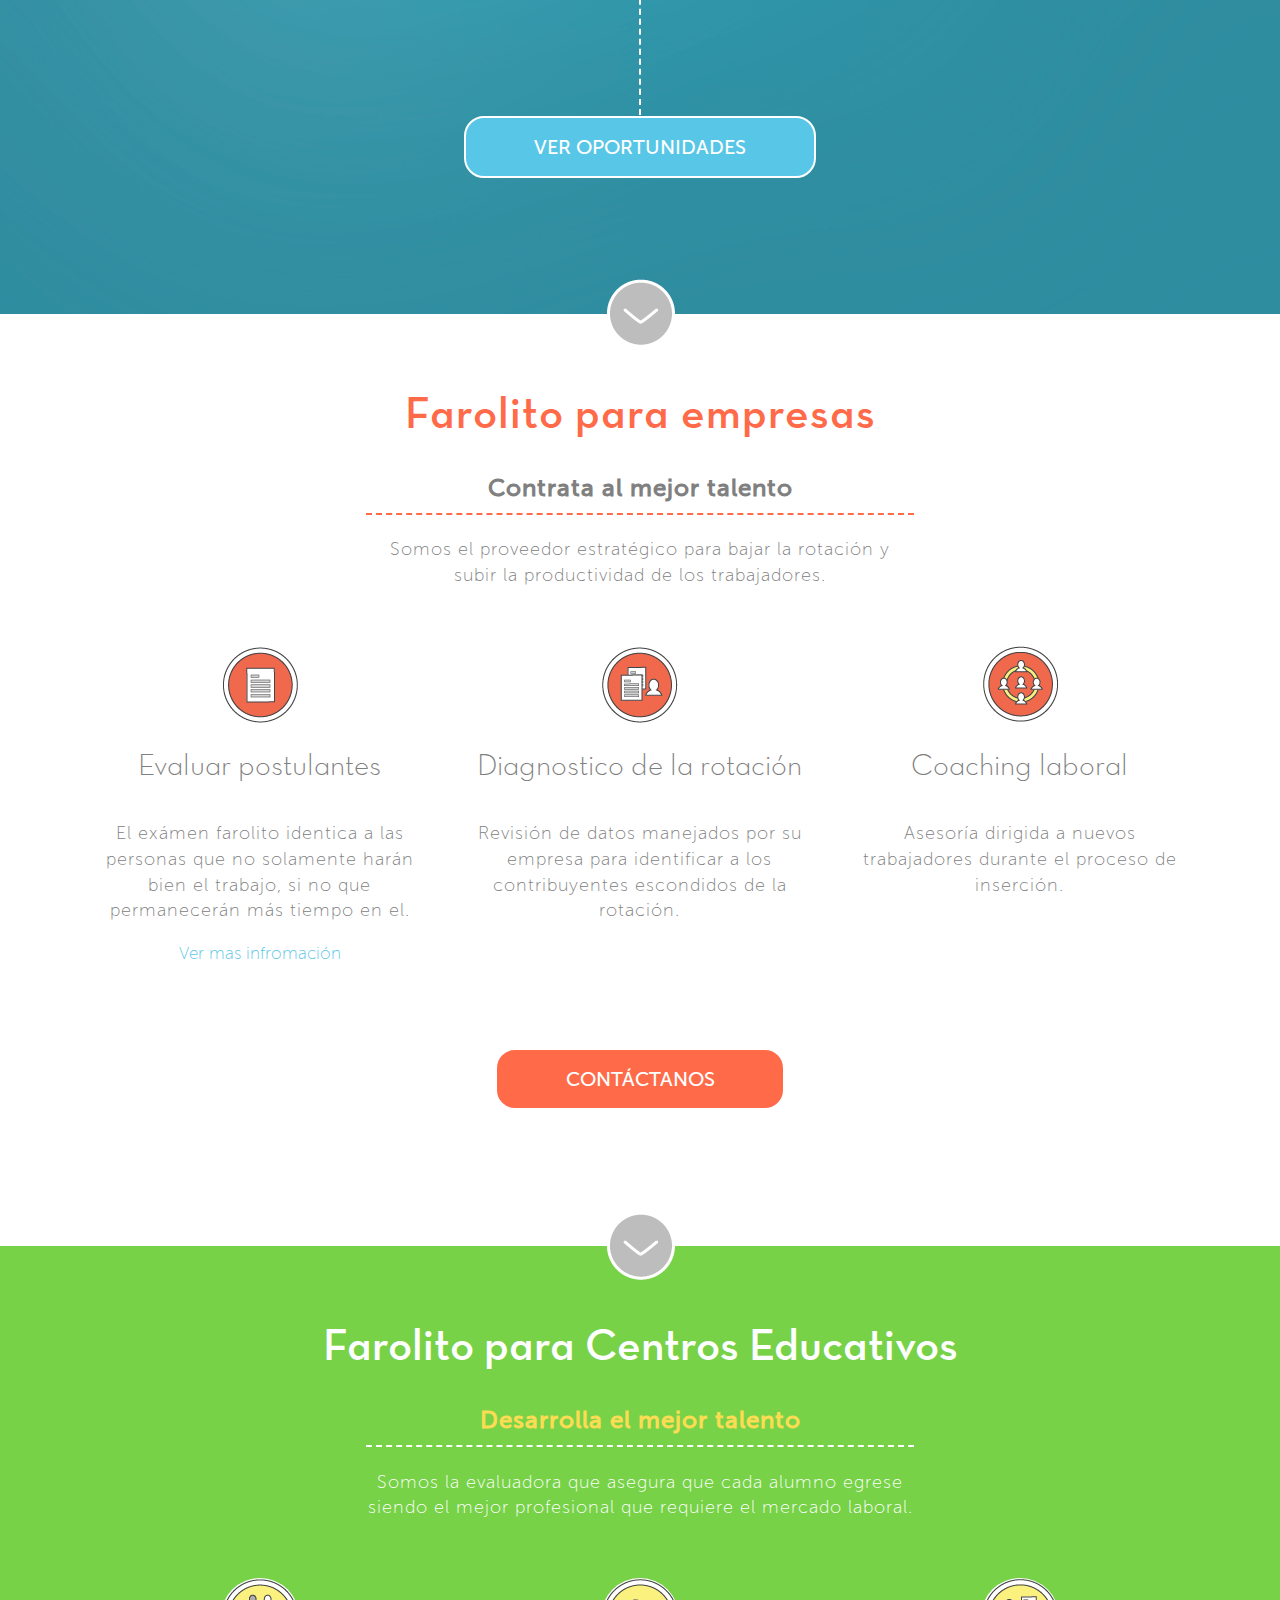
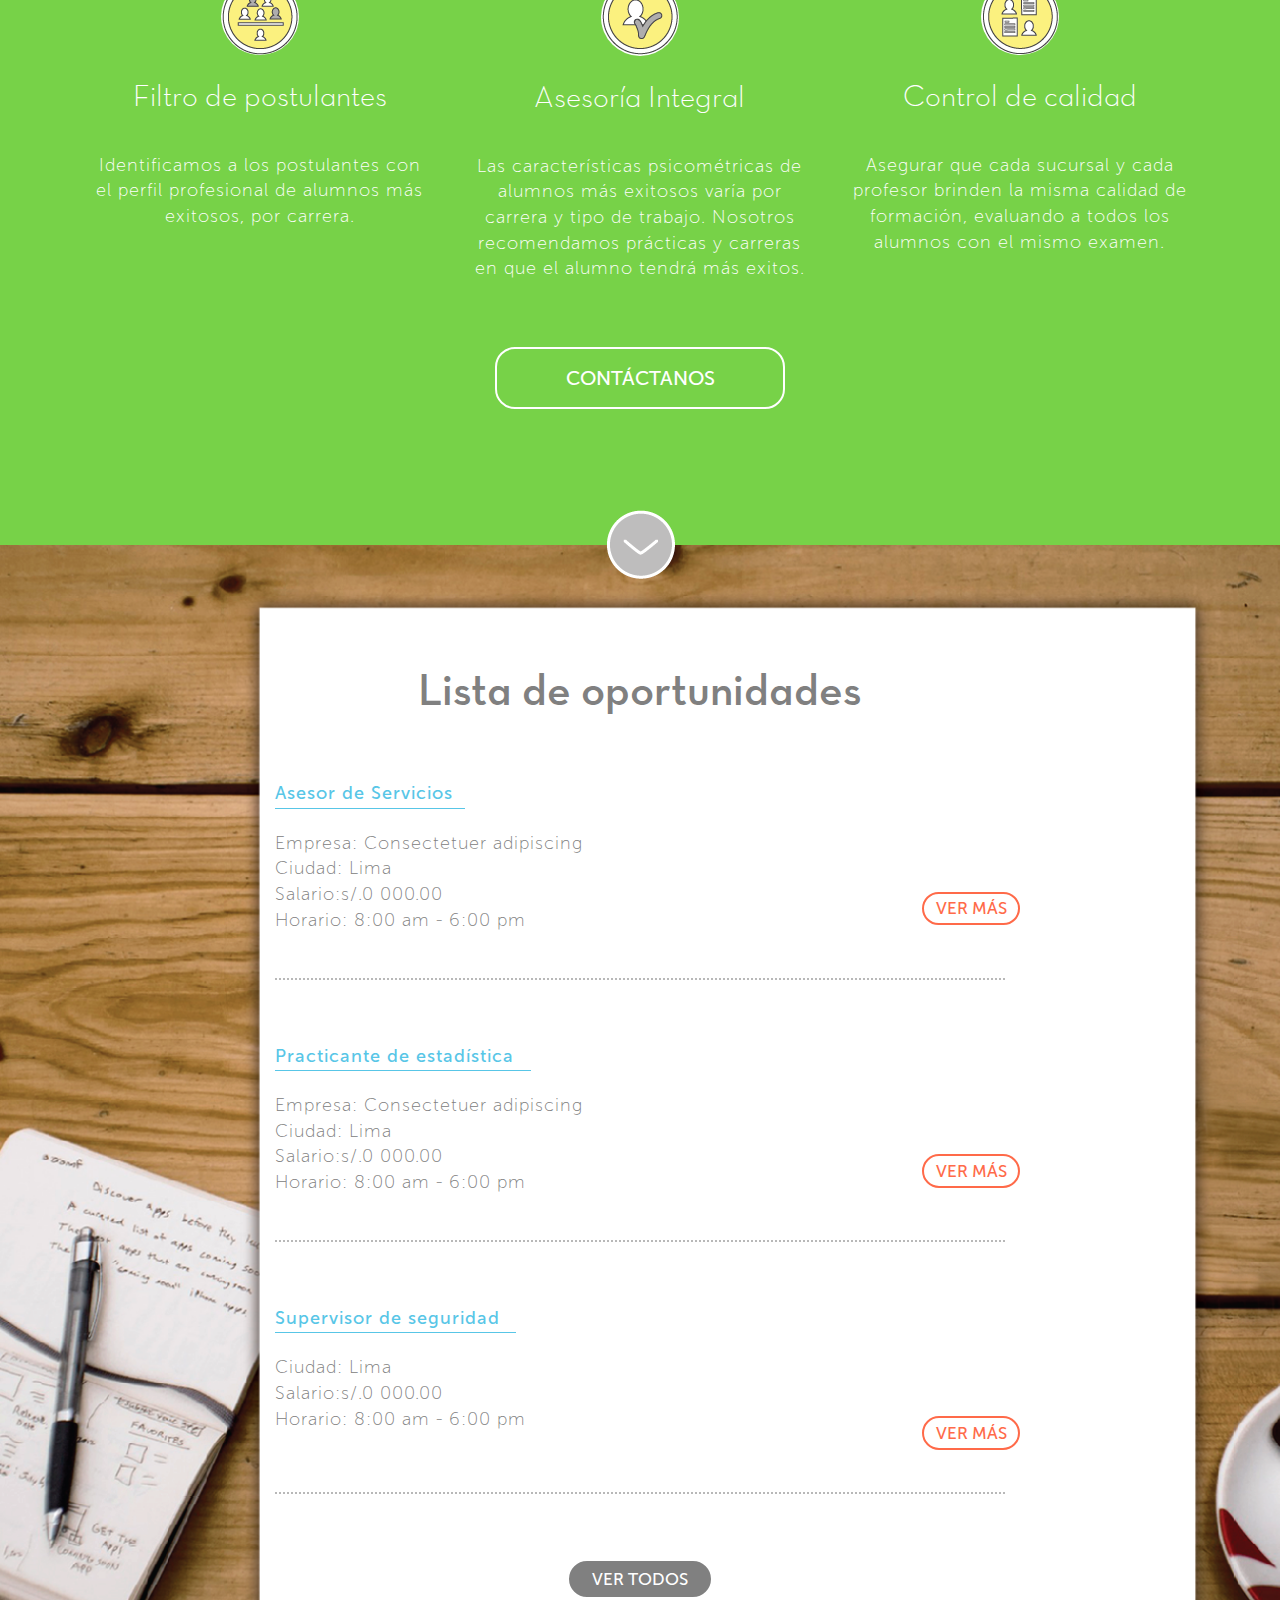
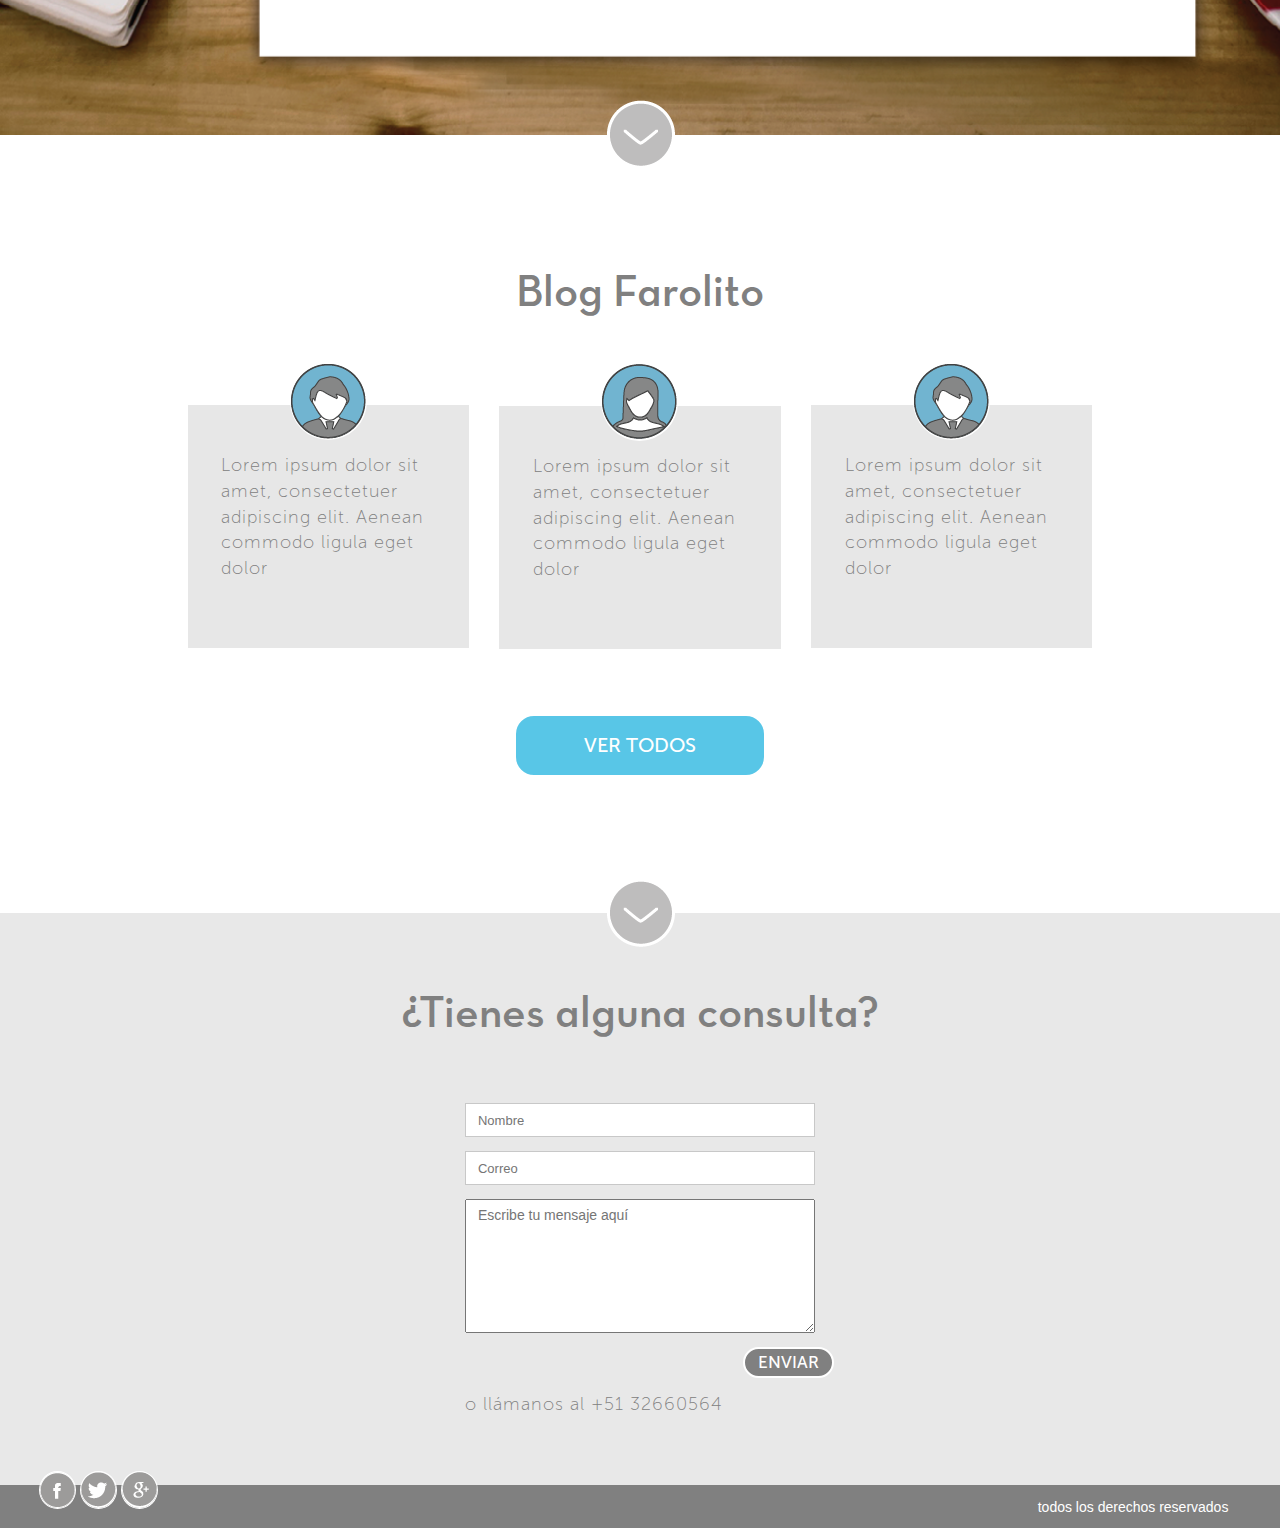
==== commit a9036359: "hover de la sección nuestra metodología" ====
--- a/index.html
+++ b/index.html
@@ -100,7 +100,7 @@
 											Nos basamos en 3 pilares
 										</h4>
 									</div>
-									<div class="text-circle-hover hidden  text-center text-grey">
+									<div class="text-circle-hover hidden text-center text-grey">
 										<h4>"El corazón de 
 												nuestra metodología es 
 												nuestro propio examen"
@@ -156,7 +156,7 @@
 							<div class="segunda-col-fp">
 								<h2 class="text-white"> Crea tu perfil </h2>
 								<div class="img-circular">
-									<img src="assets/iconos/iconos-09.png">
+									<img src="assets/iconos/iconos-09.png" class="img-circular1">
 								</div>
 							</div>
 						</div>
@@ -176,7 +176,7 @@
 							<div class="segunda-col-fp">
 								<h2 class="text-white"> Postula a oportunidades laborales </h2>
 								<div class="img-circular">
-									<img src="assets/iconos/iconos-10.png">
+									<img src="assets/iconos/iconos-10.png" class="img-circular2">
 								</div>
 							</div>
 						</div>
@@ -196,7 +196,7 @@
 							<div class="segunda-col-fp">
 								<h2 class="text-white"> Mejora tu perfil profesional </h2>
 								<div class="img-circular">
-									<img src="assets/iconos/iconos-11.png">
+									<img src="assets/iconos/iconos-11.png" class="img-circular3">
 								</div>
 							</div>
 						</div>
@@ -478,11 +478,13 @@
 				</div>
 			</section>
 		</div>
+
 		<script src="https://ajax.googleapis.com/ajax/libs/jquery/1.11.2/jquery.min.js"></script>
 		<!-- Javascripts de Bootstrap -->
 		<script src="javascripts/b3/collapse.js"></script>
 		<script src="javascripts/b3/transition.js"></script>
 		<script src="javascripts/b3/dropdown.js"></script>
 		<script type="text/javascript/jquery.js"></script>
+		<script src="jquery.js"></script>
 	</body>	
 </html>	--- a/stylesheets/main.css
+++ b/stylesheets/main.css
@@ -5559,6 +5559,12 @@
   margin-right: 2%;
   margin-bottom: 0; }
 
+.navbar.scroll {
+  background-color: lightblue;
+  position: fixed;
+  width: 100%;
+  z-index: 15; }
+
 .btn {
   margin: 8px 8px;
   color: white;
@@ -5699,11 +5705,11 @@
   transform: rotate(90deg);
   position: relative;
   margin-bottom: 10%;
-  left: 40%; }
+  left: 42%; }
 
 .circulo-exterior {
-  width: 90%;
-  height: 62%;
+  width: 480px;
+  height: 480px;
   margin: 0 auto;
   background-color: #FF6A49;
   border-radius: 50%;
@@ -5721,15 +5727,25 @@
         font-size: 22px;
         font-family: "MuseoSans";
         font-weight: normal; }
-    .circulo-exterior .circulo-interior .text-circle-hover h4 {
-      line-height: 1.6;
-      font-size: 22px;
-      font-family: "MuseoSans";
-      font-weight: normal; }
-    .circulo-exterior .circulo-interior .text-circle-hover img {
-      bottom: 8px;
-      position: absolute;
-      left: 145px; }
+    .circulo-exterior .circulo-interior .text-circle-hover {
+      visibility: visible; }
+      .circulo-exterior .circulo-interior .text-circle-hover h4 {
+        line-height: 1.6;
+        font-size: 22px;
+        font-family: "MuseoSans";
+        font-weight: normal; }
+      .circulo-exterior .circulo-interior .text-circle-hover img {
+        bottom: 44%;
+        position: absolute;
+        left: 140px;
+        z-index: 2; }
+
+.circulo-exterior:hover {
+  background-color: white;
+  transition: all 0.5s ease; }
+
+.circulo-interior:hover {
+  border: 3px dashed #FF6A49; }
 
 .text-metodologia {
   font-family: "MuseoSans-uno"; }
@@ -5914,7 +5930,7 @@
 
 /*SECCI├ôN BLOG FAROLITO*/
 .blog-farolito h1 {
-  padding-top: 5%; }
+  padding-top: 10%; }
 
 .fila-blog {
   margin: 0% 9%; }
@@ -6048,6 +6064,10 @@
       width: 30%;
       margin: auto;
       text-align: center; }
+  .segunda-col-fp .img-circular2 {
+    top: -65px; }
+  .segunda-col-fp .img-circular3 {
+    top: -30px; }
   .segunda-col-fp .p {
     font-size: 17px; }
 
@@ -6087,6 +6107,16 @@
     text-align: center;
     margin-top: 20%; }
     .caja-blog .text-blog {
+      padding: 0 !important;
+      margin-top: 35% !important; }
+
+  .caja-blog:hover {
+    transition: 0.5s;
+    background-color: #ffc200 !important;
+    width: 100%;
+    margin-top: 20%; }
+    .caja-blog:hover .text-blog {
+      color: white;
       padding: 0 !important;
       margin-top: 35% !important; }
 
@@ -6129,10 +6159,13 @@
   background-repeat: no-repeat; }
 
 .menu-nosotros {
-  background-color: #f0fbfd; }
+  background-color: #f0fbfd;
+  position: fixed;
+  width: 100%;
+  z-index: 10; }
   .menu-nosotros img {
     width: 8%;
-    margin: 13px 40px;
+    margin: -47px 40px;
     float: left; }
 
 .menu-fijo {
@@ -6207,7 +6240,8 @@
   .text-center-nosotros {
     padding: 4%; }
     .text-center-nosotros h1 {
-      font-size: 40px; }
+      font-size: 40px;
+      margin-top: 20%; }
     .text-center-nosotros h3 {
       font-size: 19px;
       padding: 6%; }
@@ -6240,7 +6274,7 @@
   font-size: 40px; }
 
 .conten-center-blog {
-  margin-top: 5%;
+  margin-top: 10%;
   padding-left: 8%; }
   .conten-center-blog span {
     font-family: "MuseoSans"; }
@@ -6267,7 +6301,7 @@
   position: absolute; }
 
 .conten-rigth-blog {
-  margin-top: 5%; }
+  margin-top: 10%; }
   .conten-rigth-blog p {
     font-size: 18px;
     font-family: "MuseoSans";
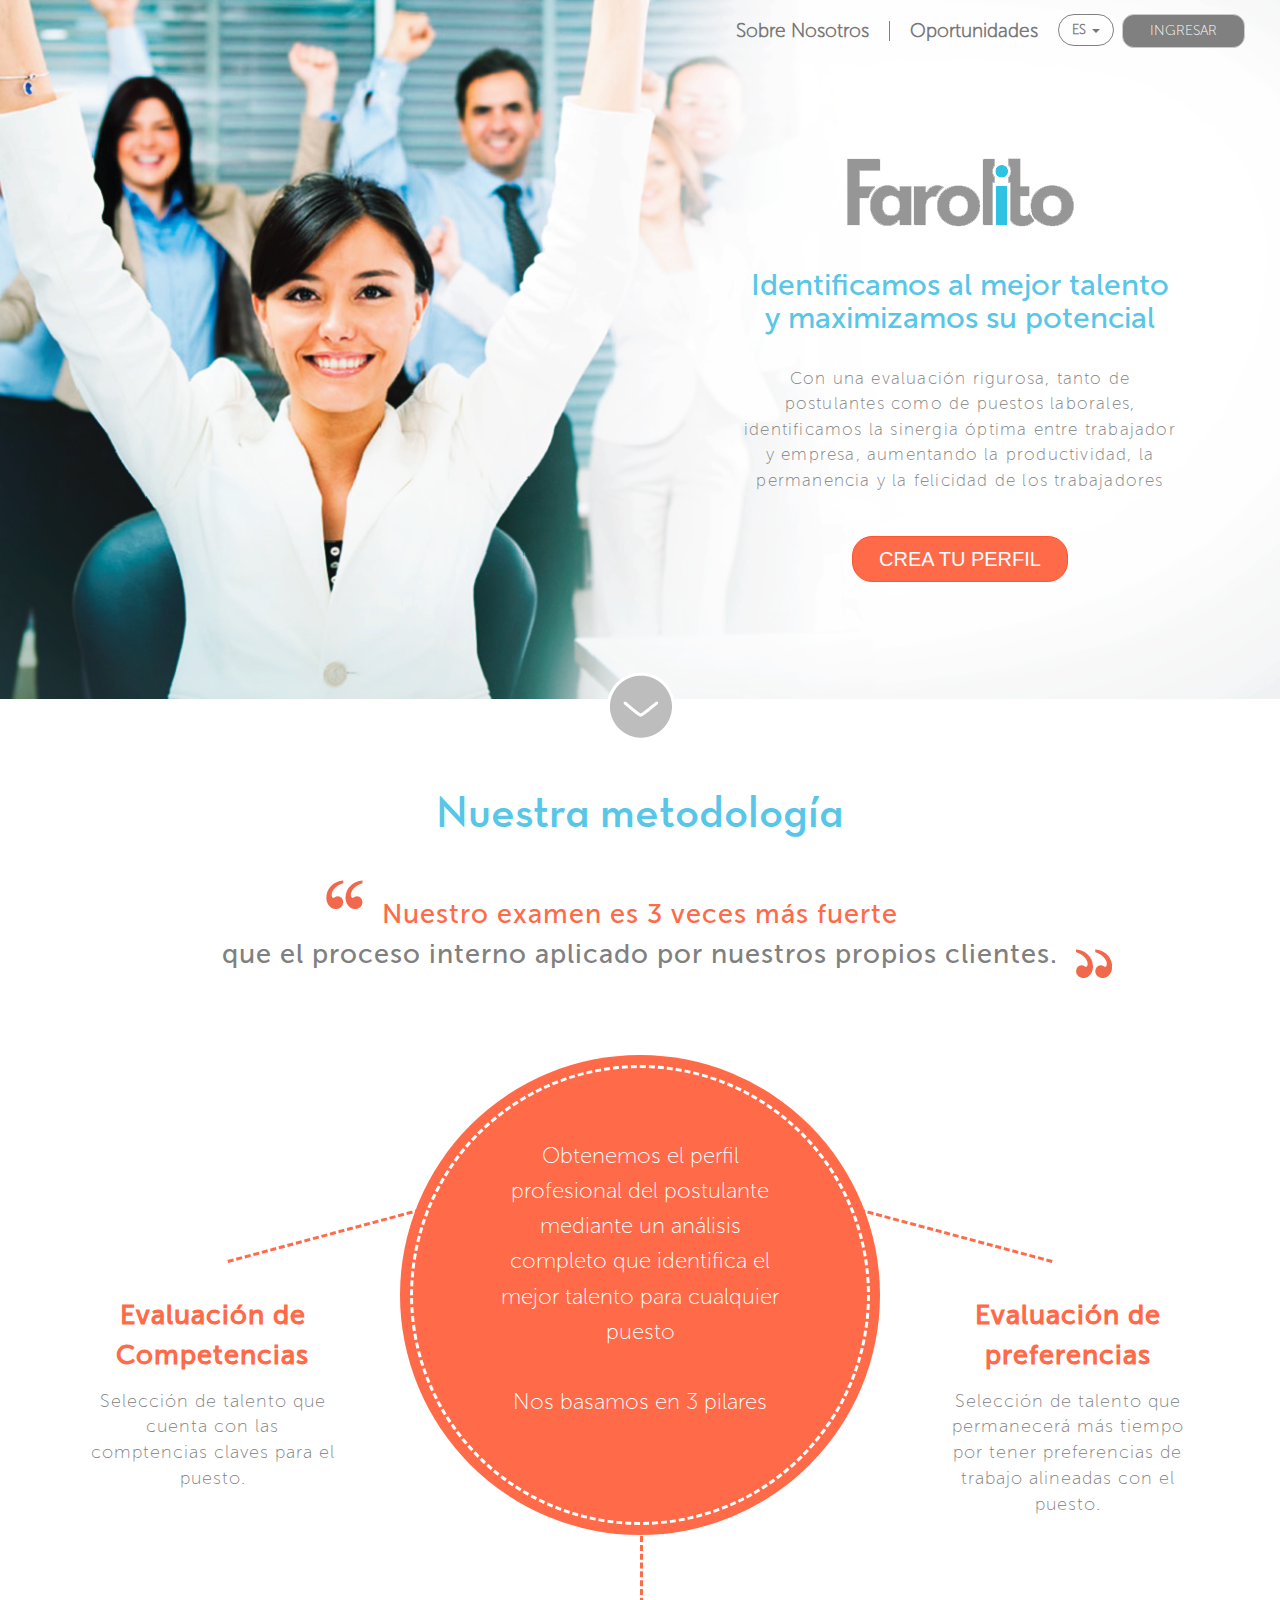
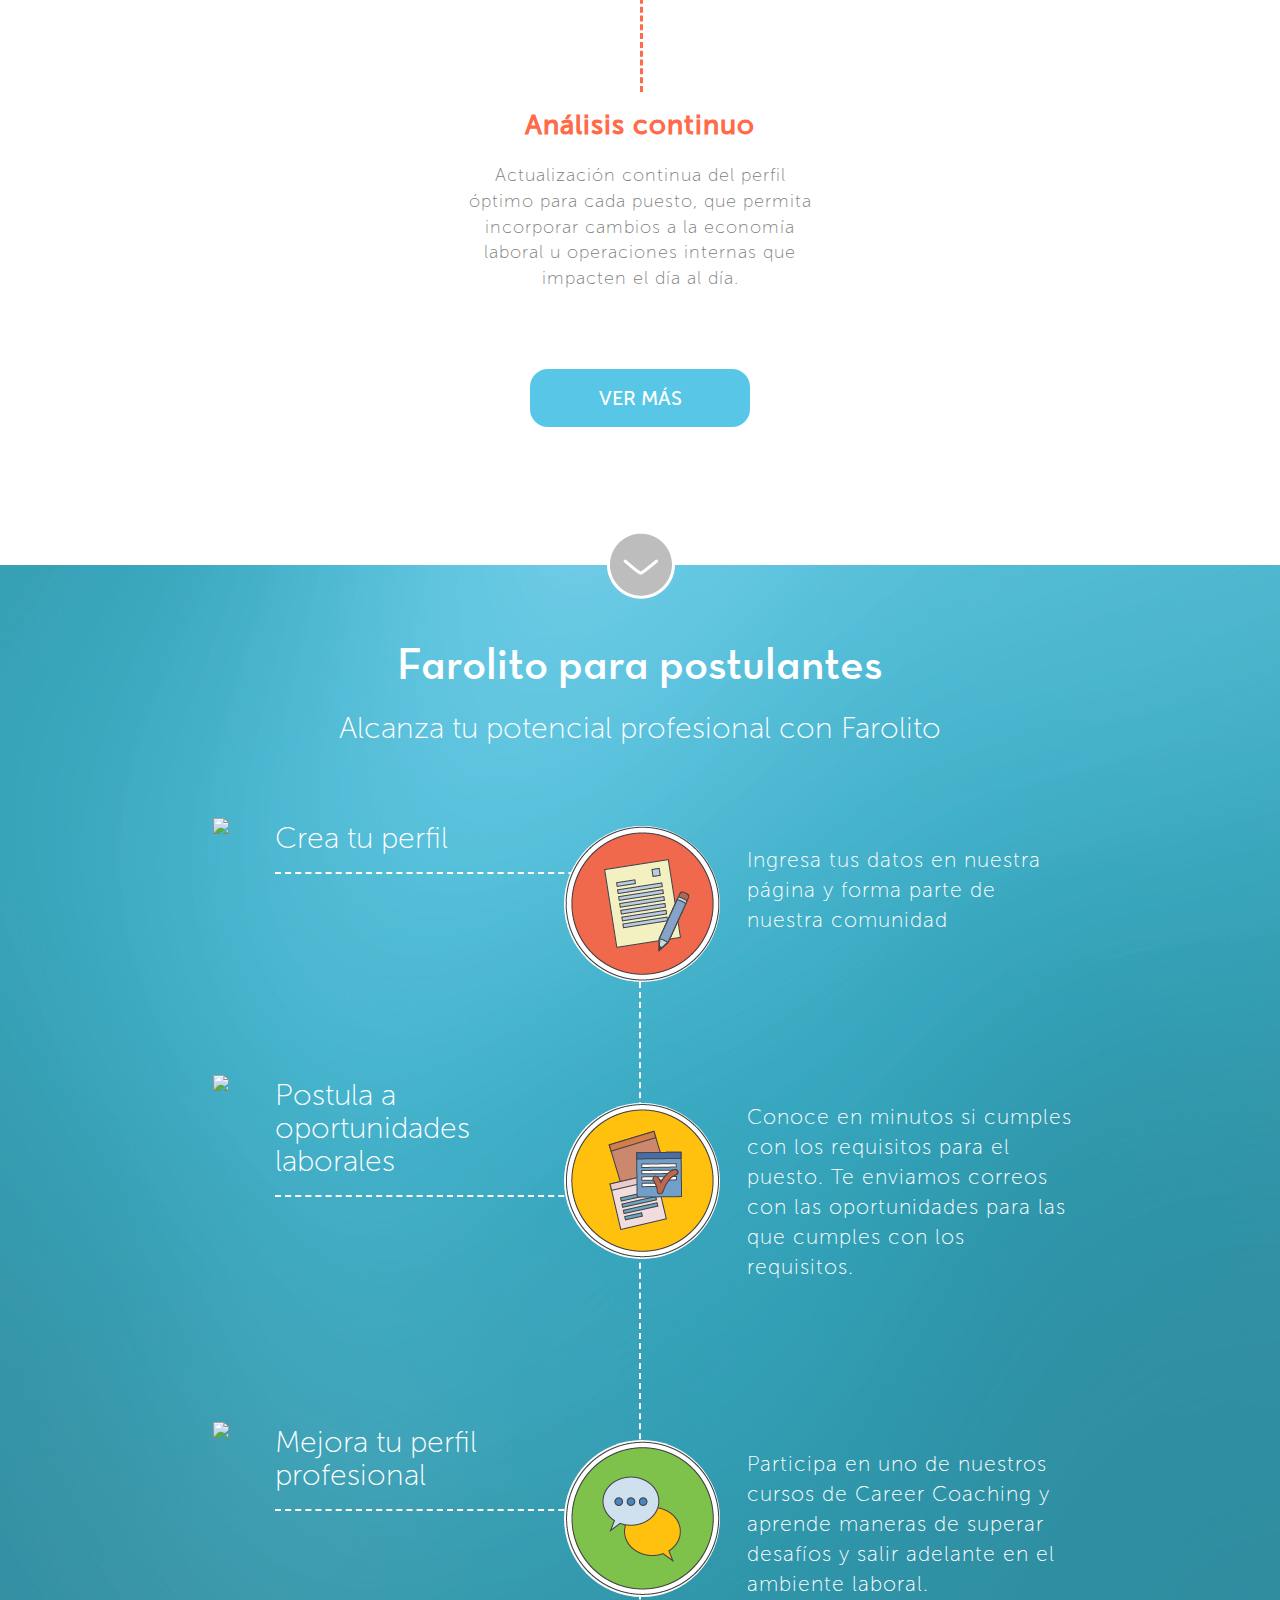
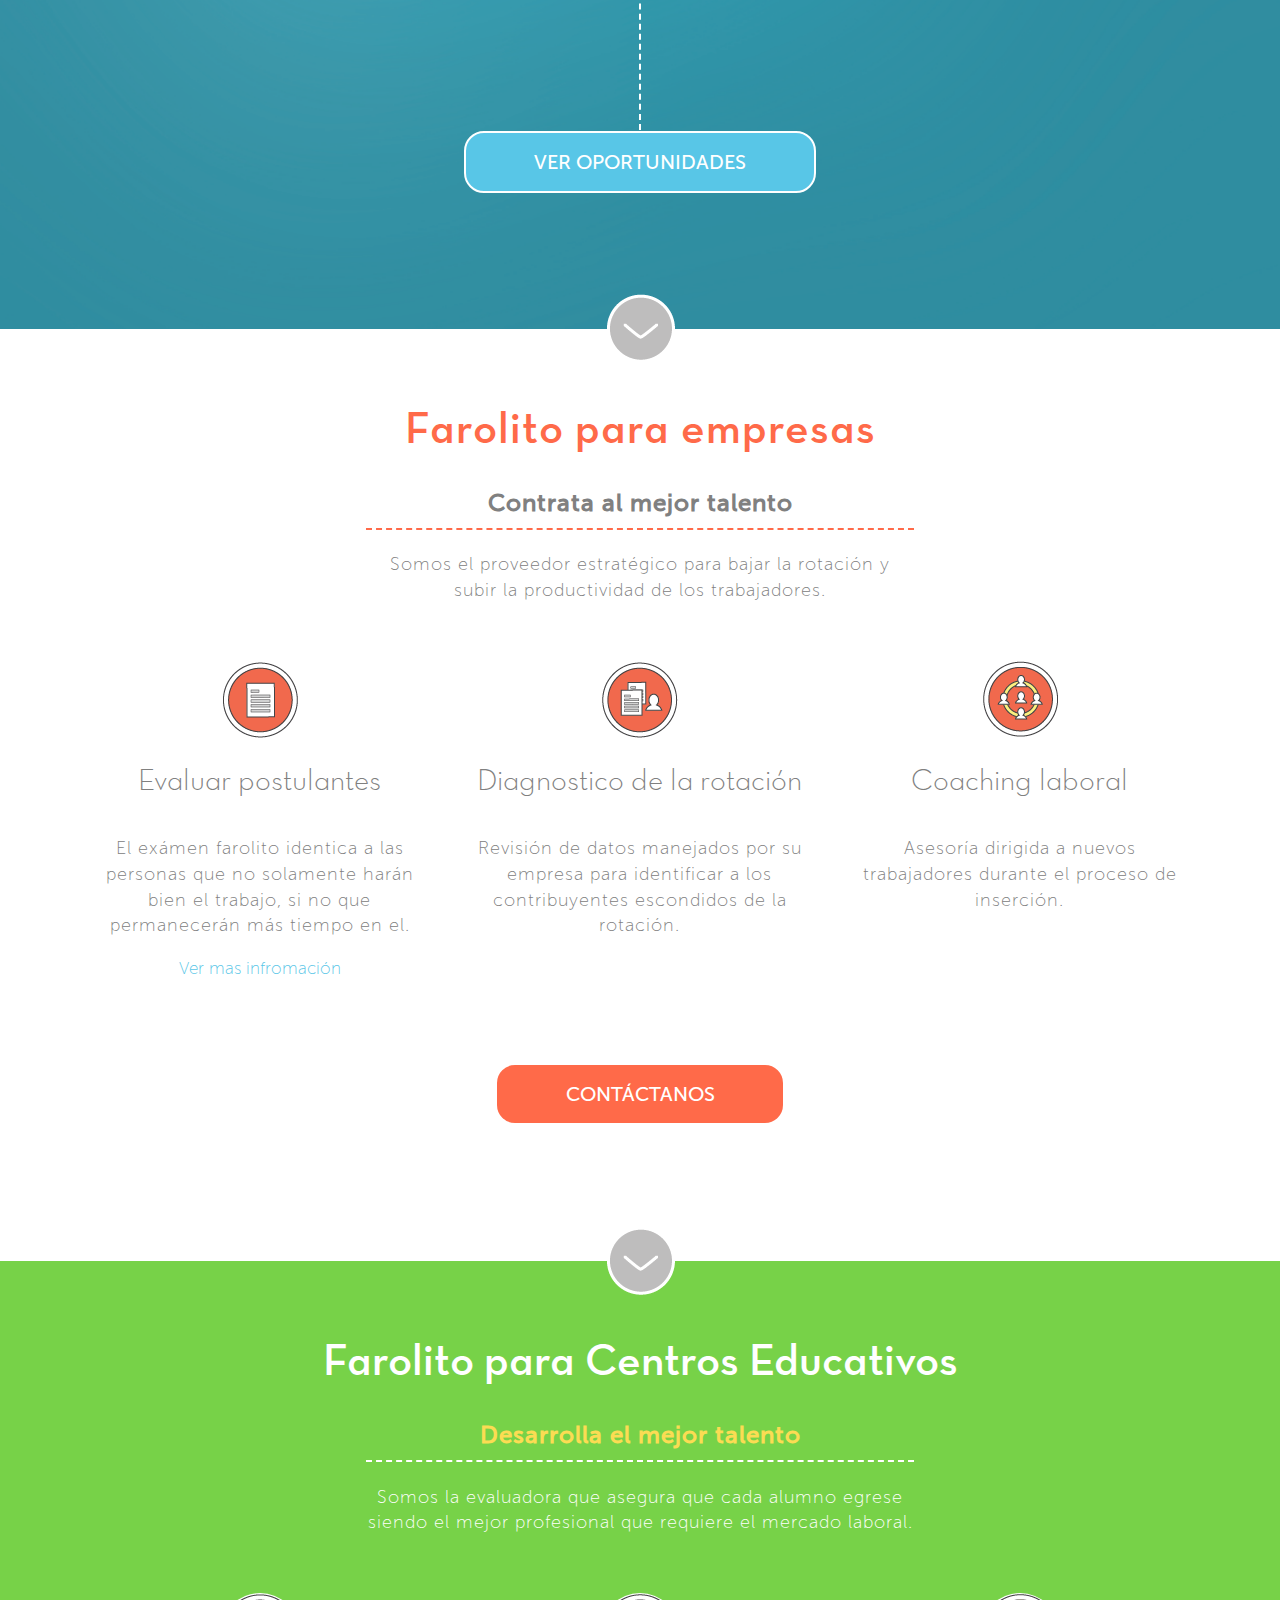
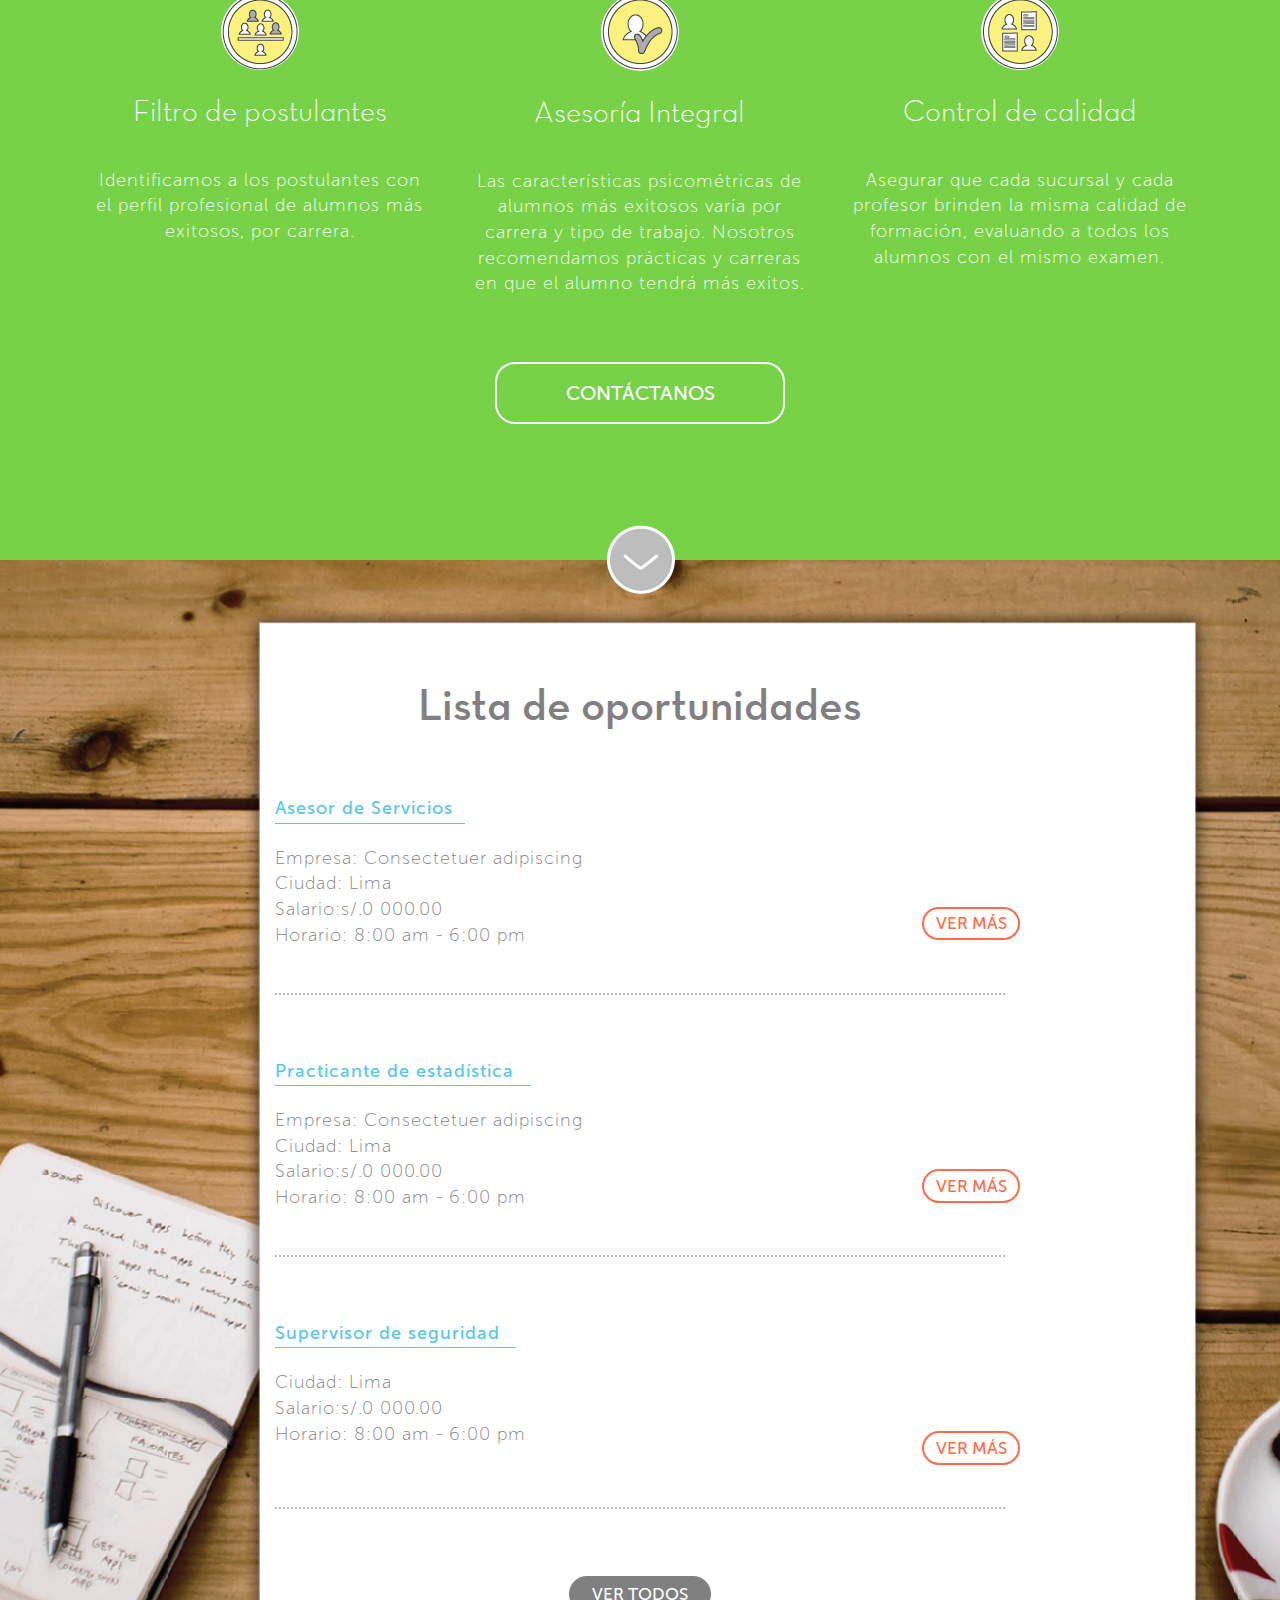
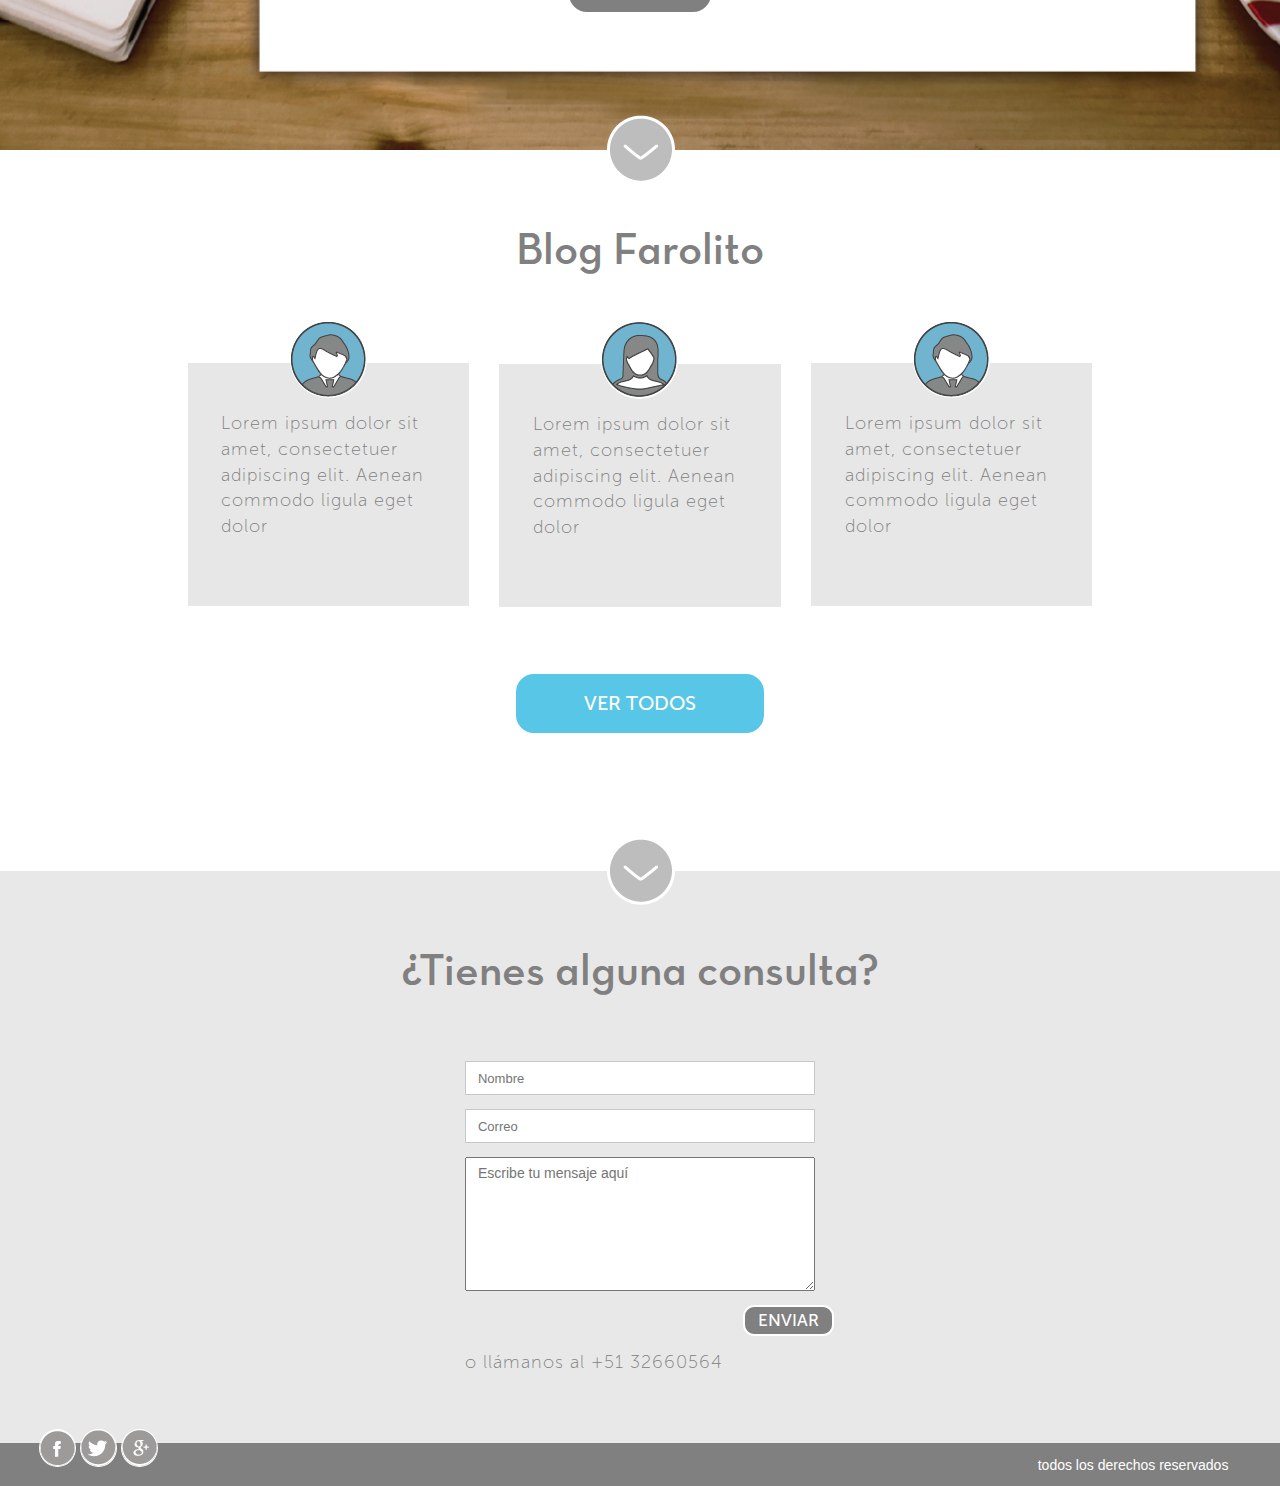
==== commit c50de731: "solución del fixed en movil" ====
--- a/index.html
+++ b/index.html
@@ -13,6 +13,12 @@
 			<section class="landing">
 				<div class="menu">
 					<nav class="navbar navbar-default">
+						<a href="index.html">
+							<img src="assets/iconos/iconos-20.png" class="hidden-sm hidden-md hidden-lg icon-farolito-movil">
+						</a>
+						<div class="button-principal btn-home btn-nosotros hidden-sm hidden-md hidden-lg">
+							<a href="" class="btn"> CREA TU PERFIL</a>
+						</div>
 						<div class="navbar-header">
 				      <button type="button" class="navbar-toggle collapsed pull-left" data-toggle="collapse" data-target="#bs-example-navbar-collapse-1">
 				        <span class="sr-only">Toggle navigation</span>
@@ -21,19 +27,27 @@
 				        <span class="icon-bar"></span>
 				      </button>
 				     </div> 
+				     <a href="index.html">
+							 <img src="assets/iconos/iconos-20.png" class="farolito-icon  hidden-xs">
+						 </a>
 					    <!-- Collect the nav links, forms, and other content for toggling -->
 						<div class="collapse navbar-collapse" id="bs-example-navbar-collapse-1">
 				      <ul class="nav navbar-nav navbar-right">
+				      	<li class="hidden-sm hidden-md hidden-lg"><a href="nosotros.html">Home</a></li>
 				        <li><a href="nosotros.html">Sobre Nosotros</a></li>
-				        <li><a href="#">| Oportunidades</a></li>
-				        <li class="dropdown">
+				        <li class="hidden-sm hidden-md hidden-lg"><a href="nosotros.html">Ingresa tu cuenta</a></li>
+				        <li class="hidden-sm hidden-md hidden-lg"><a href="nosotros.html">Crear cuenta</a></li>
+				        <li class="hidden-sm hidden-md hidden-lg"><a href="blog.html">Blog</a></li>
+				        <li class="hidden-sm hidden-md hidden-lg"><a href="#contactanos">Contáctanos</a></li>
+				        <li class="hidden-xs"><a href="#" class="linea-oportunidades"> Oportunidades</a></li>
+				        <li class="dropdown hidden-xs">
 				          <a href="#" class="dropdown-toggle bnt-dropdown" data-toggle="dropdown" role="button" aria-expanded="false"> ES <span class="caret"></span></a>
 				          <ul class="dropdown-menu" role="menu">
 				            <li><a href="#">ENGLISH</a></li>
 				          </ul>
 				        </li>
-				        <li>
-				        <button type="submit" class="btn btn-default">INGRESAR</button>
+				        <li class="hidden-xs btn-principal-home-ingresar">
+				        <button type="submit" class="btn btn-default hidden-xs">INGRESAR</button>
 				        </li>
 				      </ul>
 				    </div><!-- /.navbar-collapse -->
@@ -49,7 +63,7 @@
 						</h4>
 						<h4 class="text-gray hidden-sm hidden-md hidden-lg">Con una evaluación rigurosa, identificamos la sinergia óptima entre trabajador y empresa, aumentando la productividad, la permanencia y la felicidad de los trabajadores
 						</h4>
-						<div class="button-principal btn-home">
+						<div class="button-principal btn-home hidden-xs">
 							<a href="" class="btn"> CREA TU PERFIL</a>
 						</div>
 					</div>
@@ -57,8 +71,8 @@
 				</div>
 			</section>
 			<div class="arrow-home hidden-xs">
-				<a href="">
-					<img src="assets/iconos/iconos-15.png">
+				<a href="#metodologia">
+					<img src="assets/iconos/iconos-15.png" id="metodologia">
 				</a>
 			</div>
 			<section class="metodologia">
@@ -103,14 +117,14 @@
 									<div class="text-circle-hover hidden text-center text-grey">
 										<h4>"El corazón de 
 												nuestra metodología es 
-												nuestro propio examen"
+												nuestro propio exámen"
 										</h4>
 										<img src="assets/ilustraciones-personajes/ilustracion-woman.png">
 									</div>
 								</div>
 							</div>
 							<div class="relative linea-container line-vertical hidden-xs">
-								<div class="lineas-dashed linea-vertical"></div>
+							<div class="lineas-dashed linea-vertical"></div>
 							</div>
 							<div class="text-metodologia text-center text-metodologia-center">
 								<h3 class="text-naranja">Análisis continuo
@@ -136,8 +150,8 @@
 					</div>
 				</div>
 				<div class="arrow-home arrow-metodologia hidden-xs">
-					<a href="">
-						<img src="assets/iconos/iconos-15.png">
+					<a href="#farolito-postulantes">
+						<img src="assets/iconos/iconos-15.png" id="farolito-postulantes">
 					</a>
 				</div>
 			</section>
@@ -213,8 +227,8 @@
 					</div>
 				</div>
 				<div class="arrow-home arrow-metodologia hidden-xs">
-					<a href="">
-						<img src="assets/iconos/iconos-15.png">
+					<a href="#farolito-empresas">
+						<img src="assets/iconos/iconos-15.png" id="farolito-empresas">
 					</a>
 				</div>
 			</section>
@@ -260,8 +274,8 @@
 					</div>
 				</div>
 				<div class="arrow-home arrow-metodologia hidden-xs">
-					<a href="">
-						<img src="assets/iconos/iconos-15.png">
+					<a href="#farolito-centro-edu">
+						<img src="assets/iconos/iconos-15.png" id="farolito-centro-edu">
 					</a>
 				</div>
 			</section>
@@ -306,8 +320,8 @@
 					</div>
 				</div>
 				<div class="arrow-home arrow-metodologia hidden-xs">
-					<a href="">
-						<img src="assets/iconos/iconos-15.png">
+					<a href="#lista-de-oportunidades">
+						<img src="assets/iconos/iconos-15.png" id="lista-de-oportunidades">
 					</a>
 				</div>
 			</section>
@@ -377,8 +391,8 @@
 					</div>
 				</div>
 				<div class="arrow-home arrow-metodologia hidden-xs">
-					<a href="">
-						<img src="assets/iconos/iconos-15.png">
+					<a href="#blog-farolito">
+						<img src="assets/iconos/iconos-15.png" id="blog-farolito">
 					</a>
 				</div>
 			</section>
@@ -425,12 +439,12 @@
 					</div>
 				</div>
 				<div class="arrow-home arrow-metodologia hidden-xs">
-					<a href="">
-						<img src="assets/iconos/iconos-15.png">
+					<a href="#consulta">
+						<img src="assets/iconos/iconos-15.png" id="consulta">
 					</a>
 				</div>
 			</section>
-			<section class="consulta">
+			<section class="consulta" id="contactanos">
 				<div class="container">
 					<h1 class="text-primary text-center text-grey"> ¿Tienes alguna consulta? </h1>
 					<div class="row fila-consulta">
--- a/stylesheets/main.css
+++ b/stylesheets/main.css
@@ -5549,7 +5549,19 @@
   width: 100%;
   height: auto; }
 
+.farolito-icon {
+  width: 8%;
+  margin: 8px 40px;
+  float: left;
+  visibility: hidden;
+  transition: all 0.2s ease; }
+
+.farolito-icon.scroll {
+  visibility: visible; }
+
 .navbar {
+  padding: 5px 0;
+  border-radius: 0;
   background-color: transparent;
   border-color: transparent;
   font-family: "MuseoSans";
@@ -5557,10 +5569,19 @@
   font-size: 19px;
   color: grey;
   margin-right: 2%;
-  margin-bottom: 0; }
+  margin-bottom: 0;
+  transition: all 0.2s ease; }
+  .navbar .btn-principal-home-ingresar {
+    margin: 0 !important; }
+  .navbar li {
+    margin: 15px 0; }
+    .navbar li a {
+      padding: 0 20px; }
+    .navbar li .linea-oportunidades {
+      border-left: 1px solid grey; }
 
 .navbar.scroll {
-  background-color: lightblue;
+  background-color: #F0FBFD;
   position: fixed;
   width: 100%;
   z-index: 15; }
@@ -5576,11 +5597,8 @@
   border: 1px solid grey;
   padding: 5px 13px !important;
   border-radius: 30px;
-  margin-top: 9px;
+  margin-top: -7px;
   font-size: 13px; }
-
-.navbar-toggle {
-  border-color: aliceblue !important; }
 
 .row {
   margin: 0; }
@@ -5930,7 +5948,7 @@
 
 /*SECCI├ôN BLOG FAROLITO*/
 .blog-farolito h1 {
-  padding-top: 10%; }
+  padding-top: 5%; }
 
 .fila-blog {
   margin: 0% 9%; }
@@ -5991,7 +6009,8 @@
   padding: 2%; }
   .btn-consulta a {
     padding: 2% 20% !important;
-    margin: 0; }
+    margin: 0;
+    border-radius: 11px; }
 
 textarea {
   width: 100%;
@@ -6021,27 +6040,42 @@
 
 /*@MEDIA */
 @media screen and (max-width: 480px) {
+  .navbar-collapse {
+    width: 100%;
+    height: 100%;
+    position: fixed;
+    background-color: #58C6E7;
+    z-index: 20; }
+    .navbar-collapse li {
+      text-align: center;
+      padding: 20px 0;
+      border-bottom: 1px dashed white; }
+      .navbar-collapse li a {
+        color: white !important;
+        font-size: 25px; }
+
+  .navbar-header {
+    top: 5px;
+    position: absolute; }
+
+  .container-fluid .landing .menu .navbar {
+    background-color: #F0FBFD;
+    position: fixed;
+    width: 100%;
+    z-index: 15; }
+
   .landing {
     background-image: none;
     background-color: aliceblue; }
 
   .text-principal-home {
-    padding: 0 5%; }
+    padding: 0 5%;
+    margin-top: 27%; }
 
   .text-metodologia-center {
     padding: 0;
     border-bottom: 2px dashed #FF6A49;
     border-top: 2px dashed #FF6A49; }
-
-  .btn-home {
-    float: right;
-    position: absolute;
-    top: -100px;
-    margin-left: 56%; }
-    .btn-home a {
-      font-size: 11px !important;
-      padding: 7px 4px !important;
-      border-radius: 8px !important; }
 
   .primera-col-fp {
     text-align: center; }
@@ -6110,6 +6144,9 @@
       padding: 0 !important;
       margin-top: 35% !important; }
 
+  .blog-farolito h1 {
+    padding-top: 20%; }
+
   .caja-blog:hover {
     transition: 0.5s;
     background-color: #ffc200 !important;
@@ -6127,7 +6164,11 @@
     text-align: center; }
 
   .btn-consulta {
-    float: none; }
+    float: none;
+    margin: 14% 0; }
+    .btn-consulta a {
+      border-radius: 11px;
+      padding: 3% 37% !important; }
 
   textarea {
     text-align: center; }
@@ -6145,10 +6186,11 @@
     margin-top: 5%;
     margin-right: 0; } }
 .icon-farolito-movil {
-  width: 25%;
+  width: 25% !important;
   top: 17px;
   position: absolute;
-  margin-left: 30%; }
+  margin: 0 38% !important;
+  z-index: 10; }
 
 .home-nosotros {
   background-image: url(../assets/img/img_nosotros-02.png);
@@ -6234,8 +6276,16 @@
     height: auto; }
 
   .btn-nosotros {
-    top: 1px !important;
-    margin-left: 63%; }
+    top: 2px !important;
+    margin-left: 67%;
+    z-index: 10; }
+
+  .button-principal a {
+    background-color: #FF6A49;
+    border-color: #ff5530;
+    padding: 5px;
+    font-size: 11px;
+    border-radius: 6px; }
 
   .text-center-nosotros {
     padding: 4%; }
@@ -6262,11 +6312,7 @@
       padding: 11% 3% !important; }
 
   .img-fundadores img {
-    width: 50% !important; }
-
-  .button-principal a {
-    background-color: #FF6A49;
-    border-color: #ff5530; } }
+    width: 50% !important; } }
 .content-blog h1 {
   font-family: "NeutraText-LightAlt";
   font-weight: 600;
